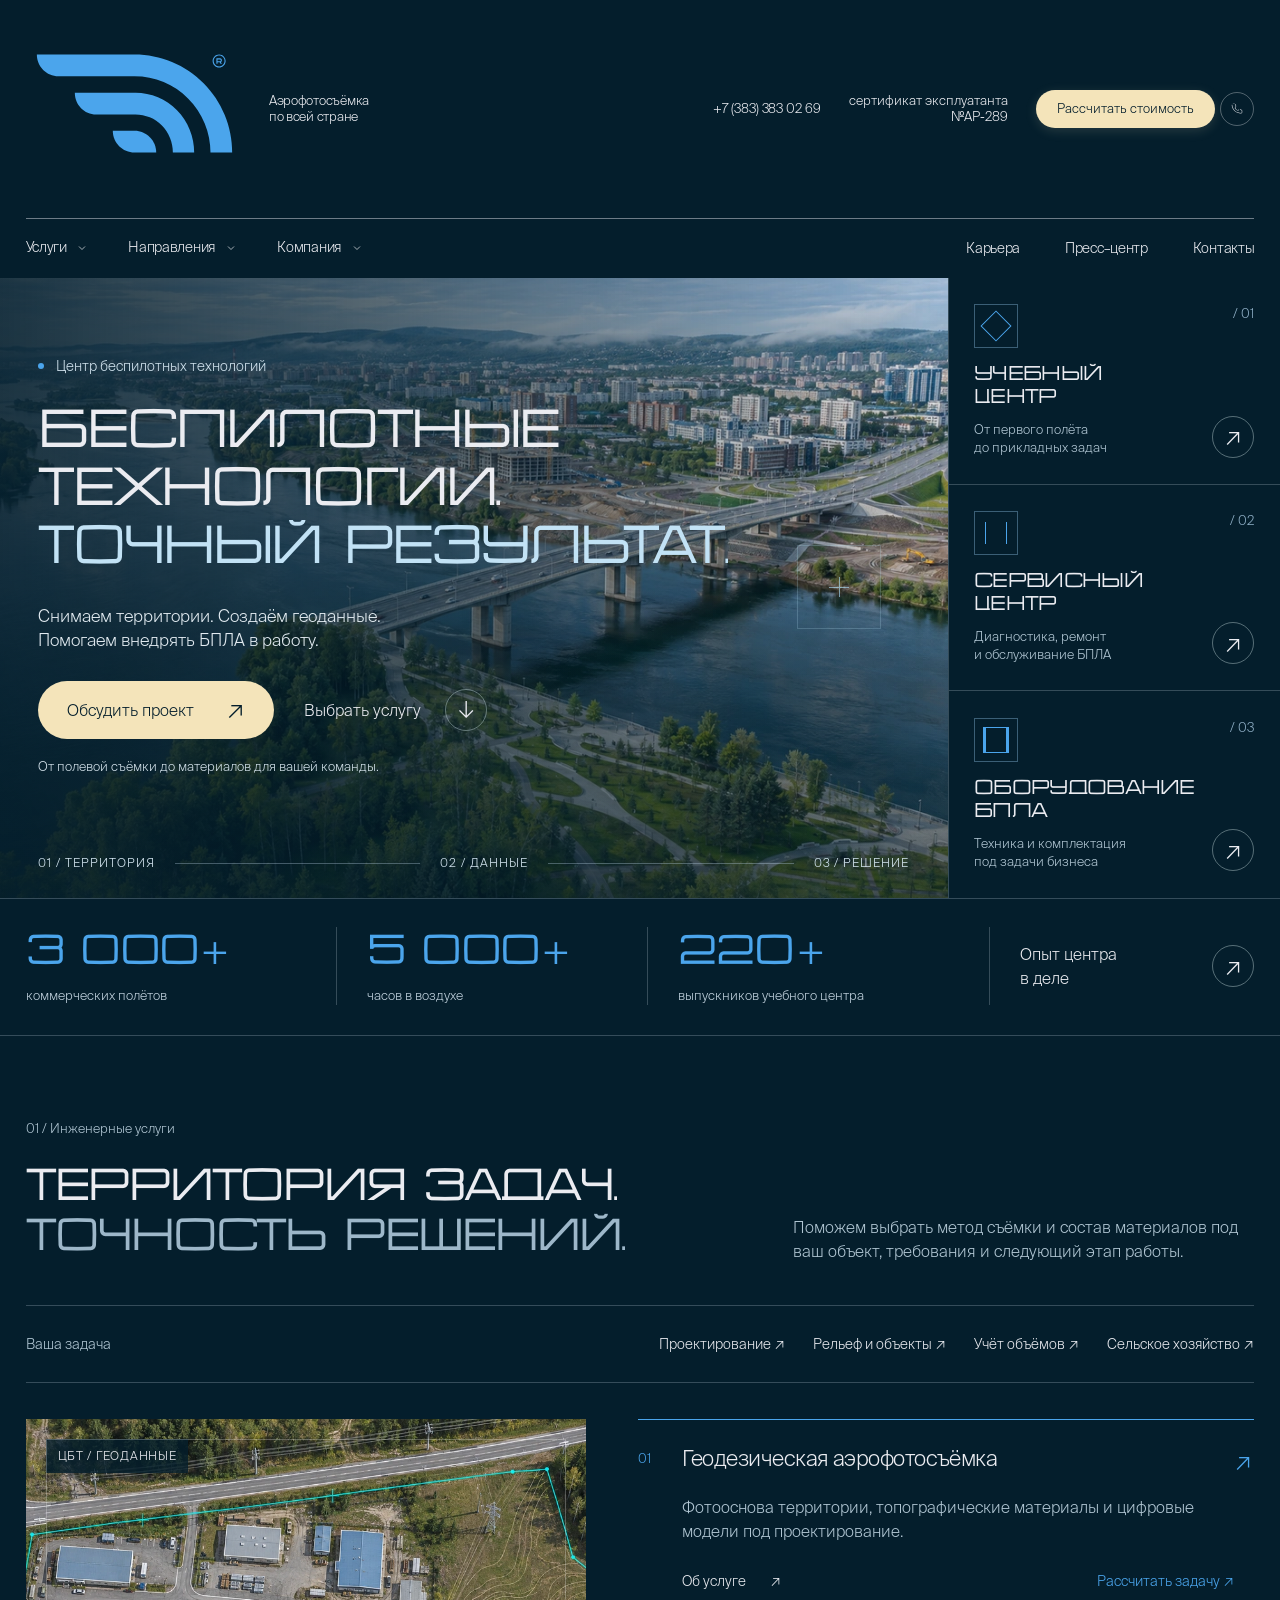
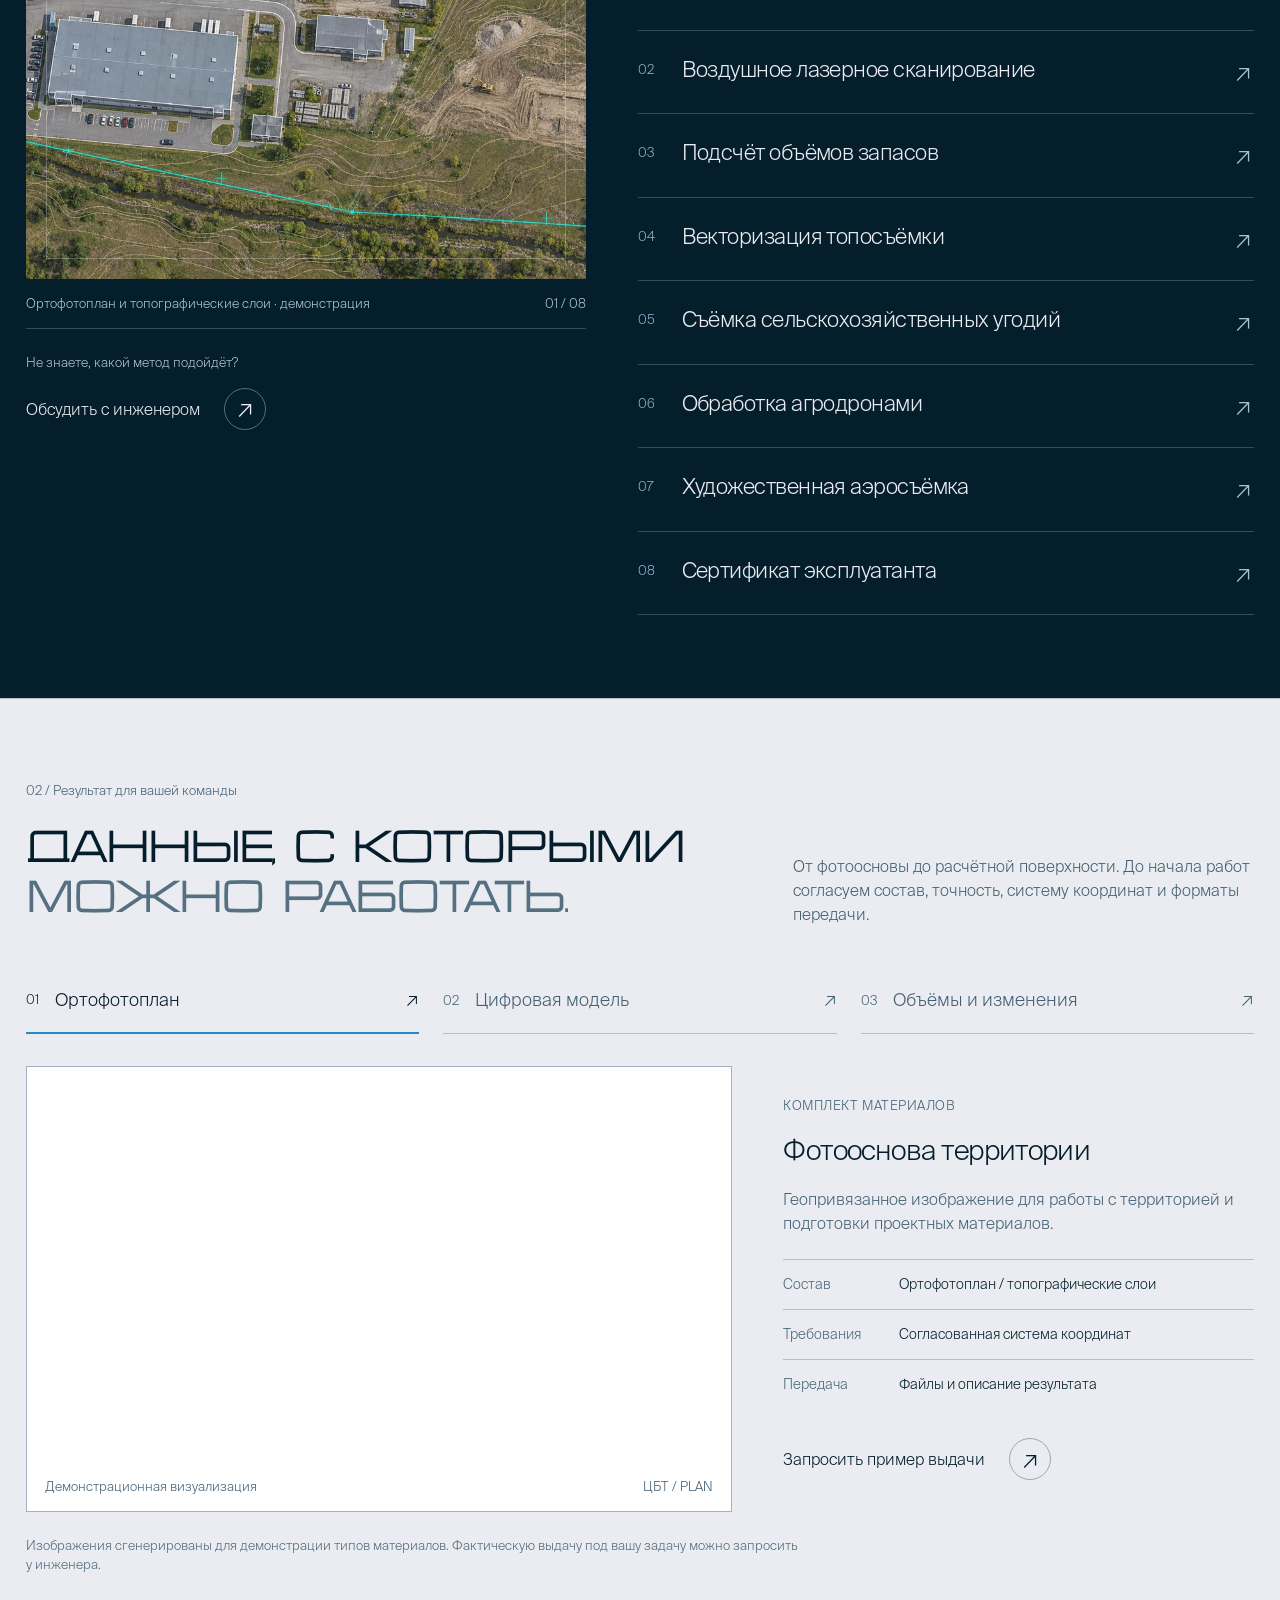
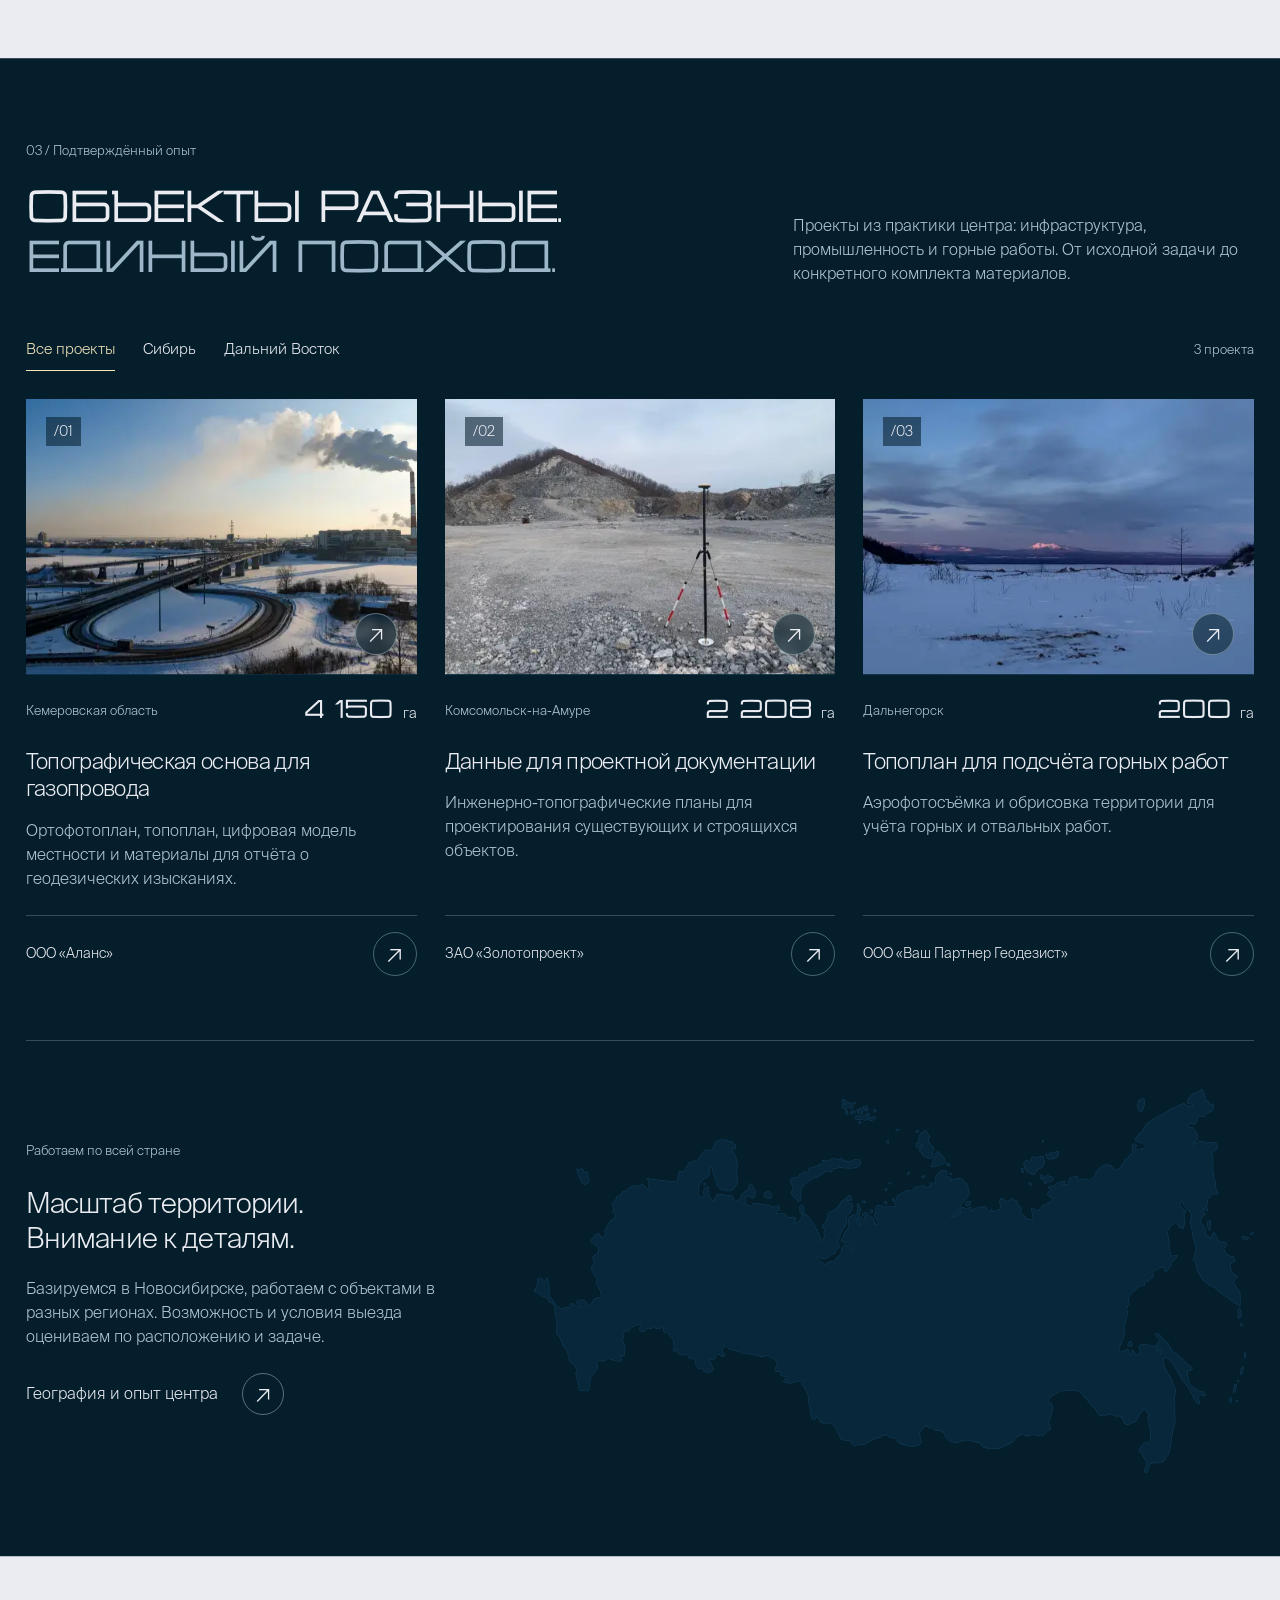
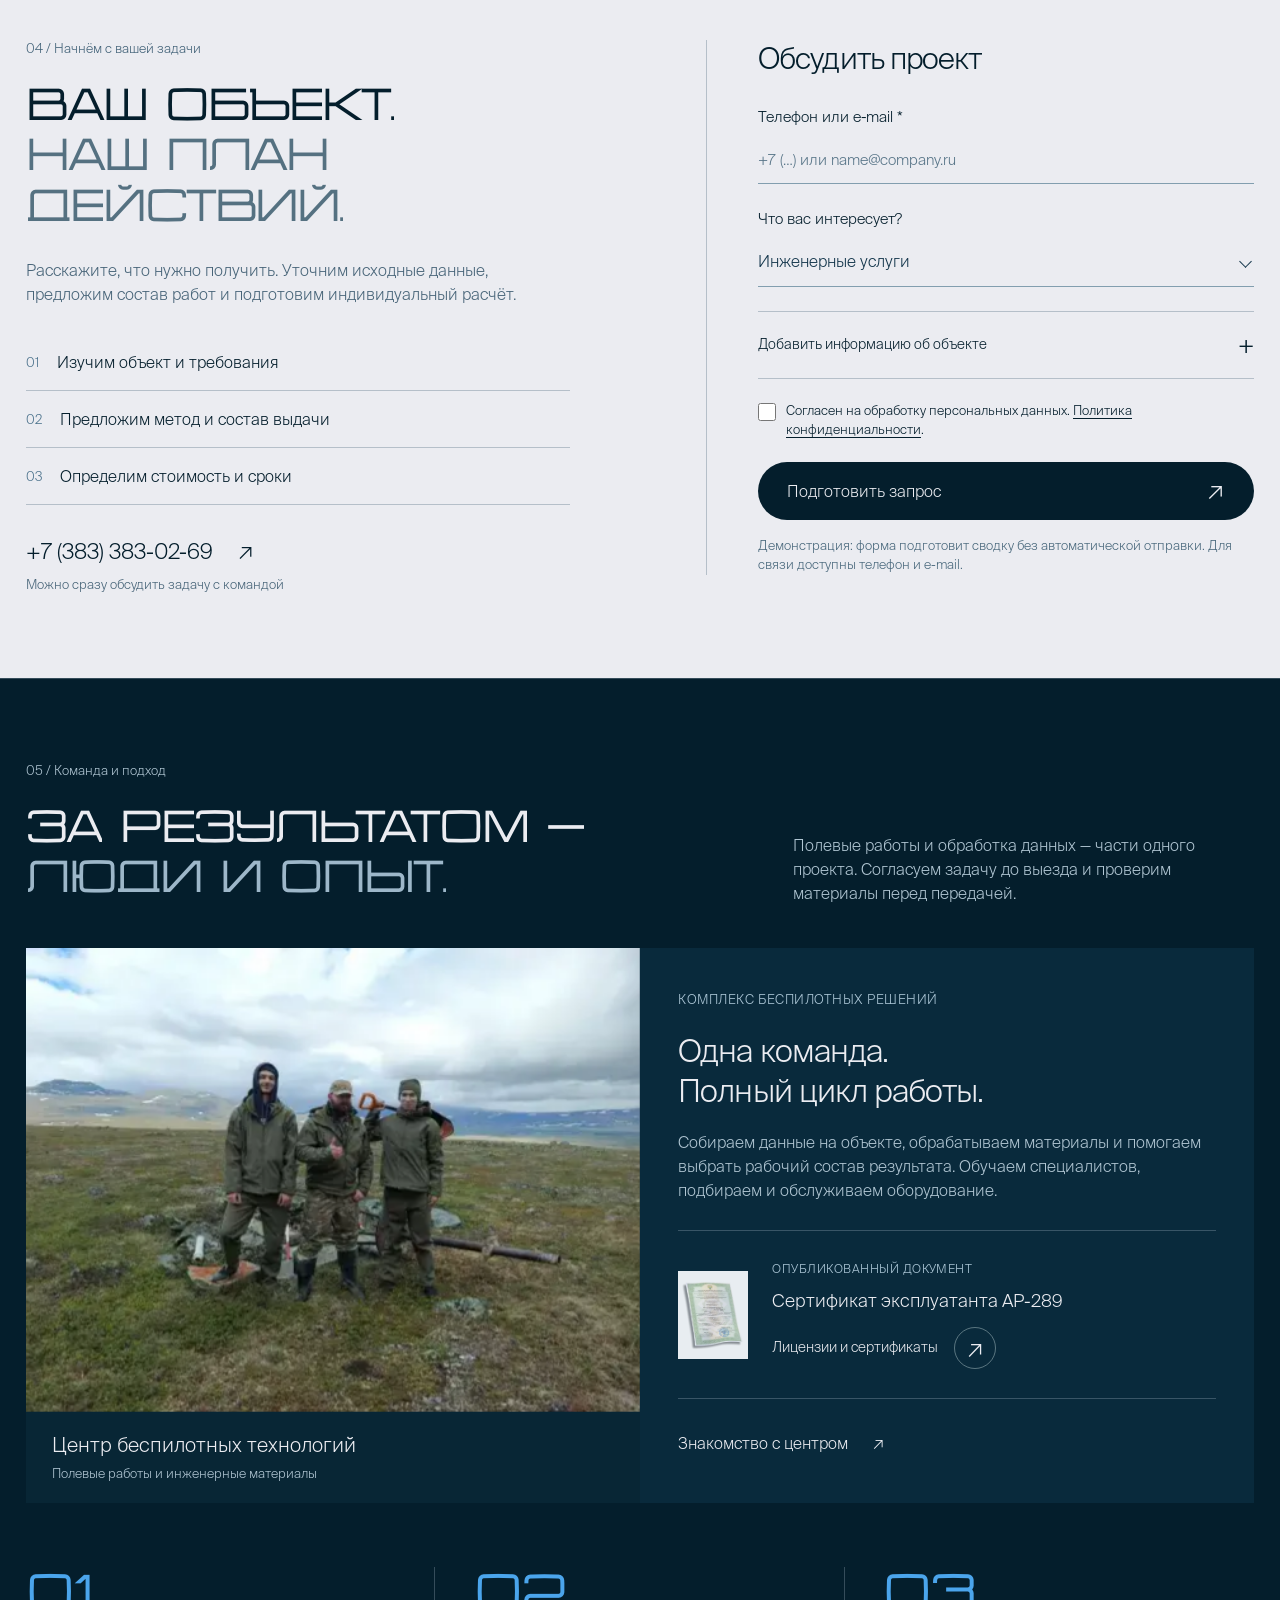
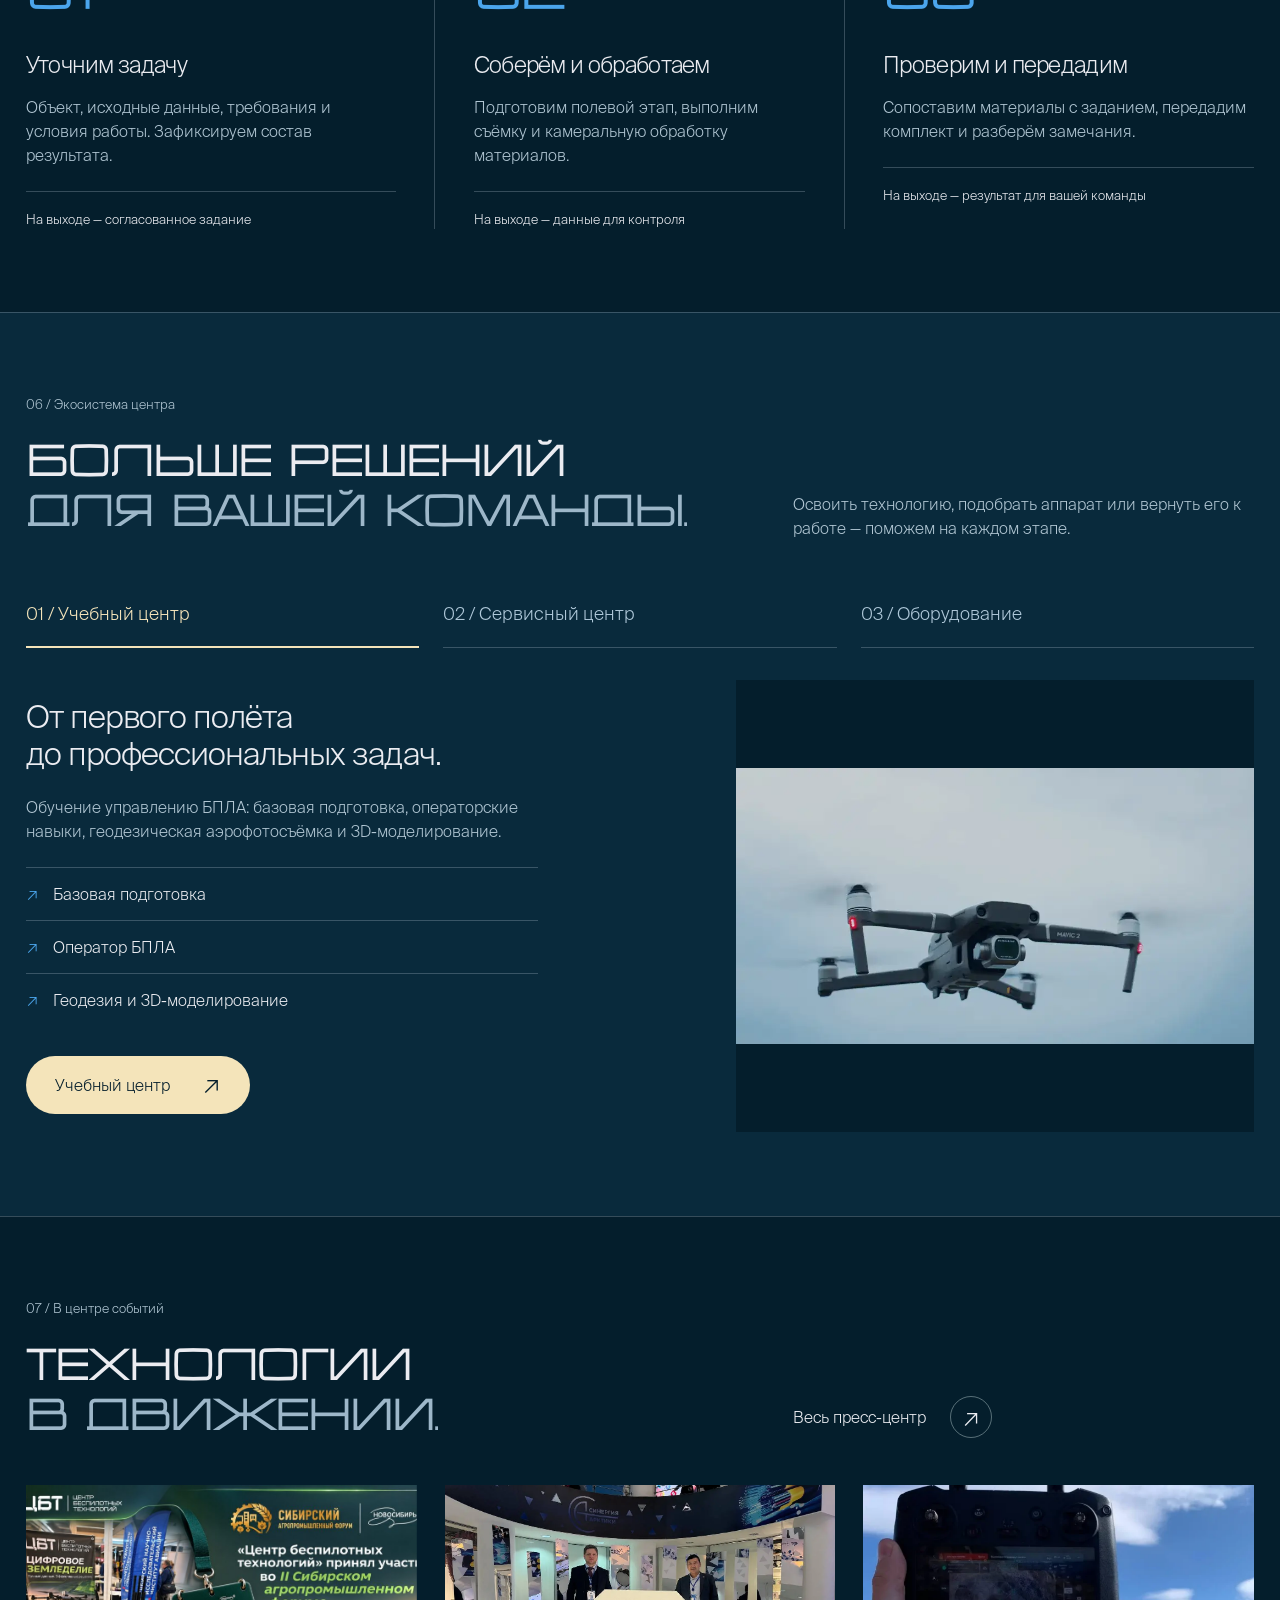
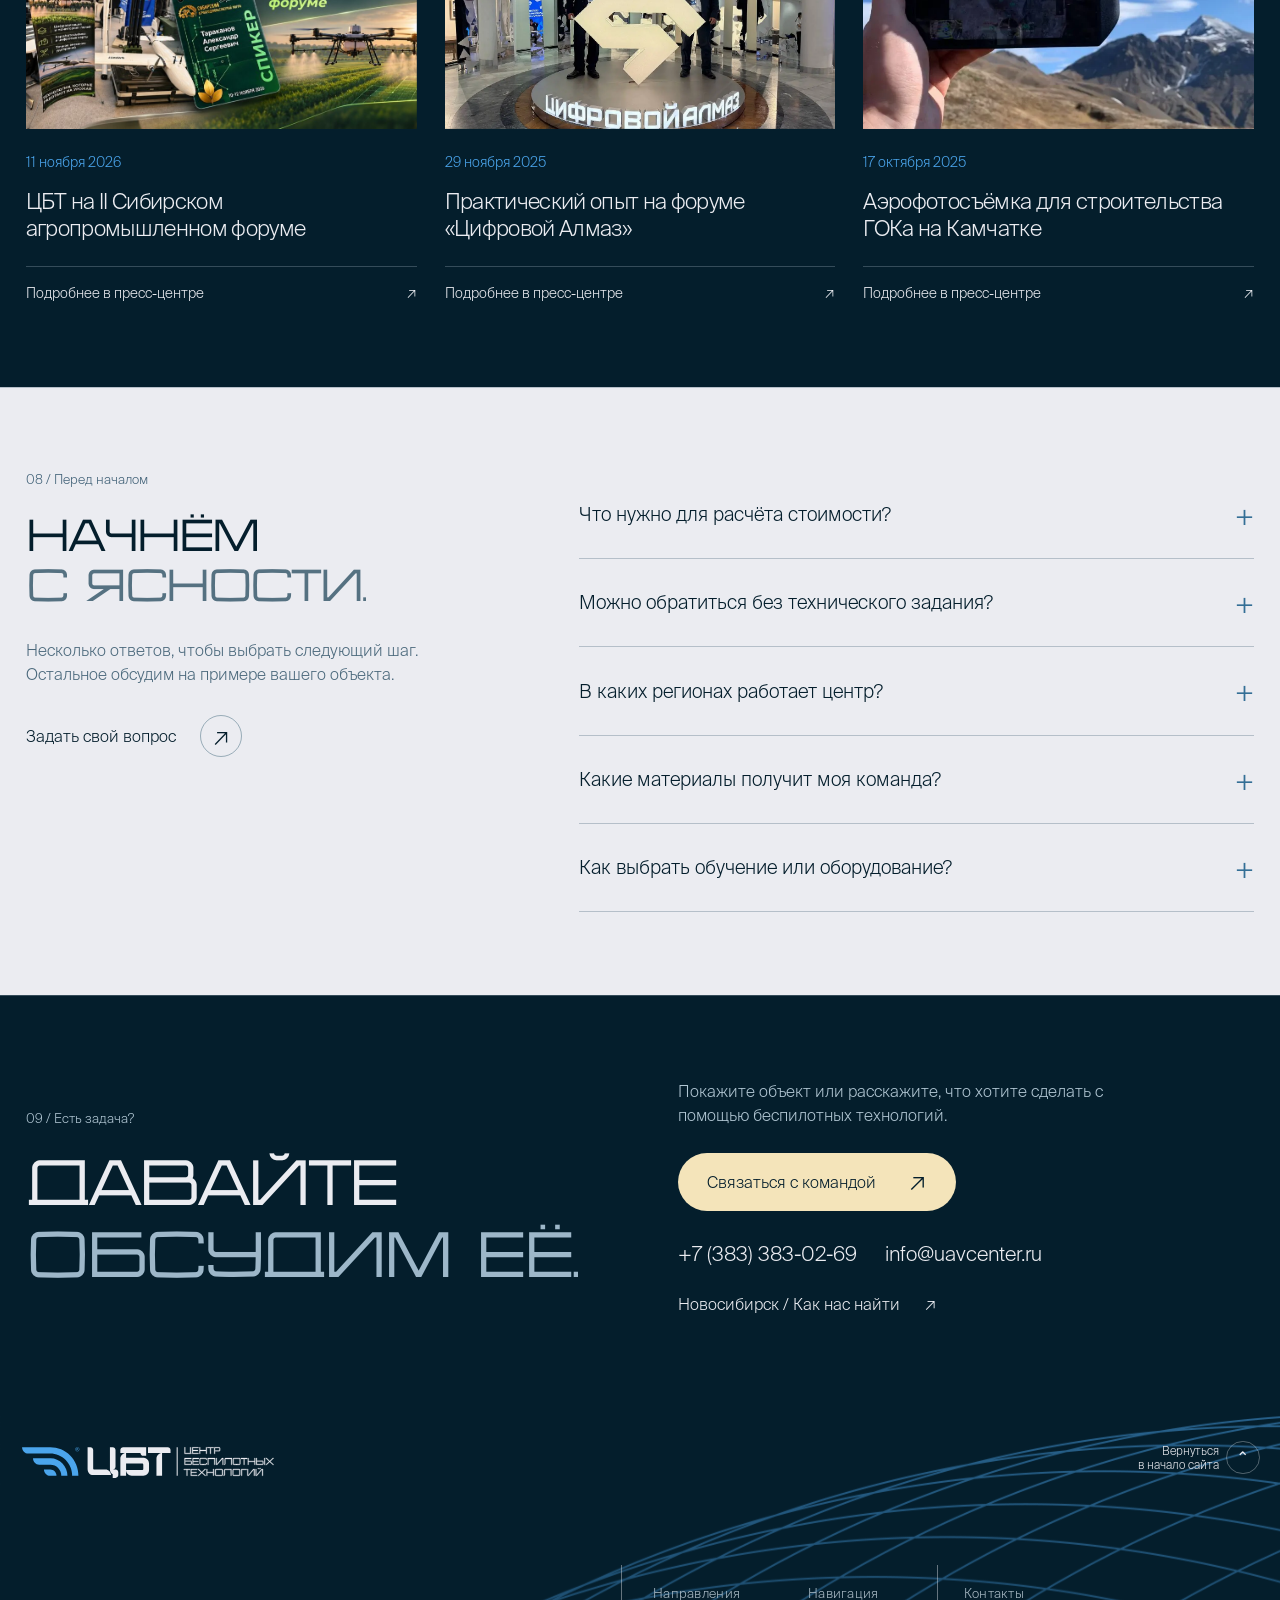
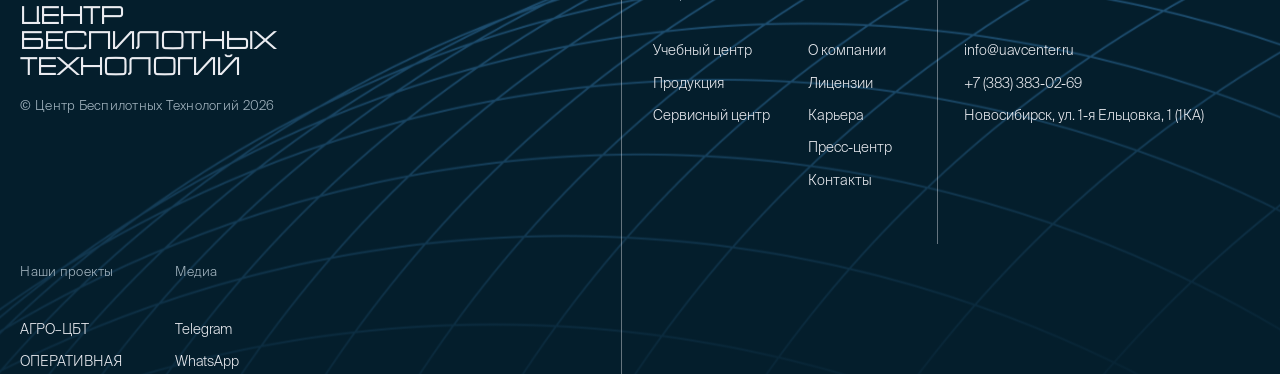
==== index.html @ 1aa15892 "Build researched UAV Center homepage redesign with responsive brand design" ====
<!DOCTYPE html>

<html lang="ru"><head><meta charset="utf-8"/><meta content="width=device-width,initial-scale=1" name="viewport"/><meta content="#041e2c" name="theme-color"/><meta content="noindex,nofollow" name="robots"/><title>Центр беспилотных технологий — съёмка, геоданные и БПЛА</title><meta content="Аэрофотосъёмка, лазерное сканирование и геоданные для бизнеса. Обучение операторов, оборудование и сервис БПЛА. Центр беспилотных технологий." name="description"/><meta content="ЦБТ — от территории к точному решению" property="og:title"/><meta content="Редизайн главной: инженерные услуги, обучение, сервис и оборудование." property="og:description"/><meta content="website" property="og:type"/><meta content="https://moriarty32.github.io/uavcenter-glavnay/assets/preview.jpg" property="og:image"/><meta content="https://moriarty32.github.io/uavcenter-glavnay/" property="og:url"/><meta content="ru_RU" property="og:locale"/><link href="assets/favicon.svg" rel="icon"/><link as="font" crossorigin="" href="assets/SuisseIntl.woff2" rel="preload" type="font/woff2"/><link as="font" crossorigin="" href="assets/Radiotechnika.woff2" rel="preload" type="font/woff2"/><link href="styles.css" rel="stylesheet"/><link href="chrome.css" rel="stylesheet"/><script defer="" src="navigation.js"></script><script defer="" src="app.js"></script></head><body class="brand-aligned"><a class="skip-link" href="#main">Перейти к содержанию</a><header class="header" id="top"><div class="container header-inner">
<a aria-label="Центр беспилотных технологий — главная" class="brand" href="#top"><picture><source media="(max-width:760px)" srcset="assets/logo-symbol.svg"/><img alt="ЦБТ — Центр беспилотных технологий" height="42" src="assets/logo.svg" width="244"/></picture></a>
<a class="brand-caption" href="https://uavcenter.ru/aerofotosemka/">Аэрофотосъёмка<br/>по всей стране</a>
<div class="header-contact"><a class="phone" href="tel:+73833830269">+7 (383) 383 02 69</a><a class="header-certificate" href="https://uavcenter.ru/sertyfikat-ekspluatanta/">сертификат эксплуатанта<br/>№АР-289</a><a aria-controls="estimate-dialog" aria-haspopup="dialog" class="btn header-estimate" data-estimate-open="" href="#request">Рассчитать стоимость</a><a aria-label="Позвонить в Центр" class="header-call" href="tel:+73833830269"><img alt="" height="38" src="assets/phone-original.svg" width="38"/></a></div>
<button aria-controls="main-nav" aria-expanded="false" aria-label="Открыть меню" class="mobile-menu" type="button"><span></span><span></span></button>
</div><nav aria-label="Основная навигация" class="main-nav" id="main-nav"><details class="nav-group"><summary><span class="roll-label"><span class="roll-primary">Услуги</span><span aria-hidden="true" class="roll-secondary">Услуги</span></span><svg aria-hidden="true" viewbox="0 0 12 12"><path d="m3 4.5 3 3 3-3"></path></svg></summary><div class="nav-dropdown mega-panel mega-panel-0"><div class="mega-links"><a class="mega-link" href="#request"><span aria-hidden="true" class="mega-number">/ 01</span><span class="mega-name">Геодезическая<br/>аэрофотосъёмка</span><span aria-hidden="true" class="mega-arrow">↗</span></a><a class="mega-link" href="https://uavcenter.ru/vozdushnoe-lazernoe-skanirovanie/"><span aria-hidden="true" class="mega-number">/ 02</span><span class="mega-name">Воздушно–лазерное<br/>сканирование</span><span aria-hidden="true" class="mega-arrow">↗</span></a><a class="mega-link" href="https://uavcenter.ru/vektorizaciya/"><span aria-hidden="true" class="mega-number">/ 03</span><span class="mega-name">Векторизация<br/>топосъёмки</span><span aria-hidden="true" class="mega-arrow">↗</span></a><a class="mega-link" href="https://uavcenter.ru/aerofotosemka-dlya-selskogo-hozyajstva/"><span aria-hidden="true" class="mega-number">/ 04</span><span class="mega-name">Аэрофотосъёмка для<br/>сельского хозяйства</span><span aria-hidden="true" class="mega-arrow">↗</span></a><a class="mega-link" href="https://uavcenter.ru/obrabotka-agrodronami/"><span aria-hidden="true" class="mega-number">/ 05</span><span class="mega-name">Внесение средств<br/>защиты растений</span><span aria-hidden="true" class="mega-arrow">↗</span></a><a class="mega-link" href="https://uavcenter.ru/markshejderskaya-semka/"><span aria-hidden="true" class="mega-number">/ 06</span><span class="mega-name">Подсчёт объёмов<br/>складских запасов</span><span aria-hidden="true" class="mega-arrow">↗</span></a><a class="mega-link" href="https://uavcenter.ru/semka-s-drona/"><span aria-hidden="true" class="mega-number">/ 07</span><span class="mega-name">Художественная<br/>аэрофотосъёмка</span><span aria-hidden="true" class="mega-arrow">↗</span></a><a class="mega-link" href="https://uavcenter.ru/sertyfikat-ekspluatanta/"><span aria-hidden="true" class="mega-number">/ 08</span><span class="mega-name">Сертификат<br/>эксплуатанта</span><span aria-hidden="true" class="mega-arrow">↗</span></a></div><div class="mega-bottom"><span>Центр беспилотных технологий</span><a aria-controls="estimate-dialog" aria-haspopup="dialog" data-estimate-open="" href="#request">Рассчитать стоимость <span aria-hidden="true">↗</span></a></div></div></details><details class="nav-group"><summary><span class="roll-label"><span class="roll-primary">Направления</span><span aria-hidden="true" class="roll-secondary">Направления</span></span><svg aria-hidden="true" viewbox="0 0 12 12"><path d="m3 4.5 3 3 3-3"></path></svg></summary><div class="nav-dropdown mega-panel mega-panel-1"><div class="mega-links"><a class="mega-link" href="https://uavcenter.ru/uchebnyj-centr-bpla/"><span aria-hidden="true" class="mega-number">/ 01</span><span class="mega-name">Учебный центр</span><span aria-hidden="true" class="mega-arrow">↗</span></a><a class="mega-link" href="https://uavcenter.ru/remont-kvadrokopterov-bpla/"><span aria-hidden="true" class="mega-number">/ 02</span><span class="mega-name">Сервисный центр</span><span aria-hidden="true" class="mega-arrow">↗</span></a><a class="mega-link" href="https://uavcenter.ru/promyshlennye-drony-bpla/"><span aria-hidden="true" class="mega-number">/ 03</span><span class="mega-name">Продукция</span><span aria-hidden="true" class="mega-arrow">↗</span></a></div><div class="mega-courses"><p>Обучение пилотированию</p><a href="https://uavcenter.ru/uchebnyj-centr-bpla/kursy-kvadrokoptera/">Базовая подготовка <span>↗</span></a><a href="https://uavcenter.ru/uchebnyj-centr-bpla/operator-bpla/">Оператор БПЛА <span>↗</span></a><a href="https://uavcenter.ru/uchebnyj-centr-bpla/geodeziya/">Геодезия и 3D-моделирование <span>↗</span></a></div><div class="mega-bottom"><span>Центр беспилотных технологий</span><a aria-controls="estimate-dialog" aria-haspopup="dialog" data-estimate-open="" href="#request">Рассчитать стоимость <span aria-hidden="true">↗</span></a></div></div></details><details class="nav-group"><summary><span class="roll-label"><span class="roll-primary">Компания</span><span aria-hidden="true" class="roll-secondary">Компания</span></span><svg aria-hidden="true" viewbox="0 0 12 12"><path d="m3 4.5 3 3 3-3"></path></svg></summary><div class="nav-dropdown mega-panel mega-panel-2"><div class="mega-links"><a class="mega-link" href="https://uavcenter.ru/about/"><span aria-hidden="true" class="mega-number">/ 01</span><span class="mega-name">О компании</span><span aria-hidden="true" class="mega-arrow">↗</span></a><a class="mega-link" href="https://uavcenter.ru/documents/#lic"><span aria-hidden="true" class="mega-number">/ 02</span><span class="mega-name">Лицензии</span><span aria-hidden="true" class="mega-arrow">↗</span></a><a class="mega-link" href="https://uavcenter.ru/documents/#ser"><span aria-hidden="true" class="mega-number">/ 03</span><span class="mega-name">Сертификаты</span><span aria-hidden="true" class="mega-arrow">↗</span></a></div><div class="mega-bottom"><span>Центр беспилотных технологий</span><a aria-controls="estimate-dialog" aria-haspopup="dialog" data-estimate-open="" href="#request">Рассчитать стоимость <span aria-hidden="true">↗</span></a></div></div></details><div class="nav-right"><a href="https://uavcenter.ru/career/">Карьера</a><a href="https://uavcenter.ru/news/">Пресс–центр</a><a href="https://uavcenter.ru/contacts/">Контакты</a></div></nav></header>
<main id="main"><section aria-labelledby="hero-title" class="home-hero"><div class="hero-stage"><div class="hero-main"><div aria-hidden="true" class="hero-photo"><picture><source sizes="(max-width:760px) 100vw,74vw" srcset="assets/hero-city-768.webp 768w,assets/hero-city-1280.webp 1280w,assets/hero-city-1600.webp 1600w" type="image/webp"/><img alt="" fetchpriority="high" height="900" src="assets/hero-city-1600.webp" width="1600"/></picture></div><div class="hero-copy"><p class="eyebrow"><span aria-hidden="true" class="signal-dot"></span>Центр беспилотных технологий</p><h1 data-heading="" id="hero-title">Беспилотные<br/>технологии.<br/><span class="hero-accent">Точный результат.</span></h1><p class="hero-description">Снимаем территории. Создаём геоданные.<br/>Помогаем внедрять БПЛА в работу.</p><div class="hero-actions"><button class="btn btn-cream" data-request="Инженерный проект" type="button">Обсудить проект <span aria-hidden="true" class="arrow">↗</span></button><a class="text-link" href="#services">Выбрать услугу <span aria-hidden="true" class="circle-arrow">↓</span></a></div><p class="hero-note">От полевой съёмки до материалов для вашей команды.</p></div><div aria-hidden="true" class="hero-register"><span>01 / ТЕРРИТОРИЯ</span><i></i><span>02 / ДАННЫЕ</span><i></i><span>03 / РЕШЕНИЕ</span></div><div aria-hidden="true" class="crosshair"></div></div><aside aria-label="Другие направления центра" class="hero-directions"><a class="direction-short" data-direction-link="training" href="#directions"><span aria-hidden="true" class="direction-icon icon-training"></span><span class="direction-no">/ 01</span><h2>Учебный<br/>центр</h2><span class="route-description">От первого полёта<br/>до прикладных задач</span><span aria-hidden="true" class="circle-arrow">↗</span></a><a class="direction-short" data-direction-link="repair" href="#directions"><span aria-hidden="true" class="direction-icon icon-repair"></span><span class="direction-no">/ 02</span><h2>Сервисный<br/>центр</h2><span class="route-description">Диагностика, ремонт<br/>и обслуживание БПЛА</span><span aria-hidden="true" class="circle-arrow">↗</span></a><a class="direction-short" data-direction-link="equipment" href="#directions"><span aria-hidden="true" class="direction-icon icon-equipment"></span><span class="direction-no">/ 03</span><h2>Оборудование<br/>БПЛА</h2><span class="route-description">Техника и комплектация<br/>под задачи бизнеса</span><span aria-hidden="true" class="circle-arrow">↗</span></a></aside></div><div class="hero-facts wrap"><div><strong>3 000<span>+</span></strong><p>коммерческих полётов</p></div><div><strong>5 000<span>+</span></strong><p>часов в воздухе</p></div><div><strong>220<span>+</span></strong><p>выпускников учебного центра</p></div><a class="facts-company" href="https://uavcenter.ru/about/">Опыт центра<br/>в деле <span aria-hidden="true" class="circle-arrow">↗</span></a></div></section>
<section class="section" id="services"><div class="wrap"><div class="section-head"><div><p class="eyebrow">01 / Инженерные услуги</p><h2 data-heading="">Территория задач.<br/><span class="soft">Точность решений.</span></h2></div><p>Поможем выбрать метод съёмки и состав материалов под ваш объект, требования и следующий этап работы.</p></div><div aria-label="Подбор услуги по задаче" class="task-strip"><span>Ваша задача</span><button data-service-target="0" type="button">Проектирование ↗</button><button data-service-target="1" type="button">Рельеф и объекты ↗</button><button data-service-target="2" type="button">Учёт объёмов ↗</button><button data-service-target="4" type="button">Сельское хозяйство ↗</button></div><div class="services-layout"><figure class="service-visual"><div class="service-frame"><img alt="Ортофотоплан промышленной территории — демонстрационная визуализация" decoding="async" height="720" id="service-image" loading="lazy" src="assets/result-plan-1280.webp" width="1280"/><span aria-hidden="true" class="visual-corner">ЦБТ / ГЕОДАННЫЕ</span><div aria-hidden="true" class="visual-target"></div></div><figcaption><span id="service-caption">Ортофотоплан и топографические слои · демонстрация</span><span aria-hidden="true" id="service-counter">01 / 08</span></figcaption><div class="service-help"><p>Не знаете, какой метод подойдёт?</p><button class="text-link" data-request="Помощь с выбором метода" type="button">Обсудить с инженером <span aria-hidden="true" class="circle-arrow">↗</span></button></div></figure><div class="services-list"><details class="service-row" data-service="0" open=""><summary><span class="row-no">01</span><h3>Геодезическая аэрофотосъёмка</h3><span aria-hidden="true" class="row-arrow">↗</span></summary><div class="service-content"><p>Фотооснова территории, топографические материалы и цифровые модели под проектирование.</p><a class="text-link" href="https://uavcenter.ru/aerofotosemka/">Об услуге <span aria-hidden="true">↗</span></a><button class="small-request" data-request="Геодезическая аэрофотосъёмка" type="button">Рассчитать задачу <span aria-hidden="true">↗</span></button></div></details><details class="service-row" data-service="1"><summary><span class="row-no">02</span><h3>Воздушное лазерное сканирование</h3><span aria-hidden="true" class="row-arrow">↗</span></summary><div class="service-content"><p>Пространственные данные о поверхности и объектах для инженерных и инфраструктурных задач.</p><a class="text-link" href="https://uavcenter.ru/vozdushnoe-lazernoe-skanirovanie/">Об услуге <span aria-hidden="true">↗</span></a><button class="small-request" data-request="Воздушное лазерное сканирование" type="button">Рассчитать задачу <span aria-hidden="true">↗</span></button></div></details><details class="service-row" data-service="2"><summary><span class="row-no">03</span><h3>Подсчёт объёмов запасов</h3><span aria-hidden="true" class="row-arrow">↗</span></summary><div class="service-content"><p>Поверхности и расчётные материалы для учёта на карьерах, отвалах и складах.</p><a class="text-link" href="https://uavcenter.ru/markshejderskaya-semka/">Об услуге <span aria-hidden="true">↗</span></a><button class="small-request" data-request="Подсчёт объёмов запасов" type="button">Рассчитать задачу <span aria-hidden="true">↗</span></button></div></details><details class="service-row" data-service="3"><summary><span class="row-no">04</span><h3>Векторизация топосъёмки</h3><span aria-hidden="true" class="row-arrow">↗</span></summary><div class="service-content"><p>Перевод исходных материалов в векторные планы с согласованным составом и форматами.</p><a class="text-link" href="https://uavcenter.ru/vektorizaciya/">Об услуге <span aria-hidden="true">↗</span></a><button class="small-request" data-request="Векторизация топосъёмки" type="button">Рассчитать задачу <span aria-hidden="true">↗</span></button></div></details><details class="service-row" data-service="4"><summary><span class="row-no">05</span><h3>Съёмка сельскохозяйственных угодий</h3><span aria-hidden="true" class="row-arrow">↗</span></summary><div class="service-content"><p>Данные о территории и состоянии посевов для работы агрономической команды.</p><a class="text-link" href="https://uavcenter.ru/aerofotosemka-dlya-selskogo-hozyajstva/">Об услуге <span aria-hidden="true">↗</span></a><button class="small-request" data-request="Съёмка сельскохозяйственных угодий" type="button">Рассчитать задачу <span aria-hidden="true">↗</span></button></div></details><details class="service-row" data-service="5"><summary><span class="row-no">06</span><h3>Обработка агродронами</h3><span aria-hidden="true" class="row-arrow">↗</span></summary><div class="service-content"><p>Внесение средств защиты растений по согласованной технологии и условиям участка.</p><a class="text-link" href="https://uavcenter.ru/obrabotka-agrodronami/">Об услуге <span aria-hidden="true">↗</span></a><button class="small-request" data-request="Обработка агродронами" type="button">Рассчитать задачу <span aria-hidden="true">↗</span></button></div></details><details class="service-row" data-service="6"><summary><span class="row-no">07</span><h3>Художественная аэросъёмка</h3><span aria-hidden="true" class="row-arrow">↗</span></summary><div class="service-content"><p>Воздушные ракурсы объектов, территорий и событий для презентационных задач.</p><a class="text-link" href="https://uavcenter.ru/semka-s-drona/">Об услуге <span aria-hidden="true">↗</span></a><button class="small-request" data-request="Художественная аэросъёмка" type="button">Рассчитать задачу <span aria-hidden="true">↗</span></button></div></details><details class="service-row" data-service="7"><summary><span class="row-no">08</span><h3>Сертификат эксплуатанта</h3><span aria-hidden="true" class="row-arrow">↗</span></summary><div class="service-content"><p>Сопровождение подготовки документов и вопросов организации эксплуатации БПЛА.</p><a class="text-link" href="https://uavcenter.ru/sertyfikat-ekspluatanta/">Об услуге <span aria-hidden="true">↗</span></a><button class="small-request" data-request="Сертификат эксплуатанта" type="button">Рассчитать задачу <span aria-hidden="true">↗</span></button></div></details></div></div></div></section>
<section class="section section-paper" id="results"><div class="wrap"><div class="section-head"><div><p class="eyebrow">02 / Результат для вашей команды</p><h2 data-heading="">Данные, с которыми<br/><span class="soft">можно работать.</span></h2></div><p>От фотоосновы до расчётной поверхности. До начала работ согласуем состав, точность, систему координат и форматы передачи.</p></div><div aria-label="Примеры материалов" class="result-tabs" role="tablist"><button aria-controls="panel-plan" aria-selected="true" data-result="plan" id="tab-plan" role="tab" type="button"><span>01</span> Ортофотоплан <span aria-hidden="true">↗</span></button><button aria-controls="panel-model" aria-selected="false" data-result="model" id="tab-model" role="tab" tabindex="-1" type="button"><span>02</span> Цифровая модель <span aria-hidden="true">↗</span></button><button aria-controls="panel-volume" aria-selected="false" data-result="volume" id="tab-volume" role="tab" tabindex="-1" type="button"><span>03</span> Объёмы и изменения <span aria-hidden="true">↗</span></button></div><div aria-labelledby="tab-plan" class="result-panel" id="panel-plan" role="tabpanel" tabindex="0"><figure class="result-preview"><picture><source sizes="(max-width:1000px) 96vw,60vw" srcset="assets/result-plan-640.webp 640w,assets/result-plan-960.webp 960w,assets/result-plan-1280.webp 1280w,assets/result-plan-1600.webp 1600w" type="image/webp"/><img alt="Фотооснова территории — сгенерированная демонстрация типа материалов" decoding="async" height="900" loading="lazy" src="assets/result-plan-1280.webp" width="1600"/></picture><figcaption>Демонстрационная визуализация <span aria-hidden="true">ЦБТ / PLAN</span></figcaption></figure><div class="result-copy"><span class="technical-label">КОМПЛЕКТ МАТЕРИАЛОВ</span><h3>Фотооснова территории</h3><p>Геопривязанное изображение для работы с территорией и подготовки проектных материалов.</p><dl><div><dt>Состав</dt><dd>Ортофотоплан / топографические слои</dd></div><div><dt>Требования</dt><dd>Согласованная система координат</dd></div><div><dt>Передача</dt><dd>Файлы и описание результата</dd></div></dl><button class="text-link" data-request="Образец выдачи: Фотооснова территории" type="button">Запросить пример выдачи <span aria-hidden="true" class="circle-arrow">↗</span></button></div></div><div aria-labelledby="tab-model" class="result-panel" hidden="" id="panel-model" role="tabpanel" tabindex="0"><figure class="result-preview"><picture><source sizes="(max-width:1000px) 96vw,60vw" srcset="assets/result-model-640.webp 640w,assets/result-model-960.webp 960w,assets/result-model-1280.webp 1280w,assets/result-model-1600.webp 1600w" type="image/webp"/><img alt="Рельеф в трёх измерениях — сгенерированная демонстрация типа материалов" decoding="async" height="900" loading="lazy" src="assets/result-model-1280.webp" width="1600"/></picture><figcaption>Демонстрационная визуализация <span aria-hidden="true">ЦБТ / MODEL</span></figcaption></figure><div class="result-copy"><span class="technical-label">КОМПЛЕКТ МАТЕРИАЛОВ</span><h3>Рельеф в трёх измерениях</h3><p>Поверхность и пространственные данные для анализа, проектирования и расчётных задач.</p><dl><div><dt>Состав</dt><dd>Цифровая модель / облако точек</dd></div><div><dt>Требования</dt><dd>Состав по техническому заданию</dd></div><div><dt>Передача</dt><dd>Файлы и описание результата</dd></div></dl><button class="text-link" data-request="Образец выдачи: Рельеф в трёх измерениях" type="button">Запросить пример выдачи <span aria-hidden="true" class="circle-arrow">↗</span></button></div></div><div aria-labelledby="tab-volume" class="result-panel" hidden="" id="panel-volume" role="tabpanel" tabindex="0"><figure class="result-preview"><picture><source sizes="(max-width:1000px) 96vw,60vw" srcset="assets/result-volume-640.webp 640w,assets/result-volume-960.webp 960w,assets/result-volume-1280.webp 1280w,assets/result-volume-1600.webp 1600w" type="image/webp"/><img alt="Данные для расчёта — сгенерированная демонстрация типа материалов" decoding="async" height="900" loading="lazy" src="assets/result-volume-1280.webp" width="1600"/></picture><figcaption>Демонстрационная визуализация <span aria-hidden="true">ЦБТ / VOLUME</span></figcaption></figure><div class="result-copy"><span class="technical-label">КОМПЛЕКТ МАТЕРИАЛОВ</span><h3>Данные для расчёта</h3><p>Модели поверхностей для учёта запасов и контроля изменений по согласованной методике.</p><dl><div><dt>Состав</dt><dd>Поверхности / расчётные материалы</dd></div><div><dt>Требования</dt><dd>Границы и методика по заданию</dd></div><div><dt>Передача</dt><dd>Файлы и описание результата</dd></div></dl><button class="text-link" data-request="Образец выдачи: Данные для расчёта" type="button">Запросить пример выдачи <span aria-hidden="true" class="circle-arrow">↗</span></button></div></div><p class="result-note">Изображения сгенерированы для демонстрации типов материалов. Фактическую выдачу под вашу задачу можно запросить у инженера.</p></div></section>
<section class="section" id="projects"><div class="wrap"><div class="section-head"><div><p class="eyebrow">03 / Подтверждённый опыт</p><h2 data-heading="">Объекты разные.<br/><span class="soft">Единый подход.</span></h2></div><p>Проекты из практики центра: инфраструктура, промышленность и горные работы. От исходной задачи до конкретного комплекта материалов.</p></div><div aria-label="Регион проектов" class="project-filters" role="group"><button aria-pressed="true" data-project-filter="all" type="button">Все проекты</button><button aria-pressed="false" data-project-filter="siberia" type="button">Сибирь</button><button aria-pressed="false" data-project-filter="east" type="button">Дальний Восток</button><span id="project-count" role="status">3 проекта</span></div><div class="project-grid"><article class="project-card" data-zone="siberia"><button aria-label="Подробнее: Топографическая основа для газопровода" class="project-photo" data-project="kuzbass" type="button"><img alt="Топографическая основа для газопровода — фотография из материалов ЦБТ" decoding="async" height="365" loading="lazy" src="assets/case-kemerovo.webp" width="505"/><span aria-hidden="true" class="photo-index">/01</span><span aria-hidden="true" class="circle-arrow">↗</span></button><div class="project-meta"><span>Кемеровская область</span><strong>4 150 <small>га</small></strong></div><h3>Топографическая основа для газопровода</h3><p>Ортофотоплан, топоплан, цифровая модель местности и материалы для отчёта о геодезических изысканиях.</p><div class="project-client"><span>ООО «Аланс»</span><button aria-label="Подробнее о проекте: Топографическая основа для газопровода" data-project="kuzbass" type="button">↗</button></div></article><article class="project-card" data-zone="east"><button aria-label="Подробнее: Данные для проектной документации" class="project-photo" data-project="amur" type="button"><img alt="Данные для проектной документации — фотография из материалов ЦБТ" decoding="async" height="365" loading="lazy" src="assets/case-amur.webp" width="505"/><span aria-hidden="true" class="photo-index">/02</span><span aria-hidden="true" class="circle-arrow">↗</span></button><div class="project-meta"><span>Комсомольск-на-Амуре</span><strong>2 208 <small>га</small></strong></div><h3>Данные для проектной документации</h3><p>Инженерно-топографические планы для проектирования существующих и строящихся объектов.</p><div class="project-client"><span>ЗАО «Золотопроект»</span><button aria-label="Подробнее о проекте: Данные для проектной документации" data-project="amur" type="button">↗</button></div></article><article class="project-card" data-zone="east"><button aria-label="Подробнее: Топоплан для подсчёта горных работ" class="project-photo" data-project="dalnegorsk" type="button"><img alt="Топоплан для подсчёта горных работ — фотография из материалов ЦБТ" decoding="async" height="365" loading="lazy" src="assets/case-dalnegorsk.webp" width="505"/><span aria-hidden="true" class="photo-index">/03</span><span aria-hidden="true" class="circle-arrow">↗</span></button><div class="project-meta"><span>Дальнегорск</span><strong>200 <small>га</small></strong></div><h3>Топоплан для подсчёта горных работ</h3><p>Аэрофотосъёмка и обрисовка территории для учёта горных и отвальных работ.</p><div class="project-client"><span>ООО «Ваш Партнер Геодезист»</span><button aria-label="Подробнее о проекте: Топоплан для подсчёта горных работ" data-project="dalnegorsk" type="button">↗</button></div></article></div><div class="geography"><div><p class="eyebrow">Работаем по всей стране</p><h3>Масштаб территории.<br/>Внимание к деталям.</h3><p>Базируемся в Новосибирске, работаем с объектами в разных регионах. Возможность и условия выезда оцениваем по расположению и задаче.</p><a class="text-link" href="https://uavcenter.ru/about/">География и опыт центра <span aria-hidden="true" class="circle-arrow">↗</span></a></div><img alt="Карта России из материалов Центра беспилотных технологий" decoding="async" height="670" loading="lazy" src="assets/russia.svg" width="1256"/></div></div></section>
<section class="section section-paper" id="request"><div class="wrap request-layout"><div class="request-intro"><p class="eyebrow">04 / Начнём с вашей задачи</p><h2 data-heading="">Ваш объект.<br/><span class="soft">Наш план действий.</span></h2><p>Расскажите, что нужно получить. Уточним исходные данные, предложим состав работ и подготовим индивидуальный расчёт.</p><ol class="request-steps"><li><span>01</span> Изучим объект и требования</li><li><span>02</span> Предложим метод и состав выдачи</li><li><span>03</span> Определим стоимость и сроки</li></ol><a class="direct-phone" href="tel:+73833830269">+7 (383) 383-02-69 <span aria-hidden="true">↗</span></a><p class="direct-note">Можно сразу обсудить задачу с командой</p></div><form class="request-form" id="project-request" novalidate=""><h3>Обсудить проект</h3><label class="field">Телефон или e-mail *<input autocomplete="off" maxlength="180" minlength="5" name="contact" placeholder="+7 (…) или name@company.ru" required=""/></label><label class="field">Что вас интересует?<select name="interest"><option>Инженерные услуги</option><option>Обучение</option><option>Сервис и ремонт</option><option>Оборудование</option><option>Помощь с выбором</option></select></label><details class="optional-fields"><summary>Добавить информацию об объекте <span aria-hidden="true">+</span></summary><label class="field">Регион и объект<input maxlength="180" name="region" placeholder="Где находится объект"/></label><label class="field">Что нужно получить<textarea maxlength="1500" name="task" placeholder="Задача, площадь, нужные материалы и сроки"></textarea></label></details><label class="check"><input name="consent" required="" type="checkbox"/><span>Согласен на обработку персональных данных. <a href="https://uavcenter.ru/confidencial/" rel="noopener" target="_blank">Политика конфиденциальности</a>.</span></label><button class="btn btn-dark" type="submit">Подготовить запрос <span aria-hidden="true" class="arrow">↗</span></button><p class="form-demo">Демонстрация: форма подготовит сводку без автоматической отправки. Для связи доступны телефон и e-mail.</p><p class="form-error" hidden="" role="alert"></p></form></div></section>
<section class="section" id="company"><div class="wrap"><div class="section-head"><div><p class="eyebrow">05 / Команда и подход</p><h2 data-heading="">За результатом —<br/><span class="soft">люди и опыт.</span></h2></div><p>Полевые работы и обработка данных — части одного проекта. Согласуем задачу до выезда и проверим материалы перед передачей.</p></div><div class="company-grid"><figure class="team-photo"><img alt="Полевые специалисты Центра беспилотных технологий" decoding="async" height="365" loading="lazy" src="assets/team.webp" width="505"/><figcaption>Центр беспилотных технологий<span>Полевые работы и инженерные материалы</span></figcaption></figure><div class="company-copy"><span class="technical-label">КОМПЛЕКС БЕСПИЛОТНЫХ РЕШЕНИЙ</span><h3>Одна команда.<br/>Полный цикл работы.</h3><p>Собираем данные на объекте, обрабатываем материалы и помогаем выбрать рабочий состав результата. Обучаем специалистов, подбираем и обслуживаем оборудование.</p><div class="document-link"><img alt="Сертификат эксплуатанта из документов ЦБТ" height="88" loading="lazy" src="assets/certificate.webp" width="70"/><div><span class="technical-label">ОПУБЛИКОВАННЫЙ ДОКУМЕНТ</span><p>Сертификат эксплуатанта АР-289</p><a class="text-link" href="https://uavcenter.ru/documents/">Лицензии и сертификаты <span aria-hidden="true" class="circle-arrow">↗</span></a></div></div><a class="text-link" href="https://uavcenter.ru/about/">Знакомство с центром <span aria-hidden="true">↗</span></a></div></div><div class="workflow"><article><span class="process-no">01</span><h3>Уточним задачу</h3><p>Объект, исходные данные, требования и условия работы. Зафиксируем состав результата.</p><span class="process-output">На выходе — согласованное задание</span></article><article><span class="process-no">02</span><h3>Соберём и обработаем</h3><p>Подготовим полевой этап, выполним съёмку и камеральную обработку материалов.</p><span class="process-output">На выходе — данные для контроля</span></article><article><span class="process-no">03</span><h3>Проверим и передадим</h3><p>Сопоставим материалы с заданием, передадим комплект и разберём замечания.</p><span class="process-output">На выходе — результат для вашей команды</span></article></div></div></section>
<section class="section section-panel" id="directions"><div class="wrap"><div class="section-head"><div><p class="eyebrow">06 / Экосистема центра</p><h2 data-heading="">Больше решений<br/><span class="soft">для вашей команды.</span></h2></div><p>Освоить технологию, подобрать аппарат или вернуть его к работе — поможем на каждом этапе.</p></div><div aria-label="Направления центра" class="direction-tabs" role="tablist"><button aria-controls="direction-panel-training" aria-selected="true" data-direction="training" id="direction-training" role="tab" tabindex="0" type="button">01 / Учебный центр</button><button aria-controls="direction-panel-repair" aria-selected="false" data-direction="repair" id="direction-repair" role="tab" tabindex="-1" type="button">02 / Сервисный центр</button><button aria-controls="direction-panel-equipment" aria-selected="false" data-direction="equipment" id="direction-equipment" role="tab" tabindex="-1" type="button">03 / Оборудование</button></div><div aria-labelledby="direction-training" class="direction-panel" id="direction-panel-training" role="tabpanel" tabindex="0"><div class="direction-detail"><h3>От первого полёта<br/>до профессиональных задач.</h3><p>Обучение управлению БПЛА: базовая подготовка, операторские навыки, геодезическая аэрофотосъёмка и 3D-моделирование.</p><ul><li>Базовая подготовка</li><li>Оператор БПЛА</li><li>Геодезия и 3D-моделирование</li></ul><a class="btn btn-cream" href="https://uavcenter.ru/uchebnyj-centr-bpla/">Учебный центр <span aria-hidden="true" class="arrow">↗</span></a></div><figure><img alt="Учебный центр — изображение из материалов ЦБТ" decoding="async" height="500" loading="lazy" src="assets/training.webp" width="940"/></figure></div><div aria-labelledby="direction-repair" class="direction-panel" hidden="" id="direction-panel-repair" role="tabpanel" tabindex="0"><div class="direction-detail"><h3>Техника снова<br/>готова к работе.</h3><p>Диагностика, обслуживание и ремонт беспилотных аппаратов. Состав работ определяем после оценки состояния оборудования.</p><ul><li>Диагностика неисправностей</li><li>Обслуживание и ремонт</li><li>Подбор комплектующих</li></ul><a class="btn btn-cream" href="https://uavcenter.ru/remont-kvadrokopterov-bpla/">Сервисный центр <span aria-hidden="true" class="arrow">↗</span></a></div><figure><img alt="Сгенерированная иллюстрация: диагностика и ремонт квадрокоптера" decoding="async" height="853" loading="lazy" src="assets/service.webp" width="1280"/><figcaption>Иллюстрация направления</figcaption></figure></div><div aria-labelledby="direction-equipment" class="direction-panel" hidden="" id="direction-panel-equipment" role="tabpanel" tabindex="0"><div class="direction-detail"><h3>Оборудование<br/>под вашу задачу.</h3><p>Промышленные БПЛА, полезная нагрузка и комплектация. Подбор с учётом применения, условий и требований вашей команды.</p><ul><li>Промышленные БПЛА</li><li>Полезная нагрузка</li><li>Комплектация и внедрение</li></ul><a class="btn btn-cream" href="https://uavcenter.ru/promyshlennye-drony-bpla/">Каталог оборудования <span aria-hidden="true" class="arrow">↗</span></a></div><figure><img alt="Сгенерированная иллюстрация: комплект беспилотного оборудования" decoding="async" height="853" loading="lazy" src="assets/equipment.webp" width="1280"/><figcaption>Иллюстрация направления</figcaption></figure></div></div></section>
<section class="section" id="news"><div class="wrap"><div class="section-head"><div><p class="eyebrow">07 / В центре событий</p><h2 data-heading="">Технологии<br/><span class="soft">в движении.</span></h2></div><a class="text-link" href="https://uavcenter.ru/news/">Весь пресс-центр <span aria-hidden="true" class="circle-arrow">↗</span></a></div><div class="news-grid"><a class="news-card" href="https://uavcenter.ru/news/czentr-bespilotnyh-tehnologij-prinyal-uchastie-vo-ii-sibirskomagropromyshlennom-forume/"><figure><img alt="ЦБТ на II Сибирском агропромышленном форуме" decoding="async" height="576" loading="lazy" src="assets/news-forum.jpg" width="1024"/></figure><time datetime="2026-11-11">11 ноября 2026</time><h3>ЦБТ на II Сибирском агропромышленном форуме</h3><span class="news-link">Подробнее в пресс-центре <span aria-hidden="true">↗</span></span></a><a class="news-card" href="https://uavcenter.ru/news/digital-almaz/"><figure><img alt="Выступление руководителя ЦБТ на форуме «Цифровой Алмаз»" decoding="async" height="960" loading="lazy" src="assets/news-diamond.webp" width="1280"/></figure><time datetime="2025-11-29">29 ноября 2025</time><h3>Практический опыт на форуме «Цифровой Алмаз»</h3><span class="news-link">Подробнее в пресс-центре <span aria-hidden="true">↗</span></span></a><a class="news-card" href="https://uavcenter.ru/news/kamchatka-gok/"><figure><img alt="Полевые работы на Камчатке — материалы компании" decoding="async" height="1024" loading="lazy" src="assets/news-kamchatka.webp" width="768"/></figure><time datetime="2025-10-17">17 октября 2025</time><h3>Аэрофотосъёмка для строительства ГОКа на Камчатке</h3><span class="news-link">Подробнее в пресс-центре <span aria-hidden="true">↗</span></span></a></div></div></section>
<section class="section section-paper" id="faq"><div class="wrap faq-grid"><div><p class="eyebrow">08 / Перед началом</p><h2 data-heading="">Начнём<br/><span class="soft">с ясности.</span></h2><p class="faq-intro">Несколько ответов, чтобы выбрать следующий шаг. Остальное обсудим на примере вашего объекта.</p><button class="text-link" data-request="Вопрос специалисту" type="button">Задать свой вопрос <span aria-hidden="true" class="circle-arrow">↗</span></button></div><div class="faq-list"><details><summary>Что нужно для расчёта стоимости?</summary><p>Расположение объекта и задача. Если известны площадь, требования к результату и сроки — укажите их. Когда исходных данных мало, начнём с уточнения. Стоимость рассчитывается индивидуально.</p></details><details><summary>Можно обратиться без технического задания?</summary><p>Да. Опишите, для чего нужны материалы и кто будет с ними работать. Команда поможет определить исходные данные и требования, которые нужно закрепить до выполнения работ.</p></details><details><summary>В каких регионах работает центр?</summary><p>Компания базируется в Новосибирске и выполняет проекты в разных регионах. Возможность выезда, доступ к объекту, логистику и условия съёмки оцениваем отдельно.</p></details><details><summary>Какие материалы получит моя команда?</summary><p>Состав зависит от задания: ортофотопланы, топографические материалы, цифровые модели, облака точек или расчётные данные. Точность, координаты, форматы и порядок приёмки согласуем до начала работ.</p></details><details><summary>Как выбрать обучение или оборудование?</summary><p>Расскажите о текущем опыте команды, предполагаемых задачах и условиях применения. Подберём направление и обсудим подходящие программы либо комплектацию.</p></details></div></div></section>
<section class="section contact-section" id="contacts"><div class="wrap contact-content"><div><p class="eyebrow">09 / Есть задача?</p><h2 data-heading="">Давайте<br/><span class="soft">обсудим её.</span></h2></div><div><p>Покажите объект или расскажите, что хотите сделать с помощью беспилотных технологий.</p><button class="btn btn-cream" data-request="Обсудить задачу" type="button">Связаться с командой <span aria-hidden="true" class="arrow">↗</span></button><div class="contact-links"><a href="tel:+73833830269">+7 (383) 383-02-69</a><a href="mailto:info@uavcenter.ru">info@uavcenter.ru</a></div><a class="text-link" href="https://uavcenter.ru/contacts/">Новосибирск / Как нас найти <span aria-hidden="true">↗</span></a></div></div></section></main><footer aria-label="Информация о компании" class="site-footer"><div class="site-footer-top"><a aria-label="Центр беспилотных технологий — главная" href="https://uavcenter.ru/"><img alt="ЦБТ — Центр беспилотных технологий" height="50" src="assets/logo.svg" width="288"/></a><a aria-label="Вернуться в начало страницы" class="back-top" href="#top"><span>Вернуться<br/>в начало сайта</span><span aria-hidden="true" class="back-top-circle">⌃</span></a></div><div class="site-footer-grid"><div class="site-footer-identity"><p class="site-footer-heading">Центр<br/>беспилотных<br/>технологий</p><p class="site-footer-copyright">© Центр Беспилотных Технологий 2026</p></div><div class="site-footer-group footer-directions"><p class="site-footer-label">Направления</p><a href="https://uavcenter.ru/uchebnyj-centr-bpla/">Учебный центр</a><a href="https://uavcenter.ru/promyshlennye-drony-bpla/">Продукция</a><a href="https://uavcenter.ru/remont-kvadrokopterov-bpla/">Сервисный центр</a></div><div class="site-footer-group footer-navigation"><p class="site-footer-label">Навигация</p><a href="https://uavcenter.ru/about/">О компании</a><a href="https://uavcenter.ru/documents/">Лицензии</a><a href="https://uavcenter.ru/career/">Карьера</a><a href="https://uavcenter.ru/news/">Пресс-центр</a><a href="https://uavcenter.ru/contacts/">Контакты</a></div><div class="site-footer-group footer-contacts"><p class="site-footer-label">Контакты</p><a href="mailto:info@uavcenter.ru">info@uavcenter.ru</a><a href="tel:+73833830269">+7 (383) 383-02-69</a><a href="https://uavcenter.ru/contacts/">Новосибирск, ул. 1-я Ельцовка, 1 (1КА)</a></div><div class="site-footer-group footer-projects"><p class="site-footer-label">Наши проекты</p><a href="https://agro-cbt.ru/">АГРО–ЦБТ</a><a href="https://www.geo-cbt.ru/">ОПЕРАТИВНАЯ ГЕОДЕЗИЯ</a><a href="https://antidron-cbt.ru/">АНТИ–ДРОН ЦБТ</a></div><div class="site-footer-group footer-media"><p class="site-footer-label">Медиа</p><a href="https://t.me/center_bt">Telegram</a><a href="https://api.whatsapp.com/send/?phone=79134817266">WhatsApp</a><a href="https://vk.com/camskycam">ВКонтакте</a></div><a class="site-footer-policy" href="https://uavcenter.ru/confidencial/">Политика<br/>конфиденциальности</a></div></footer>
<div class="mobile-cta"><a aria-label="Позвонить в центр" class="call" href="tel:+73833830269"><img alt="" height="22" src="assets/phone-original.svg" width="22"/></a><button class="btn btn-cream" data-request="Обсудить задачу" type="button">Обсудить задачу <span aria-hidden="true" class="arrow">↗</span></button></div>
<dialog aria-labelledby="project-dialog-title" id="project-dialog"><div class="dialog-top"><span class="technical-label">ПРОЕКТ ИЗ ПРАКТИКИ ЦБТ</span><button aria-label="Закрыть проект" class="dialog-close" type="button">×</button></div><div class="project-dialog-body"><img alt="" height="365" id="project-dialog-image" width="505"/><div><p class="eyebrow" id="project-dialog-region"></p><h2 id="project-dialog-title"></h2><p id="project-dialog-description"></p><p id="project-dialog-detail"></p><a class="text-link" href="https://uavcenter.ru/about/">Материалы компании <span aria-hidden="true">↗</span></a><button class="btn btn-cream" id="project-dialog-request" type="button">Обсудить похожий объект <span aria-hidden="true" class="arrow">↗</span></button></div></div></dialog>
<dialog aria-labelledby="request-dialog-title" id="request-dialog"><div class="dialog-top"><span>Ваш запрос</span><button aria-label="Закрыть запрос" class="dialog-close" type="button">×</button></div><div class="request-dialog-grid"><div class="request-dialog-intro"><span class="technical-label">ОТ ЗАДАЧИ К РЕШЕНИЮ</span><h2 id="request-dialog-title">Расскажите,<br/>что нужно<br/>сделать.</h2><p>Подготовим исходные данные для разговора с командой центра.</p><a href="tel:+73833830269">+7 (383) 383-02-69 ↗</a></div><div class="request-dialog-body"><form class="request-form" id="quick-request" novalidate=""><label class="field">Телефон или e-mail *<input autocomplete="off" maxlength="180" minlength="5" name="contact" placeholder="+7 (…) или name@company.ru" required=""/></label><label class="field">Тема обращения<input maxlength="180" name="interest" placeholder="Что вас интересует"/></label><label class="field">Кратко о задаче <span class="optional">необязательно</span><textarea maxlength="1500" name="task" placeholder="Объект, регион, желаемый результат"></textarea></label><label class="check"><input name="consent" required="" type="checkbox"/><span>Согласен на обработку персональных данных. <a href="https://uavcenter.ru/confidencial/" rel="noopener" target="_blank">Политика конфиденциальности</a>.</span></label><button class="btn btn-dark" type="submit">Подготовить запрос <span aria-hidden="true" class="arrow">↗</span></button><p class="form-demo">Демонстрация: данные не отправляются автоматически. После заполнения можно скачать сводку или подготовить письмо.</p><p class="form-error" hidden="" role="alert"></p></form><div hidden="" id="request-complete" tabindex="-1"><p class="eyebrow">Параметры собраны</p><h3>Запрос подготовлен</h3><p>Заявка ещё не отправлена. Передайте сводку команде удобным способом.</p><dl id="request-summary"></dl><button class="btn btn-dark" id="download-request" type="button">Скачать сводку <span aria-hidden="true">↓</span></button><a class="text-link" href="mailto:info@uavcenter.ru" id="email-request">Подготовить письмо <span aria-hidden="true">↗</span></a><button class="text-link" id="edit-request" type="button">← Изменить параметры</button></div></div></div></dialog>
<noscript><p class="nojs-note">Для обсуждения задачи позвоните <a href="tel:+73833830269">+7 (383) 383-02-69</a> или напишите <a href="mailto:info@uavcenter.ru">info@uavcenter.ru</a>.</p><style>[data-request],.mobile-cta button,.header-estimate,.request-form,.mobile-menu{display:none!important}.brand-aligned .main-nav{display:flex;position:static;max-height:none}</style></noscript></body></html>
---- styles.css ----
@font-face{font-family:Suisse;src:url('assets/SuisseIntl.woff2') format('woff2');font-weight:300 600;font-display:swap}
@font-face{font-family:Radio;src:url('assets/Radiotechnika.woff2') format('woff2');font-weight:400;font-display:swap}
:root{--bg:#041e2c;--panel:#092a3c;--light:#ebecf1;--muted:#b1c6d3;--blue:#4ba5ec;--cream:#f4e4ba;--line:#d8e6f13b;--gutter:2vw;--ease:cubic-bezier(.22,1,.36,1);--body:clamp(16px,1.05vw,22px);--small:clamp(13px,.85vw,17px)}
*{box-sizing:border-box}html{scroll-behavior:smooth;scroll-padding-top:28px}body{margin:0;background:var(--bg);color:var(--light);font:400 var(--body)/1.5 Suisse,Arial,sans-serif;-webkit-font-smoothing:antialiased}body.menu-open,body.dialog-open{overflow:hidden}::selection{background:var(--blue);color:var(--bg)}a{color:inherit;text-decoration:none}button,input,textarea,select{font:inherit}button{color:inherit;background:transparent;border:0;cursor:pointer}button,a,summary{-webkit-tap-highlight-color:transparent;touch-action:manipulation}img{display:block;max-width:100%;height:auto}h1,h2,h3,p,figure{margin:0}h1,h2,h3,strong{font-weight:400}h1,h2{font-family:Radio,Arial,sans-serif;letter-spacing:-.045em;text-transform:uppercase}h2{font-size:clamp(30px,3.5vw,80px);line-height:1.12}h3{font-size:clamp(23px,1.8vw,40px);line-height:1.25;letter-spacing:-.03em}ul{list-style:none;padding:0;margin:0}[hidden]{display:none!important}a:focus-visible,button:focus-visible,input:focus-visible,select:focus-visible,textarea:focus-visible,summary:focus-visible,[tabindex]:focus-visible{outline:3px solid var(--blue);outline-offset:5px}.wrap{width:calc(100% - var(--gutter)*2);max-width:none;margin-inline:auto}.section{padding:clamp(64px,6.5vw,150px) 0;border-top:1px solid var(--line)}.section-head{display:grid;grid-template-columns:minmax(0,1.55fr) minmax(0,1fr);gap:4vw;align-items:end;margin-bottom:clamp(32px,3.3vw,72px)}.section-head>p{max-width:33em;color:var(--muted)}.section-head>*{min-width:0}.eyebrow{font-size:var(--small);line-height:1.45;color:var(--muted);margin-bottom:24px}.soft{color:#9db7c9}.technical-label{font-size:13px;line-height:1.4;letter-spacing:.04em;color:#aec8d8}.section-paper{background:var(--light);color:var(--bg);--line:#143a5240;--muted:#436073}.section-paper .eyebrow,.section-paper .technical-label{color:#426278}.section-paper .soft{color:#557181}.section-panel{background:#092a3c}
.btn{position:relative;isolation:isolate;overflow:hidden;display:inline-flex;align-items:center;justify-content:space-between;gap:32px;min-height:58px;max-width:100%;padding:14px 28px;border:1px solid transparent;border-radius:100px;font:16px/1.4 Suisse,Arial,sans-serif;text-align:left;transition:background .5s,box-shadow .5s,color .35s}.btn:before{content:'';position:absolute;inset:0;z-index:-1;border-radius:inherit;background:#85c9f7;transform:translateY(102%);transition:transform .55s var(--ease)}.btn-cream{background:var(--cream);color:var(--bg)}.btn-dark{background:var(--bg);color:var(--light)}.btn-dark:before{background:#175073}.arrow{font-size:24px;line-height:1;flex:none;transition:transform .5s var(--ease)}.circle-arrow{display:inline-flex;align-items:center;justify-content:center;flex:none;width:42px;height:42px;border:1px solid #b7cdd076;border-radius:50%;font:23px/1 Suisse,Arial,sans-serif;transition:background .4s,color .4s,transform .4s}.section-paper .circle-arrow{border-color:#1d4c6366}.text-link{display:inline-flex;align-items:center;gap:24px;min-height:44px;font-size:16px;line-height:1.4;padding:5px 0;text-align:left}.text-link:hover{color:#75c2fa}.section-paper .text-link:hover{color:#06689f}.roll-label{display:block;position:relative;overflow:hidden;font:inherit;line-height:1.4;max-width:100%}.roll-primary,.roll-secondary{display:block;font:inherit;transition:transform .5s var(--ease)}.roll-secondary{position:absolute;inset:100% 0 auto}.btn:focus-visible:before{transform:translateY(0)}.skip-link{position:fixed;top:10px;left:16px;z-index:200;background:var(--cream);color:var(--bg);padding:12px 20px;transform:translateY(-160%)}.skip-link:focus{transform:none}.signal-dot{display:inline-block;flex:none;width:6px;height:6px;border-radius:50%;background:var(--blue)}
@media(hover:hover){.btn:hover:before{transform:translateY(0)}.btn:hover .arrow{transform:translate(3px,-3px)}.btn:hover .roll-primary,.btn:hover .roll-secondary,.text-link:hover .roll-primary,.text-link:hover .roll-secondary{transform:translateY(-100%)}.text-link:hover .circle-arrow{background:var(--blue);color:var(--bg);transform:rotate(45deg)}.btn-cream:hover{box-shadow:0 7px 28px #4ba5ec22}}
/* First screen: a continuous photographic surface and three clear routes. */
.hero-stage{display:grid;grid-template-columns:minmax(0,2.85fr) minmax(0,1fr);border-bottom:1px solid var(--line)}.hero-main{position:relative;isolation:isolate;min-height:clamp(620px,44vw,920px);padding:38px 3vw 82px;overflow:hidden;display:flex;align-items:center}.hero-photo{position:absolute;inset:-16px 0;z-index:-2;overflow:hidden}.hero-photo picture,.hero-photo img{display:block;width:100%;height:100%}.hero-photo img{object-fit:cover;object-position:67% center;transform:translate3d(0,var(--photo-shift,0px),0)}.hero-photo:after{content:'';position:absolute;inset:0;background:linear-gradient(90deg,#041e2ce0 0%,#041e2c99 43%,#041e2c10 100%),linear-gradient(0deg,#041e2c95,transparent 50%)}.hero-copy{max-width:100%;position:relative;z-index:1}.hero-copy .eyebrow{display:flex;gap:12px;align-items:center;margin-bottom:28px;color:#d2e4ef;font-size:14px}.hero-copy h1{font-size:clamp(42px,4.18vw,96px);line-height:1.08;letter-spacing:-.045em}.hero-accent{color:#c2e2f5}.hero-description{max-width:34em;margin-top:26px;font-size:clamp(17px,1.25vw,26px);line-height:1.45;color:#e2ebf1}.hero-actions{display:flex;align-items:center;flex-wrap:wrap;gap:20px 30px;margin-top:28px}.hero-note{font-size:var(--small);color:#d1dfe8;margin-top:18px}.hero-register{position:absolute;left:3vw;right:3vw;bottom:26px;display:flex;align-items:center;gap:20px;font-size:12px;letter-spacing:.08em;color:#d8e9f4}.hero-register i{height:1px;background:#b9d1e658;flex:1}.crosshair{position:absolute;right:7%;top:43%;width:84px;height:84px;opacity:.6;border:1px solid #c1edff55}.crosshair:before,.crosshair:after{content:'';position:absolute;background:#afe4ff}.crosshair:before{width:20px;height:1px;top:50%;left:calc(50% - 10px)}.crosshair:after{height:20px;width:1px;left:50%;top:calc(50% - 10px)}.hero-directions{display:grid;grid-template-rows:repeat(3,1fr);background:#041e2c}.direction-short{position:relative;padding:24px 2vw;border-left:1px solid var(--line);display:grid;grid-template-columns:1fr auto;gap:12px;align-content:center;transition:background .4s}.direction-short:not(:last-child){border-bottom:1px solid var(--line)}.direction-short h2{font-family:Radio,Arial,sans-serif;font-size:clamp(20px,1.55vw,36px);line-height:1.15;letter-spacing:-.035em;grid-column:1}.direction-no{font-size:13px;color:#92b2c9;justify-self:end;align-self:start}.route-description{font-size:var(--small);color:var(--muted);grid-column:1;line-height:1.4}.direction-short .circle-arrow{grid-column:2;grid-row:2/4;align-self:end}.direction-short:hover{background:#0d3449}.direction-short:hover .circle-arrow{background:var(--blue);color:var(--bg);border-color:var(--blue);transform:translate(2px,-2px)}.direction-icon{position:relative;width:44px;height:44px;border:1px solid #82b5d570;border-radius:0;margin-bottom:3px}.direction-icon:before{content:'';position:absolute;inset:10px;border:1px solid var(--blue);transform:rotate(45deg)}.icon-repair:before{transform:none;border-width:0 1px}.icon-equipment:before{transform:none;inset:8px;border-width:1px 3px}.hero-facts{display:grid;grid-template-columns:1fr 1fr 1.1fr .85fr;padding:28px 0 30px;align-items:center}.hero-facts>div{border-right:1px solid var(--line);padding:0 30px;min-width:0}.hero-facts>div:first-child{padding-left:0}.hero-facts strong{display:block;font:clamp(32px,3.2vw,70px)/1.12 Radio,Arial,sans-serif;letter-spacing:-.04em;color:var(--blue)}.hero-facts strong>span{font-family:Suisse,Arial,sans-serif;margin-left:3px}.hero-facts p{margin-top:10px;font-size:var(--small);color:#c0d1dd}.facts-company{display:flex;align-items:center;justify-content:space-between;gap:20px;padding-left:30px;font-size:16px}
/* The service selector answers a task before asking visitors to learn a catalogue. */
.task-strip{display:flex;align-items:center;flex-wrap:wrap;gap:12px 28px;border-block:1px solid var(--line);padding:18px 0;margin-bottom:36px;font-size:14px}.task-strip>span{color:var(--muted);margin-right:auto}.task-strip button{padding:8px 0;min-height:40px;text-align:left;transition:color .3s}.task-strip button:hover{color:var(--blue)}.services-layout{display:grid;grid-template-columns:minmax(0,1fr) minmax(0,1.1fr);gap:4vw;align-items:start}.service-visual{position:sticky;top:24px}.service-frame{position:relative;aspect-ratio:1.22;background:#0a2d40;overflow:hidden}.service-frame>img{width:100%;height:100%;object-fit:cover;transition:transform .7s var(--ease);opacity:1}.visual-corner{position:absolute;top:20px;left:20px;font-size:12px;background:#041e2cce;padding:8px 12px;letter-spacing:.06em}.visual-target{position:absolute;inset:20px;border:1px solid #ffffff40;pointer-events:none}.service-visual figcaption{display:flex;justify-content:space-between;gap:24px;font-size:13px;color:var(--muted);padding:15px 0;border-bottom:1px solid var(--line)}.service-visual figcaption>span:last-child{white-space:nowrap}.service-help{padding-top:24px}.service-help p{font-size:var(--small);color:var(--muted);margin-bottom:10px}.service-row{border-top:1px solid var(--line)}.service-row:last-child{border-bottom:1px solid var(--line)}.service-row summary{display:grid;grid-template-columns:26px minmax(0,1fr) 20px;gap:18px;align-items:start;cursor:pointer;list-style:none;padding:24px 0}.service-row summary::-webkit-details-marker{display:none}.row-no{font-size:13px;padding-top:5px;color:#91b7d1}.row-arrow{font-size:23px;color:#9fc3d9;transition:transform .4s}.service-row h3{font-size:clamp(21px,1.7vw,36px);line-height:1.3;letter-spacing:-.025em}.service-row[open] .row-no,.service-row[open] .row-arrow{color:var(--blue)}.service-row[open] summary{padding-bottom:16px}.service-content{padding:0 20px 26px 44px;display:flex;flex-wrap:wrap;justify-content:space-between;gap:12px 22px}.service-content p{width:100%;color:var(--muted);font-size:var(--body);max-width:34em;margin-bottom:5px}.small-request{font-size:14px;line-height:1.4;color:var(--blue);padding:8px 0;text-align:left;min-height:44px}.service-content .text-link{font-size:14px}.service-row[open]{border-color:var(--blue)}
/* Realistic examples are a clean editorial spread rather than a dashboard mockup. */
.result-tabs,.direction-tabs{display:grid;grid-template-columns:repeat(3,minmax(0,1fr));gap:24px;margin-bottom:32px}.result-tabs button,.direction-tabs button{border-bottom:1px solid var(--line);display:flex;align-items:center;gap:16px;justify-content:flex-start;min-height:66px;padding:15px 0;text-align:left;font-size:clamp(18px,1.35vw,28px);line-height:1.35;color:var(--muted)}.result-tabs button>span:first-child{font-size:13px}.result-tabs button>span:last-child{margin-left:auto}.result-tabs button[aria-selected=true],.direction-tabs button[aria-selected=true]{border-bottom:2px solid #208bca;color:var(--bg)}.result-panel{display:grid;grid-template-columns:minmax(0,1.5fr) minmax(0,1fr);gap:4vw;align-items:center}.result-preview{border:1px solid #9eb4c4;background:#fff;min-width:0}.result-preview picture{display:block;aspect-ratio:16/9;overflow:hidden}.result-preview img{width:100%;height:100%;object-fit:contain}.result-preview figcaption{display:flex;justify-content:space-between;gap:12px;padding:14px 18px;font-size:13px;color:#466478}.result-copy{min-width:0}.result-copy h3{font-size:clamp(28px,2vw,48px);margin:16px 0 20px}.result-copy>p{color:#446276}.result-copy dl{margin:24px 0}.result-copy dl>div{border-top:1px solid var(--line);padding:14px 0;display:grid;grid-template-columns:100px minmax(0,1fr);gap:16px;font-size:14px;line-height:1.5}.result-copy dt{color:#587586}.result-copy dd{margin:0}.result-note{font-size:13px;color:#516c7f;margin-top:24px;max-width:60em}
.project-filters{display:flex;align-items:center;gap:28px;flex-wrap:wrap;margin-bottom:28px}.project-filters button{font-size:15px;min-height:44px;padding:8px 0;border-bottom:1px solid transparent}.project-filters button[aria-pressed=true]{color:var(--cream);border-color:var(--cream)}#project-count{font-size:13px;color:var(--muted);margin-left:auto}.project-grid{display:grid;grid-template-columns:repeat(3,minmax(0,1fr));gap:28px}.project-card{min-width:0;display:flex;flex-direction:column}.project-photo{display:block;position:relative;aspect-ratio:1.42;overflow:hidden;width:100%;padding:0;background:#0b2e40}.project-photo img{width:100%;height:100%;object-fit:cover;transition:transform .8s var(--ease)}.project-photo .circle-arrow{position:absolute;bottom:20px;right:20px;background:#041e2c88;backdrop-filter:blur(4px)}.photo-index{position:absolute;top:18px;left:20px;font-size:14px;padding:4px 8px;background:#041e2c90}.project-photo:hover img{transform:scale(1.035)}.project-meta{display:flex;justify-content:space-between;align-items:center;gap:18px;margin:22px 0}.project-meta>span{font-size:13px;line-height:1.4;color:var(--muted);max-width:45%}.project-meta strong{font:clamp(23px,2vw,44px)/1.1 Radio,Arial,sans-serif;letter-spacing:-.045em;white-space:nowrap}.project-meta small{font:14px Suisse,Arial,sans-serif;letter-spacing:0}.project-card h3{font-size:clamp(22px,1.7vw,38px);margin-bottom:16px}.project-card>p{color:var(--muted);margin-bottom:25px}.project-client{margin-top:auto;display:flex;align-items:center;justify-content:space-between;gap:20px;border-top:1px solid var(--line);padding-top:16px;font-size:14px}.project-client button{border:1px solid #aac5d66b;border-radius:50%;width:44px;height:44px;font-size:24px;flex:none}.project-client button:hover{background:var(--blue);color:var(--bg)}.geography{display:grid;grid-template-columns:minmax(0,.9fr) minmax(0,1.5fr);gap:6vw;align-items:center;border-top:1px solid var(--line);margin-top:64px;padding-top:48px;overflow:hidden}.geography h3{font-size:clamp(28px,2.2vw,52px);margin-bottom:20px}.geography p:not(.eyebrow){color:var(--muted);max-width:30em;margin-bottom:20px}.geography img{width:100%;height:auto;opacity:.75;max-height:430px;object-fit:contain}
.request-layout{display:grid;grid-template-columns:minmax(0,1.1fr) minmax(0,1fr);gap:6vw;align-items:start}.request-intro>p:not(.eyebrow){max-width:33em;color:#476478;margin-top:24px}.request-steps{list-style:none;margin:28px 0 30px;padding:0;max-width:34em}.request-steps li{display:flex;gap:18px;padding:16px 0;border-bottom:1px solid var(--line);font-size:16px}.request-steps span{font-size:13px;color:#466e89;padding-top:3px}.direct-phone{display:flex;align-items:center;gap:24px;width:fit-content;font-size:clamp(21px,1.7vw,34px)}.request-intro .direct-note{font-size:13px;margin-top:8px!important}.request-form{border-left:1px solid var(--line);padding:0 0 0 4vw;min-width:0}.request-form h3{font-size:30px;margin-bottom:28px}.field{display:flex;flex-direction:column;gap:8px;font-size:15px;line-height:1.4;margin-bottom:24px;min-width:0}.field input,.field textarea,.field select{width:100%;min-width:0;min-height:48px;border:0;border-bottom:1px solid #829eaf;border-radius:0;background:transparent;color:#103349;padding:12px 0;font:16px/1.5 Suisse,Arial,sans-serif}.field input::placeholder,.field textarea::placeholder{color:#587588;font-size:15px}.field textarea{height:90px;resize:vertical}.field select{appearance:none;background:linear-gradient(45deg,transparent 50%,#1b4c68 50%) calc(100% - 10px) 22px/6px 6px no-repeat,linear-gradient(135deg,#1b4c68 50%,transparent 50%) calc(100% - 4px) 22px/6px 6px no-repeat;padding-right:28px}.field select option{color:var(--light);background:var(--panel)}.optional-fields{border-block:1px solid var(--line);margin-bottom:22px}.optional-fields summary{display:flex;justify-content:space-between;align-items:center;list-style:none;cursor:pointer;font-size:14px;gap:16px;padding:15px 0}.optional-fields summary>span{font-size:24px}.optional-fields[open] summary{margin-bottom:12px}.optional-fields[open] summary>span{transform:rotate(45deg)}.check{display:flex;align-items:flex-start;gap:10px;font-size:13px;line-height:1.5;margin:22px 0}.check input{width:18px;height:18px;flex:none;accent-color:#0f6eaa;margin:2px 0 0}.check a{text-decoration:underline;text-underline-offset:3px}.request-form>.btn{width:100%}.form-demo{font-size:13px;line-height:1.5;color:#49687c;margin-top:16px}.form-error{font-size:14px;color:#8b2f1e;padding:12px;border-left:2px solid #8b2f1e;background:#fff0eb;margin-top:16px}
.company-grid{display:grid;grid-template-columns:repeat(2,minmax(0,1fr));background:#092a3c;overflow:hidden}.team-photo{display:grid;grid-template-rows:minmax(320px,1fr) auto;overflow:hidden}.team-photo>img{width:100%;height:100%;object-fit:cover;opacity:1}.team-photo figcaption{font-size:20px;line-height:1.4;padding:20px 26px;background:#082635}.team-photo figcaption span{display:block;font-size:13px;color:var(--muted);margin-top:6px}.company-copy{padding:3vw}.company-copy h3{font-size:clamp(30px,2.5vw,56px);margin:20px 0}.company-copy>p{color:var(--muted)}.document-link{display:flex;align-items:center;gap:24px;margin:28px 0 22px;border-block:1px solid var(--line);padding:24px 0}.document-link>img{width:70px;height:88px;object-fit:contain;background:#e8edf1;flex:none}.document-link p{font-size:18px;margin-top:8px}.document-link .technical-label{font-size:12px}.document-link .text-link{font-size:14px;margin-top:8px;gap:16px}.workflow{display:grid;grid-template-columns:repeat(3,minmax(0,1fr));gap:0;margin-top:64px}.workflow article{padding:0 3vw;border-right:1px solid var(--line);min-width:0}.workflow article:first-child{padding-left:0}.workflow article:last-child{padding-right:0;border-right:0}.process-no{display:block;font:clamp(36px,3.8vw,80px)/1.2 Radio,Arial,sans-serif;color:var(--blue);letter-spacing:-.04em;margin-bottom:24px}.workflow h3{margin-bottom:16px}.workflow p{color:var(--muted)}.process-output{font-size:13px;line-height:1.5;display:block;border-top:1px solid var(--line);padding-top:18px;margin-top:24px}
.direction-tabs button{color:#afc8d9}.direction-tabs button[aria-selected=true]{color:var(--cream);border-color:var(--cream)}.direction-panel{display:grid;grid-template-columns:minmax(0,1.1fr) minmax(0,.9fr);align-items:stretch;gap:6vw}.direction-detail{padding:18px 0}.direction-detail h3{font-size:clamp(30px,2.5vw,56px);line-height:1.15;margin-bottom:24px}.direction-detail>p{color:var(--muted);max-width:34em}.direction-detail ul{display:grid;grid-template-columns:1fr;margin:24px 0 30px;max-width:32em}.direction-detail li{border-top:1px solid var(--line);font-size:16px;padding:14px 0;display:flex;gap:14px}.direction-detail li:before{content:'↗';color:var(--blue)}.direction-panel figure{min-width:0;min-height:400px;overflow:hidden}.direction-panel img{width:100%;height:100%;object-fit:cover}.news-grid{display:grid;grid-template-columns:repeat(3,minmax(0,1fr));gap:28px}.news-card{min-width:0;display:flex;flex-direction:column}.news-card figure{aspect-ratio:16/10;overflow:hidden;margin-bottom:22px}.news-card img{width:100%;height:100%;object-fit:cover;transition:transform .7s var(--ease)}.news-card:hover img{transform:scale(1.035)}.news-card time{font-size:14px;color:var(--blue);margin-bottom:14px}.news-card h3{font-size:clamp(22px,1.7vw,36px);margin-bottom:24px}.news-link{border-top:1px solid var(--line);margin-top:auto;display:flex;justify-content:space-between;gap:12px;font-size:14px;padding-top:16px}
.faq-grid{display:grid;grid-template-columns:minmax(0,.8fr) minmax(0,1.2fr);gap:8vw}.faq-intro{margin:24px 0;color:#4b697c;max-width:26em}.faq-list details{border-bottom:1px solid var(--line)}.faq-list summary{display:flex;justify-content:space-between;align-items:center;list-style:none;gap:24px;font-size:clamp(19px,1.4vw,28px);line-height:1.4;padding:24px 0;cursor:pointer}.faq-list summary:after{content:'+';font-size:28px;flex:none;color:#346f96}.faq-list details[open] summary:after{content:'−'}.faq-list p{color:#426277;padding:0 32px 24px 0}.contact-content{display:grid;grid-template-columns:minmax(0,1fr) minmax(0,1fr);gap:6vw;align-items:center}.contact-content>div>p:not(.eyebrow){color:var(--muted);max-width:29em;margin-bottom:26px}.contact-content h2{font-size:clamp(38px,5vw,110px)}.contact-links{display:flex;flex-wrap:wrap;gap:12px 28px;margin:28px 0 12px;font-size:clamp(18px,1.6vw,32px)}.mobile-cta{display:none}
/* Dialogs keep a fixed close button and exactly one scroll surface. */
dialog{padding:0;border:1px solid #91aeb860;border-radius:0;background:#edf0f3;color:var(--bg);width:min(1120px,calc(100% - 32px));max-width:none;max-height:calc(100dvh - 32px);height:fit-content;overflow:hidden;margin:auto;box-shadow:0 28px 100px #0008}dialog[open]{display:flex;flex-direction:column}dialog::backdrop{background:#001722bf;backdrop-filter:blur(8px)}.dialog-top{display:flex;align-items:center;justify-content:space-between;gap:20px;padding:12px 24px;border-bottom:1px solid #dbe5ec30;background:var(--bg);color:var(--light);flex:none;font-size:15px}.dialog-close{font-size:30px;line-height:1;width:42px;height:42px;border:1px solid #adc6d780;border-radius:50%;flex:none;transition:background .4s,transform .4s}.dialog-close:hover{background:var(--blue);transform:rotate(90deg);color:var(--bg)}.project-dialog-body{padding:32px;overflow:auto;overscroll-behavior:contain;display:grid;grid-template-columns:minmax(0,.9fr) minmax(0,1.1fr);gap:32px}.project-dialog-body>img{width:100%;height:auto;object-fit:cover}.project-dialog-body h2{font:32px/1.2 Suisse,Arial,sans-serif;text-transform:none;margin-bottom:20px}.project-dialog-body p:not(.eyebrow){font-size:16px;line-height:1.55;color:#426277;margin-bottom:18px}.project-dialog-body .eyebrow{color:#456b84}.project-dialog-body .btn{margin-top:20px}.request-dialog-grid{display:grid;grid-template-columns:minmax(260px,.8fr) minmax(0,1.2fr);min-height:0;flex:0 1 auto;overflow:hidden}.request-dialog-intro{background:var(--bg) url('assets/menu-lines.svg') center bottom/cover no-repeat;color:var(--light);padding:32px 28px;display:flex;flex-direction:column;gap:24px}.request-dialog-intro h2{font-size:32px;line-height:1.15}.request-dialog-intro>p{font-size:16px;color:var(--muted)}.request-dialog-intro>a{font-size:16px;margin-top:auto}.request-dialog-body{padding:28px;overflow:auto;overscroll-behavior:contain;position:relative;scroll-padding:24px}.request-dialog-body .request-form{padding:0;border:0}.request-dialog-body .field{margin-bottom:18px}.request-dialog-body textarea{height:78px}.request-dialog-body .request-form>.btn{margin-top:8px}.optional{font-size:13px;color:#52758b}#request-complete h3{font-size:30px;margin-bottom:16px}#request-complete>p{font-size:16px;line-height:1.5;color:#426277}#request-complete .eyebrow{font-size:13px;color:#416d89;margin-bottom:12px}#request-summary{margin:24px 0}#request-summary>div{display:grid;grid-template-columns:90px minmax(0,1fr);gap:14px;border-top:1px solid #9ab0bf80;padding:13px 0;font-size:15px}#request-summary dt{color:#526e82}#request-summary dd{margin:0;overflow-wrap:anywhere}#request-complete .btn{width:100%}#request-complete>.text-link{display:flex;margin-top:14px}.request-dialog-body,.project-dialog-body,.design-select-list{scrollbar-width:thin;scrollbar-color:#4c7c97 #dce5eb}
.nojs-note{padding:24px;background:var(--cream);color:var(--bg);text-align:center;font-size:16px}
/* A consistent select surface in the request form, with native values retained. */
.design-select{position:relative;display:block;width:100%;min-width:0}.design-select-trigger{width:100%;display:flex;align-items:center;justify-content:space-between;gap:18px;text-align:left;border-bottom:1px solid #829eaf;min-height:50px;padding:12px 0;font-size:16px;line-height:1.5;color:#103349}.design-select-trigger:after{content:'';width:8px;height:8px;border-right:1px solid currentColor;border-bottom:1px solid currentColor;transform:rotate(45deg);flex:none;margin-right:4px}.design-select-list{position:fixed;inset:auto;margin:0;padding:6px;background:var(--panel);color:var(--light);border:1px solid #567c94;box-shadow:0 18px 40px #00132140;max-height:280px;overflow:auto;font-size:16px}.design-select-option{padding:12px;min-height:46px;cursor:pointer;border-bottom:1px solid #ffffff22}.design-select-option:last-child{border:0}.design-select-option[aria-selected=true]{color:var(--cream)}.design-select-option.is-active,.design-select-option:hover{background:#18475f}
/* One-time text and photo entrances; essential content never depends on JS. */
.motion-word{display:inline-block;overflow:hidden;vertical-align:bottom;padding-bottom:.1em;margin-bottom:-.1em}.motion-inner{display:block}.heading-entered .motion-inner{animation:word-in .85s var(--ease) both;animation-delay:calc(var(--word-order,0)*80ms)}.photo-entered{animation:photo-in .9s var(--ease) both}@keyframes word-in{from{transform:translateY(110%)}to{transform:translateY(0)}}@keyframes photo-in{from{transform:scale(1.025)}to{transform:scale(1)}}
@media(min-width:761px) and (max-width:1100px){.section-head{grid-template-columns:1fr;gap:24px}.section-head>p{max-width:48em}.hero-stage{grid-template-columns:minmax(0,2.7fr) minmax(0,1fr)}.hero-copy h1{font-size:clamp(32px,4.1vw,46px)}.hero-main{padding-inline:3vw;min-height:610px}.hero-copy .eyebrow{font-size:13px}.direction-short{padding-inline:18px}.direction-short h2{font-size:18px;overflow-wrap:anywhere}.route-description{font-size:13px}.direction-short .circle-arrow{width:32px;height:32px;font-size:19px}.hero-facts{grid-template-columns:repeat(3,minmax(0,1fr))}.hero-facts>div:last-of-type{border:0}.facts-company{display:none}.hero-facts>div{padding-inline:20px}.services-layout{grid-template-columns:minmax(0,.85fr) minmax(0,1.15fr);gap:28px}.service-frame{aspect-ratio:.9}.service-row h3{font-size:21px}.service-content{padding-left:0;padding-right:0}.result-panel{grid-template-columns:1fr;gap:30px}.result-copy dl{display:grid;grid-template-columns:repeat(3,minmax(0,1fr));gap:20px}.result-copy dl>div{grid-template-columns:1fr;gap:8px}.project-grid,.news-grid{gap:22px}.project-meta{flex-direction:column;align-items:flex-start;gap:12px}.project-meta>span{max-width:100%}.project-card h3,.news-card h3{font-size:22px}.project-card>p{font-size:16px}.request-layout{gap:36px}.request-form{padding-left:28px}.company-copy{padding:26px}.company-copy h3{font-size:30px}.document-link{flex-wrap:wrap}.workflow article{padding-inline:22px}.direction-panel{gap:32px}.direction-detail h3{font-size:32px}.direction-panel figure{min-height:350px}.faq-grid{grid-template-columns:1fr;gap:30px}.faq-intro{max-width:40em}}
@media(max-width:760px){:root{--gutter:18px;--body:16px;--small:13px}.section{padding:48px 0}.section-head{grid-template-columns:1fr;gap:22px;margin-bottom:28px}.section-head>p{font-size:16px;line-height:1.5}h2{font-size:clamp(27px,6.7vw,44px);line-height:1.13}.eyebrow{margin-bottom:18px}.hero-stage{display:flex;flex-direction:column}.hero-main{padding:24px 18px 58px;min-height:0;align-items:start}.hero-copy h1{font-size:clamp(28px,7.6vw,52px);line-height:1.13}.hero-copy .eyebrow{font-size:13px;margin-bottom:20px}.hero-description{font-size:16px;line-height:1.5;margin-top:20px}.hero-actions{margin-top:22px;gap:10px;align-items:stretch;flex-direction:column}.hero-actions .btn{min-height:52px;width:100%;font-size:16px}.hero-actions .text-link{font-size:15px;align-self:flex-start;min-height:40px;gap:18px}.hero-actions .circle-arrow{width:30px;height:30px;font-size:19px}.hero-note{font-size:13px;margin-top:10px}.hero-register{left:18px;right:18px;bottom:18px;font-size:10px;letter-spacing:.03em;gap:10px}.crosshair{display:none}.hero-photo img{object-position:63% center;transform:none!important}.hero-photo:after{background:linear-gradient(90deg,#041e2ce3,#041e2c92),linear-gradient(0deg,#041e2c80,transparent 70%)}.hero-directions{display:grid;grid-template-columns:repeat(3,minmax(0,1fr));grid-template-rows:auto;border-top:1px solid var(--line)}.direction-short{display:block;padding:18px 12px 16px;min-width:0;border-left:1px solid var(--line)}.direction-short:first-child{border-left:0}.direction-short:not(:last-child){border-bottom:0}.direction-short h2{font:15px/1.3 Suisse,Arial,sans-serif;letter-spacing:0;text-transform:none;margin-top:10px;overflow-wrap:anywhere}.direction-short h2 br{display:none}.direction-icon{width:28px;height:28px;margin:0}.direction-icon:before{inset:7px}.direction-no,.route-description,.direction-short .circle-arrow{display:none}.hero-facts{grid-template-columns:repeat(3,minmax(0,1fr));padding:20px 0}.hero-facts>div{padding:0 10px}.hero-facts>div:last-of-type{border:0}.hero-facts strong{font-size:clamp(23px,6.3vw,38px)}.hero-facts p{font-size:13px;line-height:1.4;margin-top:8px}.facts-company{display:none}.task-strip{gap:4px 20px;padding:12px 0;margin-bottom:24px}.task-strip>span{width:100%;font-size:13px}.task-strip button{font-size:14px}.services-layout{display:flex;flex-direction:column;gap:24px}.service-visual{position:static;width:100%}.service-frame{aspect-ratio:16/10}.service-help{display:none}.service-visual figcaption{font-size:13px}.services-list{width:100%}.service-row summary{padding:20px 0;gap:12px;grid-template-columns:22px minmax(0,1fr) 20px}.service-row h3{font-size:21px}.service-content{padding:0 0 22px 34px}.service-content p{font-size:16px}.service-content .text-link,.small-request{font-size:14px}.result-tabs,.direction-tabs{gap:14px;margin-bottom:26px}.result-tabs button,.direction-tabs button{display:flex;align-items:flex-start;flex-direction:column;gap:10px;font-size:16px;min-height:92px;padding:14px 0}.result-tabs button>span:last-child{display:none}.result-tabs button>span:first-child{font-size:13px}.result-panel{grid-template-columns:1fr;gap:26px}.result-preview figcaption{padding:12px;font-size:13px}.result-preview figcaption>span{display:none}.result-copy h3{font-size:29px;margin:12px 0 18px}.result-copy>p{font-size:16px}.result-copy dl>div{grid-template-columns:90px minmax(0,1fr);font-size:14px}.result-note{font-size:13px}.project-filters{gap:12px 22px;margin-bottom:24px}.project-filters button{font-size:14px}#project-count{width:100%;margin:0}.project-grid{grid-template-columns:1fr;gap:36px}.project-photo{aspect-ratio:1.6}.project-meta{margin:20px 0;flex-direction:row}.project-meta strong{font-size:30px}.project-card h3{font-size:25px}.project-card>p{font-size:16px}.project-client{font-size:14px}.geography{grid-template-columns:1fr;gap:24px;margin-top:40px;padding-top:32px}.geography h3{font-size:28px}.geography>img{grid-row:1;max-height:240px}.request-layout{grid-template-columns:1fr;gap:28px}.request-intro>p:not(.eyebrow){margin-top:20px;font-size:16px}.request-steps{margin:22px 0}.request-steps li{font-size:15px;padding:14px 0}.request-form{border-left:0;border-top:1px solid var(--line);padding:24px 0 0}.request-form h3{font-size:27px;margin-bottom:22px}.field{margin-bottom:20px;font-size:15px}.request-form .btn{font-size:16px;gap:18px;padding-inline:22px}.company-grid{grid-template-columns:1fr}.company-copy{padding:26px 20px;grid-row:1}.company-copy h3{font-size:30px}.team-photo{grid-template-rows:auto auto}.team-photo>img{aspect-ratio:505/365;width:100%;height:auto}.team-photo figcaption{font-size:18px;padding:18px 20px}.document-link{gap:16px}.document-link .technical-label{font-size:13px}.document-link p{font-size:17px}.document-link .text-link{font-size:14px;gap:10px}.document-link .circle-arrow{width:32px;height:32px}.workflow{grid-template-columns:1fr;gap:28px;margin-top:36px}.workflow article,.workflow article:first-child,.workflow article:last-child{display:grid;grid-template-columns:50px minmax(0,1fr);gap:0 18px;border:0;border-bottom:1px solid var(--line);padding:0 0 24px}.process-no{grid-row:1/4;font-size:30px;margin:0}.workflow h3{font-size:24px}.workflow p{font-size:16px}.process-output{margin-top:18px;padding:0;border:0;font-size:13px}.direction-tabs button{font-size:15px;min-height:78px}.direction-panel{grid-template-columns:1fr;gap:26px}.direction-detail{padding:0}.direction-detail h3{font-size:30px;margin-bottom:22px}.direction-detail ul{margin:22px 0 26px}.direction-panel figure{min-height:0;aspect-ratio:1.5;max-height:420px}.direction-panel img{object-position:center}.news-grid{grid-template-columns:1fr;gap:36px}.news-card figure{aspect-ratio:16/9;margin-bottom:18px}.news-card h3{font-size:25px;margin-bottom:20px}.news-card time{font-size:14px}.news-link{font-size:14px}.faq-grid{grid-template-columns:1fr;gap:26px}.faq-intro{max-width:none;margin:22px 0}.faq-list summary{font-size:19px;padding:22px 0}.faq-list p{font-size:16px;padding-right:10px}.contact-content{grid-template-columns:1fr;gap:28px}.contact-content h2{font-size:clamp(34px,9vw,60px)}.contact-content .btn{width:100%;font-size:16px}.contact-links{font-size:21px;flex-direction:column;margin:26px 0 12px}.mobile-cta{position:fixed;bottom:0;left:0;right:0;z-index:35;display:flex;gap:10px;padding:10px 18px calc(10px + env(safe-area-inset-bottom));background:#041e2cf2;border-top:1px solid var(--line);backdrop-filter:blur(12px);transition:transform .3s}.mobile-cta .call{display:flex;align-items:center;justify-content:center;width:46px;flex:none;border:1px solid #b4d3e66b;border-radius:50%}.mobile-cta .btn{flex:1;min-height:46px;padding:10px 20px;font-size:15px;gap:16px}.mobile-cta.is-hidden{transform:translateY(120%);pointer-events:none}.request-intro .request-steps,.request-intro .direct-phone,.request-intro .direct-note{display:none}.request-layout .request-form h3{display:none}.request-intro>p:not(.eyebrow){margin-top:16px}.request-layout{gap:20px}.request-layout .request-form{padding-top:20px}.request-form .check{margin-block:18px}.request-dialog-grid{display:block;overflow:auto;overscroll-behavior:contain}.request-dialog-intro{display:block;padding:20px}.request-dialog-intro .technical-label,.request-dialog-intro>p,.request-dialog-intro>a{display:none}.request-dialog-intro h2{font-family:Suisse,Arial,sans-serif;font-size:26px;text-transform:none;letter-spacing:-.03em;line-height:1.2}.request-dialog-intro h2 br{display:none}.request-dialog-intro h2 br:after{content:' '}.request-dialog-body{overflow:visible;padding:22px 20px 26px}.request-dialog-body .request-form{padding:0;border:0}.dialog-top{padding:10px 18px}dialog{width:100%;height:100dvh;max-height:100dvh;margin:0;border:0}.project-dialog-body{grid-template-columns:1fr;padding:22px 20px 28px;gap:24px}.project-dialog-body>img{max-height:280px;object-fit:cover}.project-dialog-body h2{font-size:28px}.request-dialog-grid,.project-dialog-body{scrollbar-width:thin;scrollbar-color:#527e98 #dce5eb}#request-complete .btn{font-size:16px}.nojs-note{font-size:16px}}
@media(max-width:360px){.hero-copy h1{font-size:27px}.hero-description{font-size:16px}.hero-facts strong{font-size:22px}.hero-facts>div{padding-inline:8px}.hero-register{font-size:9px;gap:8px}.direction-short{padding-inline:10px}.service-row h3{font-size:20px}.document-link{flex-wrap:wrap}.result-tabs button{font-size:15px}.direction-tabs button{font-size:14px}.project-meta strong{font-size:28px}.project-meta>span{max-width:48%}}
@media(prefers-reduced-motion:reduce){html{scroll-behavior:auto}*,*:before,*:after{animation:none!important;transition:none!important}.motion-inner{transform:none!important}.roll-secondary{display:none}.hero-photo img{transform:none!important}.project-photo:hover img,.news-card:hover img{transform:none}}
@media print{.header,.mobile-cta,dialog,.hero-directions,.btn,.task-strip{display:none!important}.section{padding:30px 0}body,.section-paper,.section-panel{background:white;color:#092a3c}.wrap{width:100%}.section-head,.result-panel,.request-layout,.company-grid,.faq-grid{display:block}.soft{color:#38576b}}
.direction-icon{display:block}
.result-copy dt{color:#4b687a}
.service-frame.is-document>img{object-fit:contain;padding:38px}
.direction-panel figure{background:#041e2c;max-height:560px;display:flex;align-items:center;justify-content:center}.direction-panel img{object-fit:contain}
.direction-panel figure{position:relative}.direction-panel figure>figcaption{position:absolute;left:16px;bottom:16px;background:#041e2cd9;padding:6px 10px;font-size:13px;color:#c9dce8}
@media(max-width:760px){.direction-short h2 br{display:initial}.hero-facts strong{font-size:clamp(18px,4.8vw,28px);white-space:nowrap}.hero-facts strong>span{margin-left:1px}}
---- chrome.css ----
.brand-aligned .header{position:relative;z-index:40;background:#041e2c;padding:0 2vw}.brand-aligned .header-inner{min-height:6vw;gap:2vw}.brand-aligned .brand img{width:17vw;height:auto}.brand-caption{display:block;font-size:.97vw;line-height:1.2;letter-spacing:-.02em;color:#ebecf1}.brand-aligned .header-contact{gap:2.2vw}.brand-aligned .header-contact .phone{font-size:.97vw;letter-spacing:-.01em}.header-certificate{display:block;font-size:.97vw;line-height:1.2;color:#ebecf1}.brand-aligned .header-contact .header-estimate{min-height:2.65vw;padding:.7vw 1.1vw;font-size:1vw;white-space:nowrap;box-shadow:0 0 18px #f3e4bc20}.header-call{display:block;width:2.7vw;height:2.7vw;margin-left:-1.8vw;padding:.75vw;border:1px solid #ebecf155;border-radius:50%}.header-call img{width:100%;height:100%}.brand-aligned .main-nav{height:5vw;gap:3.15vw;position:relative;font-size:1.1vw;line-height:1.2;letter-spacing:-.02em}.brand-aligned .main-nav a{font-size:inherit;margin:0!important;color:#ebecf1}.nav-right{display:flex;align-items:center;gap:3.5vw;margin-left:auto}.nav-group{position:relative}.nav-group summary{display:flex;align-items:center;gap:.7vw;cursor:pointer;list-style:none;min-height:44px}.nav-group summary::-webkit-details-marker{display:none}.nav-group summary svg{width:12px;height:12px;fill:none;stroke:currentColor;stroke-width:.7;transition:transform .4s}.nav-group[open] summary svg{transform:rotate(180deg)}.nav-dropdown{position:absolute;z-index:50;left:-18px;top:100%;min-width:240px;padding:14px 18px;background:#082936;border:1px solid #ebecf145;box-shadow:0 18px 35px #00141e60}.brand-aligned .nav-dropdown a{display:block;padding:12px 0;font-size:16px;white-space:nowrap}.nav-dropdown a:hover{color:#4ba5ec}.site-footer{position:relative;margin-top:8vw;padding:2.5vw 1.6vw 3vw;background:#041e2c url("assets/footer-globe.svg") center top/cover no-repeat;color:#ebecf1}.site-footer-top{display:flex;justify-content:space-between;align-items:flex-start}.site-footer-top img{width:20vw;height:auto}.back-top{display:flex;align-items:center;gap:.6vw;text-align:right;font-size:.9vw;line-height:1.2}.back-top-circle{display:flex;align-items:center;justify-content:center;border:1px solid #ebecf155;border-radius:50%;width:2.6vw;height:2.6vw;font-size:16px;transition:background .4s}.back-top:hover .back-top-circle{background:#4ba5ec;color:#041e2c}.site-footer-grid{display:grid;grid-template-columns:12.5% 12.5% 24% 12.5% 12.5% 26%;grid-template-rows:auto auto;min-height:40vw;margin-top:6.5vw;position:relative}.site-footer-grid:before{content:"";position:absolute;left:48.5%;top:0;bottom:0;width:1px;background:#ebecf16b}.site-footer-identity{grid-column:1/4;grid-row:1;padding-top:3vw}.site-footer-heading{font:400 2vw/1 Radio,Arial,sans-serif;letter-spacing:-.04em;text-transform:uppercase}.site-footer-copyright{font-size:.9vw;line-height:1.2;letter-spacing:.02em;color:#a7b8c3;margin-top:1.3vw}.site-footer-group{padding:1.5vw 0 0 2vw}.site-footer-label{font-size:.9vw;line-height:1.2;letter-spacing:.02em;color:#a7b8c3;margin-bottom:3vw}.site-footer-group a{display:block;font-size:1vw;line-height:1.2;margin-bottom:1vw;width:fit-content}.site-footer a:hover{color:#4ba5ec}.footer-directions{grid-column:4;grid-row:1}.footer-navigation{grid-column:5;grid-row:1}.footer-contacts{grid-column:6;grid-row:1;border-left:1px solid #ebecf16b}.footer-projects{grid-column:1;grid-row:2;padding-left:0}.footer-media{grid-column:2/4;grid-row:2;padding-left:0}.site-footer-policy{grid-column:4/6;grid-row:2;align-self:end;padding-left:2vw;font-size:.9vw;line-height:1.2;color:#a7b8c3}@media (min-width:761px) and (max-width:1100px){.brand-aligned .header-inner{min-height:75px;gap:18px}.brand-aligned .brand img{width:190px}.brand-caption{font-size:11px}.brand-aligned .header-contact{gap:18px}.header-certificate{display:none}.brand-aligned .header-contact .phone{font-size:12px}.brand-aligned .header-contact .header-estimate{font-size:12px;min-height:36px}.header-call{width:30px;height:30px;margin-left:-12px}.brand-aligned .main-nav{height:60px;font-size:15px}.site-footer-group a{font-size:12px}.site-footer-label,.site-footer-copyright,.site-footer-policy{font-size:11px}.footer-contacts{overflow-wrap:anywhere}}@media (max-width:760px){.brand-aligned .header{padding:0 4vw}.brand-aligned .header-inner{min-height:21vw;gap:0}.brand-aligned .brand img{width:11.5vw;height:11.5vw;object-fit:contain}.brand-caption,.brand-aligned .header-contact{display:none}.brand-aligned .mobile-menu{display:flex;flex-direction:column;align-items:center;justify-content:center;gap:5px;min-height:0;width:10vw;height:10vw;padding:0;border-color:#ebecf160}.mobile-menu>span{width:4.2vw;height:1px;background:#ebecf1;transition:transform .3s}.mobile-menu[aria-expanded=true]>span:first-child{transform:translateY(3px) rotate(45deg)}.mobile-menu[aria-expanded=true]>span:last-child{transform:translateY(-3px) rotate(-45deg)}.brand-aligned .main-nav{position:absolute;top:100%;left:0;right:0;height:auto;background:#041e2c;padding:20px 6vw;gap:0;max-height:calc(100dvh - 21vw);overflow:auto;border-bottom:1px solid #ebecf150;font-size:18px}.nav-group{width:100%;border-bottom:1px solid #ebecf130}.nav-group summary{min-height:54px;justify-content:space-between}.nav-right{width:100%;display:flex;flex-direction:column;align-items:stretch;gap:0;margin:0}.brand-aligned .nav-right>a{padding:15px 0;font-size:18px}.nav-dropdown{position:static;box-shadow:none;border:0;padding:0 15px 12px;background:transparent;min-width:0}.brand-aligned .nav-dropdown a{font-size:15px;white-space:normal}.brand-aligned .main-nav .roll-label{font-size:inherit!important}.site-footer{margin-top:15vw;padding:3vw 4vw 100px;background-image:url("assets/footer-globe-mobile.svg");background-size:100% auto}.site-footer-top img{width:40vw}.back-top{font-size:3vw;gap:2vw}.back-top>span:first-child{display:none}.back-top-circle{width:9vw;height:9vw}.site-footer-grid{grid-template-columns:1fr 1fr;grid-template-rows:auto auto auto auto auto;min-height:0;margin-top:10vw}.site-footer-grid:before{display:none}.site-footer-identity{grid-column:1/-1;grid-row:1;padding:0 0 8vw}.site-footer-heading{font-size:6vw;line-height:1}.site-footer-copyright{font-size:3.2vw;margin-top:4vw}.site-footer-group{padding:5vw 0 7vw}.site-footer-label{font-size:3.2vw;margin-bottom:6vw}.site-footer-group a{font-size:3.2vw;line-height:1.2;margin-bottom:3.5vw;max-width:100%}.footer-projects{grid-column:1;grid-row:2;border-bottom:1px solid #ebecf160}.footer-media{grid-column:2;grid-row:2;border-bottom:1px solid #ebecf160;padding-left:8vw}.footer-directions{grid-column:1;grid-row:3;border-bottom:1px solid #ebecf160;padding-top:9vw}.footer-navigation{grid-column:2;grid-row:3;border-bottom:1px solid #ebecf160;padding-left:8vw;padding-top:9vw}.footer-contacts{grid-column:1/-1;grid-row:4;border:0;padding-top:9vw}.site-footer-policy{grid-column:1/-1;grid-row:5;padding:0;font-size:3vw}}@media (prefers-reduced-motion:reduce){.nav-group summary svg,.mobile-menu>span,.back-top-circle{transition:none}}
.site-footer{margin-top:0}.brand-aligned .nav-group{position:static}.brand-aligned .mega-panel{position:fixed;left:0;top:var(--header-bottom,158px);width:70vw;height:calc(100dvh - var(--header-bottom,158px));min-width:0;max-height:none;padding:4vw 2.3vw 2vw;border:0;box-shadow:20px 10px 50px #00121c30;background:#041e2c url("assets/menu-lines.svg") right bottom/70% auto no-repeat;overflow-y:auto;overscroll-behavior:contain;display:flex;flex-direction:column;gap:28px}.mega-links{display:grid;grid-template-rows:repeat(4,auto);grid-auto-flow:column;grid-template-columns:1fr 1fr;gap:2.5vw 2vw;position:relative;z-index:1}.brand-aligned .nav-dropdown .mega-link{font:400 1.5vw/1.25 Radio,Arial,sans-serif;letter-spacing:-.02em;text-transform:uppercase;display:flex;align-items:flex-start;gap:1vw;white-space:normal;padding:0;position:relative}.mega-number{font:400 1vw/1.5 Suisse,Arial,sans-serif;color:#a8bccb;flex:none;min-width:2vw}.mega-name{transition:transform .4s,color .4s}.mega-arrow{font:20px Suisse,Arial,sans-serif;opacity:0;transform:translate(-8px,8px);transition:opacity .4s,transform .4s;margin-left:auto}.mega-link:hover .mega-name{color:#72bded;transform:translateX(5px)}.mega-link:hover .mega-arrow,.mega-link:focus-visible .mega-arrow{opacity:1;transform:translate(0,0)}.mega-panel-1 .mega-links,.mega-panel-2 .mega-links{display:flex;flex-direction:column;gap:2.5vw}.mega-panel-1 .mega-link,.mega-panel-2 .mega-link{width:31vw}.mega-panel-1 .mega-number,.mega-panel-2 .mega-number{display:none}.mega-bottom{display:flex;justify-content:space-between;align-items:center;margin-top:auto;border-top:1px solid #ebecf140;padding-top:24px;font-size:13px;color:#a8bccb;gap:20px}.brand-aligned .mega-bottom a{font:14px Suisse,Arial,sans-serif;padding:0;white-space:normal;display:flex;gap:15px}.mega-courses{position:absolute;left:51%;top:4vw;width:43%;padding-left:2vw;border-left:1px solid #ebecf140;opacity:0;transform:translateX(10px);transition:opacity .4s,transform .4s;visibility:hidden}.mega-panel-1:has(.mega-link:first-child:hover) .mega-courses,.mega-panel-1:has(.mega-link:first-child:focus-visible) .mega-courses,.mega-courses:hover,.mega-courses:focus-within{visibility:visible;opacity:1;transform:none}.mega-courses p{font-size:13px;color:#aec4d1;margin-bottom:20px}.brand-aligned .mega-courses a{font-size:16px;white-space:normal;display:flex;justify-content:space-between;gap:12px}@media (prefers-reduced-motion:no-preference){.nav-group[open] .mega-panel{animation:mega-curtain .65s cubic-bezier(.22,1,.36,1) both}.nav-group[open] .mega-links{animation:mega-copy .6s .12s both}@keyframes mega-curtain{from{clip-path:inset(0 100% 0 0)}to{clip-path:inset(0)}}@keyframes mega-copy{from{opacity:0;transform:translateX(-15px)}to{opacity:1;transform:none}}}@media (hover:hover){.brand-aligned .header-contact .btn:hover{background:#f3e4bc;box-shadow:0 7px 26px #4ba5ec20}}.brand-aligned .header-call{transition:background .4s,color .4s,border-color .4s,box-shadow .4s}.brand-aligned .header-call:hover{background:#4ba5ec;color:#041e2c;border-color:#4ba5ec;box-shadow:0 0 0 5px #4ba5ec12}@media (min-width:761px) and (max-width:1100px){.brand-aligned .mega-panel{width:90vw}.brand-aligned .nav-dropdown .mega-link{font-size:18px}.mega-number{font-size:12px}.mega-panel-1 .mega-link,.mega-panel-2 .mega-link{width:38vw}}@media (max-width:760px){.brand-aligned .mega-panel{position:static;width:100%;height:auto;max-height:none;padding:16px 0 22px;background-size:100% auto;box-shadow:none;overflow:visible;gap:20px}.mega-links{display:flex;flex-direction:column;gap:20px}.brand-aligned .nav-dropdown .mega-link{font-size:4vw;line-height:1.3;gap:12px;width:100%}.mega-number{font-size:12px;min-width:28px}.mega-arrow{display:none}.mega-panel-1 .mega-links,.mega-panel-2 .mega-links{gap:22px}.mega-bottom{display:none}.mega-courses{position:static;visibility:visible;opacity:1;transform:none;width:100%;padding-left:18px}.brand-aligned .mega-courses a{font-size:14px}.mega-courses p{font-size:12px;margin-bottom:8px}}@media (prefers-reduced-motion:reduce){.mega-name,.mega-arrow,.mega-courses{transition:none}.nav-group[open] .mega-panel,.nav-group[open] .mega-links{animation:none}}
/* Same two-row identity, menu curtain, footer artwork and links as uavcenter.ru. */
.brand-aligned .header{position:relative;z-index:60;background:#041e2c;padding:0 2vw;color:#ebecf1}
.header-inner{display:flex;align-items:center;justify-content:space-between;border-bottom:1px solid #ebecf175;width:100%;margin:0}
.brand-aligned .brand{flex:none;margin-right:0}.brand-aligned .brand img{width:17vw;height:auto}
.brand-aligned .header-contact{display:flex;align-items:center;gap:2.2vw}
.brand-aligned .header-contact .header-estimate{background:#f4e4ba;color:#041e2c;border-radius:100px;min-height:38px;box-shadow:0 3px 12px #f4e4ba25;font-size:1vw;padding:8px 20px;gap:0}
.brand-aligned .main-nav{display:flex;align-items:center;justify-content:flex-start;width:100%}
.brand-aligned .main-nav .roll-label{font-size:inherit}.brand-aligned .main-nav a:hover{color:#77c5fa}
.brand-aligned .mobile-menu{display:none;border:1px solid #b1c6d26b;border-radius:50%}
.brand-aligned .mega-panel{margin:0}.brand-aligned .mega-panel a{max-width:100%}.nav-dropdown summary{list-style:none}
.brand-aligned .nav-group:not([open])>.nav-dropdown{display:none}
.site-footer-top{gap:28px}.brand-aligned .site-footer{margin-top:0}
.site-footer-grid .site-footer-heading{max-width:20em}.site-footer-group a{max-width:100%;overflow-wrap:anywhere}
@media(min-width:761px) and (max-width:1100px){
 .brand-aligned .header-contact .header-estimate{font-size:13px;padding-inline:16px}.brand-aligned .brand img{width:190px}.brand-caption{font-size:12px}
 .site-footer-group a{font-size:14px}.site-footer-label,.site-footer-copyright,.site-footer-policy{font-size:13px}
 .site-footer-grid{grid-template-columns:repeat(4,minmax(0,1fr));gap:30px 20px;min-height:0}.site-footer-grid:before{display:none}
 .site-footer-identity{grid-column:1/3;grid-row:1;padding:0}.site-footer-heading{font-size:27px}
 .site-footer-group{padding:0;border:0}.footer-directions{grid-column:3;grid-row:1}.footer-navigation{grid-column:4;grid-row:1}.footer-projects{grid-column:1;grid-row:2}.footer-media{grid-column:2;grid-row:2}.footer-contacts{grid-column:3/5;grid-row:2}.site-footer-policy{grid-column:1/-1;grid-row:3;padding:0}
}
@media(max-width:900px){.brand-caption{display:none}.brand-aligned .brand{margin-right:auto}.brand-aligned .header-contact .phone{font-size:14px}}
@media(max-width:760px){
 .brand-aligned .header{padding:0 18px}.brand-aligned .header-inner{min-height:76px}
 .brand-aligned .brand img{width:45px;height:45px;object-fit:contain}.brand-aligned .brand{margin-right:auto}
 .brand-aligned .header-contact,.brand-caption{display:none}.brand-aligned .mobile-menu{display:flex;width:44px;height:44px}
 .brand-aligned .main-nav{display:none;max-height:calc(100dvh - 76px);padding:20px 24px;overflow:auto;overscroll-behavior:contain;scrollbar-width:thin;scrollbar-color:#48758f #041e2c}
 .brand-aligned .main-nav.mobile-open{display:flex;flex-direction:column;align-items:stretch}
 .brand-aligned .nav-group summary{font-size:18px}.brand-aligned .nav-dropdown .mega-link{font-size:18px}.mega-number{font-size:13px}
 .brand-aligned .site-footer{padding-top:32px;padding-bottom:110px}.site-footer-grid{column-gap:20px}.site-footer-group{padding-right:0}
 .site-footer-heading{font-size:clamp(26px,6vw,40px)}.site-footer-copyright,.site-footer-label,.site-footer-policy{font-size:13px;line-height:1.5}
 .site-footer-group a{font-size:15px;line-height:1.5;margin-bottom:14px}.site-footer-label{margin-bottom:18px}.footer-navigation,.footer-media{padding-left:0}
}
.brand-caption{margin-right:auto}.header-certificate{text-align:right}
@media(min-width:1101px){.brand-aligned .main-nav{height:4.65vw}}
.brand-caption,.header-certificate,.brand-aligned .header-contact .phone{font-size:clamp(13px,.97vw,24px)}
.site-footer-group a{font-size:clamp(14px,1vw,25px);line-height:1.4}.site-footer-label,.site-footer-copyright,.site-footer-policy{font-size:clamp(13px,.9vw,22px);line-height:1.4}
.brand-aligned .header{position:sticky;top:0;transition:transform .35s cubic-bezier(.22,1,.36,1)}
.brand-aligned .header.header-away{transform:translateY(-101%)}.brand-aligned .header:focus-within{transform:none}
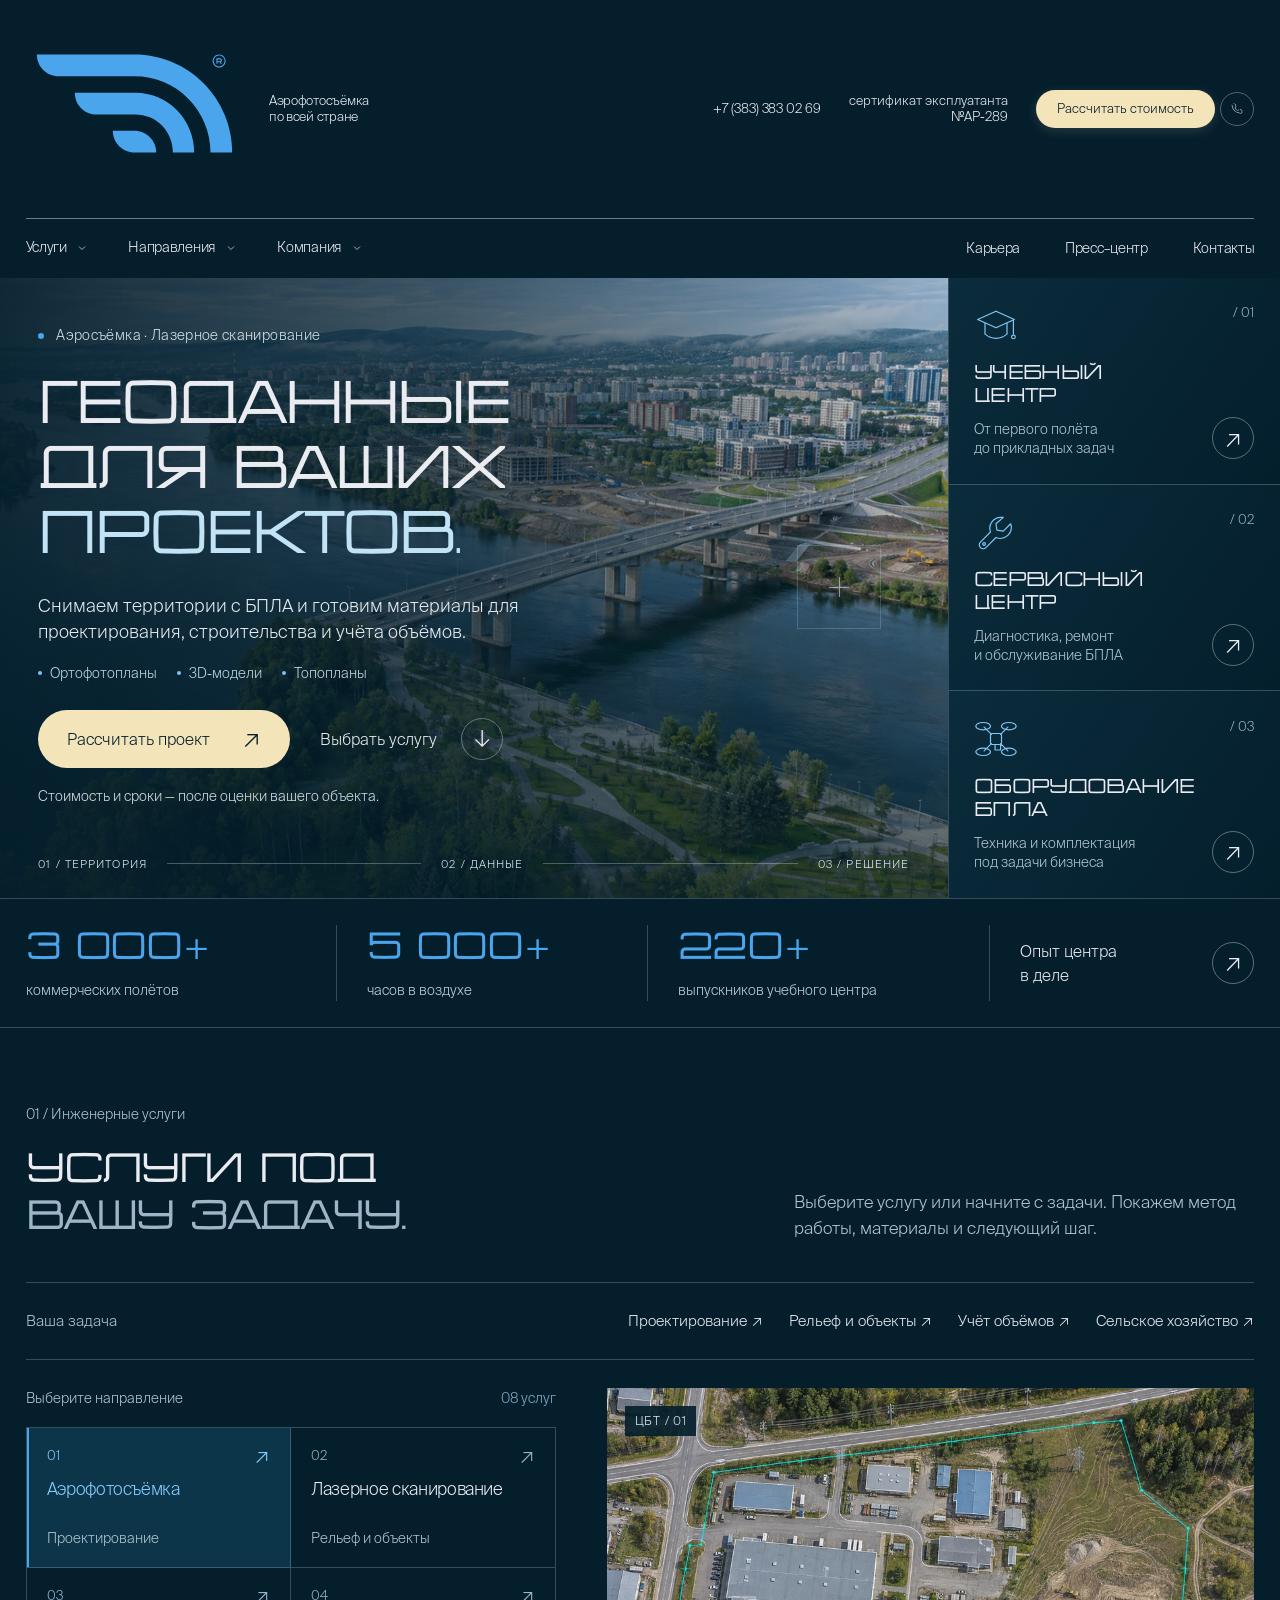
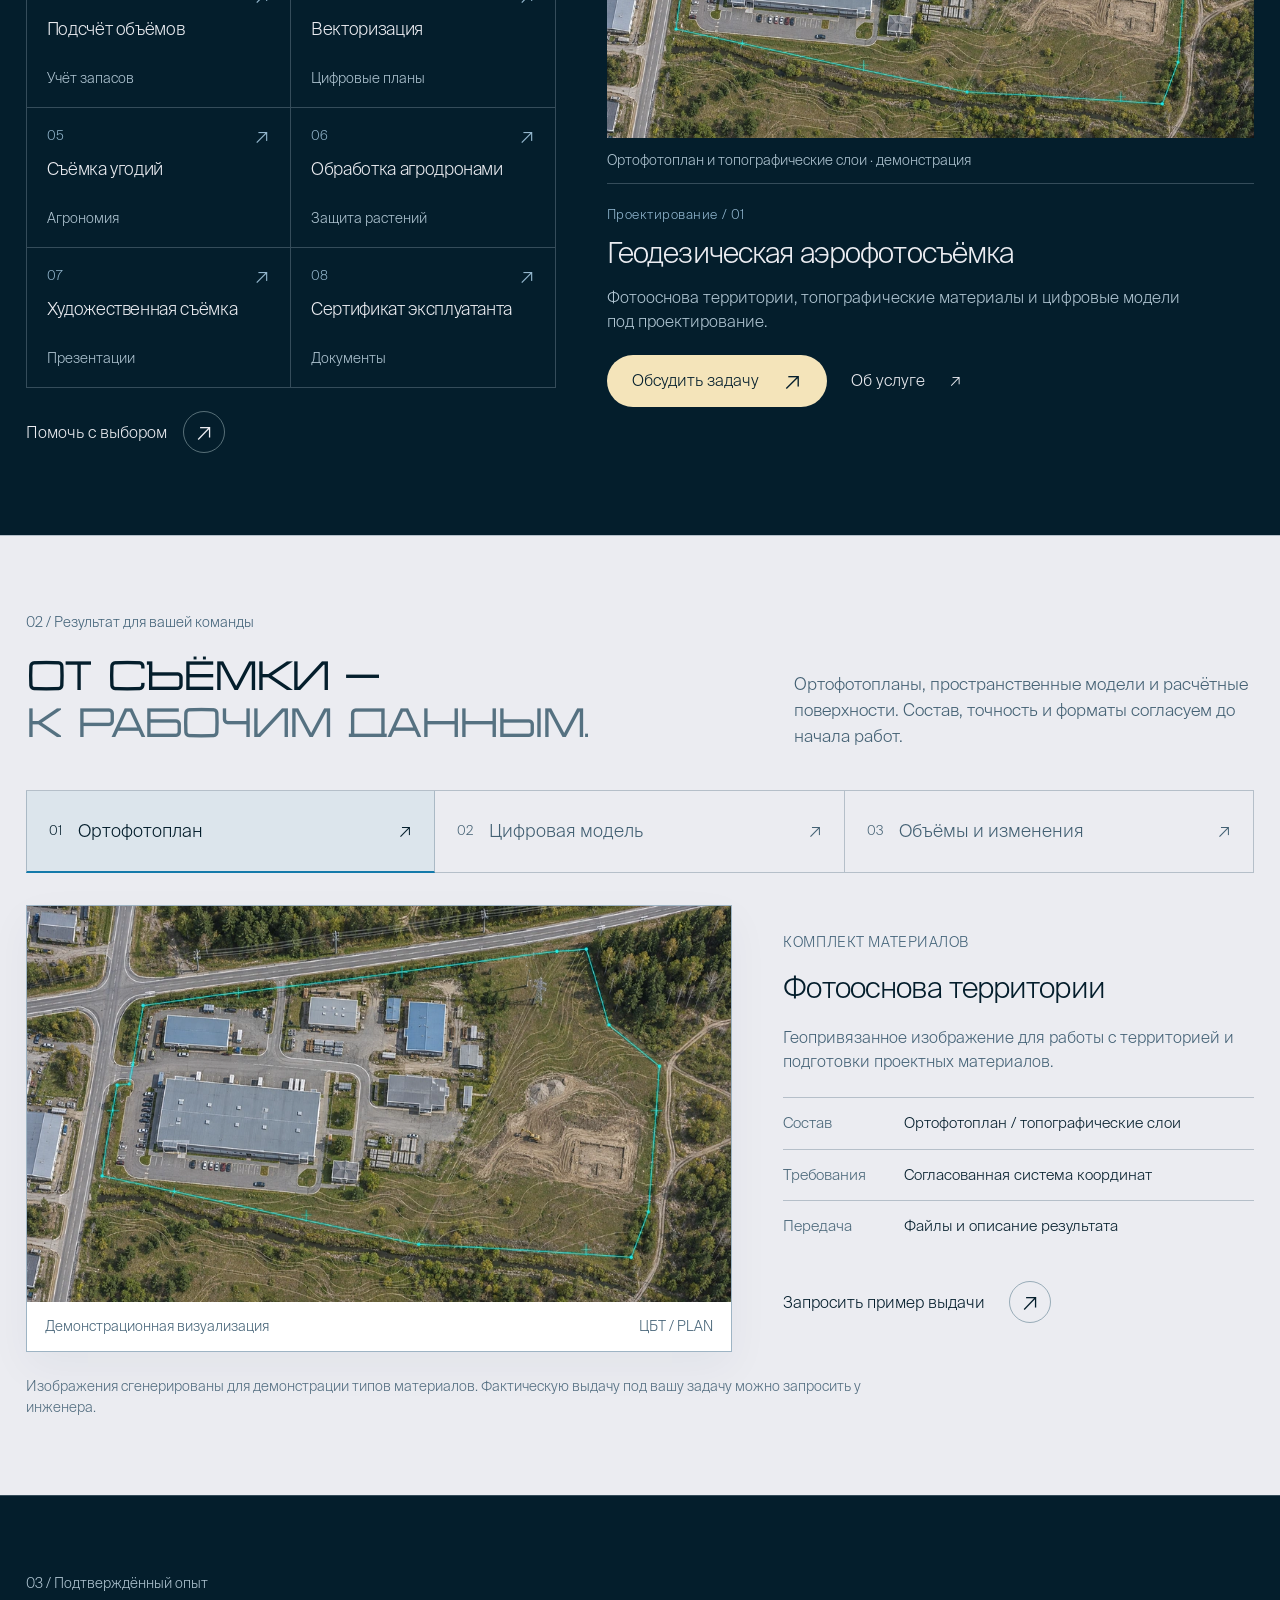
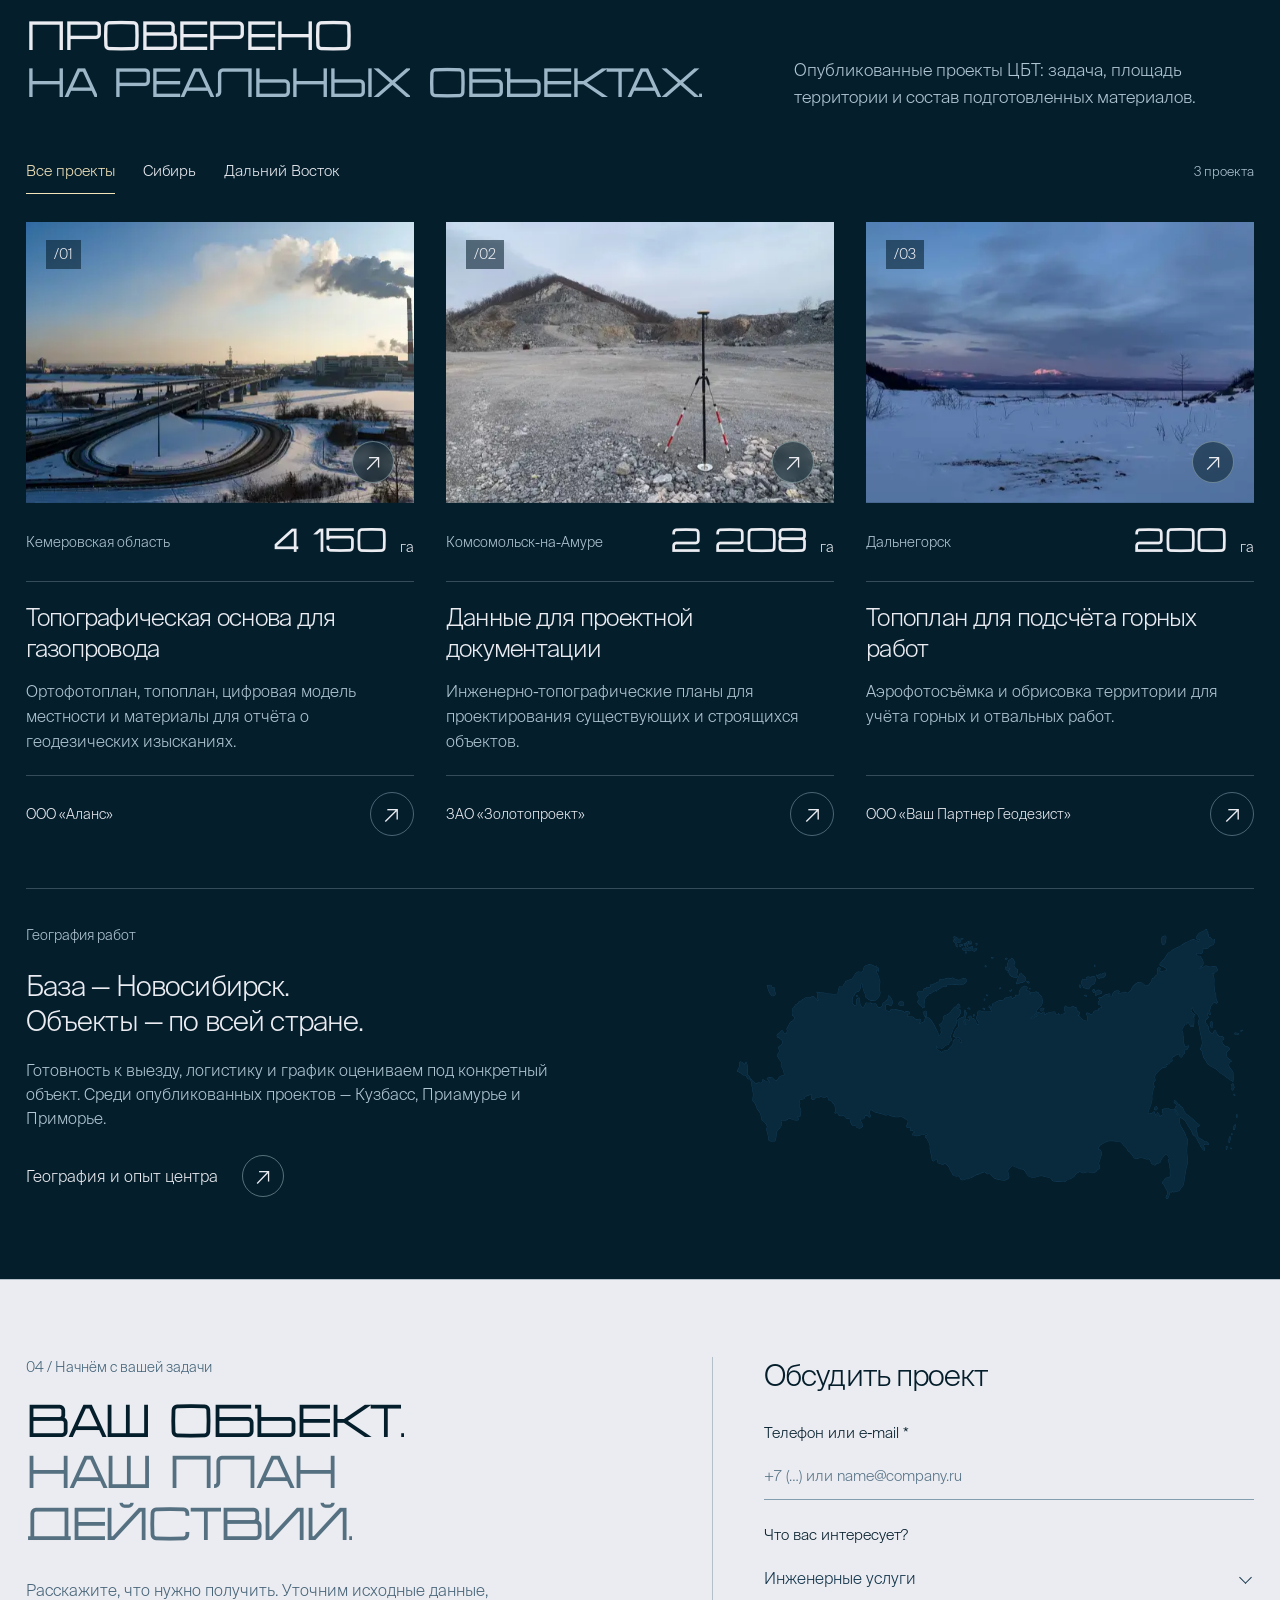
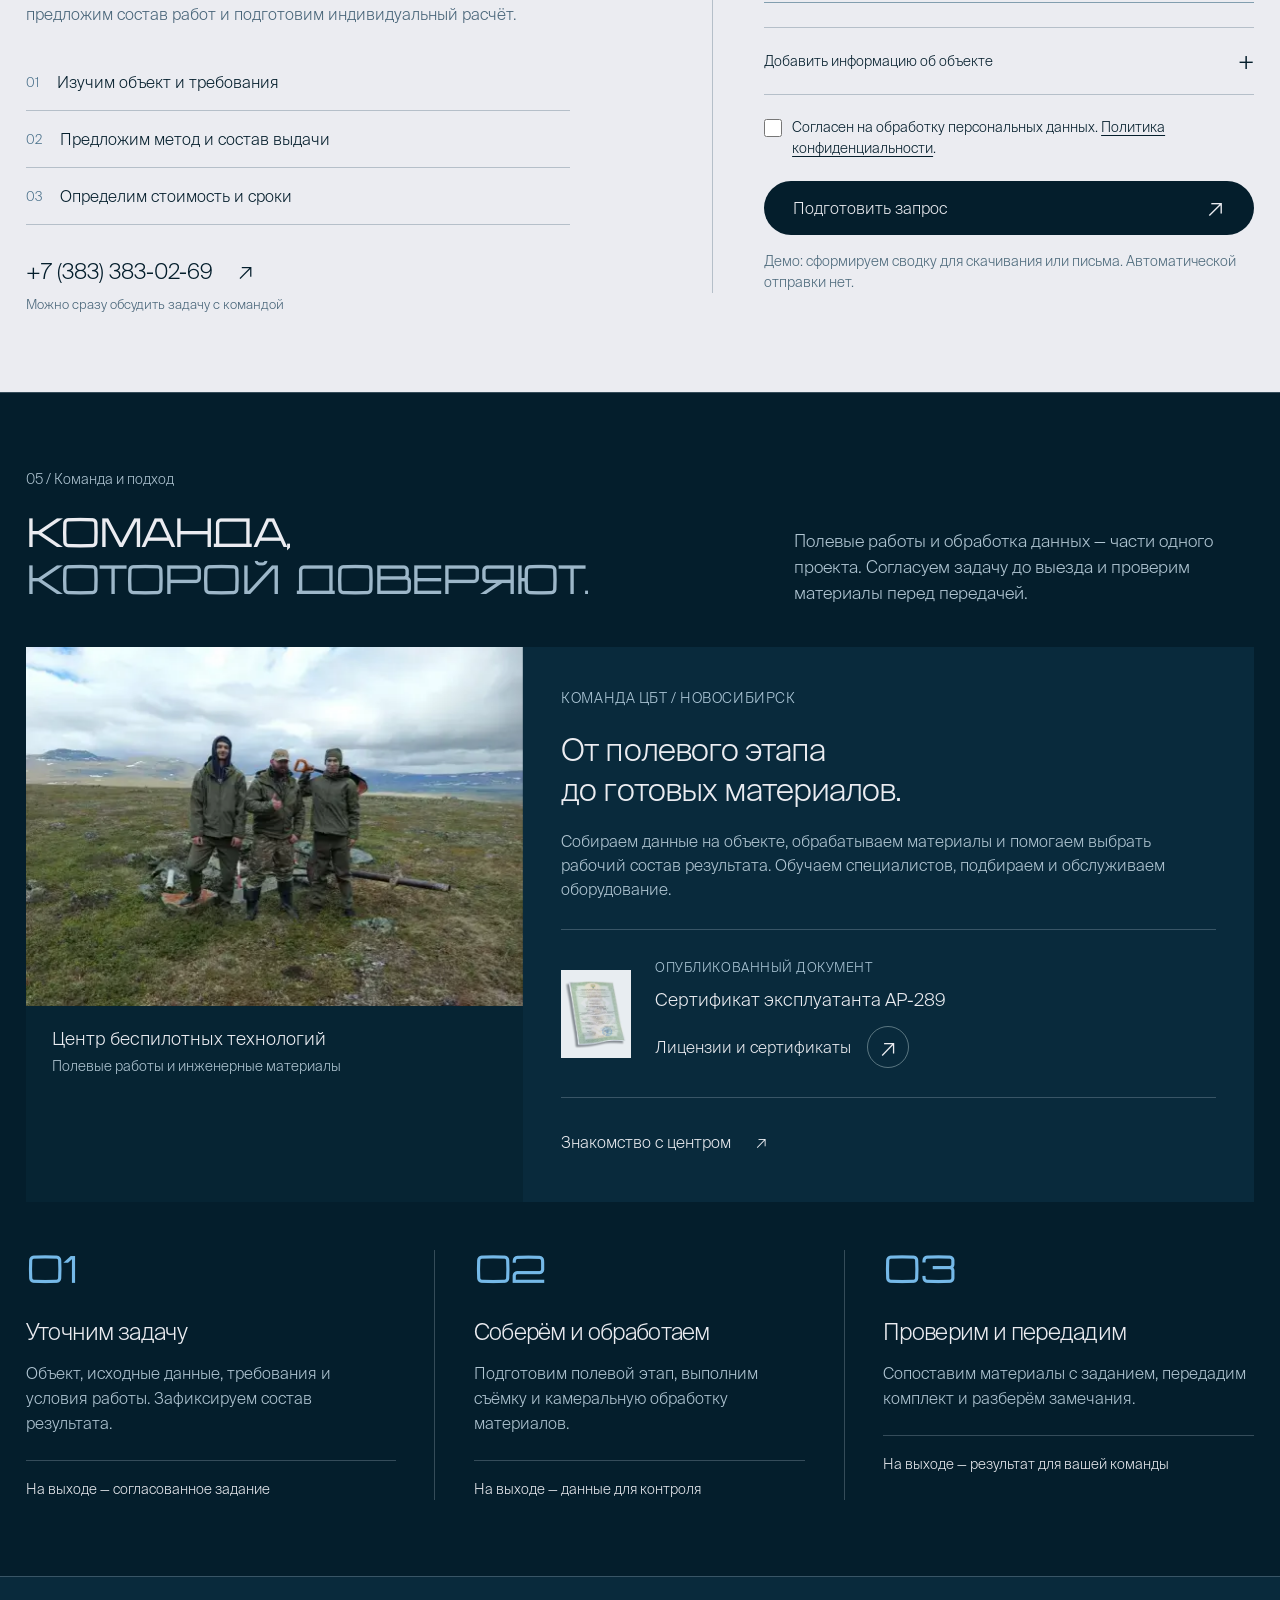
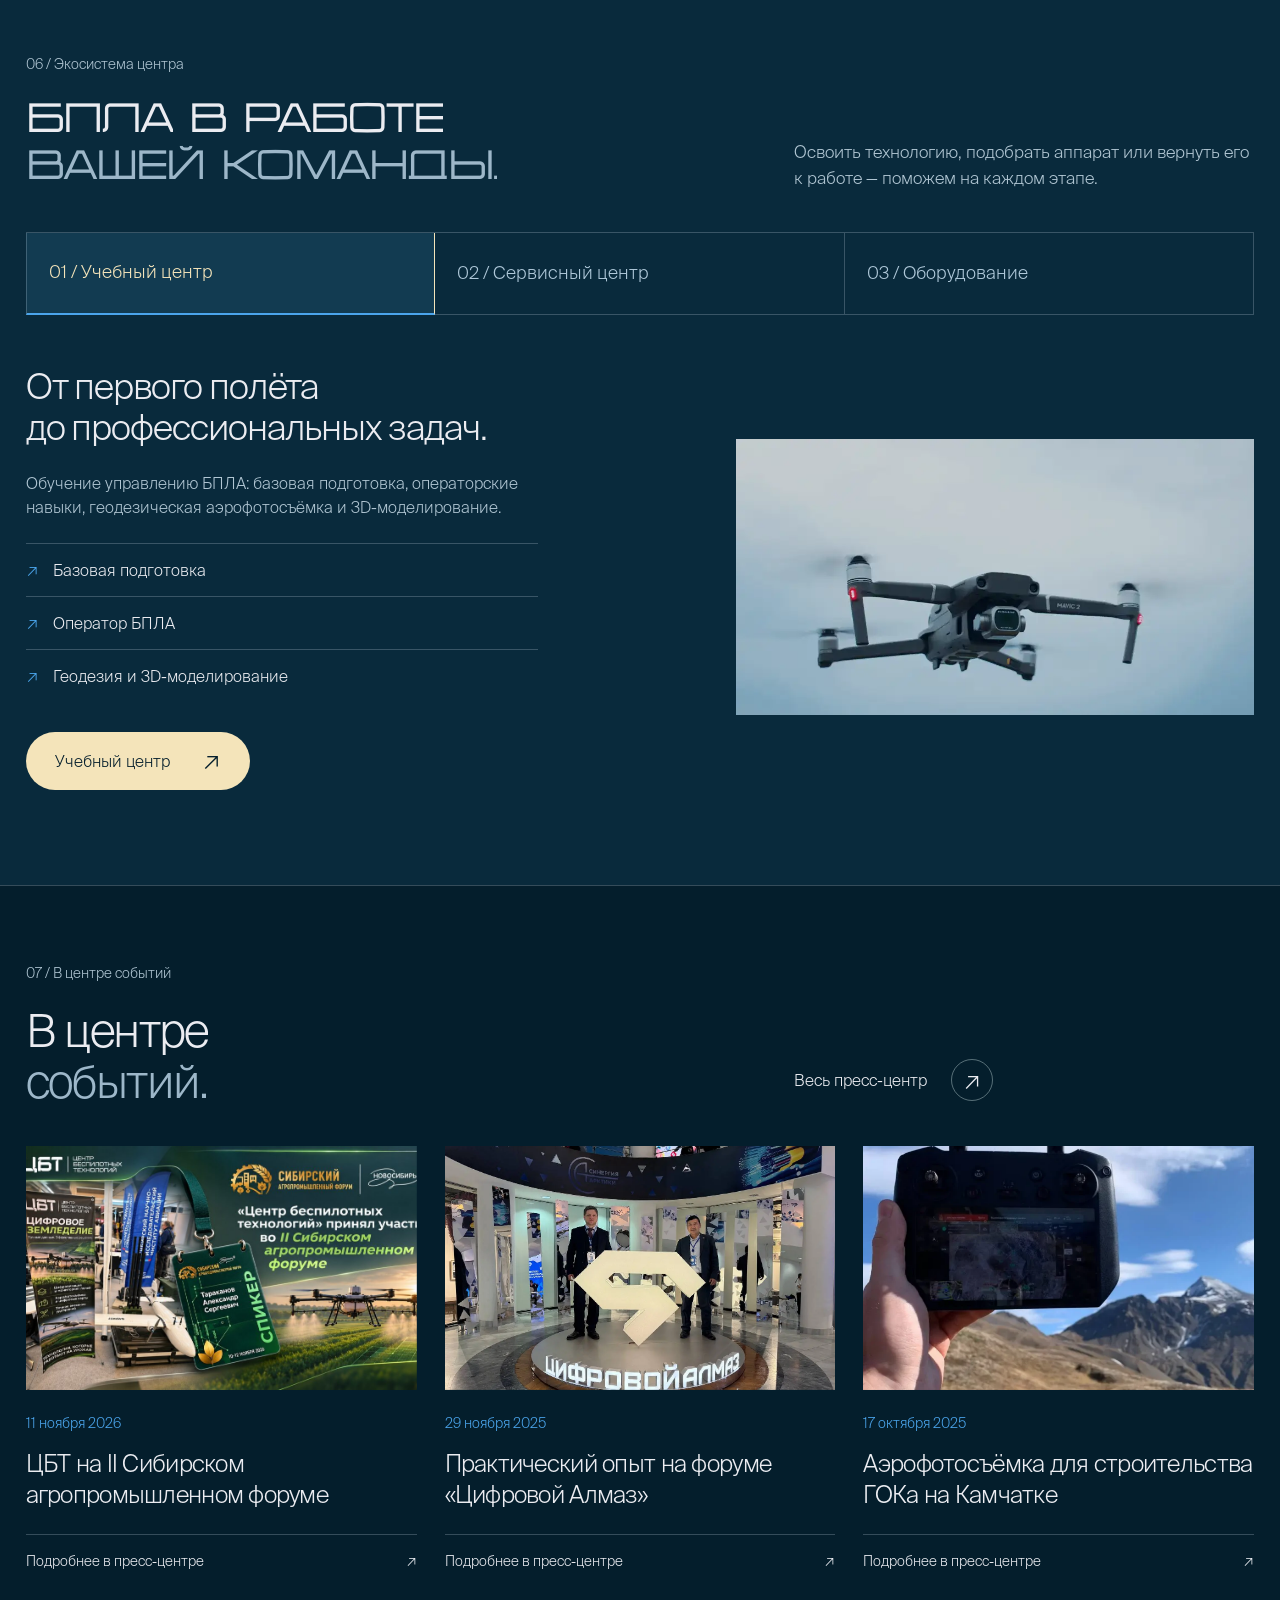
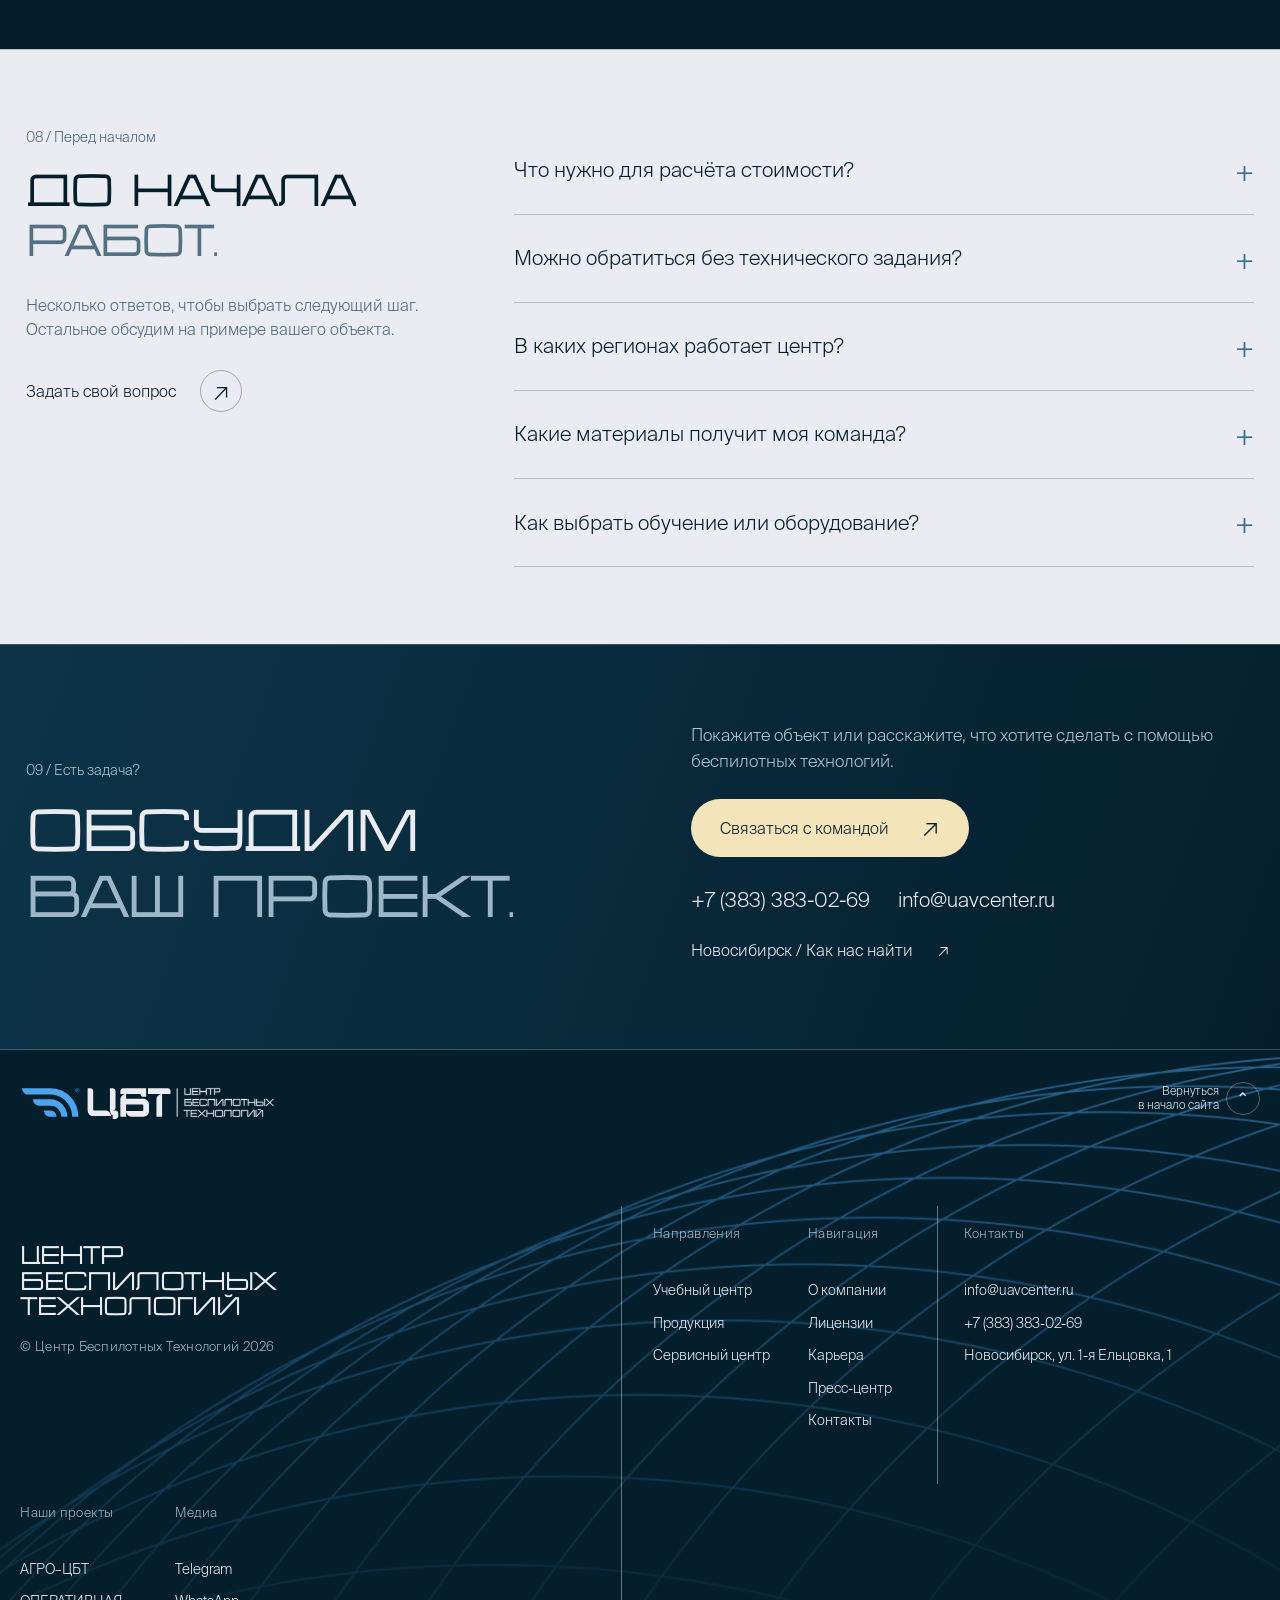
==== commit d155372a: "Refine homepage hierarchy, service selection and responsive design" ====
--- a/index.html
+++ b/index.html
@@ -1,22 +1,38 @@
 <!DOCTYPE html>
 
-<html lang="ru"><head><meta charset="utf-8"/><meta content="width=device-width,initial-scale=1" name="viewport"/><meta content="#041e2c" name="theme-color"/><meta content="noindex,nofollow" name="robots"/><title>Центр беспилотных технологий — съёмка, геоданные и БПЛА</title><meta content="Аэрофотосъёмка, лазерное сканирование и геоданные для бизнеса. Обучение операторов, оборудование и сервис БПЛА. Центр беспилотных технологий." name="description"/><meta content="ЦБТ — от территории к точному решению" property="og:title"/><meta content="Редизайн главной: инженерные услуги, обучение, сервис и оборудование." property="og:description"/><meta content="website" property="og:type"/><meta content="https://moriarty32.github.io/uavcenter-glavnay/assets/preview.jpg" property="og:image"/><meta content="https://moriarty32.github.io/uavcenter-glavnay/" property="og:url"/><meta content="ru_RU" property="og:locale"/><link href="assets/favicon.svg" rel="icon"/><link as="font" crossorigin="" href="assets/SuisseIntl.woff2" rel="preload" type="font/woff2"/><link as="font" crossorigin="" href="assets/Radiotechnika.woff2" rel="preload" type="font/woff2"/><link href="styles.css" rel="stylesheet"/><link href="chrome.css" rel="stylesheet"/><script defer="" src="navigation.js"></script><script defer="" src="app.js"></script></head><body class="brand-aligned"><a class="skip-link" href="#main">Перейти к содержанию</a><header class="header" id="top"><div class="container header-inner">
+<html lang="ru"><head><meta charset="utf-8"/><meta content="width=device-width,initial-scale=1" name="viewport"/><meta content="#041e2c" name="theme-color"/><meta content="noindex,nofollow" name="robots"/><title>Центр беспилотных технологий — съёмка, геоданные и БПЛА</title><meta content="Аэрофотосъёмка, лазерное сканирование и геоданные для бизнеса. Обучение операторов, оборудование и сервис БПЛА. Центр беспилотных технологий." name="description"/><meta content="ЦБТ — от территории к точному решению" property="og:title"/><meta content="Редизайн главной: инженерные услуги, обучение, сервис и оборудование." property="og:description"/><meta content="website" property="og:type"/><meta content="https://moriarty32.github.io/uavcenter-glavnay/assets/preview.jpg?v=2" property="og:image"/><meta content="https://moriarty32.github.io/uavcenter-glavnay/" property="og:url"/><meta content="ru_RU" property="og:locale"/><link href="assets/favicon.svg" rel="icon"/><link as="font" crossorigin="" href="assets/SuisseIntl.woff2" rel="preload" type="font/woff2"/><link as="font" crossorigin="" href="assets/Radiotechnika.woff2" rel="preload" type="font/woff2"/><link href="styles.css" rel="stylesheet"/><link href="chrome.css" rel="stylesheet"/><link href="premium.css?v=2" rel="stylesheet"/><script defer="" src="navigation.js"></script><script defer="" src="app.js?v=2"></script></head><body class="brand-aligned"><a class="skip-link" href="#main">Перейти к содержанию</a><header class="header" id="top"><div class="container header-inner">
 <a aria-label="Центр беспилотных технологий — главная" class="brand" href="#top"><picture><source media="(max-width:760px)" srcset="assets/logo-symbol.svg"/><img alt="ЦБТ — Центр беспилотных технологий" height="42" src="assets/logo.svg" width="244"/></picture></a>
 <a class="brand-caption" href="https://uavcenter.ru/aerofotosemka/">Аэрофотосъёмка<br/>по всей стране</a>
 <div class="header-contact"><a class="phone" href="tel:+73833830269">+7 (383) 383 02 69</a><a class="header-certificate" href="https://uavcenter.ru/sertyfikat-ekspluatanta/">сертификат эксплуатанта<br/>№АР-289</a><a aria-controls="estimate-dialog" aria-haspopup="dialog" class="btn header-estimate" data-estimate-open="" href="#request">Рассчитать стоимость</a><a aria-label="Позвонить в Центр" class="header-call" href="tel:+73833830269"><img alt="" height="38" src="assets/phone-original.svg" width="38"/></a></div>
 <button aria-controls="main-nav" aria-expanded="false" aria-label="Открыть меню" class="mobile-menu" type="button"><span></span><span></span></button>
 </div><nav aria-label="Основная навигация" class="main-nav" id="main-nav"><details class="nav-group"><summary><span class="roll-label"><span class="roll-primary">Услуги</span><span aria-hidden="true" class="roll-secondary">Услуги</span></span><svg aria-hidden="true" viewbox="0 0 12 12"><path d="m3 4.5 3 3 3-3"></path></svg></summary><div class="nav-dropdown mega-panel mega-panel-0"><div class="mega-links"><a class="mega-link" href="#request"><span aria-hidden="true" class="mega-number">/ 01</span><span class="mega-name">Геодезическая<br/>аэрофотосъёмка</span><span aria-hidden="true" class="mega-arrow">↗</span></a><a class="mega-link" href="https://uavcenter.ru/vozdushnoe-lazernoe-skanirovanie/"><span aria-hidden="true" class="mega-number">/ 02</span><span class="mega-name">Воздушно–лазерное<br/>сканирование</span><span aria-hidden="true" class="mega-arrow">↗</span></a><a class="mega-link" href="https://uavcenter.ru/vektorizaciya/"><span aria-hidden="true" class="mega-number">/ 03</span><span class="mega-name">Векторизация<br/>топосъёмки</span><span aria-hidden="true" class="mega-arrow">↗</span></a><a class="mega-link" href="https://uavcenter.ru/aerofotosemka-dlya-selskogo-hozyajstva/"><span aria-hidden="true" class="mega-number">/ 04</span><span class="mega-name">Аэрофотосъёмка для<br/>сельского хозяйства</span><span aria-hidden="true" class="mega-arrow">↗</span></a><a class="mega-link" href="https://uavcenter.ru/obrabotka-agrodronami/"><span aria-hidden="true" class="mega-number">/ 05</span><span class="mega-name">Внесение средств<br/>защиты растений</span><span aria-hidden="true" class="mega-arrow">↗</span></a><a class="mega-link" href="https://uavcenter.ru/markshejderskaya-semka/"><span aria-hidden="true" class="mega-number">/ 06</span><span class="mega-name">Подсчёт объёмов<br/>складских запасов</span><span aria-hidden="true" class="mega-arrow">↗</span></a><a class="mega-link" href="https://uavcenter.ru/semka-s-drona/"><span aria-hidden="true" class="mega-number">/ 07</span><span class="mega-name">Художественная<br/>аэрофотосъёмка</span><span aria-hidden="true" class="mega-arrow">↗</span></a><a class="mega-link" href="https://uavcenter.ru/sertyfikat-ekspluatanta/"><span aria-hidden="true" class="mega-number">/ 08</span><span class="mega-name">Сертификат<br/>эксплуатанта</span><span aria-hidden="true" class="mega-arrow">↗</span></a></div><div class="mega-bottom"><span>Центр беспилотных технологий</span><a aria-controls="estimate-dialog" aria-haspopup="dialog" data-estimate-open="" href="#request">Рассчитать стоимость <span aria-hidden="true">↗</span></a></div></div></details><details class="nav-group"><summary><span class="roll-label"><span class="roll-primary">Направления</span><span aria-hidden="true" class="roll-secondary">Направления</span></span><svg aria-hidden="true" viewbox="0 0 12 12"><path d="m3 4.5 3 3 3-3"></path></svg></summary><div class="nav-dropdown mega-panel mega-panel-1"><div class="mega-links"><a class="mega-link" href="https://uavcenter.ru/uchebnyj-centr-bpla/"><span aria-hidden="true" class="mega-number">/ 01</span><span class="mega-name">Учебный центр</span><span aria-hidden="true" class="mega-arrow">↗</span></a><a class="mega-link" href="https://uavcenter.ru/remont-kvadrokopterov-bpla/"><span aria-hidden="true" class="mega-number">/ 02</span><span class="mega-name">Сервисный центр</span><span aria-hidden="true" class="mega-arrow">↗</span></a><a class="mega-link" href="https://uavcenter.ru/promyshlennye-drony-bpla/"><span aria-hidden="true" class="mega-number">/ 03</span><span class="mega-name">Продукция</span><span aria-hidden="true" class="mega-arrow">↗</span></a></div><div class="mega-courses"><p>Обучение пилотированию</p><a href="https://uavcenter.ru/uchebnyj-centr-bpla/kursy-kvadrokoptera/">Базовая подготовка <span>↗</span></a><a href="https://uavcenter.ru/uchebnyj-centr-bpla/operator-bpla/">Оператор БПЛА <span>↗</span></a><a href="https://uavcenter.ru/uchebnyj-centr-bpla/geodeziya/">Геодезия и 3D-моделирование <span>↗</span></a></div><div class="mega-bottom"><span>Центр беспилотных технологий</span><a aria-controls="estimate-dialog" aria-haspopup="dialog" data-estimate-open="" href="#request">Рассчитать стоимость <span aria-hidden="true">↗</span></a></div></div></details><details class="nav-group"><summary><span class="roll-label"><span class="roll-primary">Компания</span><span aria-hidden="true" class="roll-secondary">Компания</span></span><svg aria-hidden="true" viewbox="0 0 12 12"><path d="m3 4.5 3 3 3-3"></path></svg></summary><div class="nav-dropdown mega-panel mega-panel-2"><div class="mega-links"><a class="mega-link" href="https://uavcenter.ru/about/"><span aria-hidden="true" class="mega-number">/ 01</span><span class="mega-name">О компании</span><span aria-hidden="true" class="mega-arrow">↗</span></a><a class="mega-link" href="https://uavcenter.ru/documents/#lic"><span aria-hidden="true" class="mega-number">/ 02</span><span class="mega-name">Лицензии</span><span aria-hidden="true" class="mega-arrow">↗</span></a><a class="mega-link" href="https://uavcenter.ru/documents/#ser"><span aria-hidden="true" class="mega-number">/ 03</span><span class="mega-name">Сертификаты</span><span aria-hidden="true" class="mega-arrow">↗</span></a></div><div class="mega-bottom"><span>Центр беспилотных технологий</span><a aria-controls="estimate-dialog" aria-haspopup="dialog" data-estimate-open="" href="#request">Рассчитать стоимость <span aria-hidden="true">↗</span></a></div></div></details><div class="nav-right"><a href="https://uavcenter.ru/career/">Карьера</a><a href="https://uavcenter.ru/news/">Пресс–центр</a><a href="https://uavcenter.ru/contacts/">Контакты</a></div></nav></header>
-<main id="main"><section aria-labelledby="hero-title" class="home-hero"><div class="hero-stage"><div class="hero-main"><div aria-hidden="true" class="hero-photo"><picture><source sizes="(max-width:760px) 100vw,74vw" srcset="assets/hero-city-768.webp 768w,assets/hero-city-1280.webp 1280w,assets/hero-city-1600.webp 1600w" type="image/webp"/><img alt="" fetchpriority="high" height="900" src="assets/hero-city-1600.webp" width="1600"/></picture></div><div class="hero-copy"><p class="eyebrow"><span aria-hidden="true" class="signal-dot"></span>Центр беспилотных технологий</p><h1 data-heading="" id="hero-title">Беспилотные<br/>технологии.<br/><span class="hero-accent">Точный результат.</span></h1><p class="hero-description">Снимаем территории. Создаём геоданные.<br/>Помогаем внедрять БПЛА в работу.</p><div class="hero-actions"><button class="btn btn-cream" data-request="Инженерный проект" type="button">Обсудить проект <span aria-hidden="true" class="arrow">↗</span></button><a class="text-link" href="#services">Выбрать услугу <span aria-hidden="true" class="circle-arrow">↓</span></a></div><p class="hero-note">От полевой съёмки до материалов для вашей команды.</p></div><div aria-hidden="true" class="hero-register"><span>01 / ТЕРРИТОРИЯ</span><i></i><span>02 / ДАННЫЕ</span><i></i><span>03 / РЕШЕНИЕ</span></div><div aria-hidden="true" class="crosshair"></div></div><aside aria-label="Другие направления центра" class="hero-directions"><a class="direction-short" data-direction-link="training" href="#directions"><span aria-hidden="true" class="direction-icon icon-training"></span><span class="direction-no">/ 01</span><h2>Учебный<br/>центр</h2><span class="route-description">От первого полёта<br/>до прикладных задач</span><span aria-hidden="true" class="circle-arrow">↗</span></a><a class="direction-short" data-direction-link="repair" href="#directions"><span aria-hidden="true" class="direction-icon icon-repair"></span><span class="direction-no">/ 02</span><h2>Сервисный<br/>центр</h2><span class="route-description">Диагностика, ремонт<br/>и обслуживание БПЛА</span><span aria-hidden="true" class="circle-arrow">↗</span></a><a class="direction-short" data-direction-link="equipment" href="#directions"><span aria-hidden="true" class="direction-icon icon-equipment"></span><span class="direction-no">/ 03</span><h2>Оборудование<br/>БПЛА</h2><span class="route-description">Техника и комплектация<br/>под задачи бизнеса</span><span aria-hidden="true" class="circle-arrow">↗</span></a></aside></div><div class="hero-facts wrap"><div><strong>3 000<span>+</span></strong><p>коммерческих полётов</p></div><div><strong>5 000<span>+</span></strong><p>часов в воздухе</p></div><div><strong>220<span>+</span></strong><p>выпускников учебного центра</p></div><a class="facts-company" href="https://uavcenter.ru/about/">Опыт центра<br/>в деле <span aria-hidden="true" class="circle-arrow">↗</span></a></div></section>
-<section class="section" id="services"><div class="wrap"><div class="section-head"><div><p class="eyebrow">01 / Инженерные услуги</p><h2 data-heading="">Территория задач.<br/><span class="soft">Точность решений.</span></h2></div><p>Поможем выбрать метод съёмки и состав материалов под ваш объект, требования и следующий этап работы.</p></div><div aria-label="Подбор услуги по задаче" class="task-strip"><span>Ваша задача</span><button data-service-target="0" type="button">Проектирование ↗</button><button data-service-target="1" type="button">Рельеф и объекты ↗</button><button data-service-target="2" type="button">Учёт объёмов ↗</button><button data-service-target="4" type="button">Сельское хозяйство ↗</button></div><div class="services-layout"><figure class="service-visual"><div class="service-frame"><img alt="Ортофотоплан промышленной территории — демонстрационная визуализация" decoding="async" height="720" id="service-image" loading="lazy" src="assets/result-plan-1280.webp" width="1280"/><span aria-hidden="true" class="visual-corner">ЦБТ / ГЕОДАННЫЕ</span><div aria-hidden="true" class="visual-target"></div></div><figcaption><span id="service-caption">Ортофотоплан и топографические слои · демонстрация</span><span aria-hidden="true" id="service-counter">01 / 08</span></figcaption><div class="service-help"><p>Не знаете, какой метод подойдёт?</p><button class="text-link" data-request="Помощь с выбором метода" type="button">Обсудить с инженером <span aria-hidden="true" class="circle-arrow">↗</span></button></div></figure><div class="services-list"><details class="service-row" data-service="0" open=""><summary><span class="row-no">01</span><h3>Геодезическая аэрофотосъёмка</h3><span aria-hidden="true" class="row-arrow">↗</span></summary><div class="service-content"><p>Фотооснова территории, топографические материалы и цифровые модели под проектирование.</p><a class="text-link" href="https://uavcenter.ru/aerofotosemka/">Об услуге <span aria-hidden="true">↗</span></a><button class="small-request" data-request="Геодезическая аэрофотосъёмка" type="button">Рассчитать задачу <span aria-hidden="true">↗</span></button></div></details><details class="service-row" data-service="1"><summary><span class="row-no">02</span><h3>Воздушное лазерное сканирование</h3><span aria-hidden="true" class="row-arrow">↗</span></summary><div class="service-content"><p>Пространственные данные о поверхности и объектах для инженерных и инфраструктурных задач.</p><a class="text-link" href="https://uavcenter.ru/vozdushnoe-lazernoe-skanirovanie/">Об услуге <span aria-hidden="true">↗</span></a><button class="small-request" data-request="Воздушное лазерное сканирование" type="button">Рассчитать задачу <span aria-hidden="true">↗</span></button></div></details><details class="service-row" data-service="2"><summary><span class="row-no">03</span><h3>Подсчёт объёмов запасов</h3><span aria-hidden="true" class="row-arrow">↗</span></summary><div class="service-content"><p>Поверхности и расчётные материалы для учёта на карьерах, отвалах и складах.</p><a class="text-link" href="https://uavcenter.ru/markshejderskaya-semka/">Об услуге <span aria-hidden="true">↗</span></a><button class="small-request" data-request="Подсчёт объёмов запасов" type="button">Рассчитать задачу <span aria-hidden="true">↗</span></button></div></details><details class="service-row" data-service="3"><summary><span class="row-no">04</span><h3>Векторизация топосъёмки</h3><span aria-hidden="true" class="row-arrow">↗</span></summary><div class="service-content"><p>Перевод исходных материалов в векторные планы с согласованным составом и форматами.</p><a class="text-link" href="https://uavcenter.ru/vektorizaciya/">Об услуге <span aria-hidden="true">↗</span></a><button class="small-request" data-request="Векторизация топосъёмки" type="button">Рассчитать задачу <span aria-hidden="true">↗</span></button></div></details><details class="service-row" data-service="4"><summary><span class="row-no">05</span><h3>Съёмка сельскохозяйственных угодий</h3><span aria-hidden="true" class="row-arrow">↗</span></summary><div class="service-content"><p>Данные о территории и состоянии посевов для работы агрономической команды.</p><a class="text-link" href="https://uavcenter.ru/aerofotosemka-dlya-selskogo-hozyajstva/">Об услуге <span aria-hidden="true">↗</span></a><button class="small-request" data-request="Съёмка сельскохозяйственных угодий" type="button">Рассчитать задачу <span aria-hidden="true">↗</span></button></div></details><details class="service-row" data-service="5"><summary><span class="row-no">06</span><h3>Обработка агродронами</h3><span aria-hidden="true" class="row-arrow">↗</span></summary><div class="service-content"><p>Внесение средств защиты растений по согласованной технологии и условиям участка.</p><a class="text-link" href="https://uavcenter.ru/obrabotka-agrodronami/">Об услуге <span aria-hidden="true">↗</span></a><button class="small-request" data-request="Обработка агродронами" type="button">Рассчитать задачу <span aria-hidden="true">↗</span></button></div></details><details class="service-row" data-service="6"><summary><span class="row-no">07</span><h3>Художественная аэросъёмка</h3><span aria-hidden="true" class="row-arrow">↗</span></summary><div class="service-content"><p>Воздушные ракурсы объектов, территорий и событий для презентационных задач.</p><a class="text-link" href="https://uavcenter.ru/semka-s-drona/">Об услуге <span aria-hidden="true">↗</span></a><button class="small-request" data-request="Художественная аэросъёмка" type="button">Рассчитать задачу <span aria-hidden="true">↗</span></button></div></details><details class="service-row" data-service="7"><summary><span class="row-no">08</span><h3>Сертификат эксплуатанта</h3><span aria-hidden="true" class="row-arrow">↗</span></summary><div class="service-content"><p>Сопровождение подготовки документов и вопросов организации эксплуатации БПЛА.</p><a class="text-link" href="https://uavcenter.ru/sertyfikat-ekspluatanta/">Об услуге <span aria-hidden="true">↗</span></a><button class="small-request" data-request="Сертификат эксплуатанта" type="button">Рассчитать задачу <span aria-hidden="true">↗</span></button></div></details></div></div></div></section>
-<section class="section section-paper" id="results"><div class="wrap"><div class="section-head"><div><p class="eyebrow">02 / Результат для вашей команды</p><h2 data-heading="">Данные, с которыми<br/><span class="soft">можно работать.</span></h2></div><p>От фотоосновы до расчётной поверхности. До начала работ согласуем состав, точность, систему координат и форматы передачи.</p></div><div aria-label="Примеры материалов" class="result-tabs" role="tablist"><button aria-controls="panel-plan" aria-selected="true" data-result="plan" id="tab-plan" role="tab" type="button"><span>01</span> Ортофотоплан <span aria-hidden="true">↗</span></button><button aria-controls="panel-model" aria-selected="false" data-result="model" id="tab-model" role="tab" tabindex="-1" type="button"><span>02</span> Цифровая модель <span aria-hidden="true">↗</span></button><button aria-controls="panel-volume" aria-selected="false" data-result="volume" id="tab-volume" role="tab" tabindex="-1" type="button"><span>03</span> Объёмы и изменения <span aria-hidden="true">↗</span></button></div><div aria-labelledby="tab-plan" class="result-panel" id="panel-plan" role="tabpanel" tabindex="0"><figure class="result-preview"><picture><source sizes="(max-width:1000px) 96vw,60vw" srcset="assets/result-plan-640.webp 640w,assets/result-plan-960.webp 960w,assets/result-plan-1280.webp 1280w,assets/result-plan-1600.webp 1600w" type="image/webp"/><img alt="Фотооснова территории — сгенерированная демонстрация типа материалов" decoding="async" height="900" loading="lazy" src="assets/result-plan-1280.webp" width="1600"/></picture><figcaption>Демонстрационная визуализация <span aria-hidden="true">ЦБТ / PLAN</span></figcaption></figure><div class="result-copy"><span class="technical-label">КОМПЛЕКТ МАТЕРИАЛОВ</span><h3>Фотооснова территории</h3><p>Геопривязанное изображение для работы с территорией и подготовки проектных материалов.</p><dl><div><dt>Состав</dt><dd>Ортофотоплан / топографические слои</dd></div><div><dt>Требования</dt><dd>Согласованная система координат</dd></div><div><dt>Передача</dt><dd>Файлы и описание результата</dd></div></dl><button class="text-link" data-request="Образец выдачи: Фотооснова территории" type="button">Запросить пример выдачи <span aria-hidden="true" class="circle-arrow">↗</span></button></div></div><div aria-labelledby="tab-model" class="result-panel" hidden="" id="panel-model" role="tabpanel" tabindex="0"><figure class="result-preview"><picture><source sizes="(max-width:1000px) 96vw,60vw" srcset="assets/result-model-640.webp 640w,assets/result-model-960.webp 960w,assets/result-model-1280.webp 1280w,assets/result-model-1600.webp 1600w" type="image/webp"/><img alt="Рельеф в трёх измерениях — сгенерированная демонстрация типа материалов" decoding="async" height="900" loading="lazy" src="assets/result-model-1280.webp" width="1600"/></picture><figcaption>Демонстрационная визуализация <span aria-hidden="true">ЦБТ / MODEL</span></figcaption></figure><div class="result-copy"><span class="technical-label">КОМПЛЕКТ МАТЕРИАЛОВ</span><h3>Рельеф в трёх измерениях</h3><p>Поверхность и пространственные данные для анализа, проектирования и расчётных задач.</p><dl><div><dt>Состав</dt><dd>Цифровая модель / облако точек</dd></div><div><dt>Требования</dt><dd>Состав по техническому заданию</dd></div><div><dt>Передача</dt><dd>Файлы и описание результата</dd></div></dl><button class="text-link" data-request="Образец выдачи: Рельеф в трёх измерениях" type="button">Запросить пример выдачи <span aria-hidden="true" class="circle-arrow">↗</span></button></div></div><div aria-labelledby="tab-volume" class="result-panel" hidden="" id="panel-volume" role="tabpanel" tabindex="0"><figure class="result-preview"><picture><source sizes="(max-width:1000px) 96vw,60vw" srcset="assets/result-volume-640.webp 640w,assets/result-volume-960.webp 960w,assets/result-volume-1280.webp 1280w,assets/result-volume-1600.webp 1600w" type="image/webp"/><img alt="Данные для расчёта — сгенерированная демонстрация типа материалов" decoding="async" height="900" loading="lazy" src="assets/result-volume-1280.webp" width="1600"/></picture><figcaption>Демонстрационная визуализация <span aria-hidden="true">ЦБТ / VOLUME</span></figcaption></figure><div class="result-copy"><span class="technical-label">КОМПЛЕКТ МАТЕРИАЛОВ</span><h3>Данные для расчёта</h3><p>Модели поверхностей для учёта запасов и контроля изменений по согласованной методике.</p><dl><div><dt>Состав</dt><dd>Поверхности / расчётные материалы</dd></div><div><dt>Требования</dt><dd>Границы и методика по заданию</dd></div><div><dt>Передача</dt><dd>Файлы и описание результата</dd></div></dl><button class="text-link" data-request="Образец выдачи: Данные для расчёта" type="button">Запросить пример выдачи <span aria-hidden="true" class="circle-arrow">↗</span></button></div></div><p class="result-note">Изображения сгенерированы для демонстрации типов материалов. Фактическую выдачу под вашу задачу можно запросить у инженера.</p></div></section>
-<section class="section" id="projects"><div class="wrap"><div class="section-head"><div><p class="eyebrow">03 / Подтверждённый опыт</p><h2 data-heading="">Объекты разные.<br/><span class="soft">Единый подход.</span></h2></div><p>Проекты из практики центра: инфраструктура, промышленность и горные работы. От исходной задачи до конкретного комплекта материалов.</p></div><div aria-label="Регион проектов" class="project-filters" role="group"><button aria-pressed="true" data-project-filter="all" type="button">Все проекты</button><button aria-pressed="false" data-project-filter="siberia" type="button">Сибирь</button><button aria-pressed="false" data-project-filter="east" type="button">Дальний Восток</button><span id="project-count" role="status">3 проекта</span></div><div class="project-grid"><article class="project-card" data-zone="siberia"><button aria-label="Подробнее: Топографическая основа для газопровода" class="project-photo" data-project="kuzbass" type="button"><img alt="Топографическая основа для газопровода — фотография из материалов ЦБТ" decoding="async" height="365" loading="lazy" src="assets/case-kemerovo.webp" width="505"/><span aria-hidden="true" class="photo-index">/01</span><span aria-hidden="true" class="circle-arrow">↗</span></button><div class="project-meta"><span>Кемеровская область</span><strong>4 150 <small>га</small></strong></div><h3>Топографическая основа для газопровода</h3><p>Ортофотоплан, топоплан, цифровая модель местности и материалы для отчёта о геодезических изысканиях.</p><div class="project-client"><span>ООО «Аланс»</span><button aria-label="Подробнее о проекте: Топографическая основа для газопровода" data-project="kuzbass" type="button">↗</button></div></article><article class="project-card" data-zone="east"><button aria-label="Подробнее: Данные для проектной документации" class="project-photo" data-project="amur" type="button"><img alt="Данные для проектной документации — фотография из материалов ЦБТ" decoding="async" height="365" loading="lazy" src="assets/case-amur.webp" width="505"/><span aria-hidden="true" class="photo-index">/02</span><span aria-hidden="true" class="circle-arrow">↗</span></button><div class="project-meta"><span>Комсомольск-на-Амуре</span><strong>2 208 <small>га</small></strong></div><h3>Данные для проектной документации</h3><p>Инженерно-топографические планы для проектирования существующих и строящихся объектов.</p><div class="project-client"><span>ЗАО «Золотопроект»</span><button aria-label="Подробнее о проекте: Данные для проектной документации" data-project="amur" type="button">↗</button></div></article><article class="project-card" data-zone="east"><button aria-label="Подробнее: Топоплан для подсчёта горных работ" class="project-photo" data-project="dalnegorsk" type="button"><img alt="Топоплан для подсчёта горных работ — фотография из материалов ЦБТ" decoding="async" height="365" loading="lazy" src="assets/case-dalnegorsk.webp" width="505"/><span aria-hidden="true" class="photo-index">/03</span><span aria-hidden="true" class="circle-arrow">↗</span></button><div class="project-meta"><span>Дальнегорск</span><strong>200 <small>га</small></strong></div><h3>Топоплан для подсчёта горных работ</h3><p>Аэрофотосъёмка и обрисовка территории для учёта горных и отвальных работ.</p><div class="project-client"><span>ООО «Ваш Партнер Геодезист»</span><button aria-label="Подробнее о проекте: Топоплан для подсчёта горных работ" data-project="dalnegorsk" type="button">↗</button></div></article></div><div class="geography"><div><p class="eyebrow">Работаем по всей стране</p><h3>Масштаб территории.<br/>Внимание к деталям.</h3><p>Базируемся в Новосибирске, работаем с объектами в разных регионах. Возможность и условия выезда оцениваем по расположению и задаче.</p><a class="text-link" href="https://uavcenter.ru/about/">География и опыт центра <span aria-hidden="true" class="circle-arrow">↗</span></a></div><img alt="Карта России из материалов Центра беспилотных технологий" decoding="async" height="670" loading="lazy" src="assets/russia.svg" width="1256"/></div></div></section>
-<section class="section section-paper" id="request"><div class="wrap request-layout"><div class="request-intro"><p class="eyebrow">04 / Начнём с вашей задачи</p><h2 data-heading="">Ваш объект.<br/><span class="soft">Наш план действий.</span></h2><p>Расскажите, что нужно получить. Уточним исходные данные, предложим состав работ и подготовим индивидуальный расчёт.</p><ol class="request-steps"><li><span>01</span> Изучим объект и требования</li><li><span>02</span> Предложим метод и состав выдачи</li><li><span>03</span> Определим стоимость и сроки</li></ol><a class="direct-phone" href="tel:+73833830269">+7 (383) 383-02-69 <span aria-hidden="true">↗</span></a><p class="direct-note">Можно сразу обсудить задачу с командой</p></div><form class="request-form" id="project-request" novalidate=""><h3>Обсудить проект</h3><label class="field">Телефон или e-mail *<input autocomplete="off" maxlength="180" minlength="5" name="contact" placeholder="+7 (…) или name@company.ru" required=""/></label><label class="field">Что вас интересует?<select name="interest"><option>Инженерные услуги</option><option>Обучение</option><option>Сервис и ремонт</option><option>Оборудование</option><option>Помощь с выбором</option></select></label><details class="optional-fields"><summary>Добавить информацию об объекте <span aria-hidden="true">+</span></summary><label class="field">Регион и объект<input maxlength="180" name="region" placeholder="Где находится объект"/></label><label class="field">Что нужно получить<textarea maxlength="1500" name="task" placeholder="Задача, площадь, нужные материалы и сроки"></textarea></label></details><label class="check"><input name="consent" required="" type="checkbox"/><span>Согласен на обработку персональных данных. <a href="https://uavcenter.ru/confidencial/" rel="noopener" target="_blank">Политика конфиденциальности</a>.</span></label><button class="btn btn-dark" type="submit">Подготовить запрос <span aria-hidden="true" class="arrow">↗</span></button><p class="form-demo">Демонстрация: форма подготовит сводку без автоматической отправки. Для связи доступны телефон и e-mail.</p><p class="form-error" hidden="" role="alert"></p></form></div></section>
-<section class="section" id="company"><div class="wrap"><div class="section-head"><div><p class="eyebrow">05 / Команда и подход</p><h2 data-heading="">За результатом —<br/><span class="soft">люди и опыт.</span></h2></div><p>Полевые работы и обработка данных — части одного проекта. Согласуем задачу до выезда и проверим материалы перед передачей.</p></div><div class="company-grid"><figure class="team-photo"><img alt="Полевые специалисты Центра беспилотных технологий" decoding="async" height="365" loading="lazy" src="assets/team.webp" width="505"/><figcaption>Центр беспилотных технологий<span>Полевые работы и инженерные материалы</span></figcaption></figure><div class="company-copy"><span class="technical-label">КОМПЛЕКС БЕСПИЛОТНЫХ РЕШЕНИЙ</span><h3>Одна команда.<br/>Полный цикл работы.</h3><p>Собираем данные на объекте, обрабатываем материалы и помогаем выбрать рабочий состав результата. Обучаем специалистов, подбираем и обслуживаем оборудование.</p><div class="document-link"><img alt="Сертификат эксплуатанта из документов ЦБТ" height="88" loading="lazy" src="assets/certificate.webp" width="70"/><div><span class="technical-label">ОПУБЛИКОВАННЫЙ ДОКУМЕНТ</span><p>Сертификат эксплуатанта АР-289</p><a class="text-link" href="https://uavcenter.ru/documents/">Лицензии и сертификаты <span aria-hidden="true" class="circle-arrow">↗</span></a></div></div><a class="text-link" href="https://uavcenter.ru/about/">Знакомство с центром <span aria-hidden="true">↗</span></a></div></div><div class="workflow"><article><span class="process-no">01</span><h3>Уточним задачу</h3><p>Объект, исходные данные, требования и условия работы. Зафиксируем состав результата.</p><span class="process-output">На выходе — согласованное задание</span></article><article><span class="process-no">02</span><h3>Соберём и обработаем</h3><p>Подготовим полевой этап, выполним съёмку и камеральную обработку материалов.</p><span class="process-output">На выходе — данные для контроля</span></article><article><span class="process-no">03</span><h3>Проверим и передадим</h3><p>Сопоставим материалы с заданием, передадим комплект и разберём замечания.</p><span class="process-output">На выходе — результат для вашей команды</span></article></div></div></section>
-<section class="section section-panel" id="directions"><div class="wrap"><div class="section-head"><div><p class="eyebrow">06 / Экосистема центра</p><h2 data-heading="">Больше решений<br/><span class="soft">для вашей команды.</span></h2></div><p>Освоить технологию, подобрать аппарат или вернуть его к работе — поможем на каждом этапе.</p></div><div aria-label="Направления центра" class="direction-tabs" role="tablist"><button aria-controls="direction-panel-training" aria-selected="true" data-direction="training" id="direction-training" role="tab" tabindex="0" type="button">01 / Учебный центр</button><button aria-controls="direction-panel-repair" aria-selected="false" data-direction="repair" id="direction-repair" role="tab" tabindex="-1" type="button">02 / Сервисный центр</button><button aria-controls="direction-panel-equipment" aria-selected="false" data-direction="equipment" id="direction-equipment" role="tab" tabindex="-1" type="button">03 / Оборудование</button></div><div aria-labelledby="direction-training" class="direction-panel" id="direction-panel-training" role="tabpanel" tabindex="0"><div class="direction-detail"><h3>От первого полёта<br/>до профессиональных задач.</h3><p>Обучение управлению БПЛА: базовая подготовка, операторские навыки, геодезическая аэрофотосъёмка и 3D-моделирование.</p><ul><li>Базовая подготовка</li><li>Оператор БПЛА</li><li>Геодезия и 3D-моделирование</li></ul><a class="btn btn-cream" href="https://uavcenter.ru/uchebnyj-centr-bpla/">Учебный центр <span aria-hidden="true" class="arrow">↗</span></a></div><figure><img alt="Учебный центр — изображение из материалов ЦБТ" decoding="async" height="500" loading="lazy" src="assets/training.webp" width="940"/></figure></div><div aria-labelledby="direction-repair" class="direction-panel" hidden="" id="direction-panel-repair" role="tabpanel" tabindex="0"><div class="direction-detail"><h3>Техника снова<br/>готова к работе.</h3><p>Диагностика, обслуживание и ремонт беспилотных аппаратов. Состав работ определяем после оценки состояния оборудования.</p><ul><li>Диагностика неисправностей</li><li>Обслуживание и ремонт</li><li>Подбор комплектующих</li></ul><a class="btn btn-cream" href="https://uavcenter.ru/remont-kvadrokopterov-bpla/">Сервисный центр <span aria-hidden="true" class="arrow">↗</span></a></div><figure><img alt="Сгенерированная иллюстрация: диагностика и ремонт квадрокоптера" decoding="async" height="853" loading="lazy" src="assets/service.webp" width="1280"/><figcaption>Иллюстрация направления</figcaption></figure></div><div aria-labelledby="direction-equipment" class="direction-panel" hidden="" id="direction-panel-equipment" role="tabpanel" tabindex="0"><div class="direction-detail"><h3>Оборудование<br/>под вашу задачу.</h3><p>Промышленные БПЛА, полезная нагрузка и комплектация. Подбор с учётом применения, условий и требований вашей команды.</p><ul><li>Промышленные БПЛА</li><li>Полезная нагрузка</li><li>Комплектация и внедрение</li></ul><a class="btn btn-cream" href="https://uavcenter.ru/promyshlennye-drony-bpla/">Каталог оборудования <span aria-hidden="true" class="arrow">↗</span></a></div><figure><img alt="Сгенерированная иллюстрация: комплект беспилотного оборудования" decoding="async" height="853" loading="lazy" src="assets/equipment.webp" width="1280"/><figcaption>Иллюстрация направления</figcaption></figure></div></div></section>
-<section class="section" id="news"><div class="wrap"><div class="section-head"><div><p class="eyebrow">07 / В центре событий</p><h2 data-heading="">Технологии<br/><span class="soft">в движении.</span></h2></div><a class="text-link" href="https://uavcenter.ru/news/">Весь пресс-центр <span aria-hidden="true" class="circle-arrow">↗</span></a></div><div class="news-grid"><a class="news-card" href="https://uavcenter.ru/news/czentr-bespilotnyh-tehnologij-prinyal-uchastie-vo-ii-sibirskomagropromyshlennom-forume/"><figure><img alt="ЦБТ на II Сибирском агропромышленном форуме" decoding="async" height="576" loading="lazy" src="assets/news-forum.jpg" width="1024"/></figure><time datetime="2026-11-11">11 ноября 2026</time><h3>ЦБТ на II Сибирском агропромышленном форуме</h3><span class="news-link">Подробнее в пресс-центре <span aria-hidden="true">↗</span></span></a><a class="news-card" href="https://uavcenter.ru/news/digital-almaz/"><figure><img alt="Выступление руководителя ЦБТ на форуме «Цифровой Алмаз»" decoding="async" height="960" loading="lazy" src="assets/news-diamond.webp" width="1280"/></figure><time datetime="2025-11-29">29 ноября 2025</time><h3>Практический опыт на форуме «Цифровой Алмаз»</h3><span class="news-link">Подробнее в пресс-центре <span aria-hidden="true">↗</span></span></a><a class="news-card" href="https://uavcenter.ru/news/kamchatka-gok/"><figure><img alt="Полевые работы на Камчатке — материалы компании" decoding="async" height="1024" loading="lazy" src="assets/news-kamchatka.webp" width="768"/></figure><time datetime="2025-10-17">17 октября 2025</time><h3>Аэрофотосъёмка для строительства ГОКа на Камчатке</h3><span class="news-link">Подробнее в пресс-центре <span aria-hidden="true">↗</span></span></a></div></div></section>
-<section class="section section-paper" id="faq"><div class="wrap faq-grid"><div><p class="eyebrow">08 / Перед началом</p><h2 data-heading="">Начнём<br/><span class="soft">с ясности.</span></h2><p class="faq-intro">Несколько ответов, чтобы выбрать следующий шаг. Остальное обсудим на примере вашего объекта.</p><button class="text-link" data-request="Вопрос специалисту" type="button">Задать свой вопрос <span aria-hidden="true" class="circle-arrow">↗</span></button></div><div class="faq-list"><details><summary>Что нужно для расчёта стоимости?</summary><p>Расположение объекта и задача. Если известны площадь, требования к результату и сроки — укажите их. Когда исходных данных мало, начнём с уточнения. Стоимость рассчитывается индивидуально.</p></details><details><summary>Можно обратиться без технического задания?</summary><p>Да. Опишите, для чего нужны материалы и кто будет с ними работать. Команда поможет определить исходные данные и требования, которые нужно закрепить до выполнения работ.</p></details><details><summary>В каких регионах работает центр?</summary><p>Компания базируется в Новосибирске и выполняет проекты в разных регионах. Возможность выезда, доступ к объекту, логистику и условия съёмки оцениваем отдельно.</p></details><details><summary>Какие материалы получит моя команда?</summary><p>Состав зависит от задания: ортофотопланы, топографические материалы, цифровые модели, облака точек или расчётные данные. Точность, координаты, форматы и порядок приёмки согласуем до начала работ.</p></details><details><summary>Как выбрать обучение или оборудование?</summary><p>Расскажите о текущем опыте команды, предполагаемых задачах и условиях применения. Подберём направление и обсудим подходящие программы либо комплектацию.</p></details></div></div></section>
-<section class="section contact-section" id="contacts"><div class="wrap contact-content"><div><p class="eyebrow">09 / Есть задача?</p><h2 data-heading="">Давайте<br/><span class="soft">обсудим её.</span></h2></div><div><p>Покажите объект или расскажите, что хотите сделать с помощью беспилотных технологий.</p><button class="btn btn-cream" data-request="Обсудить задачу" type="button">Связаться с командой <span aria-hidden="true" class="arrow">↗</span></button><div class="contact-links"><a href="tel:+73833830269">+7 (383) 383-02-69</a><a href="mailto:info@uavcenter.ru">info@uavcenter.ru</a></div><a class="text-link" href="https://uavcenter.ru/contacts/">Новосибирск / Как нас найти <span aria-hidden="true">↗</span></a></div></div></section></main><footer aria-label="Информация о компании" class="site-footer"><div class="site-footer-top"><a aria-label="Центр беспилотных технологий — главная" href="https://uavcenter.ru/"><img alt="ЦБТ — Центр беспилотных технологий" height="50" src="assets/logo.svg" width="288"/></a><a aria-label="Вернуться в начало страницы" class="back-top" href="#top"><span>Вернуться<br/>в начало сайта</span><span aria-hidden="true" class="back-top-circle">⌃</span></a></div><div class="site-footer-grid"><div class="site-footer-identity"><p class="site-footer-heading">Центр<br/>беспилотных<br/>технологий</p><p class="site-footer-copyright">© Центр Беспилотных Технологий 2026</p></div><div class="site-footer-group footer-directions"><p class="site-footer-label">Направления</p><a href="https://uavcenter.ru/uchebnyj-centr-bpla/">Учебный центр</a><a href="https://uavcenter.ru/promyshlennye-drony-bpla/">Продукция</a><a href="https://uavcenter.ru/remont-kvadrokopterov-bpla/">Сервисный центр</a></div><div class="site-footer-group footer-navigation"><p class="site-footer-label">Навигация</p><a href="https://uavcenter.ru/about/">О компании</a><a href="https://uavcenter.ru/documents/">Лицензии</a><a href="https://uavcenter.ru/career/">Карьера</a><a href="https://uavcenter.ru/news/">Пресс-центр</a><a href="https://uavcenter.ru/contacts/">Контакты</a></div><div class="site-footer-group footer-contacts"><p class="site-footer-label">Контакты</p><a href="mailto:info@uavcenter.ru">info@uavcenter.ru</a><a href="tel:+73833830269">+7 (383) 383-02-69</a><a href="https://uavcenter.ru/contacts/">Новосибирск, ул. 1-я Ельцовка, 1 (1КА)</a></div><div class="site-footer-group footer-projects"><p class="site-footer-label">Наши проекты</p><a href="https://agro-cbt.ru/">АГРО–ЦБТ</a><a href="https://www.geo-cbt.ru/">ОПЕРАТИВНАЯ ГЕОДЕЗИЯ</a><a href="https://antidron-cbt.ru/">АНТИ–ДРОН ЦБТ</a></div><div class="site-footer-group footer-media"><p class="site-footer-label">Медиа</p><a href="https://t.me/center_bt">Telegram</a><a href="https://api.whatsapp.com/send/?phone=79134817266">WhatsApp</a><a href="https://vk.com/camskycam">ВКонтакте</a></div><a class="site-footer-policy" href="https://uavcenter.ru/confidencial/">Политика<br/>конфиденциальности</a></div></footer>
+<main id="main"><section aria-labelledby="hero-title" class="home-hero"><div class="hero-stage"><div class="hero-main"><div aria-hidden="true" class="hero-photo"><picture><source sizes="(max-width:760px) 100vw,74vw" srcset="assets/hero-city-768.webp 768w,assets/hero-city-1280.webp 1280w,assets/hero-city-1600.webp 1600w" type="image/webp"/><img alt="" fetchpriority="high" height="900" src="assets/hero-city-1600.webp" width="1600"/></picture></div><div class="hero-copy"><p class="eyebrow"><span aria-hidden="true" class="signal-dot"></span> Аэросъёмка · Лазерное сканирование</p><h1 data-heading="" id="hero-title">Геоданные<br/>для ваших<br/><span class="hero-accent">проектов.</span></h1><p class="hero-description">Снимаем территории с БПЛА и готовим материалы для проектирования, строительства и учёта объёмов.</p><ul aria-label="Результаты работы" class="hero-deliverables"><li>Ортофотопланы</li><li>3D-модели</li><li>Топопланы</li></ul><div class="hero-actions"><button class="btn btn-cream" data-request="Расчёт инженерного проекта" type="button">Рассчитать проект <span aria-hidden="true" class="arrow">↗</span></button><a class="text-link link-down" href="#services">Выбрать услугу <span aria-hidden="true" class="circle-arrow">↓</span></a></div><p class="hero-note">Стоимость и сроки — после оценки вашего объекта.</p></div><div aria-hidden="true" class="hero-register"><span>01 / ТЕРРИТОРИЯ</span><i></i><span>02 / ДАННЫЕ</span><i></i><span>03 / РЕШЕНИЕ</span></div><div aria-hidden="true" class="crosshair"></div></div><aside aria-label="Другие направления центра" class="hero-directions"><a class="direction-short" data-direction-link="training" href="#directions"><span aria-hidden="true" class="direction-icon icon-training"><svg aria-hidden="true" focusable="false" viewbox="0 0 48 48"><path d="m4 18 20-9 20 9-20 9-20-9Z"></path><path d="M12 22v12c7 6 17 6 24 0V22M43 19v15"></path><circle cx="43" cy="37" r="2"></circle></svg></span><span class="direction-no">/ 01</span><h2>Учебный<br/>центр</h2><span class="route-description">От первого полёта<br/>до прикладных задач</span><span aria-hidden="true" class="circle-arrow">↗</span></a><a class="direction-short" data-direction-link="repair" href="#directions"><span aria-hidden="true" class="direction-icon icon-repair"><svg aria-hidden="true" focusable="false" viewbox="0 0 48 48"><path d="M30 8a12 12 0 0 0-12 16L7 35a4 4 0 0 0 6 6l11-11A12 12 0 0 0 40 15l-8 8-7-1-1-7 8-7Z"></path><circle cx="11" cy="37" r="1.5"></circle></svg></span><span class="direction-no">/ 02</span><h2>Сервисный<br/>центр</h2><span class="route-description">Диагностика, ремонт<br/>и обслуживание БПЛА</span><span aria-hidden="true" class="circle-arrow">↗</span></a><a class="direction-short" data-direction-link="equipment" href="#directions"><span aria-hidden="true" class="direction-icon icon-equipment"><svg aria-hidden="true" focusable="false" viewbox="0 0 48 48"><rect height="12" rx="2" width="12" x="18" y="18"></rect><path d="m19 19-8-8m18 8 8-8m-8 18 8 8m-18-8-8 8M23 30v6h6v-6"></path><ellipse cx="10" cy="10" rx="8" ry="4"></ellipse><ellipse cx="38" cy="10" rx="8" ry="4"></ellipse><ellipse cx="10" cy="38" rx="8" ry="4"></ellipse><ellipse cx="38" cy="38" rx="8" ry="4"></ellipse></svg></span><span class="direction-no">/ 03</span><h2>Оборудование<br/>БПЛА</h2><span class="route-description">Техника и комплектация<br/>под задачи бизнеса</span><span aria-hidden="true" class="circle-arrow">↗</span></a></aside></div><div class="hero-facts wrap"><div><strong>3 000<span>+</span></strong><p>коммерческих полётов</p></div><div><strong>5 000<span>+</span></strong><p>часов в воздухе</p></div><div><strong>220<span>+</span></strong><p>выпускников учебного центра</p></div><a class="facts-company" href="https://uavcenter.ru/about/">Опыт центра<br/>в деле <span aria-hidden="true" class="circle-arrow">↗</span></a></div></section>
+<section class="section" id="services"><div class="wrap"><div class="section-head"><div><p class="eyebrow">01 / Инженерные услуги</p><h2 data-heading="">Услуги под<br/><span class="soft">вашу задачу.</span></h2></div><p>Выберите услугу или начните с задачи. Покажем метод работы, материалы и следующий шаг.</p></div><div aria-label="Подбор услуги по задаче" class="task-strip"><span>Ваша задача</span><button data-service-target="0" type="button">Проектирование ↗</button><button data-service-target="1" type="button">Рельеф и объекты ↗</button><button data-service-target="2" type="button">Учёт объёмов ↗</button><button data-service-target="4" type="button">Сельское хозяйство ↗</button></div><div class="service-browser"><div class="service-catalog" id="service-catalog"><p class="catalog-label">Выберите направление <span>08 услуг</span></p><div aria-label="Инженерные услуги" class="service-tabs" role="tablist"><button aria-controls="service-panel-0" aria-selected="true" data-service="0" id="service-tab-0" role="tab" tabindex="0" type="button"><span class="service-tab-index">01<span aria-hidden="true">↗</span></span><span class="service-tab-title">Аэрофотосъёмка</span><span class="service-tab-kind">Проектирование</span></button><button aria-controls="service-panel-1" aria-selected="false" data-service="1" id="service-tab-1" role="tab" tabindex="-1" type="button"><span class="service-tab-index">02<span aria-hidden="true">↗</span></span><span class="service-tab-title">Лазерное сканирование</span><span class="service-tab-kind">Рельеф и объекты</span></button><button aria-controls="service-panel-2" aria-selected="false" data-service="2" id="service-tab-2" role="tab" tabindex="-1" type="button"><span class="service-tab-index">03<span aria-hidden="true">↗</span></span><span class="service-tab-title">Подсчёт объёмов</span><span class="service-tab-kind">Учёт запасов</span></button><button aria-controls="service-panel-3" aria-selected="false" data-service="3" id="service-tab-3" role="tab" tabindex="-1" type="button"><span class="service-tab-index">04<span aria-hidden="true">↗</span></span><span class="service-tab-title">Векторизация</span><span class="service-tab-kind">Цифровые планы</span></button><button aria-controls="service-panel-4" aria-selected="false" data-service="4" id="service-tab-4" role="tab" tabindex="-1" type="button"><span class="service-tab-index">05<span aria-hidden="true">↗</span></span><span class="service-tab-title">Съёмка угодий</span><span class="service-tab-kind">Агрономия</span></button><button aria-controls="service-panel-5" aria-selected="false" data-service="5" id="service-tab-5" role="tab" tabindex="-1" type="button"><span class="service-tab-index">06<span aria-hidden="true">↗</span></span><span class="service-tab-title">Обработка агродронами</span><span class="service-tab-kind">Защита растений</span></button><button aria-controls="service-panel-6" aria-selected="false" data-service="6" id="service-tab-6" role="tab" tabindex="-1" type="button"><span class="service-tab-index">07<span aria-hidden="true">↗</span></span><span class="service-tab-title">Художественная съёмка</span><span class="service-tab-kind">Презентации</span></button><button aria-controls="service-panel-7" aria-selected="false" data-service="7" id="service-tab-7" role="tab" tabindex="-1" type="button"><span class="service-tab-index">08<span aria-hidden="true">↗</span></span><span class="service-tab-title">Сертификат эксплуатанта</span><span class="service-tab-kind">Документы</span></button></div><button class="service-consult text-link" data-request="Помощь с выбором метода" type="button">Помочь с выбором <span aria-hidden="true" class="circle-arrow">↗</span></button></div><div class="service-panels"><article aria-labelledby="service-tab-0" class="service-panel" id="service-panel-0" role="tabpanel" tabindex="0">
+<figure class="service-example"><div class="service-art"><img alt="Ортофотоплан и топографические слои · демонстрация" decoding="async" height="720" loading="lazy" sizes="(max-width:760px) 94vw, 53vw" src="assets/result-plan-1280.webp" srcset="assets/result-plan-640.webp 640w, assets/result-plan-960.webp 960w, assets/result-plan-1280.webp 1280w, assets/result-plan-1600.webp 1600w" width="1280"/><span aria-hidden="true" class="service-image-index">ЦБТ / 01</span></div><figcaption>Ортофотоплан и топографические слои · демонстрация</figcaption></figure>
+<div class="service-panel-copy"><p class="technical-label">Проектирование / 01</p><h3 tabindex="-1">Геодезическая аэрофотосъёмка</h3><p>Фотооснова территории, топографические материалы и цифровые модели под проектирование.</p><div class="service-panel-actions"><button class="btn btn-cream" data-request="Геодезическая аэрофотосъёмка" type="button">Обсудить задачу <span aria-hidden="true" class="arrow">↗</span></button><a class="text-link" href="https://uavcenter.ru/aerofotosemka/">Об услуге <span aria-hidden="true">↗</span></a><a class="service-back" href="#service-catalog">Все услуги ↑</a></div></div></article><article aria-labelledby="service-tab-1" class="service-panel" hidden="" id="service-panel-1" role="tabpanel" tabindex="0">
+<figure class="service-example"><div class="service-art"><img alt="Модель поверхности · демонстрация" decoding="async" height="720" loading="lazy" sizes="(max-width:760px) 94vw, 53vw" src="assets/result-model-1280.webp" srcset="assets/result-model-640.webp 640w, assets/result-model-960.webp 960w, assets/result-model-1280.webp 1280w, assets/result-model-1600.webp 1600w" width="1280"/><span aria-hidden="true" class="service-image-index">ЦБТ / 02</span></div><figcaption>Модель поверхности · демонстрация</figcaption></figure>
+<div class="service-panel-copy"><p class="technical-label">Рельеф и объекты / 02</p><h3 tabindex="-1">Воздушное лазерное сканирование</h3><p>Пространственные данные о поверхности и объектах для инженерных и инфраструктурных задач.</p><div class="service-panel-actions"><button class="btn btn-cream" data-request="Воздушное лазерное сканирование" type="button">Обсудить задачу <span aria-hidden="true" class="arrow">↗</span></button><a class="text-link" href="https://uavcenter.ru/vozdushnoe-lazernoe-skanirovanie/">Об услуге <span aria-hidden="true">↗</span></a><a class="service-back" href="#service-catalog">Все услуги ↑</a></div></div></article><article aria-labelledby="service-tab-2" class="service-panel" hidden="" id="service-panel-2" role="tabpanel" tabindex="0">
+<figure class="service-example"><div class="service-art"><img alt="Расчётная поверхность · демонстрация" decoding="async" height="720" loading="lazy" sizes="(max-width:760px) 94vw, 53vw" src="assets/result-volume-1280.webp" srcset="assets/result-volume-640.webp 640w, assets/result-volume-960.webp 960w, assets/result-volume-1280.webp 1280w, assets/result-volume-1600.webp 1600w" width="1280"/><span aria-hidden="true" class="service-image-index">ЦБТ / 03</span></div><figcaption>Расчётная поверхность · демонстрация</figcaption></figure>
+<div class="service-panel-copy"><p class="technical-label">Учёт запасов / 03</p><h3 tabindex="-1">Подсчёт объёмов запасов</h3><p>Поверхности и расчётные материалы для учёта на карьерах, отвалах и складах.</p><div class="service-panel-actions"><button class="btn btn-cream" data-request="Подсчёт объёмов запасов" type="button">Обсудить задачу <span aria-hidden="true" class="arrow">↗</span></button><a class="text-link" href="https://uavcenter.ru/markshejderskaya-semka/">Об услуге <span aria-hidden="true">↗</span></a><a class="service-back" href="#service-catalog">Все услуги ↑</a></div></div></article><article aria-labelledby="service-tab-3" class="service-panel" hidden="" id="service-panel-3" role="tabpanel" tabindex="0">
+<figure class="service-example"><div class="service-art"><img alt="Топографические слои · демонстрация" decoding="async" height="720" loading="lazy" sizes="(max-width:760px) 94vw, 53vw" src="assets/result-plan-1280.webp" srcset="assets/result-plan-640.webp 640w, assets/result-plan-960.webp 960w, assets/result-plan-1280.webp 1280w, assets/result-plan-1600.webp 1600w" width="1280"/><span aria-hidden="true" class="service-image-index">ЦБТ / 04</span></div><figcaption>Топографические слои · демонстрация</figcaption></figure>
+<div class="service-panel-copy"><p class="technical-label">Цифровые планы / 04</p><h3 tabindex="-1">Векторизация топосъёмки</h3><p>Перевод исходных материалов в векторные планы с согласованным составом и форматами.</p><div class="service-panel-actions"><button class="btn btn-cream" data-request="Векторизация топосъёмки" type="button">Обсудить задачу <span aria-hidden="true" class="arrow">↗</span></button><a class="text-link" href="https://uavcenter.ru/vektorizaciya/">Об услуге <span aria-hidden="true">↗</span></a><a class="service-back" href="#service-catalog">Все услуги ↑</a></div></div></article><article aria-labelledby="service-tab-4" class="service-panel" hidden="" id="service-panel-4" role="tabpanel" tabindex="0">
+<figure class="service-example"><div class="service-art"><img alt="Агротехнологии с БПЛА · иллюстрация" decoding="async" height="720" loading="lazy" src="assets/agriculture-illustration.webp" width="1280"/><span aria-hidden="true" class="service-image-index">ЦБТ / 05</span></div><figcaption>Агротехнологии с БПЛА · иллюстрация</figcaption></figure>
+<div class="service-panel-copy"><p class="technical-label">Агрономия / 05</p><h3 tabindex="-1">Съёмка сельскохозяйственных угодий</h3><p>Данные о территории и состоянии посевов для работы агрономической команды.</p><div class="service-panel-actions"><button class="btn btn-cream" data-request="Съёмка сельскохозяйственных угодий" type="button">Обсудить задачу <span aria-hidden="true" class="arrow">↗</span></button><a class="text-link" href="https://uavcenter.ru/aerofotosemka-dlya-selskogo-hozyajstva/">Об услуге <span aria-hidden="true">↗</span></a><a class="service-back" href="#service-catalog">Все услуги ↑</a></div></div></article><article aria-labelledby="service-tab-5" class="service-panel" hidden="" id="service-panel-5" role="tabpanel" tabindex="0">
+<figure class="service-example"><div class="service-art"><img alt="Работа агродрона · иллюстрация" decoding="async" height="720" loading="lazy" src="assets/agriculture-illustration.webp" width="1280"/><span aria-hidden="true" class="service-image-index">ЦБТ / 06</span></div><figcaption>Работа агродрона · иллюстрация</figcaption></figure>
+<div class="service-panel-copy"><p class="technical-label">Защита растений / 06</p><h3 tabindex="-1">Обработка агродронами</h3><p>Внесение средств защиты растений по согласованной технологии и условиям участка.</p><div class="service-panel-actions"><button class="btn btn-cream" data-request="Обработка агродронами" type="button">Обсудить задачу <span aria-hidden="true" class="arrow">↗</span></button><a class="text-link" href="https://uavcenter.ru/obrabotka-agrodronami/">Об услуге <span aria-hidden="true">↗</span></a><a class="service-back" href="#service-catalog">Все услуги ↑</a></div></div></article><article aria-labelledby="service-tab-6" class="service-panel" hidden="" id="service-panel-6" role="tabpanel" tabindex="0">
+<figure class="service-example"><div class="service-art"><img alt="Аэрофотосъёмка территории · иллюстрация" decoding="async" height="720" loading="lazy" src="assets/hero-city-1600.webp" width="1280"/><span aria-hidden="true" class="service-image-index">ЦБТ / 07</span></div><figcaption>Аэрофотосъёмка территории · иллюстрация</figcaption></figure>
+<div class="service-panel-copy"><p class="technical-label">Презентации / 07</p><h3 tabindex="-1">Художественная аэросъёмка</h3><p>Воздушные ракурсы объектов, территорий и событий для презентационных задач.</p><div class="service-panel-actions"><button class="btn btn-cream" data-request="Художественная аэросъёмка" type="button">Обсудить задачу <span aria-hidden="true" class="arrow">↗</span></button><a class="text-link" href="https://uavcenter.ru/semka-s-drona/">Об услуге <span aria-hidden="true">↗</span></a><a class="service-back" href="#service-catalog">Все услуги ↑</a></div></div></article><article aria-labelledby="service-tab-7" class="service-panel" hidden="" id="service-panel-7" role="tabpanel" tabindex="0">
+<figure class="service-example"><div class="service-art"><img alt="Эксплуатация БПЛА · иллюстрация" decoding="async" height="720" loading="lazy" src="assets/equipment.webp" width="1280"/><span aria-hidden="true" class="service-image-index">ЦБТ / 08</span></div><figcaption>Эксплуатация БПЛА · иллюстрация</figcaption></figure>
+<div class="service-panel-copy"><p class="technical-label">Документы / 08</p><h3 tabindex="-1">Помощь с сертификатом эксплуатанта</h3><p>Сопровождение подготовки документов и вопросов организации эксплуатации БПЛА.</p><div class="service-panel-actions"><button class="btn btn-cream" data-request="Помощь с сертификатом эксплуатанта" type="button">Обсудить задачу <span aria-hidden="true" class="arrow">↗</span></button><a class="text-link" href="https://uavcenter.ru/sertyfikat-ekspluatanta/">Об услуге <span aria-hidden="true">↗</span></a><a class="service-back" href="#service-catalog">Все услуги ↑</a></div></div></article></div></div></div></section>
+<section class="section section-paper" id="results"><div class="wrap"><div class="section-head"><div><p class="eyebrow">02 / Результат для вашей команды</p><h2 data-heading="">От съёмки —<br/><span class="soft">к рабочим данным.</span></h2></div><p>Ортофотопланы, пространственные модели и расчётные поверхности. Состав, точность и форматы согласуем до начала работ.</p></div><div aria-label="Примеры материалов" class="result-tabs" role="tablist"><button aria-controls="panel-plan" aria-selected="true" data-result="plan" id="tab-plan" role="tab" type="button"><span>01</span> Ортофотоплан <span aria-hidden="true">↗</span></button><button aria-controls="panel-model" aria-selected="false" data-result="model" id="tab-model" role="tab" tabindex="-1" type="button"><span>02</span> Цифровая модель <span aria-hidden="true">↗</span></button><button aria-controls="panel-volume" aria-selected="false" data-result="volume" id="tab-volume" role="tab" tabindex="-1" type="button"><span>03</span> Объёмы и изменения <span aria-hidden="true">↗</span></button></div><div aria-labelledby="tab-plan" class="result-panel" id="panel-plan" role="tabpanel" tabindex="0"><figure class="result-preview"><picture><source sizes="(max-width:1000px) 96vw,60vw" srcset="assets/result-plan-640.webp 640w,assets/result-plan-960.webp 960w,assets/result-plan-1280.webp 1280w,assets/result-plan-1600.webp 1600w" type="image/webp"/><img alt="Фотооснова территории — сгенерированная демонстрация типа материалов" decoding="async" height="900" loading="lazy" src="assets/result-plan-1280.webp" width="1600"/></picture><figcaption>Демонстрационная визуализация <span aria-hidden="true">ЦБТ / PLAN</span></figcaption></figure><div class="result-copy"><span class="technical-label">КОМПЛЕКТ МАТЕРИАЛОВ</span><h3>Фотооснова территории</h3><p>Геопривязанное изображение для работы с территорией и подготовки проектных материалов.</p><dl><div><dt>Состав</dt><dd>Ортофотоплан / топографические слои</dd></div><div><dt>Требования</dt><dd>Согласованная система координат</dd></div><div><dt>Передача</dt><dd>Файлы и описание результата</dd></div></dl><button class="text-link" data-request="Образец выдачи: Фотооснова территории" type="button">Запросить пример выдачи <span aria-hidden="true" class="circle-arrow">↗</span></button></div></div><div aria-labelledby="tab-model" class="result-panel" hidden="" id="panel-model" role="tabpanel" tabindex="0"><figure class="result-preview"><picture><source sizes="(max-width:1000px) 96vw,60vw" srcset="assets/result-model-640.webp 640w,assets/result-model-960.webp 960w,assets/result-model-1280.webp 1280w,assets/result-model-1600.webp 1600w" type="image/webp"/><img alt="Рельеф в трёх измерениях — сгенерированная демонстрация типа материалов" decoding="async" height="900" loading="lazy" src="assets/result-model-1280.webp" width="1600"/></picture><figcaption>Демонстрационная визуализация <span aria-hidden="true">ЦБТ / MODEL</span></figcaption></figure><div class="result-copy"><span class="technical-label">КОМПЛЕКТ МАТЕРИАЛОВ</span><h3>Рельеф в трёх измерениях</h3><p>Поверхность и пространственные данные для анализа, проектирования и расчётных задач.</p><dl><div><dt>Состав</dt><dd>Цифровая модель / облако точек</dd></div><div><dt>Требования</dt><dd>Состав по техническому заданию</dd></div><div><dt>Передача</dt><dd>Файлы и описание результата</dd></div></dl><button class="text-link" data-request="Образец выдачи: Рельеф в трёх измерениях" type="button">Запросить пример выдачи <span aria-hidden="true" class="circle-arrow">↗</span></button></div></div><div aria-labelledby="tab-volume" class="result-panel" hidden="" id="panel-volume" role="tabpanel" tabindex="0"><figure class="result-preview"><picture><source sizes="(max-width:1000px) 96vw,60vw" srcset="assets/result-volume-640.webp 640w,assets/result-volume-960.webp 960w,assets/result-volume-1280.webp 1280w,assets/result-volume-1600.webp 1600w" type="image/webp"/><img alt="Данные для расчёта — сгенерированная демонстрация типа материалов" decoding="async" height="900" loading="lazy" src="assets/result-volume-1280.webp" width="1600"/></picture><figcaption>Демонстрационная визуализация <span aria-hidden="true">ЦБТ / VOLUME</span></figcaption></figure><div class="result-copy"><span class="technical-label">КОМПЛЕКТ МАТЕРИАЛОВ</span><h3>Данные для расчёта</h3><p>Модели поверхностей для учёта запасов и контроля изменений по согласованной методике.</p><dl><div><dt>Состав</dt><dd>Поверхности / расчётные материалы</dd></div><div><dt>Требования</dt><dd>Границы и методика по заданию</dd></div><div><dt>Передача</dt><dd>Файлы и описание результата</dd></div></dl><button class="text-link" data-request="Образец выдачи: Данные для расчёта" type="button">Запросить пример выдачи <span aria-hidden="true" class="circle-arrow">↗</span></button></div></div><p class="result-note">Изображения сгенерированы для демонстрации типов материалов. Фактическую выдачу под вашу задачу можно запросить у инженера.</p></div></section>
+<section class="section" id="projects"><div class="wrap"><div class="section-head"><div><p class="eyebrow">03 / Подтверждённый опыт</p><h2 data-heading="">Проверено<br/><span class="soft">на реальных объектах.</span></h2></div><p>Опубликованные проекты ЦБТ: задача, площадь территории и состав подготовленных материалов.</p></div><div aria-label="Регион проектов" class="project-filters" role="group"><button aria-pressed="true" data-project-filter="all" type="button">Все проекты</button><button aria-pressed="false" data-project-filter="siberia" type="button">Сибирь</button><button aria-pressed="false" data-project-filter="east" type="button">Дальний Восток</button><span id="project-count" role="status">3 проекта</span></div><div class="project-grid"><article class="project-card" data-zone="siberia"><button aria-label="Подробнее: Топографическая основа для газопровода" class="project-photo" data-project="kuzbass" type="button"><img alt="Топографическая основа для газопровода — фотография из материалов ЦБТ" decoding="async" height="365" loading="lazy" src="assets/case-kemerovo.webp" width="505"/><span aria-hidden="true" class="photo-index">/01</span><span aria-hidden="true" class="circle-arrow">↗</span></button><div class="project-meta"><span>Кемеровская область</span><strong>4 150 <small>га</small></strong></div><h3>Топографическая основа для газопровода</h3><p>Ортофотоплан, топоплан, цифровая модель местности и материалы для отчёта о геодезических изысканиях.</p><div class="project-client"><span>ООО «Аланс»</span><button aria-label="Подробнее о проекте: Топографическая основа для газопровода" data-project="kuzbass" type="button">↗</button></div></article><article class="project-card" data-zone="east"><button aria-label="Подробнее: Данные для проектной документации" class="project-photo" data-project="amur" type="button"><img alt="Данные для проектной документации — фотография из материалов ЦБТ" decoding="async" height="365" loading="lazy" src="assets/case-amur.webp" width="505"/><span aria-hidden="true" class="photo-index">/02</span><span aria-hidden="true" class="circle-arrow">↗</span></button><div class="project-meta"><span>Комсомольск-на-Амуре</span><strong>2 208 <small>га</small></strong></div><h3>Данные для проектной документации</h3><p>Инженерно-топографические планы для проектирования существующих и строящихся объектов.</p><div class="project-client"><span>ЗАО «Золотопроект»</span><button aria-label="Подробнее о проекте: Данные для проектной документации" data-project="amur" type="button">↗</button></div></article><article class="project-card" data-zone="east"><button aria-label="Подробнее: Топоплан для подсчёта горных работ" class="project-photo" data-project="dalnegorsk" type="button"><img alt="Топоплан для подсчёта горных работ — фотография из материалов ЦБТ" decoding="async" height="365" loading="lazy" src="assets/case-dalnegorsk.webp" width="505"/><span aria-hidden="true" class="photo-index">/03</span><span aria-hidden="true" class="circle-arrow">↗</span></button><div class="project-meta"><span>Дальнегорск</span><strong>200 <small>га</small></strong></div><h3>Топоплан для подсчёта горных работ</h3><p>Аэрофотосъёмка и обрисовка территории для учёта горных и отвальных работ.</p><div class="project-client"><span>ООО «Ваш Партнер Геодезист»</span><button aria-label="Подробнее о проекте: Топоплан для подсчёта горных работ" data-project="dalnegorsk" type="button">↗</button></div></article></div><div class="geography"><div><p class="eyebrow">География работ</p><h3>База — Новосибирск.<br/>Объекты — по всей стране.</h3><p>Готовность к выезду, логистику и график оцениваем под конкретный объект. Среди опубликованных проектов — Кузбасс, Приамурье и Приморье.</p><a class="text-link" href="https://uavcenter.ru/about/">География и опыт центра <span aria-hidden="true" class="circle-arrow">↗</span></a></div><img alt="Карта России из материалов Центра беспилотных технологий" decoding="async" height="670" loading="lazy" src="assets/russia.svg" width="1256"/></div></div></section>
+<section class="section section-paper" id="request"><div class="wrap request-layout"><div class="request-intro"><p class="eyebrow">04 / Начнём с вашей задачи</p><h2 data-heading="">Ваш объект.<br/><span class="soft">Наш план действий.</span></h2><p>Расскажите, что нужно получить. Уточним исходные данные, предложим состав работ и подготовим индивидуальный расчёт.</p><ol class="request-steps"><li><span>01</span> Изучим объект и требования</li><li><span>02</span> Предложим метод и состав выдачи</li><li><span>03</span> Определим стоимость и сроки</li></ol><a class="direct-phone" href="tel:+73833830269">+7 (383) 383-02-69 <span aria-hidden="true">↗</span></a><p class="direct-note">Можно сразу обсудить задачу с командой</p></div><form class="request-form" id="project-request" novalidate=""><h3>Обсудить проект</h3><label class="field">Телефон или e-mail *<input autocomplete="off" maxlength="180" minlength="5" name="contact" placeholder="+7 (…) или name@company.ru" required=""/></label><label class="field">Что вас интересует?<select name="interest"><option>Инженерные услуги</option><option>Обучение</option><option>Сервис и ремонт</option><option>Оборудование</option><option>Помощь с выбором</option></select></label><details class="optional-fields"><summary>Добавить информацию об объекте <span aria-hidden="true">+</span></summary><label class="field">Регион и объект<input maxlength="180" name="region" placeholder="Где находится объект"/></label><label class="field">Что нужно получить<textarea maxlength="1500" name="task" placeholder="Задача, площадь, нужные материалы и сроки"></textarea></label></details><label class="check"><input name="consent" required="" type="checkbox"/><span>Согласен на обработку персональных данных. <a href="https://uavcenter.ru/confidencial/" rel="noopener" target="_blank">Политика конфиденциальности</a>.</span></label><button class="btn btn-dark" type="submit">Подготовить запрос <span aria-hidden="true" class="arrow">↗</span></button><p class="form-demo">Демо: сформируем сводку для скачивания или письма. Автоматической отправки нет.</p><p class="form-error" hidden="" role="alert"></p></form></div></section>
+<section class="section" id="company"><div class="wrap"><div class="section-head"><div><p class="eyebrow">05 / Команда и подход</p><h2 data-heading="">Команда,<br/><span class="soft">которой доверяют.</span></h2></div><p>Полевые работы и обработка данных — части одного проекта. Согласуем задачу до выезда и проверим материалы перед передачей.</p></div><div class="company-grid"><figure class="team-photo"><img alt="Полевые специалисты Центра беспилотных технологий" decoding="async" height="365" loading="lazy" src="assets/team.webp" width="505"/><figcaption>Центр беспилотных технологий<span>Полевые работы и инженерные материалы</span></figcaption></figure><div class="company-copy"><span class="technical-label">КОМАНДА ЦБТ / НОВОСИБИРСК</span><h3>От полевого этапа<br/>до готовых материалов.</h3><p>Собираем данные на объекте, обрабатываем материалы и помогаем выбрать рабочий состав результата. Обучаем специалистов, подбираем и обслуживаем оборудование.</p><div class="document-link"><img alt="Сертификат эксплуатанта из документов ЦБТ" height="88" loading="lazy" src="assets/certificate.webp" width="70"/><div><span class="technical-label">ОПУБЛИКОВАННЫЙ ДОКУМЕНТ</span><p>Сертификат эксплуатанта АР-289</p><a class="text-link" href="https://uavcenter.ru/documents/">Лицензии и сертификаты <span aria-hidden="true" class="circle-arrow">↗</span></a></div></div><a class="text-link" href="https://uavcenter.ru/about/">Знакомство с центром <span aria-hidden="true">↗</span></a></div></div><div class="workflow"><article><span class="process-no">01</span><h3>Уточним задачу</h3><p>Объект, исходные данные, требования и условия работы. Зафиксируем состав результата.</p><span class="process-output">На выходе — согласованное задание</span></article><article><span class="process-no">02</span><h3>Соберём и обработаем</h3><p>Подготовим полевой этап, выполним съёмку и камеральную обработку материалов.</p><span class="process-output">На выходе — данные для контроля</span></article><article><span class="process-no">03</span><h3>Проверим и передадим</h3><p>Сопоставим материалы с заданием, передадим комплект и разберём замечания.</p><span class="process-output">На выходе — результат для вашей команды</span></article></div></div></section>
+<section class="section section-panel" id="directions"><div class="wrap"><div class="section-head"><div><p class="eyebrow">06 / Экосистема центра</p><h2 data-heading="">БПЛА в работе<br/><span class="soft">вашей команды.</span></h2></div><p>Освоить технологию, подобрать аппарат или вернуть его к работе — поможем на каждом этапе.</p></div><div aria-label="Направления центра" class="direction-tabs" role="tablist"><button aria-controls="direction-panel-training" aria-selected="true" data-direction="training" id="direction-training" role="tab" tabindex="0" type="button">01 / Учебный центр</button><button aria-controls="direction-panel-repair" aria-selected="false" data-direction="repair" id="direction-repair" role="tab" tabindex="-1" type="button">02 / Сервисный центр</button><button aria-controls="direction-panel-equipment" aria-selected="false" data-direction="equipment" id="direction-equipment" role="tab" tabindex="-1" type="button">03 / Оборудование</button></div><div aria-labelledby="direction-training" class="direction-panel" id="direction-panel-training" role="tabpanel" tabindex="0"><div class="direction-detail"><h3>От первого полёта<br/>до профессиональных задач.</h3><p>Обучение управлению БПЛА: базовая подготовка, операторские навыки, геодезическая аэрофотосъёмка и 3D-моделирование.</p><ul><li>Базовая подготовка</li><li>Оператор БПЛА</li><li>Геодезия и 3D-моделирование</li></ul><a class="btn btn-cream" href="https://uavcenter.ru/uchebnyj-centr-bpla/">Учебный центр <span aria-hidden="true" class="arrow">↗</span></a></div><figure><img alt="Учебный центр — изображение из материалов ЦБТ" decoding="async" height="500" loading="lazy" src="assets/training.webp" width="940"/></figure></div><div aria-labelledby="direction-repair" class="direction-panel" hidden="" id="direction-panel-repair" role="tabpanel" tabindex="0"><div class="direction-detail"><h3>Техника снова<br/>готова к работе.</h3><p>Диагностика, обслуживание и ремонт беспилотных аппаратов. Состав работ определяем после оценки состояния оборудования.</p><ul><li>Диагностика неисправностей</li><li>Обслуживание и ремонт</li><li>Подбор комплектующих</li></ul><a class="btn btn-cream" href="https://uavcenter.ru/remont-kvadrokopterov-bpla/">Сервисный центр <span aria-hidden="true" class="arrow">↗</span></a></div><figure><img alt="Сгенерированная иллюстрация: диагностика и ремонт квадрокоптера" decoding="async" height="853" loading="lazy" src="assets/service.webp" width="1280"/><figcaption>Иллюстрация направления</figcaption></figure></div><div aria-labelledby="direction-equipment" class="direction-panel" hidden="" id="direction-panel-equipment" role="tabpanel" tabindex="0"><div class="direction-detail"><h3>Оборудование<br/>под вашу задачу.</h3><p>Промышленные БПЛА, полезная нагрузка и комплектация. Подбор с учётом применения, условий и требований вашей команды.</p><ul><li>Промышленные БПЛА</li><li>Полезная нагрузка</li><li>Комплектация и внедрение</li></ul><a class="btn btn-cream" href="https://uavcenter.ru/promyshlennye-drony-bpla/">Каталог оборудования <span aria-hidden="true" class="arrow">↗</span></a></div><figure><img alt="Сгенерированная иллюстрация: комплект беспилотного оборудования" decoding="async" height="853" loading="lazy" src="assets/equipment.webp" width="1280"/><figcaption>Иллюстрация направления</figcaption></figure></div></div></section>
+<section class="section" id="news"><div class="wrap"><div class="section-head"><div><p class="eyebrow">07 / В центре событий</p><h2 data-heading="">В центре<br/><span class="soft">событий.</span></h2></div><a class="text-link" href="https://uavcenter.ru/news/">Весь пресс-центр <span aria-hidden="true" class="circle-arrow">↗</span></a></div><div class="news-grid"><a class="news-card" href="https://uavcenter.ru/news/czentr-bespilotnyh-tehnologij-prinyal-uchastie-vo-ii-sibirskomagropromyshlennom-forume/"><figure><img alt="ЦБТ на II Сибирском агропромышленном форуме" decoding="async" height="576" loading="lazy" src="assets/news-forum.jpg" width="1024"/></figure><time datetime="2026-11-11">11 ноября 2026</time><h3>ЦБТ на II Сибирском агропромышленном форуме</h3><span class="news-link">Подробнее в пресс-центре <span aria-hidden="true">↗</span></span></a><a class="news-card" href="https://uavcenter.ru/news/digital-almaz/"><figure><img alt="Выступление руководителя ЦБТ на форуме «Цифровой Алмаз»" decoding="async" height="960" loading="lazy" src="assets/news-diamond.webp" width="1280"/></figure><time datetime="2025-11-29">29 ноября 2025</time><h3>Практический опыт на форуме «Цифровой Алмаз»</h3><span class="news-link">Подробнее в пресс-центре <span aria-hidden="true">↗</span></span></a><a class="news-card" href="https://uavcenter.ru/news/kamchatka-gok/"><figure><img alt="Полевые работы на Камчатке — материалы компании" decoding="async" height="1024" loading="lazy" src="assets/news-kamchatka.webp" width="768"/></figure><time datetime="2025-10-17">17 октября 2025</time><h3>Аэрофотосъёмка для строительства ГОКа на Камчатке</h3><span class="news-link">Подробнее в пресс-центре <span aria-hidden="true">↗</span></span></a></div></div></section>
+<section class="section section-paper" id="faq"><div class="wrap faq-grid"><div><p class="eyebrow">08 / Перед началом</p><h2 data-heading="">До начала<br/><span class="soft">работ.</span></h2><p class="faq-intro">Несколько ответов, чтобы выбрать следующий шаг. Остальное обсудим на примере вашего объекта.</p><button class="text-link" data-request="Вопрос специалисту" type="button">Задать свой вопрос <span aria-hidden="true" class="circle-arrow">↗</span></button></div><div class="faq-list"><details><summary>Что нужно для расчёта стоимости?</summary><p>Расположение объекта и задача. Если известны площадь, требования к результату и сроки — укажите их. Когда исходных данных мало, начнём с уточнения. Стоимость рассчитывается индивидуально.</p></details><details><summary>Можно обратиться без технического задания?</summary><p>Да. Опишите, для чего нужны материалы и кто будет с ними работать. Команда поможет определить исходные данные и требования, которые нужно закрепить до выполнения работ.</p></details><details><summary>В каких регионах работает центр?</summary><p>Компания базируется в Новосибирске и выполняет проекты в разных регионах. Возможность выезда, доступ к объекту, логистику и условия съёмки оцениваем отдельно.</p></details><details><summary>Какие материалы получит моя команда?</summary><p>Состав зависит от задания: ортофотопланы, топографические материалы, цифровые модели, облака точек или расчётные данные. Точность, координаты, форматы и порядок приёмки согласуем до начала работ.</p></details><details><summary>Как выбрать обучение или оборудование?</summary><p>Расскажите о текущем опыте команды, предполагаемых задачах и условиях применения. Подберём направление и обсудим подходящие программы либо комплектацию.</p></details></div></div></section>
+<section class="section contact-section" id="contacts"><div class="wrap contact-content"><div><p class="eyebrow">09 / Есть задача?</p><h2 data-heading="">Обсудим<br/><span class="soft">ваш проект.</span></h2></div><div><p>Покажите объект или расскажите, что хотите сделать с помощью беспилотных технологий.</p><button class="btn btn-cream" data-request="Обсудить задачу" type="button">Связаться с командой <span aria-hidden="true" class="arrow">↗</span></button><div class="contact-links"><a href="tel:+73833830269">+7 (383) 383-02-69</a><a href="mailto:info@uavcenter.ru">info@uavcenter.ru</a></div><a class="text-link" href="https://uavcenter.ru/contacts/">Новосибирск / Как нас найти <span aria-hidden="true">↗</span></a></div></div></section></main><footer aria-label="Информация о компании" class="site-footer"><div class="site-footer-top"><a aria-label="Центр беспилотных технологий — главная" href="https://uavcenter.ru/"><img alt="ЦБТ — Центр беспилотных технологий" height="50" src="assets/logo.svg" width="288"/></a><a aria-label="Вернуться в начало страницы" class="back-top" href="#top"><span>Вернуться<br/>в начало сайта</span><span aria-hidden="true" class="back-top-circle">⌃</span></a></div><div class="site-footer-grid"><div class="site-footer-identity"><p class="site-footer-heading">Центр<br/>беспилотных<br/>технологий</p><p class="site-footer-copyright">© Центр Беспилотных Технологий 2026</p></div><div class="site-footer-group footer-directions"><p class="site-footer-label">Направления</p><a href="https://uavcenter.ru/uchebnyj-centr-bpla/">Учебный центр</a><a href="https://uavcenter.ru/promyshlennye-drony-bpla/">Продукция</a><a href="https://uavcenter.ru/remont-kvadrokopterov-bpla/">Сервисный центр</a></div><div class="site-footer-group footer-navigation"><p class="site-footer-label">Навигация</p><a href="https://uavcenter.ru/about/">О компании</a><a href="https://uavcenter.ru/documents/">Лицензии</a><a href="https://uavcenter.ru/career/">Карьера</a><a href="https://uavcenter.ru/news/">Пресс-центр</a><a href="https://uavcenter.ru/contacts/">Контакты</a></div><div class="site-footer-group footer-contacts"><p class="site-footer-label">Контакты</p><a href="mailto:info@uavcenter.ru">info@uavcenter.ru</a><a href="tel:+73833830269">+7 (383) 383-02-69</a><a href="https://uavcenter.ru/contacts/">Новосибирск, ул. 1-я Ельцовка, 1</a></div><div class="site-footer-group footer-projects"><p class="site-footer-label">Наши проекты</p><a href="https://agro-cbt.ru/">АГРО–ЦБТ</a><a href="https://www.geo-cbt.ru/">ОПЕРАТИВНАЯ ГЕОДЕЗИЯ</a><a href="https://antidron-cbt.ru/">АНТИ–ДРОН ЦБТ</a></div><div class="site-footer-group footer-media"><p class="site-footer-label">Медиа</p><a href="https://t.me/center_bt">Telegram</a><a href="https://api.whatsapp.com/send/?phone=79134817266">WhatsApp</a><a href="https://vk.com/camskycam">ВКонтакте</a></div><a class="site-footer-policy" href="https://uavcenter.ru/confidencial/">Политика<br/>конфиденциальности</a></div></footer>
 <div class="mobile-cta"><a aria-label="Позвонить в центр" class="call" href="tel:+73833830269"><img alt="" height="22" src="assets/phone-original.svg" width="22"/></a><button class="btn btn-cream" data-request="Обсудить задачу" type="button">Обсудить задачу <span aria-hidden="true" class="arrow">↗</span></button></div>
 <dialog aria-labelledby="project-dialog-title" id="project-dialog"><div class="dialog-top"><span class="technical-label">ПРОЕКТ ИЗ ПРАКТИКИ ЦБТ</span><button aria-label="Закрыть проект" class="dialog-close" type="button">×</button></div><div class="project-dialog-body"><img alt="" height="365" id="project-dialog-image" width="505"/><div><p class="eyebrow" id="project-dialog-region"></p><h2 id="project-dialog-title"></h2><p id="project-dialog-description"></p><p id="project-dialog-detail"></p><a class="text-link" href="https://uavcenter.ru/about/">Материалы компании <span aria-hidden="true">↗</span></a><button class="btn btn-cream" id="project-dialog-request" type="button">Обсудить похожий объект <span aria-hidden="true" class="arrow">↗</span></button></div></div></dialog>
-<dialog aria-labelledby="request-dialog-title" id="request-dialog"><div class="dialog-top"><span>Ваш запрос</span><button aria-label="Закрыть запрос" class="dialog-close" type="button">×</button></div><div class="request-dialog-grid"><div class="request-dialog-intro"><span class="technical-label">ОТ ЗАДАЧИ К РЕШЕНИЮ</span><h2 id="request-dialog-title">Расскажите,<br/>что нужно<br/>сделать.</h2><p>Подготовим исходные данные для разговора с командой центра.</p><a href="tel:+73833830269">+7 (383) 383-02-69 ↗</a></div><div class="request-dialog-body"><form class="request-form" id="quick-request" novalidate=""><label class="field">Телефон или e-mail *<input autocomplete="off" maxlength="180" minlength="5" name="contact" placeholder="+7 (…) или name@company.ru" required=""/></label><label class="field">Тема обращения<input maxlength="180" name="interest" placeholder="Что вас интересует"/></label><label class="field">Кратко о задаче <span class="optional">необязательно</span><textarea maxlength="1500" name="task" placeholder="Объект, регион, желаемый результат"></textarea></label><label class="check"><input name="consent" required="" type="checkbox"/><span>Согласен на обработку персональных данных. <a href="https://uavcenter.ru/confidencial/" rel="noopener" target="_blank">Политика конфиденциальности</a>.</span></label><button class="btn btn-dark" type="submit">Подготовить запрос <span aria-hidden="true" class="arrow">↗</span></button><p class="form-demo">Демонстрация: данные не отправляются автоматически. После заполнения можно скачать сводку или подготовить письмо.</p><p class="form-error" hidden="" role="alert"></p></form><div hidden="" id="request-complete" tabindex="-1"><p class="eyebrow">Параметры собраны</p><h3>Запрос подготовлен</h3><p>Заявка ещё не отправлена. Передайте сводку команде удобным способом.</p><dl id="request-summary"></dl><button class="btn btn-dark" id="download-request" type="button">Скачать сводку <span aria-hidden="true">↓</span></button><a class="text-link" href="mailto:info@uavcenter.ru" id="email-request">Подготовить письмо <span aria-hidden="true">↗</span></a><button class="text-link" id="edit-request" type="button">← Изменить параметры</button></div></div></div></dialog>
-<noscript><p class="nojs-note">Для обсуждения задачи позвоните <a href="tel:+73833830269">+7 (383) 383-02-69</a> или напишите <a href="mailto:info@uavcenter.ru">info@uavcenter.ru</a>.</p><style>[data-request],.mobile-cta button,.header-estimate,.request-form,.mobile-menu{display:none!important}.brand-aligned .main-nav{display:flex;position:static;max-height:none}</style></noscript></body></html>
+<dialog aria-labelledby="request-dialog-title" id="request-dialog"><div class="dialog-top"><span>Ваш запрос</span><button aria-label="Закрыть запрос" class="dialog-close" type="button">×</button></div><div class="request-dialog-grid"><div class="request-dialog-intro"><span class="technical-label">ОТ ЗАДАЧИ К РЕШЕНИЮ</span><h2 id="request-dialog-title">Расскажите,<br/>что нужно<br/>сделать.</h2><p>Подготовим исходные данные для разговора с командой центра.</p><a href="tel:+73833830269">+7 (383) 383-02-69 ↗</a></div><div class="request-dialog-body"><form class="request-form" id="quick-request" novalidate=""><label class="field quick-region-field" hidden="">Регион / расположение объекта<input maxlength="180" name="region" placeholder="Где находится объект"/></label><label class="field">Телефон или e-mail *<input autocomplete="off" maxlength="180" minlength="5" name="contact" placeholder="+7 (…) или name@company.ru" required=""/></label><label class="field">Тема обращения<input maxlength="180" name="interest" placeholder="Что вас интересует"/></label><label class="field">Кратко о задаче <span class="optional">необязательно</span><textarea maxlength="1500" name="task" placeholder="Объект, регион, желаемый результат"></textarea></label><label class="check"><input name="consent" required="" type="checkbox"/><span>Согласен на обработку персональных данных. <a href="https://uavcenter.ru/confidencial/" rel="noopener" target="_blank">Политика конфиденциальности</a>.</span></label><button class="btn btn-dark" type="submit">Подготовить запрос <span aria-hidden="true" class="arrow">↗</span></button><p class="form-demo">Демо: сформируем сводку для скачивания или письма. Автоматической отправки нет.</p><p class="form-error" hidden="" role="alert"></p></form><div hidden="" id="request-complete" tabindex="-1"><p class="eyebrow">Параметры собраны</p><h3>Запрос подготовлен</h3><p>Заявка ещё не отправлена. Передайте сводку команде удобным способом.</p><dl id="request-summary"></dl><button class="btn btn-dark" id="download-request" type="button">Скачать сводку <span aria-hidden="true">↓</span></button><a class="text-link" href="mailto:info@uavcenter.ru" id="email-request">Подготовить письмо <span aria-hidden="true">↗</span></a><button class="text-link" id="edit-request" type="button">← Изменить параметры</button></div></div></div></dialog>
+<noscript><p class="nojs-note">Для обсуждения задачи позвоните <a href="tel:+73833830269">+7 (383) 383-02-69</a> или напишите <a href="mailto:info@uavcenter.ru">info@uavcenter.ru</a>.</p><style>[data-request],.mobile-cta button,.header-estimate,.request-form,.mobile-menu{display:none!important}.brand-aligned .main-nav{display:flex;position:static;max-height:none} .service-catalog,.service-back{display:none!important}.service-browser{display:block!important}.service-panel[hidden]{display:block!important}.service-panel{margin-bottom:40px}</style></noscript></body></html>
--- a/premium.css
+++ b/premium.css
@@ -0,0 +1,243 @@
+/* Homepage refinement: a clear commercial hierarchy inside the original brand chrome. */
+main{--small:14px;--body:clamp(16px,1.12vw,22px)}
+main>.section{padding-block:clamp(64px,6vw,128px)}
+main .section-head{grid-template-columns:minmax(0,1.5fr) minmax(0,1fr);gap:6vw;margin-bottom:40px}
+main .section-head h2{font-size:clamp(32px,3.2vw,76px);line-height:1.16}
+main .section-head>p{font-size:clamp(17px,1.23vw,24px);line-height:1.55;max-width:33em}
+main .eyebrow{font-size:14px;margin-bottom:22px}
+.hero-main{min-height:clamp(620px,44vw,850px);padding-left:3vw}
+.hero-copy{max-width:780px}
+.hero-copy h1{font-size:clamp(44px,4.7vw,104px);line-height:1.08}
+.hero-copy .eyebrow{letter-spacing:.025em;font-size:14px;flex-wrap:wrap}
+.hero-description{max-width:31em;font-size:clamp(18px,1.3vw,27px);margin-top:24px}
+.hero-photo:after{background:linear-gradient(90deg,#041e2cf0,#041e2cab 48%,#041e2c20),linear-gradient(0deg,#041e2c90,transparent 55%)}
+.hero-deliverables{display:flex;flex-wrap:wrap;gap:8px 20px;margin-top:18px;font-size:14px;color:#c1d6e4}
+.hero-deliverables li{display:flex;align-items:center;gap:8px}
+.hero-deliverables li:before{content:'';width:4px;height:4px;background:#72c5ff;border-radius:50%}
+.hero-actions{margin-top:26px}
+.hero-note{font-size:14px}
+.hero-register{font-size:11px;letter-spacing:.1em}
+.direction-short{background:linear-gradient(125deg,#0b2c3c,#041e2c);padding-block:24px}
+.direction-short h2{font-size:clamp(20px,1.55vw,36px)}
+.direction-icon{border:0}
+.direction-icon:before{display:none}
+.direction-icon svg{display:block;width:100%;height:100%;fill:none;stroke:#81c6f6;stroke-width:1.3;stroke-linecap:round;stroke-linejoin:round}
+.hero-facts{padding-block:26px}
+.hero-facts strong{font-size:clamp(30px,2.9vw,64px)}
+.hero-facts p{font-size:14px}
+.task-strip{margin-bottom:28px;font-size:15px;gap:12px 26px}
+.task-strip button{font-size:15px}
+.service-browser{display:grid;grid-template-columns:minmax(0,.9fr) minmax(0,1.1fr);gap:4vw;align-items:start}
+.service-catalog{min-width:0;scroll-margin-top:30px}
+.catalog-label{display:flex;justify-content:space-between;gap:20px;color:var(--muted);font-size:14px;margin-bottom:18px}
+.catalog-label>span{color:#85acc5}
+.service-tabs{display:grid;grid-template-columns:repeat(2,minmax(0,1fr));border-top:1px solid var(--line);border-left:1px solid var(--line)}
+.service-tabs button{position:relative;display:flex;flex-direction:column;align-items:start;text-align:left;gap:12px;min-width:0;min-height:140px;padding:18px 20px;border-bottom:1px solid var(--line);border-right:1px solid var(--line);transition:background .4s var(--ease),color .4s}
+.service-tabs button:before{content:'';position:absolute;inset:0 auto 0 0;width:2px;background:var(--blue);transform:scaleY(0);transform-origin:top;transition:transform .5s var(--ease)}
+.service-tabs button[aria-selected=true]{background:#0d354a}
+.service-tabs button[aria-selected=true]:before{transform:scaleY(1)}
+.service-tab-index{display:flex;justify-content:space-between;width:100%;font-size:13px;color:#94b7ce}
+.service-tab-index>span{font-size:20px;line-height:1;transition:transform .4s var(--ease)}
+.service-tab-title{font-size:clamp(17px,1.35vw,28px);line-height:1.25;letter-spacing:-.02em}
+.service-tab-kind{font-size:14px;color:var(--muted);margin-top:auto}
+.service-tabs button[aria-selected=true] .service-tab-title,.service-tabs button[aria-selected=true] .service-tab-index{color:#86ccff}
+.service-consult{margin-top:18px;gap:16px;font-size:16px}
+.service-panels{min-width:0}
+.service-panel{scroll-margin-top:28px;outline-offset:8px}
+.service-art{position:relative;aspect-ratio:1.85;background:#0d3448;overflow:hidden}
+.service-art img{width:100%;height:100%;object-fit:cover}
+.service-image-index{position:absolute;top:18px;left:18px;background:#041e2ce6;color:#daebf4;padding:6px 10px;font-size:12px;letter-spacing:.06em}
+.service-example figcaption{font-size:14px;color:var(--muted);padding:12px 0;border-bottom:1px solid var(--line)}
+.service-panel-copy{padding-top:22px}
+.service-panel-copy .technical-label{font-size:13px;color:#92b7d0}
+.service-panel h3{font-size:clamp(27px,2.25vw,48px);line-height:1.2;margin:12px 0 14px;max-width:22em}
+.service-panel-copy>p:not(.technical-label){color:var(--muted);max-width:37em;font-size:clamp(16px,1.12vw,22px)}
+.service-panel-actions{display:flex;align-items:center;flex-wrap:wrap;gap:12px 24px;margin-top:22px}
+.service-panel-actions .btn{min-height:52px;padding:12px 24px;gap:24px}
+.service-back{display:none}
+.result-tabs,.direction-tabs{gap:0;border-top:1px solid var(--line)}
+.result-tabs button,.direction-tabs button{position:relative;padding:18px 22px;border-right:1px solid var(--line);font-size:clamp(18px,1.35vw,28px);min-height:82px;transition:background .4s,color .4s}
+.result-tabs button:first-child,.direction-tabs button:first-child{border-left:1px solid var(--line)}
+.result-tabs button[aria-selected=true]{background:#dce5ec;border-bottom-color:#147aaa}
+.direction-tabs button[aria-selected=true]{background:#123b51;border-bottom-color:var(--blue)}
+.result-panel{grid-template-columns:minmax(0,1.5fr) minmax(0,1fr);gap:4vw}
+.result-preview{box-shadow:0 15px 40px #12354c0c}
+.result-copy h3{font-size:clamp(28px,2.3vw,48px)}
+.result-copy dl>div{font-size:15px;grid-template-columns:105px minmax(0,1fr)}
+.result-preview figcaption,.result-note{font-size:14px}
+.project-grid{gap:2.5vw}
+.project-card{display:flex;flex-direction:column}
+.project-card h3{font-size:clamp(24px,1.9vw,42px);line-height:1.25;min-height:2.5em}
+.project-card>p{font-size:clamp(16px,1.08vw,21px);line-height:1.55;margin-bottom:22px}
+.project-client{margin-top:auto}
+.project-photo{aspect-ratio:505/365;background:#0b2d40}
+.project-meta{border-bottom:1px solid var(--line);padding-bottom:20px;margin-bottom:20px}
+.project-meta>span{font-size:14px}
+.project-meta strong{font-size:clamp(30px,2.6vw,56px)}
+.geography{grid-template-columns:minmax(0,1fr) minmax(0,.85fr);gap:6vw;margin-top:52px;padding-top:36px;align-items:center}
+.geography>img{width:100%;max-height:270px;object-fit:contain;opacity:.85}
+.geography h3{font-size:clamp(26px,2.2vw,46px)}
+.geography>div>p:not(.eyebrow){max-width:34em;font-size:16px}
+.request-intro h2{font-size:clamp(32px,3.6vw,76px)}
+.request-layout{gap:7vw}
+.request-form .form-demo{font-size:14px;line-height:1.5;color:#4b687a}
+.request-form .check{font-size:14px;line-height:1.5}
+.request-form .optional{font-size:14px}
+.request-form .btn{min-height:54px}
+.company-grid{grid-template-columns:minmax(0,.85fr) minmax(0,1.25fr);gap:0}
+.team-photo{grid-template-rows:auto auto;align-content:start;background:#062433}
+.team-photo>img{height:auto;aspect-ratio:505/365;object-fit:contain;max-height:600px}
+.team-photo figcaption{font-size:clamp(18px,1.4vw,28px);background:transparent}
+.team-photo figcaption span{font-size:14px}
+.company-copy{padding:clamp(28px,3vw,64px)}
+.company-copy h3{font-size:clamp(28px,2.5vw,54px)}
+.company-copy>p{font-size:clamp(16px,1.15vw,23px)}
+.document-link .technical-label{font-size:13px}
+.document-link .text-link{font-size:16px}
+.workflow{margin-top:48px}
+.workflow .process-no{font-size:clamp(36px,3vw,64px);margin-bottom:20px;color:#75b9e8}
+.workflow h3{font-size:clamp(23px,1.7vw,36px)}
+.workflow p{font-size:clamp(16px,1.08vw,22px);line-height:1.55}
+.process-output{font-size:14px}
+.direction-panel figure{position:relative;align-self:center;aspect-ratio:1.5;min-height:0;min-width:0;width:100%;background:#061f2d}
+#direction-panel-training figure{aspect-ratio:940/500}
+.direction-panel img{position:absolute;inset:0;width:100%;height:100%;object-fit:cover}
+.direction-detail h3{font-size:clamp(30px,2.8vw,60px)}
+.news-card h3{font-size:clamp(24px,1.85vw,40px);line-height:1.3}
+.news-card time,.news-link{font-size:14px}
+#news .section-head h2,#faq .section-head h2{font-family:Suisse,Arial,sans-serif;letter-spacing:-.035em;text-transform:none;font-size:clamp(36px,3.6vw,78px);line-height:1.1}
+.faq-grid{grid-template-columns:minmax(0,.7fr) minmax(0,1.3fr);gap:7vw}
+.faq-list summary{font-size:clamp(20px,1.6vw,32px)}
+.contact-section{background:linear-gradient(110deg,#0d3449,#041e2c);border-bottom:1px solid var(--line)}
+.contact-content{grid-template-columns:minmax(0,1fr) minmax(0,1fr);gap:8vw;align-items:center}
+.contact-content h2{font-size:clamp(38px,4.6vw,98px)}
+.contact-content>div>p:not(.eyebrow){max-width:31em;font-size:clamp(17px,1.2vw,24px)}
+.contact-links{font-size:clamp(19px,1.6vw,34px);gap:12px 28px;flex-wrap:wrap}
+.technical-label{font-size:14px}
+@media(hover:hover){
+ .service-tabs button:hover{background:#12394d}
+ .service-tabs button:hover .service-tab-index>span{transform:translate(3px,-3px)}
+ .text-link:hover .circle-arrow{transform:translate(2px,-2px)}
+ .link-down:hover .circle-arrow{transform:translateY(3px)}
+}
+@media(min-width:761px) and (max-width:1100px){
+ main .section-head{grid-template-columns:1fr;gap:22px}
+ .hero-copy h1{font-size:clamp(36px,4.7vw,52px)}
+ .hero-main{min-height:620px}
+ .hero-copy .eyebrow{max-width:24em;line-height:1.5}
+ .hero-description{font-size:18px}
+ .hero-deliverables{font-size:14px;gap:8px 14px}
+ .direction-short h2{font-size:clamp(15px,1.9vw,18px);grid-column:1/-1;overflow-wrap:normal}
+ .direction-short .circle-arrow{grid-row:3}
+ .service-browser{gap:24px;grid-template-columns:1fr 1fr}
+ .service-tabs button{padding:16px 12px;min-height:145px}
+ .service-tab-title{font-size:18px}
+ .service-tab-kind{font-size:14px}
+ .service-art{aspect-ratio:1.25}
+ .service-panel h3{font-size:29px}
+ .service-panel-actions{align-items:start;flex-direction:column;gap:10px}
+ .result-panel{grid-template-columns:1fr;gap:30px}
+ .result-copy dl>div{grid-template-columns:1fr}
+ .company-grid{grid-template-columns:1fr 1.1fr}
+ .company-copy{padding:26px}
+ .company-copy h3{font-size:30px}
+ .project-card h3{font-size:23px;min-height:0}
+ .faq-grid{grid-template-columns:1fr;gap:26px}
+}
+@media(max-width:760px){
+ main>.section{padding-block:48px}
+ main .section-head{grid-template-columns:1fr;gap:20px;margin-bottom:28px}
+ main .section-head h2{font-size:clamp(27px,6.4vw,44px);line-height:1.16}
+ main .section-head>p{font-size:16px}
+ main .eyebrow{font-size:14px;margin-bottom:18px}
+ .hero-main{min-height:0;padding:28px 18px 52px}
+ .hero-copy h1{font-size:clamp(33px,8.5vw,58px);line-height:1.1}
+ .hero-copy .eyebrow{font-size:13px;gap:8px;margin-bottom:20px}
+ .hero-description{font-size:17px;line-height:1.45;margin-top:20px;max-width:32em}
+ .hero-deliverables{gap:6px 14px;font-size:13px;margin-top:16px}
+ .hero-actions{margin-top:22px;gap:8px}
+ .hero-actions .btn{min-height:52px}
+ .hero-note{font-size:13px;margin-top:8px}
+ .hero-photo:after{background:linear-gradient(90deg,#041e2ceb,#041e2c83),linear-gradient(0deg,#041e2c88,transparent)}
+ .hero-register{font-size:10px;gap:8px;letter-spacing:.025em;bottom:14px}
+ .direction-short{padding-block:16px}
+ .direction-short h2{font:15px/1.3 Suisse,Arial,sans-serif;letter-spacing:0;text-transform:none}
+ .hero-facts{padding-block:20px}
+ .hero-facts strong{font-size:clamp(18px,4.8vw,32px)}
+ .hero-facts p{font-size:13px}
+ .task-strip{gap:4px 18px;margin-bottom:24px}
+ .task-strip>span{font-size:14px}
+ .task-strip button{font-size:15px}
+ .service-browser{grid-template-columns:1fr;gap:28px}
+ .catalog-label{font-size:14px}
+ .service-tabs button{min-height:130px;padding:14px 12px;gap:10px}
+ .service-tab-title{font-size:18px;line-height:1.25}
+ .service-tab-kind{font-size:14px}
+ .service-consult{margin-top:12px}
+ .service-art{aspect-ratio:16/10}
+ .service-image-index{top:12px;left:12px;font-size:12px}
+ .service-example figcaption{font-size:14px;line-height:1.4}
+ .service-panel h3{font-size:29px;line-height:1.2;margin-top:10px}
+ .service-panel-copy>p:not(.technical-label){font-size:16px}
+ .service-panel-actions{gap:16px 22px}
+ .service-panel-actions .btn{width:100%;font-size:16px;gap:20px}
+ .service-back{display:inline-flex;align-items:center;min-height:44px;margin-left:auto;font-size:15px;color:#b7d9ec}
+ .result-tabs button,.direction-tabs button{padding:14px 10px;min-height:94px;font-size:16px;gap:8px}
+ .result-panel{grid-template-columns:1fr;gap:26px}
+ .result-copy dl>div{grid-template-columns:90px minmax(0,1fr);font-size:15px}
+ .result-copy h3{font-size:29px}
+ .result-preview figcaption,.result-note{font-size:14px}
+ .project-grid{gap:36px}
+ .project-card h3{font-size:26px;min-height:0}
+ .project-card>p{font-size:16px;margin-bottom:20px}
+ .project-meta strong{font-size:30px}
+ .project-meta>span{font-size:14px}
+ .geography{grid-template-columns:1fr;gap:24px;margin-top:40px;padding-top:30px}
+ .geography>img{max-height:190px;grid-row:auto}
+ .geography h3{font-size:27px}
+ .request-layout{gap:20px}
+ .request-intro h2{font-size:clamp(30px,7.2vw,48px)}
+ .request-form .form-demo,.request-form .check,.request-form .optional{font-size:14px}
+ .company-grid{grid-template-columns:1fr}
+ .company-copy{padding:28px 20px;grid-row:1}
+ .company-copy h3{font-size:30px}
+ .company-copy>p{font-size:16px}
+ .document-link .text-link{font-size:15px}
+ .team-photo>img{max-height:500px}
+ .team-photo figcaption{font-size:20px}
+ .workflow{margin-top:36px}
+ .workflow .process-no{font-size:30px;margin-bottom:0}
+ .workflow h3{font-size:24px}
+ .workflow p{font-size:16px}
+ .direction-detail h3{font-size:31px}
+ .direction-panel figure{aspect-ratio:1.5;max-height:420px}
+ .news-card h3{font-size:26px}
+ #news .section-head h2,#faq .section-head h2{font-size:38px}
+ .faq-grid{grid-template-columns:1fr;gap:24px}
+ .faq-list summary{font-size:20px}
+ .contact-content{grid-template-columns:1fr;gap:28px}
+ .contact-content h2{font-size:clamp(36px,8.8vw,60px)}
+ .contact-content>div>p:not(.eyebrow){font-size:17px}
+ .contact-links{font-size:21px;gap:10px}
+}
+@media(max-width:360px){
+ .hero-copy h1{font-size:31px}
+ .hero-copy .eyebrow{font-size:12px;letter-spacing:0}
+ .hero-deliverables{gap:6px 10px;font-size:12px}
+ .service-tab-title{font-size:16px}
+ .service-tabs button{min-height:134px;padding:14px 10px}
+ .service-tab-kind{font-size:13px}
+ .result-tabs button,.direction-tabs button{font-size:15px;padding-inline:8px}
+ .service-panel h3{font-size:27px}
+}
+@media(min-width:761px) and (max-height:700px){
+ .hero-main{min-height:490px;padding-block:26px 58px;align-items:flex-start}
+ .hero-copy h1{font-size:clamp(36px,3.5vw,70px)}
+ .hero-copy .eyebrow{margin-bottom:18px}
+ .hero-description{font-size:17px;margin-top:18px;max-width:31em}
+ .hero-deliverables{margin-top:12px}
+ .hero-actions{margin-top:18px}
+ .hero-note{margin-top:12px}
+ .direction-short{padding-block:18px}
+}
+@media print{.service-catalog,.service-back{display:none}.service-browser{display:block}.service-panel[hidden]{display:block!important}}
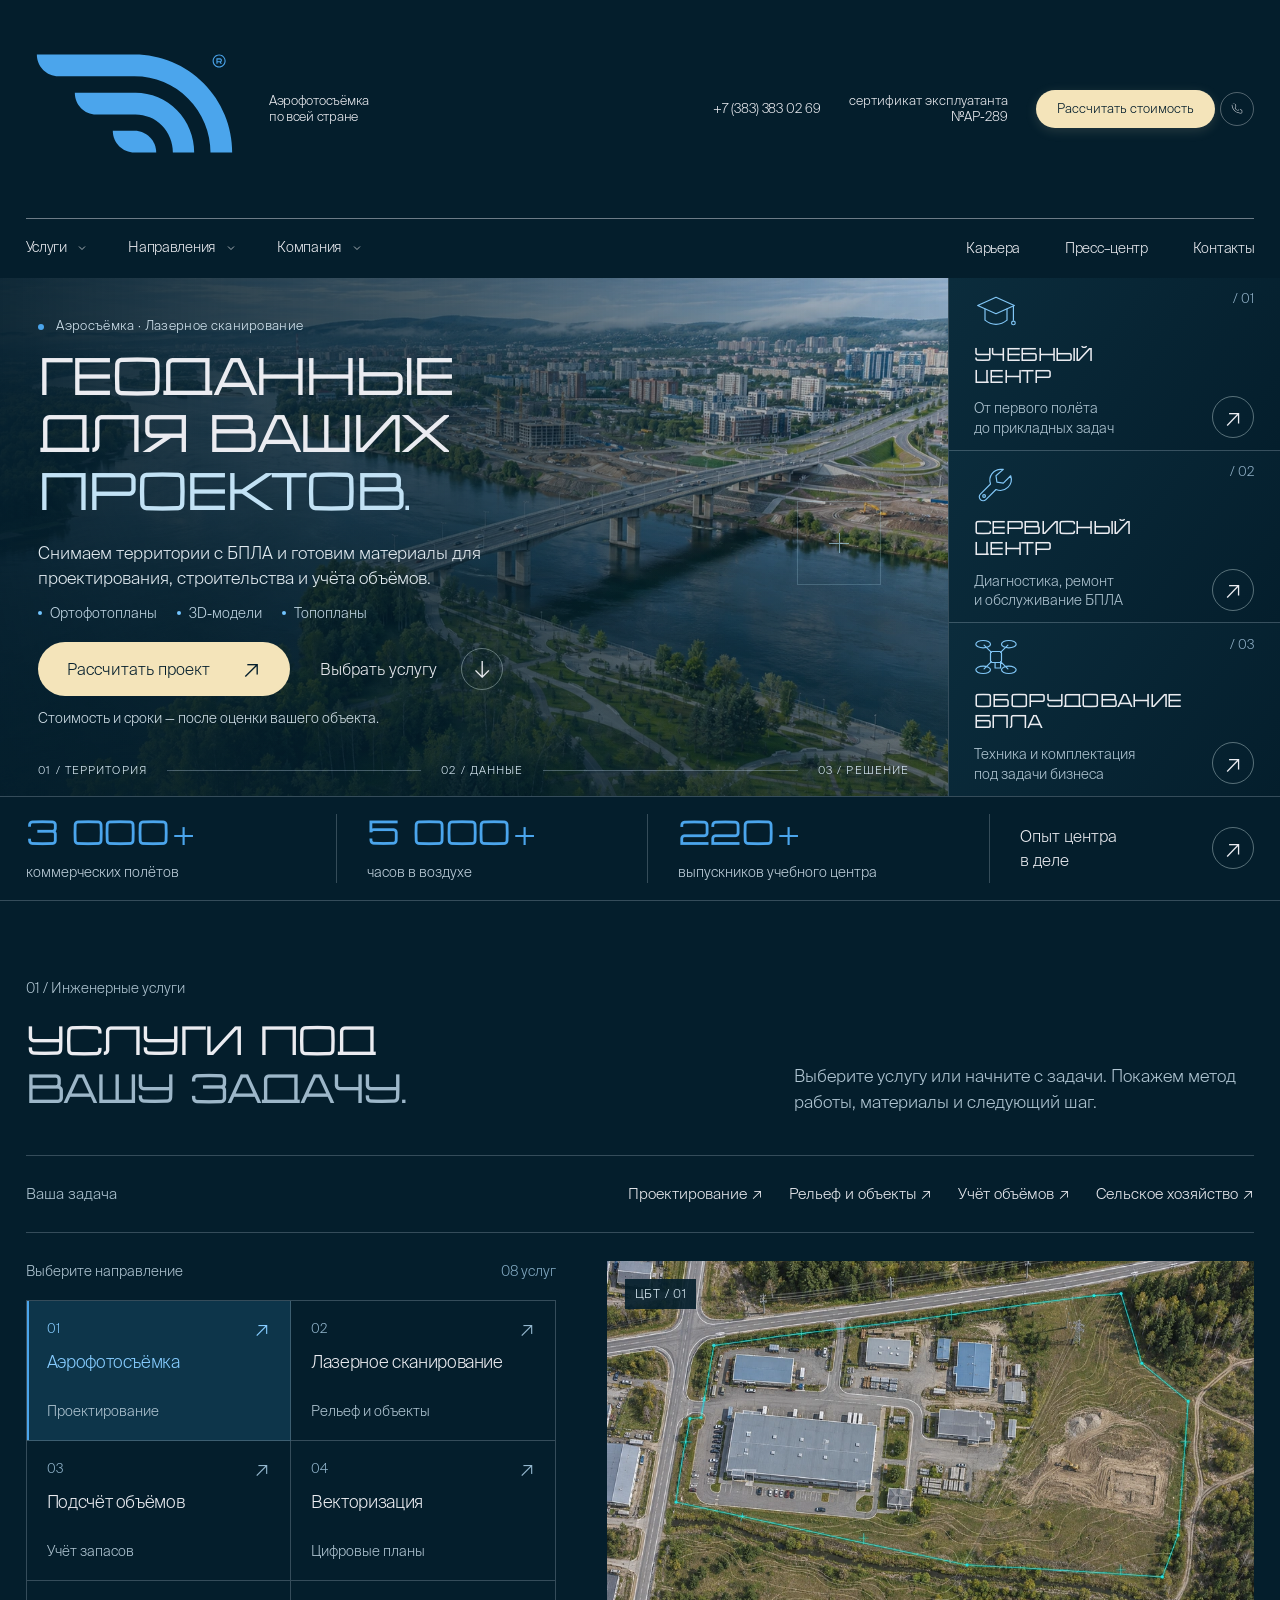
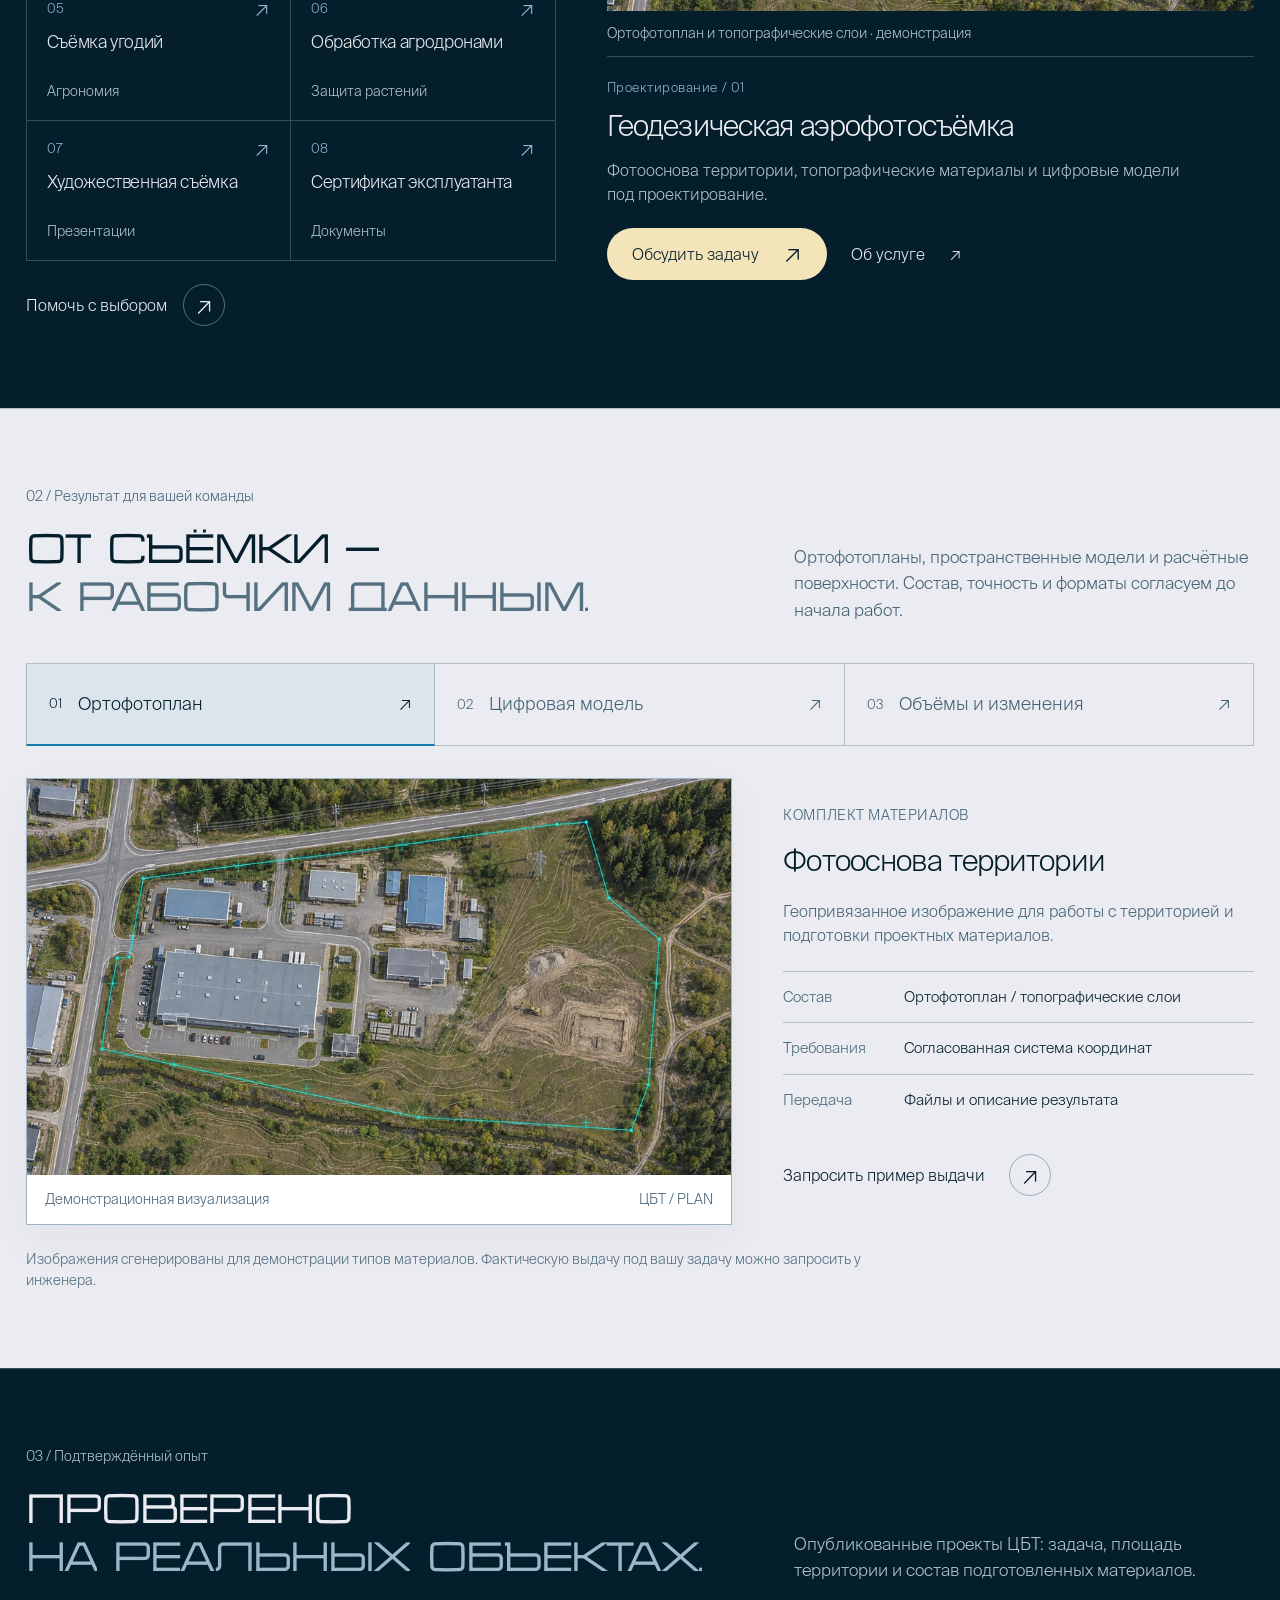
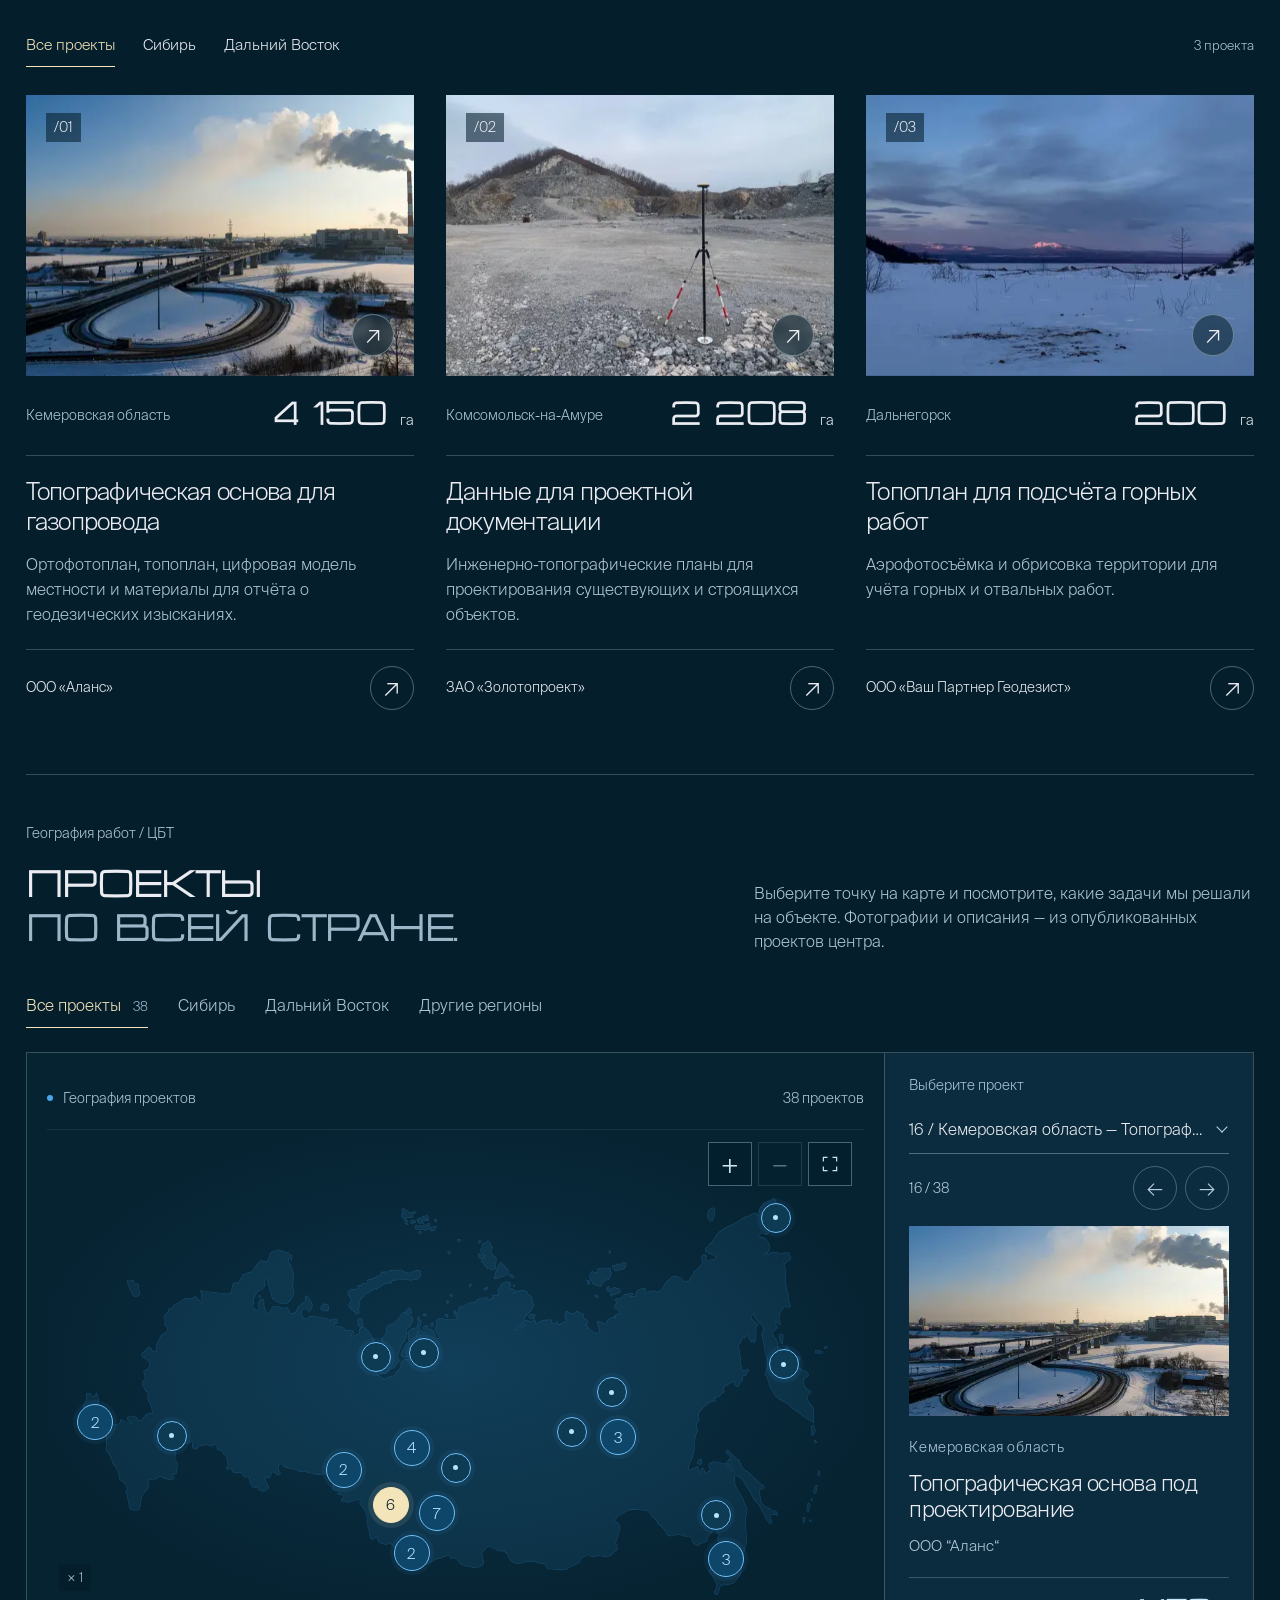
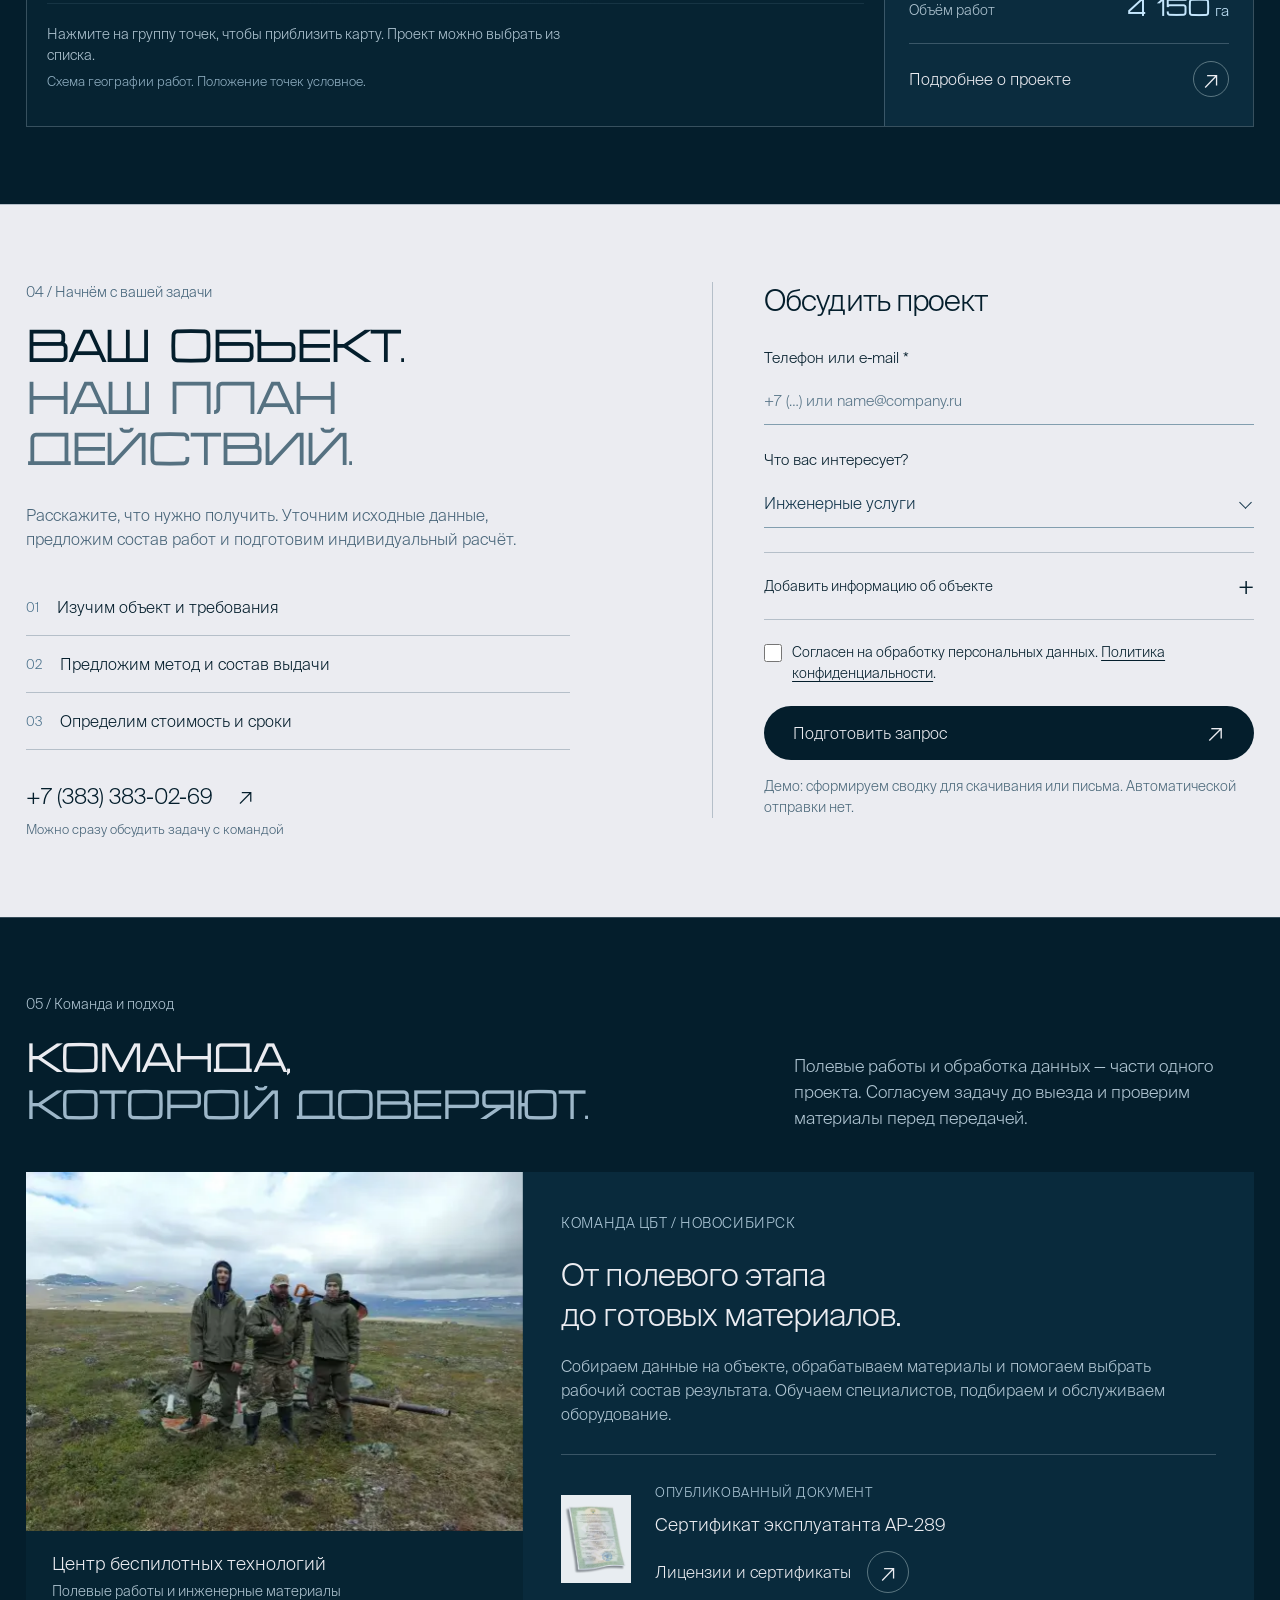
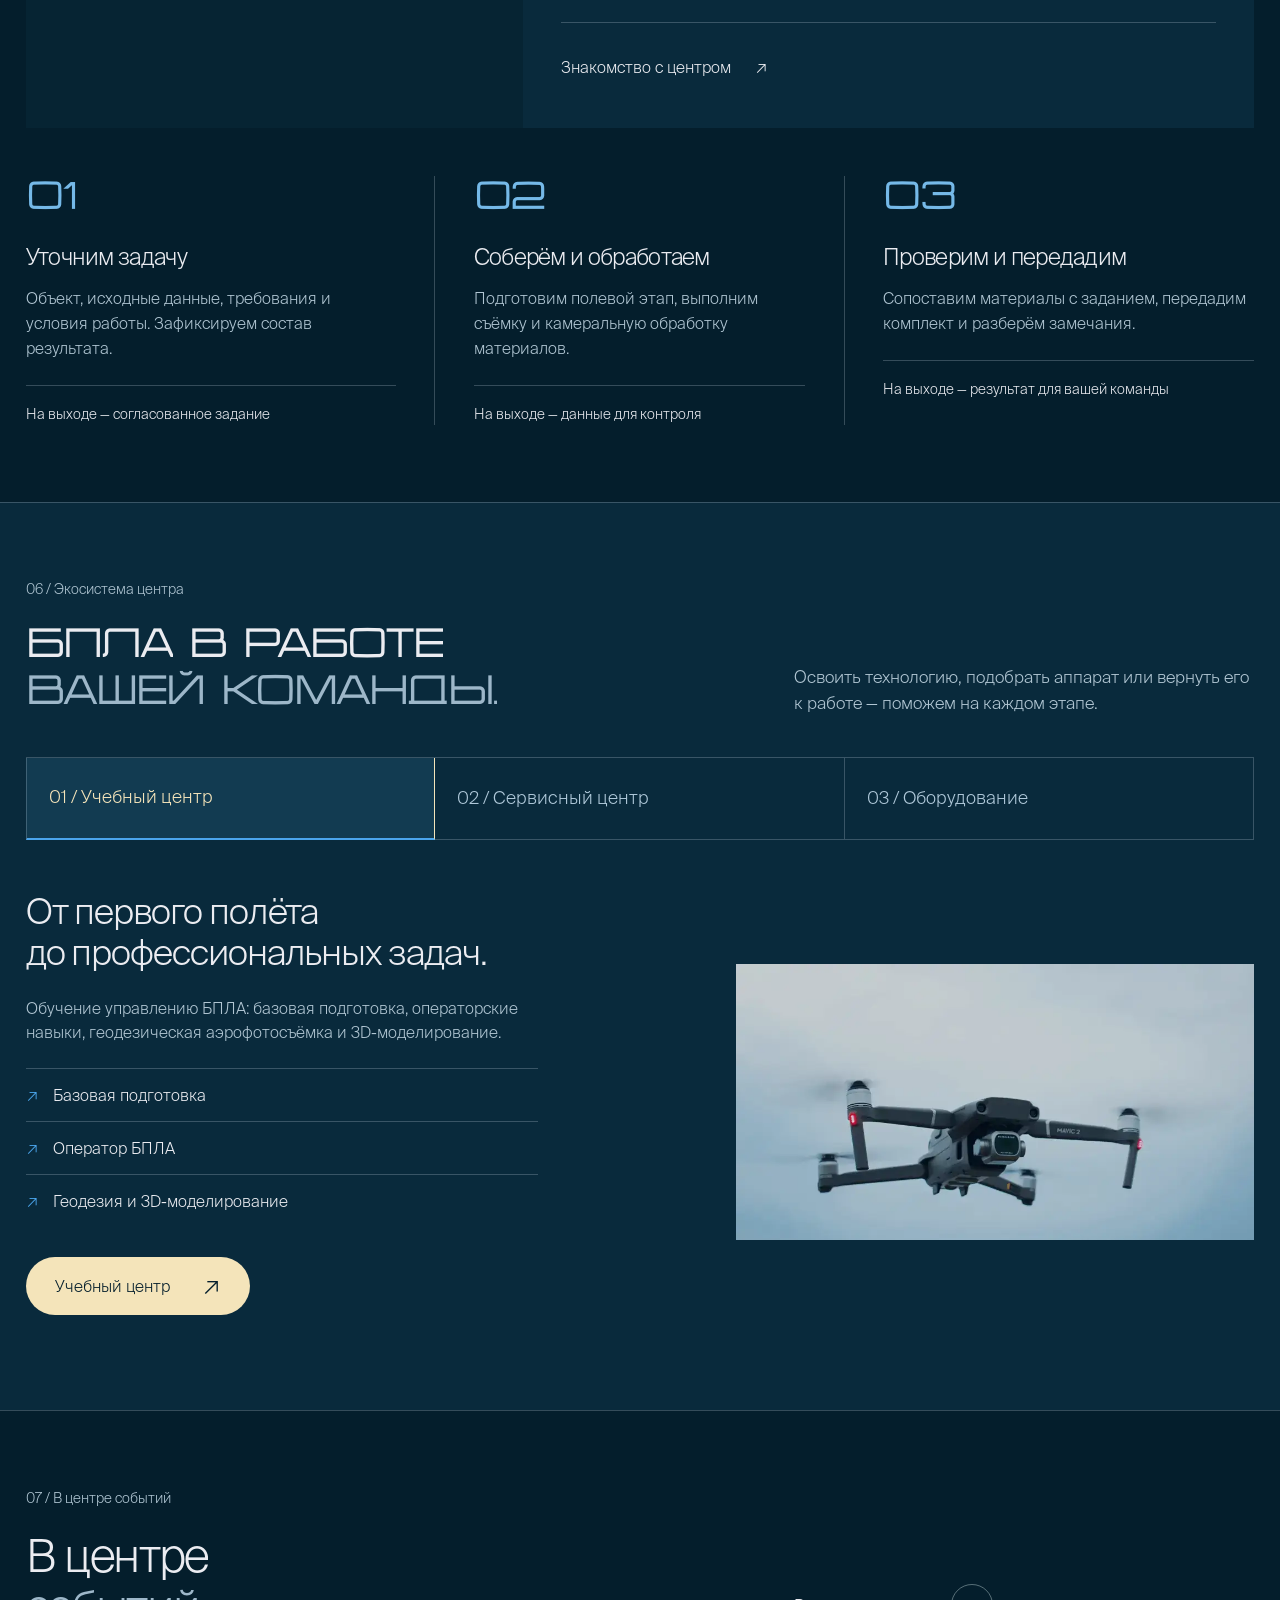
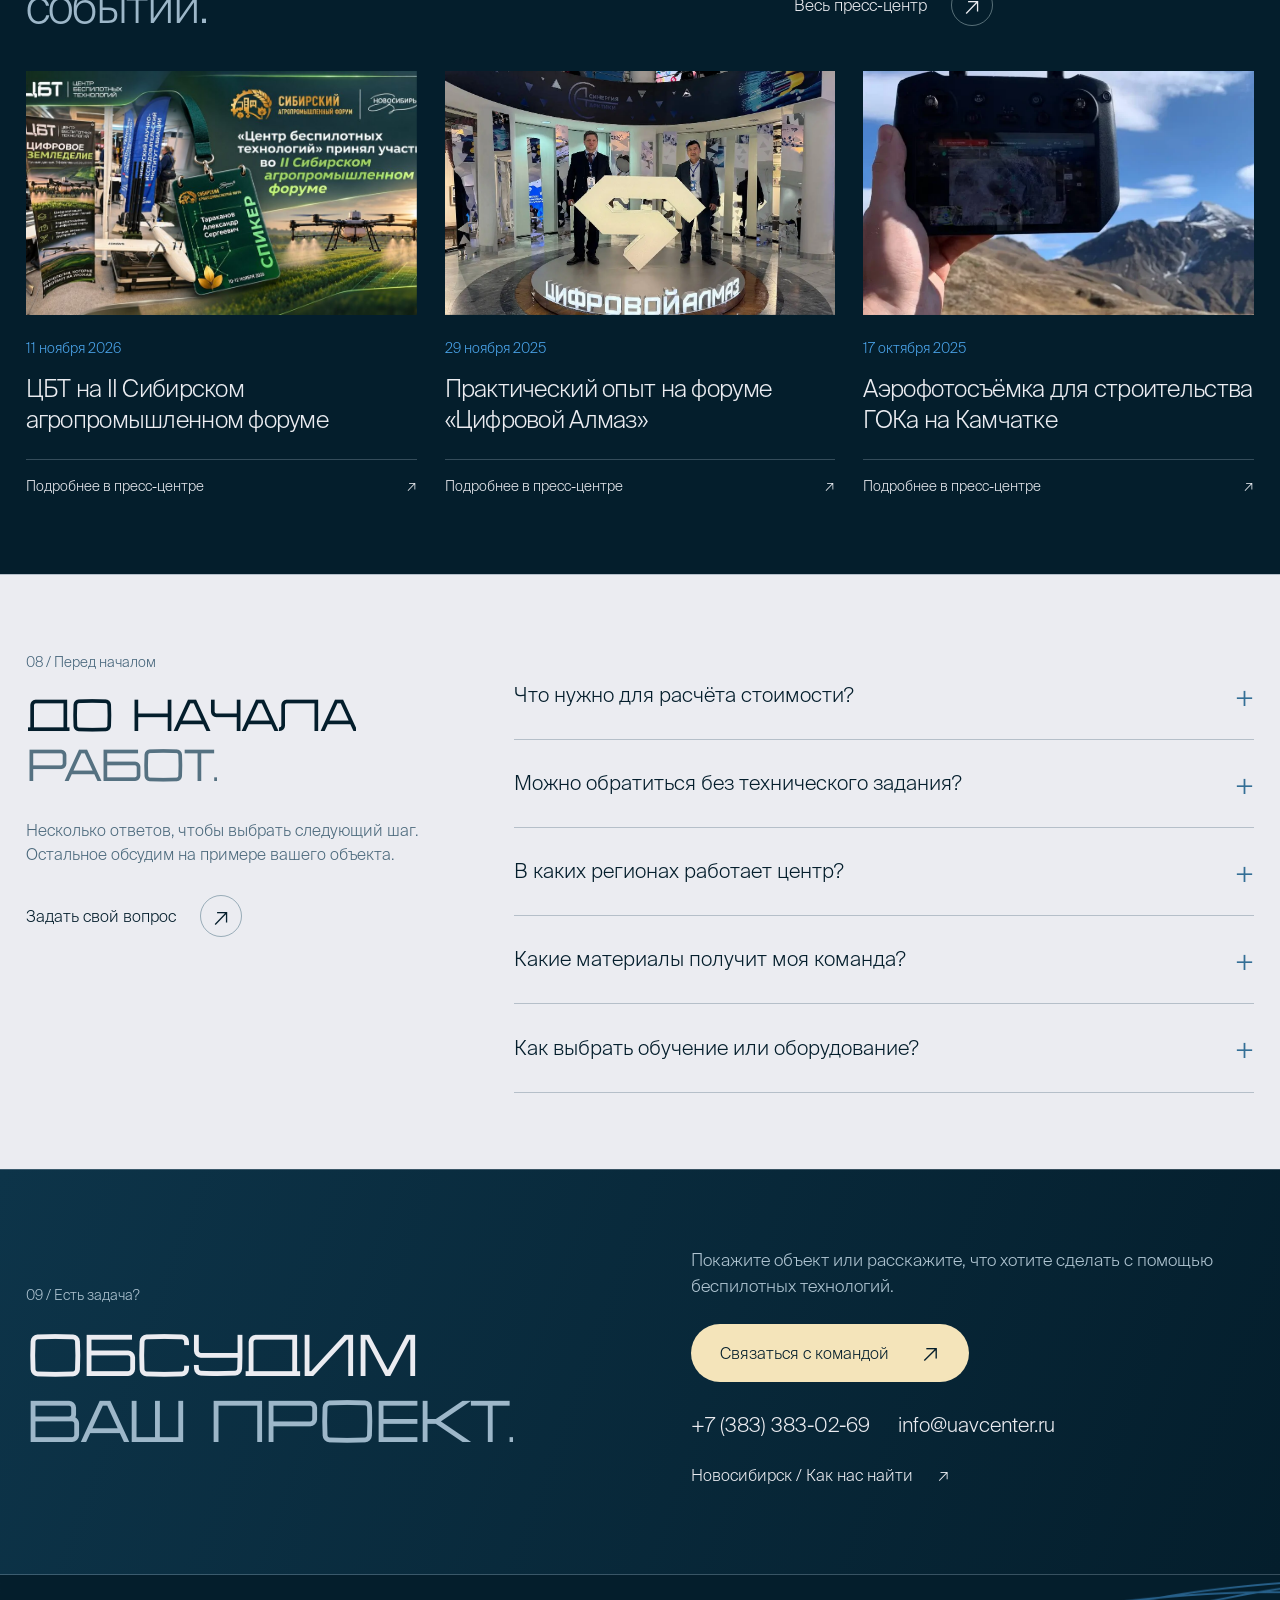
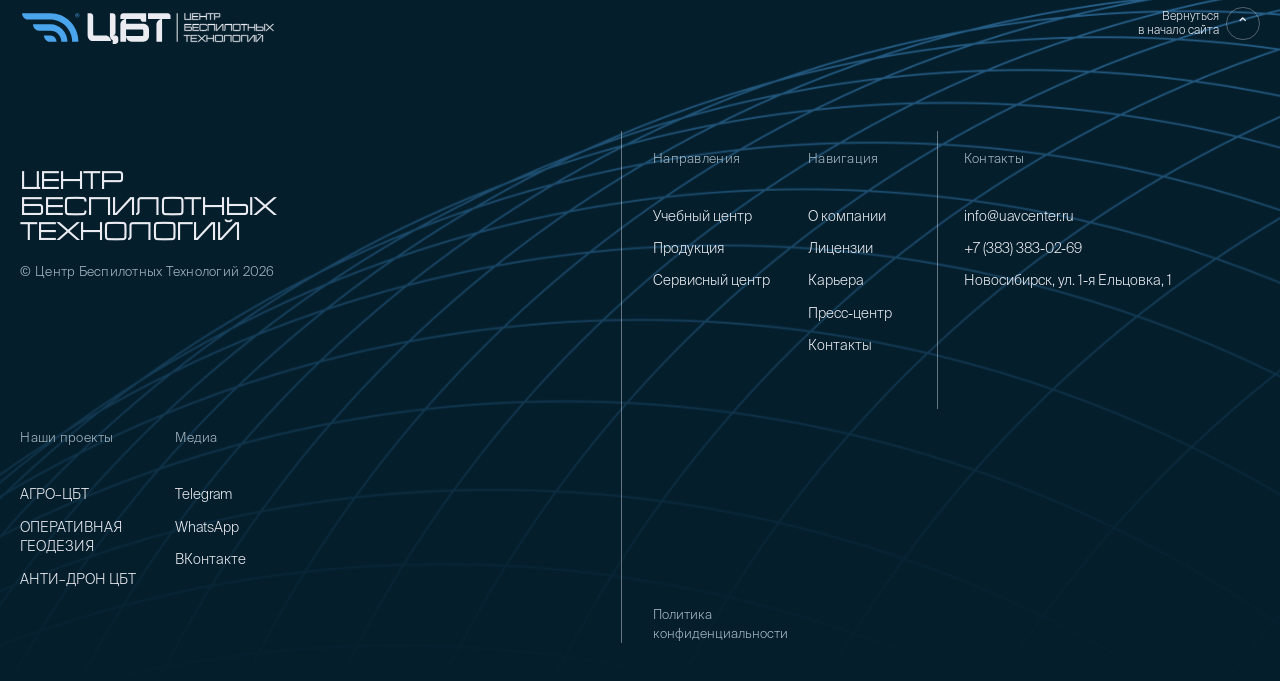
==== commit 84fac8e2: "Add interactive project geography and viewport-responsive hero" ====
--- a/index.html
+++ b/index.html
@@ -1,6 +1,6 @@
 <!DOCTYPE html>
 
-<html lang="ru"><head><meta charset="utf-8"/><meta content="width=device-width,initial-scale=1" name="viewport"/><meta content="#041e2c" name="theme-color"/><meta content="noindex,nofollow" name="robots"/><title>Центр беспилотных технологий — съёмка, геоданные и БПЛА</title><meta content="Аэрофотосъёмка, лазерное сканирование и геоданные для бизнеса. Обучение операторов, оборудование и сервис БПЛА. Центр беспилотных технологий." name="description"/><meta content="ЦБТ — от территории к точному решению" property="og:title"/><meta content="Редизайн главной: инженерные услуги, обучение, сервис и оборудование." property="og:description"/><meta content="website" property="og:type"/><meta content="https://moriarty32.github.io/uavcenter-glavnay/assets/preview.jpg?v=2" property="og:image"/><meta content="https://moriarty32.github.io/uavcenter-glavnay/" property="og:url"/><meta content="ru_RU" property="og:locale"/><link href="assets/favicon.svg" rel="icon"/><link as="font" crossorigin="" href="assets/SuisseIntl.woff2" rel="preload" type="font/woff2"/><link as="font" crossorigin="" href="assets/Radiotechnika.woff2" rel="preload" type="font/woff2"/><link href="styles.css" rel="stylesheet"/><link href="chrome.css" rel="stylesheet"/><link href="premium.css?v=2" rel="stylesheet"/><script defer="" src="navigation.js"></script><script defer="" src="app.js?v=2"></script></head><body class="brand-aligned"><a class="skip-link" href="#main">Перейти к содержанию</a><header class="header" id="top"><div class="container header-inner">
+<html lang="ru"><head><meta charset="utf-8"/><meta content="width=device-width,initial-scale=1" name="viewport"/><meta content="#041e2c" name="theme-color"/><meta content="noindex,nofollow" name="robots"/><title>Центр беспилотных технологий — съёмка, геоданные и БПЛА</title><meta content="Аэрофотосъёмка, лазерное сканирование и геоданные для бизнеса. Обучение операторов, оборудование и сервис БПЛА. Центр беспилотных технологий." name="description"/><meta content="ЦБТ — от территории к точному решению" property="og:title"/><meta content="Редизайн главной: инженерные услуги, обучение, сервис и оборудование." property="og:description"/><meta content="website" property="og:type"/><meta content="https://moriarty32.github.io/uavcenter-glavnay/assets/preview.jpg?v=3" property="og:image"/><meta content="https://moriarty32.github.io/uavcenter-glavnay/" property="og:url"/><meta content="ru_RU" property="og:locale"/><link href="assets/favicon.svg" rel="icon"/><link as="font" crossorigin="" href="assets/SuisseIntl.woff2" rel="preload" type="font/woff2"/><link as="font" crossorigin="" href="assets/Radiotechnika.woff2" rel="preload" type="font/woff2"/><link href="styles.css" rel="stylesheet"/><link href="chrome.css" rel="stylesheet"/><link href="premium.css?v=3" rel="stylesheet"/><link href="map.css?v=3" rel="stylesheet"/><script defer="" src="navigation.js"></script><script defer="" src="app.js?v=3"></script><script defer="" src="map.js?v=3"></script></head><body class="brand-aligned"><a class="skip-link" href="#main">Перейти к содержанию</a><header class="header" id="top"><div class="container header-inner">
 <a aria-label="Центр беспилотных технологий — главная" class="brand" href="#top"><picture><source media="(max-width:760px)" srcset="assets/logo-symbol.svg"/><img alt="ЦБТ — Центр беспилотных технологий" height="42" src="assets/logo.svg" width="244"/></picture></a>
 <a class="brand-caption" href="https://uavcenter.ru/aerofotosemka/">Аэрофотосъёмка<br/>по всей стране</a>
 <div class="header-contact"><a class="phone" href="tel:+73833830269">+7 (383) 383 02 69</a><a class="header-certificate" href="https://uavcenter.ru/sertyfikat-ekspluatanta/">сертификат эксплуатанта<br/>№АР-289</a><a aria-controls="estimate-dialog" aria-haspopup="dialog" class="btn header-estimate" data-estimate-open="" href="#request">Рассчитать стоимость</a><a aria-label="Позвонить в Центр" class="header-call" href="tel:+73833830269"><img alt="" height="38" src="assets/phone-original.svg" width="38"/></a></div>
@@ -25,7 +25,12 @@
 <figure class="service-example"><div class="service-art"><img alt="Эксплуатация БПЛА · иллюстрация" decoding="async" height="720" loading="lazy" src="assets/equipment.webp" width="1280"/><span aria-hidden="true" class="service-image-index">ЦБТ / 08</span></div><figcaption>Эксплуатация БПЛА · иллюстрация</figcaption></figure>
 <div class="service-panel-copy"><p class="technical-label">Документы / 08</p><h3 tabindex="-1">Помощь с сертификатом эксплуатанта</h3><p>Сопровождение подготовки документов и вопросов организации эксплуатации БПЛА.</p><div class="service-panel-actions"><button class="btn btn-cream" data-request="Помощь с сертификатом эксплуатанта" type="button">Обсудить задачу <span aria-hidden="true" class="arrow">↗</span></button><a class="text-link" href="https://uavcenter.ru/sertyfikat-ekspluatanta/">Об услуге <span aria-hidden="true">↗</span></a><a class="service-back" href="#service-catalog">Все услуги ↑</a></div></div></article></div></div></div></section>
 <section class="section section-paper" id="results"><div class="wrap"><div class="section-head"><div><p class="eyebrow">02 / Результат для вашей команды</p><h2 data-heading="">От съёмки —<br/><span class="soft">к рабочим данным.</span></h2></div><p>Ортофотопланы, пространственные модели и расчётные поверхности. Состав, точность и форматы согласуем до начала работ.</p></div><div aria-label="Примеры материалов" class="result-tabs" role="tablist"><button aria-controls="panel-plan" aria-selected="true" data-result="plan" id="tab-plan" role="tab" type="button"><span>01</span> Ортофотоплан <span aria-hidden="true">↗</span></button><button aria-controls="panel-model" aria-selected="false" data-result="model" id="tab-model" role="tab" tabindex="-1" type="button"><span>02</span> Цифровая модель <span aria-hidden="true">↗</span></button><button aria-controls="panel-volume" aria-selected="false" data-result="volume" id="tab-volume" role="tab" tabindex="-1" type="button"><span>03</span> Объёмы и изменения <span aria-hidden="true">↗</span></button></div><div aria-labelledby="tab-plan" class="result-panel" id="panel-plan" role="tabpanel" tabindex="0"><figure class="result-preview"><picture><source sizes="(max-width:1000px) 96vw,60vw" srcset="assets/result-plan-640.webp 640w,assets/result-plan-960.webp 960w,assets/result-plan-1280.webp 1280w,assets/result-plan-1600.webp 1600w" type="image/webp"/><img alt="Фотооснова территории — сгенерированная демонстрация типа материалов" decoding="async" height="900" loading="lazy" src="assets/result-plan-1280.webp" width="1600"/></picture><figcaption>Демонстрационная визуализация <span aria-hidden="true">ЦБТ / PLAN</span></figcaption></figure><div class="result-copy"><span class="technical-label">КОМПЛЕКТ МАТЕРИАЛОВ</span><h3>Фотооснова территории</h3><p>Геопривязанное изображение для работы с территорией и подготовки проектных материалов.</p><dl><div><dt>Состав</dt><dd>Ортофотоплан / топографические слои</dd></div><div><dt>Требования</dt><dd>Согласованная система координат</dd></div><div><dt>Передача</dt><dd>Файлы и описание результата</dd></div></dl><button class="text-link" data-request="Образец выдачи: Фотооснова территории" type="button">Запросить пример выдачи <span aria-hidden="true" class="circle-arrow">↗</span></button></div></div><div aria-labelledby="tab-model" class="result-panel" hidden="" id="panel-model" role="tabpanel" tabindex="0"><figure class="result-preview"><picture><source sizes="(max-width:1000px) 96vw,60vw" srcset="assets/result-model-640.webp 640w,assets/result-model-960.webp 960w,assets/result-model-1280.webp 1280w,assets/result-model-1600.webp 1600w" type="image/webp"/><img alt="Рельеф в трёх измерениях — сгенерированная демонстрация типа материалов" decoding="async" height="900" loading="lazy" src="assets/result-model-1280.webp" width="1600"/></picture><figcaption>Демонстрационная визуализация <span aria-hidden="true">ЦБТ / MODEL</span></figcaption></figure><div class="result-copy"><span class="technical-label">КОМПЛЕКТ МАТЕРИАЛОВ</span><h3>Рельеф в трёх измерениях</h3><p>Поверхность и пространственные данные для анализа, проектирования и расчётных задач.</p><dl><div><dt>Состав</dt><dd>Цифровая модель / облако точек</dd></div><div><dt>Требования</dt><dd>Состав по техническому заданию</dd></div><div><dt>Передача</dt><dd>Файлы и описание результата</dd></div></dl><button class="text-link" data-request="Образец выдачи: Рельеф в трёх измерениях" type="button">Запросить пример выдачи <span aria-hidden="true" class="circle-arrow">↗</span></button></div></div><div aria-labelledby="tab-volume" class="result-panel" hidden="" id="panel-volume" role="tabpanel" tabindex="0"><figure class="result-preview"><picture><source sizes="(max-width:1000px) 96vw,60vw" srcset="assets/result-volume-640.webp 640w,assets/result-volume-960.webp 960w,assets/result-volume-1280.webp 1280w,assets/result-volume-1600.webp 1600w" type="image/webp"/><img alt="Данные для расчёта — сгенерированная демонстрация типа материалов" decoding="async" height="900" loading="lazy" src="assets/result-volume-1280.webp" width="1600"/></picture><figcaption>Демонстрационная визуализация <span aria-hidden="true">ЦБТ / VOLUME</span></figcaption></figure><div class="result-copy"><span class="technical-label">КОМПЛЕКТ МАТЕРИАЛОВ</span><h3>Данные для расчёта</h3><p>Модели поверхностей для учёта запасов и контроля изменений по согласованной методике.</p><dl><div><dt>Состав</dt><dd>Поверхности / расчётные материалы</dd></div><div><dt>Требования</dt><dd>Границы и методика по заданию</dd></div><div><dt>Передача</dt><dd>Файлы и описание результата</dd></div></dl><button class="text-link" data-request="Образец выдачи: Данные для расчёта" type="button">Запросить пример выдачи <span aria-hidden="true" class="circle-arrow">↗</span></button></div></div><p class="result-note">Изображения сгенерированы для демонстрации типов материалов. Фактическую выдачу под вашу задачу можно запросить у инженера.</p></div></section>
-<section class="section" id="projects"><div class="wrap"><div class="section-head"><div><p class="eyebrow">03 / Подтверждённый опыт</p><h2 data-heading="">Проверено<br/><span class="soft">на реальных объектах.</span></h2></div><p>Опубликованные проекты ЦБТ: задача, площадь территории и состав подготовленных материалов.</p></div><div aria-label="Регион проектов" class="project-filters" role="group"><button aria-pressed="true" data-project-filter="all" type="button">Все проекты</button><button aria-pressed="false" data-project-filter="siberia" type="button">Сибирь</button><button aria-pressed="false" data-project-filter="east" type="button">Дальний Восток</button><span id="project-count" role="status">3 проекта</span></div><div class="project-grid"><article class="project-card" data-zone="siberia"><button aria-label="Подробнее: Топографическая основа для газопровода" class="project-photo" data-project="kuzbass" type="button"><img alt="Топографическая основа для газопровода — фотография из материалов ЦБТ" decoding="async" height="365" loading="lazy" src="assets/case-kemerovo.webp" width="505"/><span aria-hidden="true" class="photo-index">/01</span><span aria-hidden="true" class="circle-arrow">↗</span></button><div class="project-meta"><span>Кемеровская область</span><strong>4 150 <small>га</small></strong></div><h3>Топографическая основа для газопровода</h3><p>Ортофотоплан, топоплан, цифровая модель местности и материалы для отчёта о геодезических изысканиях.</p><div class="project-client"><span>ООО «Аланс»</span><button aria-label="Подробнее о проекте: Топографическая основа для газопровода" data-project="kuzbass" type="button">↗</button></div></article><article class="project-card" data-zone="east"><button aria-label="Подробнее: Данные для проектной документации" class="project-photo" data-project="amur" type="button"><img alt="Данные для проектной документации — фотография из материалов ЦБТ" decoding="async" height="365" loading="lazy" src="assets/case-amur.webp" width="505"/><span aria-hidden="true" class="photo-index">/02</span><span aria-hidden="true" class="circle-arrow">↗</span></button><div class="project-meta"><span>Комсомольск-на-Амуре</span><strong>2 208 <small>га</small></strong></div><h3>Данные для проектной документации</h3><p>Инженерно-топографические планы для проектирования существующих и строящихся объектов.</p><div class="project-client"><span>ЗАО «Золотопроект»</span><button aria-label="Подробнее о проекте: Данные для проектной документации" data-project="amur" type="button">↗</button></div></article><article class="project-card" data-zone="east"><button aria-label="Подробнее: Топоплан для подсчёта горных работ" class="project-photo" data-project="dalnegorsk" type="button"><img alt="Топоплан для подсчёта горных работ — фотография из материалов ЦБТ" decoding="async" height="365" loading="lazy" src="assets/case-dalnegorsk.webp" width="505"/><span aria-hidden="true" class="photo-index">/03</span><span aria-hidden="true" class="circle-arrow">↗</span></button><div class="project-meta"><span>Дальнегорск</span><strong>200 <small>га</small></strong></div><h3>Топоплан для подсчёта горных работ</h3><p>Аэрофотосъёмка и обрисовка территории для учёта горных и отвальных работ.</p><div class="project-client"><span>ООО «Ваш Партнер Геодезист»</span><button aria-label="Подробнее о проекте: Топоплан для подсчёта горных работ" data-project="dalnegorsk" type="button">↗</button></div></article></div><div class="geography"><div><p class="eyebrow">География работ</p><h3>База — Новосибирск.<br/>Объекты — по всей стране.</h3><p>Готовность к выезду, логистику и график оцениваем под конкретный объект. Среди опубликованных проектов — Кузбасс, Приамурье и Приморье.</p><a class="text-link" href="https://uavcenter.ru/about/">География и опыт центра <span aria-hidden="true" class="circle-arrow">↗</span></a></div><img alt="Карта России из материалов Центра беспилотных технологий" decoding="async" height="670" loading="lazy" src="assets/russia.svg" width="1256"/></div></div></section>
+<section class="section" id="projects"><div class="wrap"><div class="section-head"><div><p class="eyebrow">03 / Подтверждённый опыт</p><h2 data-heading="">Проверено<br/><span class="soft">на реальных объектах.</span></h2></div><p>Опубликованные проекты ЦБТ: задача, площадь территории и состав подготовленных материалов.</p></div><div aria-label="Регион проектов" class="project-filters" role="group"><button aria-pressed="true" data-project-filter="all" type="button">Все проекты</button><button aria-pressed="false" data-project-filter="siberia" type="button">Сибирь</button><button aria-pressed="false" data-project-filter="east" type="button">Дальний Восток</button><span id="project-count" role="status">3 проекта</span></div><div class="project-grid"><article class="project-card" data-zone="siberia"><button aria-label="Подробнее: Топографическая основа для газопровода" class="project-photo" data-project="kuzbass" type="button"><img alt="Топографическая основа для газопровода — фотография из материалов ЦБТ" decoding="async" height="365" loading="lazy" src="assets/case-kemerovo.webp" width="505"/><span aria-hidden="true" class="photo-index">/01</span><span aria-hidden="true" class="circle-arrow">↗</span></button><div class="project-meta"><span>Кемеровская область</span><strong>4 150 <small>га</small></strong></div><h3>Топографическая основа для газопровода</h3><p>Ортофотоплан, топоплан, цифровая модель местности и материалы для отчёта о геодезических изысканиях.</p><div class="project-client"><span>ООО «Аланс»</span><button aria-label="Подробнее о проекте: Топографическая основа для газопровода" data-project="kuzbass" type="button">↗</button></div></article><article class="project-card" data-zone="east"><button aria-label="Подробнее: Данные для проектной документации" class="project-photo" data-project="amur" type="button"><img alt="Данные для проектной документации — фотография из материалов ЦБТ" decoding="async" height="365" loading="lazy" src="assets/case-amur.webp" width="505"/><span aria-hidden="true" class="photo-index">/02</span><span aria-hidden="true" class="circle-arrow">↗</span></button><div class="project-meta"><span>Комсомольск-на-Амуре</span><strong>2 208 <small>га</small></strong></div><h3>Данные для проектной документации</h3><p>Инженерно-топографические планы для проектирования существующих и строящихся объектов.</p><div class="project-client"><span>ЗАО «Золотопроект»</span><button aria-label="Подробнее о проекте: Данные для проектной документации" data-project="amur" type="button">↗</button></div></article><article class="project-card" data-zone="east"><button aria-label="Подробнее: Топоплан для подсчёта горных работ" class="project-photo" data-project="dalnegorsk" type="button"><img alt="Топоплан для подсчёта горных работ — фотография из материалов ЦБТ" decoding="async" height="365" loading="lazy" src="assets/case-dalnegorsk.webp" width="505"/><span aria-hidden="true" class="photo-index">/03</span><span aria-hidden="true" class="circle-arrow">↗</span></button><div class="project-meta"><span>Дальнегорск</span><strong>200 <small>га</small></strong></div><h3>Топоплан для подсчёта горных работ</h3><p>Аэрофотосъёмка и обрисовка территории для учёта горных и отвальных работ.</p><div class="project-client"><span>ООО «Ваш Партнер Геодезист»</span><button aria-label="Подробнее о проекте: Топоплан для подсчёта горных работ" data-project="dalnegorsk" type="button">↗</button></div></article></div><section aria-labelledby="geography-title" class="geography-map" id="geography">
+<div class="geography-heading"><div><p class="eyebrow">География работ / ЦБТ</p><h3 id="geography-title">Проекты<br/><span class="soft">по всей стране.</span></h3></div><p>Выберите точку на карте и посмотрите, какие задачи мы решали на объекте. Фотографии и описания — из опубликованных проектов центра.</p></div>
+<div aria-label="Регионы проектов" class="map-filters" role="group"><button aria-pressed="true" data-map-filter="all" type="button">Все проекты <span>38</span></button><button aria-pressed="false" data-map-filter="siberia" type="button">Сибирь</button><button aria-pressed="false" data-map-filter="east" type="button">Дальний Восток</button><button aria-pressed="false" data-map-filter="other" type="button">Другие регионы</button></div>
+<div class="geography-layout"><div class="map-surface"><div class="map-topline"><span><i aria-hidden="true" class="signal-dot"></i> География проектов</span><span aria-live="polite" id="map-visible-count">38 проектов</span></div><div aria-describedby="map-help" aria-label="Интерактивная карта проектов ЦБТ" class="project-map" id="project-map" role="group" tabindex="0"><div aria-hidden="true" class="map-world"><img alt="" decoding="async" draggable="false" height="670" loading="lazy" src="assets/russia.svg" width="1256"/></div><div class="map-points"></div><div aria-label="Масштаб карты" class="map-tools" role="group"><button aria-label="Увеличить карту" id="map-zoom-in" type="button">+</button><button aria-label="Уменьшить карту" id="map-zoom-out" type="button">−</button><button aria-label="Показать всю карту" id="map-reset" type="button"><svg aria-hidden="true" viewbox="0 0 24 24"><path d="M4 9V4h5m6 0h5v5M4 15v5h5m6 0h5v-5"></path></svg></button></div><span aria-hidden="true" class="map-scale">× <span id="map-scale">1</span></span></div><p id="map-help">Нажмите на группу точек, чтобы приблизить карту. Проект можно выбрать из списка.</p><p class="map-disclaimer">Схема географии работ. Положение точек условное.</p></div>
+<div aria-labelledby="map-preview-title" class="map-card-preview"><div class="map-project-navigation"><label for="map-project-select">Выберите проект</label><div class="map-select-wrap"><select id="map-project-select"></select></div><div class="map-pager"><span aria-live="polite" id="map-project-index"></span><button aria-label="Предыдущий проект" id="map-project-prev" type="button">←</button><button aria-label="Следующий проект" id="map-project-next" type="button">→</button></div></div><figure><img alt="" decoding="async" height="365" id="map-preview-image" loading="lazy" src="assets/case-kemerovo.webp" width="505"/></figure><div class="map-preview-copy"><p class="technical-label" id="map-preview-region"></p><h4 id="map-preview-title"></h4><p id="map-preview-location"></p><div class="map-preview-meta"><span id="map-preview-measure">Объём работ</span><strong id="map-preview-area"></strong></div><button class="text-link" id="map-project-detail" type="button">Подробнее о проекте <span aria-hidden="true" class="circle-arrow">↗</span></button></div></div></div>
+<noscript><p class="nojs-note">Интерактивная карта доступна с JavaScript. <a href="https://uavcenter.ru/#map-container">Открыть географию проектов на сайте ЦБТ ↗</a></p></noscript></section></div></section>
 <section class="section section-paper" id="request"><div class="wrap request-layout"><div class="request-intro"><p class="eyebrow">04 / Начнём с вашей задачи</p><h2 data-heading="">Ваш объект.<br/><span class="soft">Наш план действий.</span></h2><p>Расскажите, что нужно получить. Уточним исходные данные, предложим состав работ и подготовим индивидуальный расчёт.</p><ol class="request-steps"><li><span>01</span> Изучим объект и требования</li><li><span>02</span> Предложим метод и состав выдачи</li><li><span>03</span> Определим стоимость и сроки</li></ol><a class="direct-phone" href="tel:+73833830269">+7 (383) 383-02-69 <span aria-hidden="true">↗</span></a><p class="direct-note">Можно сразу обсудить задачу с командой</p></div><form class="request-form" id="project-request" novalidate=""><h3>Обсудить проект</h3><label class="field">Телефон или e-mail *<input autocomplete="off" maxlength="180" minlength="5" name="contact" placeholder="+7 (…) или name@company.ru" required=""/></label><label class="field">Что вас интересует?<select name="interest"><option>Инженерные услуги</option><option>Обучение</option><option>Сервис и ремонт</option><option>Оборудование</option><option>Помощь с выбором</option></select></label><details class="optional-fields"><summary>Добавить информацию об объекте <span aria-hidden="true">+</span></summary><label class="field">Регион и объект<input maxlength="180" name="region" placeholder="Где находится объект"/></label><label class="field">Что нужно получить<textarea maxlength="1500" name="task" placeholder="Задача, площадь, нужные материалы и сроки"></textarea></label></details><label class="check"><input name="consent" required="" type="checkbox"/><span>Согласен на обработку персональных данных. <a href="https://uavcenter.ru/confidencial/" rel="noopener" target="_blank">Политика конфиденциальности</a>.</span></label><button class="btn btn-dark" type="submit">Подготовить запрос <span aria-hidden="true" class="arrow">↗</span></button><p class="form-demo">Демо: сформируем сводку для скачивания или письма. Автоматической отправки нет.</p><p class="form-error" hidden="" role="alert"></p></form></div></section>
 <section class="section" id="company"><div class="wrap"><div class="section-head"><div><p class="eyebrow">05 / Команда и подход</p><h2 data-heading="">Команда,<br/><span class="soft">которой доверяют.</span></h2></div><p>Полевые работы и обработка данных — части одного проекта. Согласуем задачу до выезда и проверим материалы перед передачей.</p></div><div class="company-grid"><figure class="team-photo"><img alt="Полевые специалисты Центра беспилотных технологий" decoding="async" height="365" loading="lazy" src="assets/team.webp" width="505"/><figcaption>Центр беспилотных технологий<span>Полевые работы и инженерные материалы</span></figcaption></figure><div class="company-copy"><span class="technical-label">КОМАНДА ЦБТ / НОВОСИБИРСК</span><h3>От полевого этапа<br/>до готовых материалов.</h3><p>Собираем данные на объекте, обрабатываем материалы и помогаем выбрать рабочий состав результата. Обучаем специалистов, подбираем и обслуживаем оборудование.</p><div class="document-link"><img alt="Сертификат эксплуатанта из документов ЦБТ" height="88" loading="lazy" src="assets/certificate.webp" width="70"/><div><span class="technical-label">ОПУБЛИКОВАННЫЙ ДОКУМЕНТ</span><p>Сертификат эксплуатанта АР-289</p><a class="text-link" href="https://uavcenter.ru/documents/">Лицензии и сертификаты <span aria-hidden="true" class="circle-arrow">↗</span></a></div></div><a class="text-link" href="https://uavcenter.ru/about/">Знакомство с центром <span aria-hidden="true">↗</span></a></div></div><div class="workflow"><article><span class="process-no">01</span><h3>Уточним задачу</h3><p>Объект, исходные данные, требования и условия работы. Зафиксируем состав результата.</p><span class="process-output">На выходе — согласованное задание</span></article><article><span class="process-no">02</span><h3>Соберём и обработаем</h3><p>Подготовим полевой этап, выполним съёмку и камеральную обработку материалов.</p><span class="process-output">На выходе — данные для контроля</span></article><article><span class="process-no">03</span><h3>Проверим и передадим</h3><p>Сопоставим материалы с заданием, передадим комплект и разберём замечания.</p><span class="process-output">На выходе — результат для вашей команды</span></article></div></div></section>
 <section class="section section-panel" id="directions"><div class="wrap"><div class="section-head"><div><p class="eyebrow">06 / Экосистема центра</p><h2 data-heading="">БПЛА в работе<br/><span class="soft">вашей команды.</span></h2></div><p>Освоить технологию, подобрать аппарат или вернуть его к работе — поможем на каждом этапе.</p></div><div aria-label="Направления центра" class="direction-tabs" role="tablist"><button aria-controls="direction-panel-training" aria-selected="true" data-direction="training" id="direction-training" role="tab" tabindex="0" type="button">01 / Учебный центр</button><button aria-controls="direction-panel-repair" aria-selected="false" data-direction="repair" id="direction-repair" role="tab" tabindex="-1" type="button">02 / Сервисный центр</button><button aria-controls="direction-panel-equipment" aria-selected="false" data-direction="equipment" id="direction-equipment" role="tab" tabindex="-1" type="button">03 / Оборудование</button></div><div aria-labelledby="direction-training" class="direction-panel" id="direction-panel-training" role="tabpanel" tabindex="0"><div class="direction-detail"><h3>От первого полёта<br/>до профессиональных задач.</h3><p>Обучение управлению БПЛА: базовая подготовка, операторские навыки, геодезическая аэрофотосъёмка и 3D-моделирование.</p><ul><li>Базовая подготовка</li><li>Оператор БПЛА</li><li>Геодезия и 3D-моделирование</li></ul><a class="btn btn-cream" href="https://uavcenter.ru/uchebnyj-centr-bpla/">Учебный центр <span aria-hidden="true" class="arrow">↗</span></a></div><figure><img alt="Учебный центр — изображение из материалов ЦБТ" decoding="async" height="500" loading="lazy" src="assets/training.webp" width="940"/></figure></div><div aria-labelledby="direction-repair" class="direction-panel" hidden="" id="direction-panel-repair" role="tabpanel" tabindex="0"><div class="direction-detail"><h3>Техника снова<br/>готова к работе.</h3><p>Диагностика, обслуживание и ремонт беспилотных аппаратов. Состав работ определяем после оценки состояния оборудования.</p><ul><li>Диагностика неисправностей</li><li>Обслуживание и ремонт</li><li>Подбор комплектующих</li></ul><a class="btn btn-cream" href="https://uavcenter.ru/remont-kvadrokopterov-bpla/">Сервисный центр <span aria-hidden="true" class="arrow">↗</span></a></div><figure><img alt="Сгенерированная иллюстрация: диагностика и ремонт квадрокоптера" decoding="async" height="853" loading="lazy" src="assets/service.webp" width="1280"/><figcaption>Иллюстрация направления</figcaption></figure></div><div aria-labelledby="direction-equipment" class="direction-panel" hidden="" id="direction-panel-equipment" role="tabpanel" tabindex="0"><div class="direction-detail"><h3>Оборудование<br/>под вашу задачу.</h3><p>Промышленные БПЛА, полезная нагрузка и комплектация. Подбор с учётом применения, условий и требований вашей команды.</p><ul><li>Промышленные БПЛА</li><li>Полезная нагрузка</li><li>Комплектация и внедрение</li></ul><a class="btn btn-cream" href="https://uavcenter.ru/promyshlennye-drony-bpla/">Каталог оборудования <span aria-hidden="true" class="arrow">↗</span></a></div><figure><img alt="Сгенерированная иллюстрация: комплект беспилотного оборудования" decoding="async" height="853" loading="lazy" src="assets/equipment.webp" width="1280"/><figcaption>Иллюстрация направления</figcaption></figure></div></div></section>
@@ -35,4 +40,4 @@
 <div class="mobile-cta"><a aria-label="Позвонить в центр" class="call" href="tel:+73833830269"><img alt="" height="22" src="assets/phone-original.svg" width="22"/></a><button class="btn btn-cream" data-request="Обсудить задачу" type="button">Обсудить задачу <span aria-hidden="true" class="arrow">↗</span></button></div>
 <dialog aria-labelledby="project-dialog-title" id="project-dialog"><div class="dialog-top"><span class="technical-label">ПРОЕКТ ИЗ ПРАКТИКИ ЦБТ</span><button aria-label="Закрыть проект" class="dialog-close" type="button">×</button></div><div class="project-dialog-body"><img alt="" height="365" id="project-dialog-image" width="505"/><div><p class="eyebrow" id="project-dialog-region"></p><h2 id="project-dialog-title"></h2><p id="project-dialog-description"></p><p id="project-dialog-detail"></p><a class="text-link" href="https://uavcenter.ru/about/">Материалы компании <span aria-hidden="true">↗</span></a><button class="btn btn-cream" id="project-dialog-request" type="button">Обсудить похожий объект <span aria-hidden="true" class="arrow">↗</span></button></div></div></dialog>
 <dialog aria-labelledby="request-dialog-title" id="request-dialog"><div class="dialog-top"><span>Ваш запрос</span><button aria-label="Закрыть запрос" class="dialog-close" type="button">×</button></div><div class="request-dialog-grid"><div class="request-dialog-intro"><span class="technical-label">ОТ ЗАДАЧИ К РЕШЕНИЮ</span><h2 id="request-dialog-title">Расскажите,<br/>что нужно<br/>сделать.</h2><p>Подготовим исходные данные для разговора с командой центра.</p><a href="tel:+73833830269">+7 (383) 383-02-69 ↗</a></div><div class="request-dialog-body"><form class="request-form" id="quick-request" novalidate=""><label class="field quick-region-field" hidden="">Регион / расположение объекта<input maxlength="180" name="region" placeholder="Где находится объект"/></label><label class="field">Телефон или e-mail *<input autocomplete="off" maxlength="180" minlength="5" name="contact" placeholder="+7 (…) или name@company.ru" required=""/></label><label class="field">Тема обращения<input maxlength="180" name="interest" placeholder="Что вас интересует"/></label><label class="field">Кратко о задаче <span class="optional">необязательно</span><textarea maxlength="1500" name="task" placeholder="Объект, регион, желаемый результат"></textarea></label><label class="check"><input name="consent" required="" type="checkbox"/><span>Согласен на обработку персональных данных. <a href="https://uavcenter.ru/confidencial/" rel="noopener" target="_blank">Политика конфиденциальности</a>.</span></label><button class="btn btn-dark" type="submit">Подготовить запрос <span aria-hidden="true" class="arrow">↗</span></button><p class="form-demo">Демо: сформируем сводку для скачивания или письма. Автоматической отправки нет.</p><p class="form-error" hidden="" role="alert"></p></form><div hidden="" id="request-complete" tabindex="-1"><p class="eyebrow">Параметры собраны</p><h3>Запрос подготовлен</h3><p>Заявка ещё не отправлена. Передайте сводку команде удобным способом.</p><dl id="request-summary"></dl><button class="btn btn-dark" id="download-request" type="button">Скачать сводку <span aria-hidden="true">↓</span></button><a class="text-link" href="mailto:info@uavcenter.ru" id="email-request">Подготовить письмо <span aria-hidden="true">↗</span></a><button class="text-link" id="edit-request" type="button">← Изменить параметры</button></div></div></div></dialog>
-<noscript><p class="nojs-note">Для обсуждения задачи позвоните <a href="tel:+73833830269">+7 (383) 383-02-69</a> или напишите <a href="mailto:info@uavcenter.ru">info@uavcenter.ru</a>.</p><style>[data-request],.mobile-cta button,.header-estimate,.request-form,.mobile-menu{display:none!important}.brand-aligned .main-nav{display:flex;position:static;max-height:none} .service-catalog,.service-back{display:none!important}.service-browser{display:block!important}.service-panel[hidden]{display:block!important}.service-panel{margin-bottom:40px}</style></noscript></body></html>
+<noscript><p class="nojs-note">Для обсуждения задачи позвоните <a href="tel:+73833830269">+7 (383) 383-02-69</a> или напишите <a href="mailto:info@uavcenter.ru">info@uavcenter.ru</a>.</p><style>[data-request],.mobile-cta button,.header-estimate,.request-form,.mobile-menu{display:none!important}.brand-aligned .main-nav{display:flex;position:static;max-height:none} .service-catalog,.service-back{display:none!important}.service-browser{display:block!important}.service-panel[hidden]{display:block!important}.service-panel{margin-bottom:40px} .map-card-preview,.map-tools,.map-filters,.map-surface #map-help{display:none!important}.geography-layout{display:block!important}</style></noscript><script id="geography-data" type="application/json">[{"id":"geo-1","number":1,"title":"Топографическая основа – догазификация","region":"Новосибирск","location":"Мочищенский район","description":"Создание топографической основы для проекта догазификации населенных пунктов Новосибирской области.","detail":"Материалы опубликованного проекта Центра беспилотных технологий.","area":"518","unit":"га","image":"geography/project-01.webp","zone":"siberia","x":42.688,"y":77.0},{"id":"geo-2","number":2,"title":"Новый проект АГРО–ЦБТ: инновационные решения","region":"Новосибирск","location":"Красноозерка","description":"Проведение работ по аэрофотосъемке сельскохозяйственных угодий Красноозерского района. Помогаем партнерам компании оперативно внедрять новые технологии для ведения предприятий.","detail":"Материалы опубликованного проекта Центра беспилотных технологий.","area":"28 700","unit":"га","image":"geography/project-02.webp","zone":"siberia","x":39.247,"y":79.0},{"id":"geo-3","number":3,"title":"Ликвидация свалки Калининского района","region":"Новосибирск","location":"ООО «Русское горно-химическое общество»","description":"Центр Беспилотных Технологий по заказу администрации поселка Пашино Новосибирской области оказывает еженедельное сопровождение исполнения проекта по объекту: «Ликвидация несанкционированной свалки на территории Калининского района г. Новосибирска и рекультивация земельных участков, на которых расположена свалка».","detail":"Материалы опубликованного проекта Центра беспилотных технологий.","area":"34","unit":"га","image":"geography/project-03.webp","zone":"siberia","x":46.774,"y":83.0},{"id":"geo-4","number":4,"title":"Догазификация Новосибирской области","region":"Новосибирск","location":"Озеро Чаны","description":"Работы по содействию в догазификации Новосибирской области.","detail":"Материалы опубликованного проекта Центра беспилотных технологий.","area":"3 940","unit":"га","image":"geography/project-04.webp","zone":"siberia","x":38.172,"y":73.0},{"id":"geo-5","number":5,"title":"Догазификация Новосибирской области","region":"Новосибирск","location":"Озеро Карачи","description":"Работы в рамках проекта догазификации Новосибирской области.","detail":"Материалы опубликованного проекта Центра беспилотных технологий.","area":"76.2","unit":"га","image":"geography/project-05.webp","zone":"siberia","x":43.011,"y":64.0},{"id":"geo-6","number":6,"title":"Догазификация Новосибирской области","region":"Новосибирск","location":"Чулым","description":"Работы в рамках проекта догазификации Новосибирской области, а также подсчет перемещения земляных масс при строительстве транспортно–логистического центра","detail":"Материалы опубликованного проекта Центра беспилотных технологий.","area":"6.8","unit":"га","image":"geography/project-06.webp","zone":"siberia","x":45.161,"y":68.0},{"id":"geo-7","number":7,"title":"Комплексные кадастровые работы","region":"Новосибирск","location":"Гусиный Брод","description":"Центр Беспилотных Технологий способствовал проведению комплексных кадастровых работ","detail":"Материалы опубликованного проекта Центра беспилотных технологий.","area":"5 490","unit":"га","image":"geography/project-07.webp","zone":"siberia","x":46.989,"y":73.0},{"id":"geo-8","number":8,"title":"Комплексные кадастровые работы","region":"Новосибирск","location":"Карган","description":"Центр Беспилотных Технологий способствовал проведению комплексных кадастровых работ","detail":"Материалы опубликованного проекта Центра беспилотных технологий.","area":"20 600","unit":"га","image":"geography/project-08.webp","zone":"siberia","x":41.398,"y":71.0},{"id":"geo-9","number":9,"title":"Догазификация Новосибирской области","region":"Новосибирск","location":"Новоульяновское","description":"Работы в рамках проекта догазификации Новосибирской области.","detail":"Материалы опубликованного проекта Центра беспилотных технологий.","area":"82,2","unit":"га","image":"geography/project-09.webp","zone":"siberia","x":36.022,"y":66.0},{"id":"geo-10","number":10,"title":"Догазификация Новосибирской области","region":"Новосибирск","location":"Барабинск","description":"Работы в рамках проекта догазификации Новосибирской области.","detail":"Материалы опубликованного проекта Центра беспилотных технологий.","area":"344","unit":"га","image":"geography/project-10.webp","zone":"siberia","x":33.871,"y":71.0},{"id":"geo-11","number":11,"title":"Догазификация Новосибирской области","region":"Новосибирск","location":"Чик","description":"Работы в рамках проекта догазификации Новосибирской области.","detail":"Материалы опубликованного проекта Центра беспилотных технологий.","area":"107","unit":"га","image":"geography/project-11.webp","zone":"siberia","x":44.624,"y":85.0},{"id":"geo-12","number":12,"title":"Догазификация Новосибирской области","region":"Новосибирск","location":"Коченево","description":"Работы в рамках проекта догазификации Новосибирской области.","detail":"Материалы опубликованного проекта Центра беспилотных технологий.","area":"26.6","unit":"га","image":"geography/project-12.webp","zone":"siberia","x":41.398,"y":58.0},{"id":"geo-13","number":13,"title":"Топоснова для \"Восточного Объезда”","region":"Барышево","location":"ООО «Русское горно-химическое общество»","description":"Разработали топографическую основу для проекта \"Восточный Объезд” в городе Новосибирск","detail":"Материалы опубликованного проекта Центра беспилотных технологий.","area":"943","unit":"га","image":"geography/project-13.webp","zone":"siberia","x":50.0,"y":68.0},{"id":"geo-14","number":14,"title":"Несанкционированный полигон отходов","region":"Томск","location":"Аэрофотосъемка","description":"Проведение аэрофотосъемки для осмотра электрических сетей с помощью БПЛА.","detail":"Материалы опубликованного проекта Центра беспилотных технологий.","area":"2690","unit":"га","image":"geography/project-14.webp","zone":"siberia","x":46.774,"y":62.0},{"id":"geo-15","number":15,"title":"Топографическая основа в Междуреченске","region":"Кемеровская область","location":"Топографической основа","description":"Создание топографической основы для предприятия горнодобывающей отрасли в городе Междуреченск","detail":"Материалы опубликованного проекта Центра беспилотных технологий.","area":"133","unit":"га","image":"geography/project-15.webp","zone":"siberia","x":48.925,"y":76.0},{"id":"geo-16","number":16,"title":"Топографическая основа под проектирование","region":"Кемеровская область","location":"ООО “Аланс“","description":"Центр Беспилотных Технологий взял на себя обязательства по проектированию газопровода высокого и среднего давления для микрорайонов Кемеровской области – Кузбасс. Все работы от аэрофотосъемки до создания топо–плана были выполнены суммарно за 94 дня, а результатом стали ортфотоплан, топоплан, цифровая модель местности и материалы для отчета о геодезических изысканиях.","detail":"Материалы опубликованного проекта Центра беспилотных технологий.","area":"4 150","unit":"га","image":"geography/project-16.webp","zone":"siberia","x":46.237,"y":78.0},{"id":"geo-17","number":17,"title":"Аэрофотосъемка по всей сибири","region":"Красноярск","location":"Аэрофотосъемка","description":"Специалисты Центра Беспилотных Технологий регулярно выезжают в Сибирские города для оказания различных услуг по аэрофотосъемке с использованием БПЛА.","detail":"Материалы опубликованного проекта Центра беспилотных технологий.","area":"9 140","unit":"га","image":"geography/project-17.webp","zone":"siberia","x":51.075,"y":79.0},{"id":"geo-18","number":18,"title":"Топографическая основа для туристической базы","region":"Алтайский край","location":"Аэрофотосъемка","description":"Подготовка топографической основы для проектирования туристических объектов в Алтайском крае, селе Соузга","detail":"Материалы опубликованного проекта Центра беспилотных технологий.","area":"1200","unit":"га","image":"geography/project-18.webp","zone":"siberia","x":45.699,"y":91.0},{"id":"geo-19","number":19,"title":"Топографическая основа для золотодобычи","region":"Алтайский край","location":"Ключевский район","description":"Разработка топографической основы для лицензионного участка золотодобывающей компании","detail":"Материалы опубликованного проекта Центра беспилотных технологий.","area":"698","unit":"га","image":"geography/project-19.webp","zone":"siberia","x":42.473,"y":88.0},{"id":"geo-20","number":20,"title":"Проект догазификации населенных пунктов","region":"Алтайский край","location":"Топографическая основа","description":"Центр Беспилотных Технологий взял на себя ответственность в создании топографической основы для проекта догазификации населенных пунктов Алтайского края. Работы были проведены в селе Налобиха.","detail":"Материалы опубликованного проекта Центра беспилотных технологий.","area":"281","unit":"га","image":"geography/project-20.webp","zone":"siberia","x":39.785,"y":86.0},{"id":"geo-21","number":21,"title":"Топографическая основа для туристической базы","region":"Алтайский край","location":"Аэрофотосъемка","description":"Подготовка топографической основы для проектирования туристических объектов в Алтайском крае, селе Талда","detail":"Материалы опубликованного проекта Центра беспилотных технологий.","area":"295","unit":"га","image":"geography/project-21.webp","zone":"siberia","x":46,"y":85},{"id":"geo-22","number":22,"title":"Река Ирелях – Проектно–изыскательные работы","region":"Якутия (Саха)","location":"Мирный","description":"Проведение проектно-изыскательных работ по очистке р. Ирелях от иловых отложений в районе мкр. Заречный и территории, расположенной выше по течению от места предполагаемой зоны благоустройства.","detail":"Материалы опубликованного проекта Центра беспилотных технологий.","area":"20,72","unit":"га","image":"geography/project-22.webp","zone":"east","x":72.043,"y":65.0},{"id":"geo-23","number":23,"title":"Разработка ортофотоплана","region":"Якутия (Саха)","location":"Ортофотоплан","description":"Подготовка ортофотоплана с пространственным разрешением 5 см/пкс для объектов в г. Якутск и Хангаласском улусе Республика Саха (Якутия) для комплексных кадастровых работ","detail":"Материалы опубликованного проекта Центра беспилотных технологий.","area":"6 521","unit":"га","image":"geography/project-23.webp","zone":"east","x":70.968,"y":49.0},{"id":"geo-24","number":24,"title":"Аэрофотосъемка лицензионного участка","region":"Якутия (Саха)","location":"Аэрофотосъемка","description":"Проведение работ по аэрофотосъемке для лицензированного участка горнодобывающей компании в городе Мирный. Способствовали развитию и продвижению в области работ компании, оказывая необходимые услуги.","detail":"Материалы опубликованного проекта Центра беспилотных технологий.","area":"425","unit":"га","image":"geography/project-24.webp","zone":"east","x":65.591,"y":59.0},{"id":"geo-25","number":25,"title":"Отвод к площадке рудного поля","region":"Якутия (Саха)","location":"Институт ТранНефтегазпроект","description":"Оказали услуги компании ТранНефтегазпроект в помощи в проведении газопровода в селе Кюбяинде (Вилюйский улус Якутии). Для проведения работ в труднодоступной территории, какой является село Кюбяинде, необходимы специалисты с опытом проходки в местах работы особой сложности. С поставленной задачей отлично справилась команда Центра Беспилотных Технологий.","detail":"Материалы опубликованного проекта Центра беспилотных технологий.","area":"18 000","unit":"га","image":"geography/project-25.webp","zone":"east","x":74.194,"y":60.0},{"id":"geo-26","number":26,"title":"Отвод к площадке рудного поля","region":"Якутия (Саха)","location":"Аэрофотосъемка","description":"Центр Беспилотных Технологий провел работы по аэрофотосъемке для комплексных кадастровых работ в Мохсоголлохе — посёлке городского типа в Хангаласском улусе Республики Саха.","detail":"Материалы опубликованного проекта Центра беспилотных технологий.","area":"147","unit":"га","image":"geography/project-26.webp","zone":"east","x":69.355,"y":56.0},{"id":"geo-27","number":27,"title":"Аэросъемка объекта газопровода","region":"Норильск","location":"АО «Нефтегазмонтаж»","description":"Центр Беспилотных Технологий помогал компании АО «Нефтегазмонтаж» в работе над объектом строительства Газопровода. ЦБТ оказал услуги по аэрофотосъемке для клиента. Объем работ составил 640 га.","detail":"Материалы опубликованного проекта Центра беспилотных технологий.","area":"639","unit":"га","image":"geography/project-27.webp","zone":"siberia","x":45.699,"y":39.0},{"id":"geo-28","number":28,"title":"Полигон твердых бытовых отходов","region":"Мариинск","location":"Аэрофотосъемка","description":"Управление отходами – это сложная задача со множеством нюансов, для решения которой необходимы своевременное получение данных и регулярный мониторинг. Работа людей на полигонах ТБО (твердых бытовых отходов) несет массу опасностей. Особенно опасна эта работа в развивающихся регионах, где она проводится без надлежащей защиты.","detail":"Материалы опубликованного проекта Центра беспилотных технологий.","area":"34,6","unit":"га","image":"geography/project-28.webp","zone":"siberia","x":48,"y":75},{"id":"geo-29","number":29,"title":"Подъезд к Савкинскому месторождению брусита","region":"Октябрьский район","location":"Савкинское месторождение Брусита","description":"Савкинское месторождение брусита, расположенное в Октябрьском районе Еврейской автономной области, считается крупнейшим известным в мире по запасам руды, которые по последним оценкам составляют порядка 30 млн. тонн.","detail":"Материалы опубликованного проекта Центра беспилотных технологий.","area":"6 860","unit":"га","image":"geography/project-29.webp","zone":"east","x":84.946,"y":94.0},{"id":"geo-30","number":30,"title":"Несанкционированный полигон отходов","region":"Приморский край","location":"Аэрофотосъемка","description":"Центр Беспилотных Технологий активно влияет на экологическое состояние природы нашей страны. Одним из многих проектов по развитию экологии является проведение аэрофотосъемки несанкционированного полигона твердых бытовых отходов в Морском","detail":"Материалы опубликованного проекта Центра беспилотных технологий.","area":"194","unit":"га","image":"geography/project-30.webp","zone":"east","x":87.097,"y":92.0},{"id":"geo-31","number":31,"title":"Объект строительства газопровода","region":"Волгоград","location":"Аэрофотосъемка","description":"Центр Беспилотных Технологий способствовал строительству объекта газопровода в Волгограде","detail":"Материалы опубликованного проекта Центра беспилотных технологий.","area":"45000","unit":"га","image":"geography/project-31.webp","zone":"other","x":11.828,"y":60.0},{"id":"geo-32","number":32,"title":"Аэрофотосъемка электр–сетевого хозяйства","region":"Крым","location":"Аэрофотосъемка","description":"Оказание услуг по аэрофотосъемке электро–сетевого хозяйства","detail":"Материалы опубликованного проекта Центра беспилотных технологий.","area":"11 000","unit":"га","image":"geography/project-32.webp","zone":"other","x":0.538,"y":52.0},{"id":"geo-33","number":33,"title":"Аэрофотосъемка электр–сетевого хозяйства","region":"Сочи","location":"Аэрофотосъемка","description":"Центр Беспилотных Технологий оказывал услуги по аэрофотосъемке электро–сетевого хозяйства","detail":"Материалы опубликованного проекта Центра беспилотных технологий.","area":"14 000","unit":"га","image":"geography/project-33.webp","zone":"other","x":2.688,"y":61.0},{"id":"geo-34","number":34,"title":"Горно-обогатительный комбинат на Камчатке","region":"Камчатский край","location":"ООО “Горняк–Север”","description":"Центр Беспилотных Технологий взял ответственность за выполнение предпроектных работ по рекогносцировочному обследованию подъездных путей к объекту «Строительство горно-обогатительного комбината», месторождение Кумроч в Усть-Камчатском муниципальном районе Камчатского края","detail":"Материалы опубликованного проекта Центра беспилотных технологий.","area":"1 800","unit":"га","image":"geography/project-34.webp","zone":"east","x":94.086,"y":42.0},{"id":"geo-35","number":35,"title":"Золото–добывающее предприятие – ТОПОСНОВА","region":"Чукотский автономный округ","location":"Топографическая основа","description":"Центр Беспилотных Технологий занимался созданием топографической основы для золото–добывающего предприятия","detail":"Материалы опубликованного проекта Центра беспилотных технологий.","area":"3500","unit":"га","image":"geography/project-35.webp","zone":"east","x":93.011,"y":5.0},{"id":"geo-36","number":36,"title":"Топоснова для проекта \"Арктический ВОЛС\"","region":"Крайний Север России","location":"Создание топографической основы","description":"Этот проект обеспечит высокоскоростную связь для ключевых промышленных объектов в регионе. Работы по созданию топографической основы являются одним из самых важных этапов в реализации проекта, который призван соединить Арктику с остальным миром. Проект станет важной частью глобальной связи, способствуя развитию экономики и безопасности.","detail":"Материалы опубликованного проекта Центра беспилотных технологий.","area":"750","unit":"км","image":"geography/project-36.webp","zone":"other","x":39.247,"y":40.0},{"id":"geo-37","number":37,"title":"Комсомольск-на-Амуре","region":"Комсомольск-на-Амуре","location":"ЗАО \"Золотопроект\"","description":"Выполнение инженерно-геодезических изысканий территории. Получение полных, достоверных и достаточных инженерно-топографических планов масштабов 1:1000, 1:2000 для подготовки проектной документации, данных о существующих и строящихся зданиях и сооружениях (наземных, подземных и надземных), элементах планировки, выявление опасных природных процессов и факторов техногенного воздействия.","detail":"Материалы опубликованного проекта Центра беспилотных технологий.","area":"2208","unit":"га","image":"geography/project-37.webp","zone":"east","x":85,"y":80},{"id":"geo-38","number":38,"title":"Дальнегорск","region":"Дальнегорск","location":"ООО \"Ваш Партнер Геодезист\"","description":"Выполнение аэрофотосъемочных работ (АФС) по производству съемки и обрисовки для подсчета горных работ в масштабе 1:500 и отвальных работ в масштабе 1:2000. Конечный результат аэрофотосъемки топографический план с указанием высотных отметок.","detail":"Материалы опубликованного проекта Центра беспилотных технологий.","area":"200","unit":"га","image":"geography/project-38.webp","zone":"east","x":87,"y":87}]</script></body></html>
--- a/premium.css
+++ b/premium.css
@@ -241,3 +241,55 @@
  .direction-short{padding-block:18px}
 }
 @media print{.service-catalog,.service-back{display:none}.service-browser{display:block}.service-panel[hidden]{display:block!important}}
+
+/* Fit the commercial screen to the viewport, including the measured brand header. */
+@media(min-width:761px){
+ .home-hero{height:calc(100svh - var(--header-height,11vw));display:flex;flex-direction:column;container-type:size}
+ .hero-stage{flex:1;min-height:0;grid-template-rows:minmax(0,1fr)}
+ .hero-main{min-height:0;height:100%;padding:clamp(20px,3cqh,38px) 3vw clamp(48px,6cqh,72px);align-items:center}
+ .hero-copy{max-width:min(780px,100%)}
+ .hero-copy h1{font-size:clamp(34px,min(4.7vw,8.5cqh),104px);line-height:1.08}
+ .hero-copy .eyebrow{font-size:clamp(13px,1.6cqh,16px);margin-bottom:clamp(16px,2.6cqh,28px)}
+ .hero-description{font-size:clamp(17px,min(1.3vw,2.55cqh),27px);margin-top:clamp(16px,2.8cqh,26px);max-width:31em}
+ .hero-deliverables{margin-top:clamp(12px,2cqh,18px)}
+ .hero-actions{margin-top:clamp(18px,3cqh,28px)}
+ .hero-actions .btn{min-height:52px}
+ .hero-note{margin-top:clamp(10px,1.8cqh,18px)}
+ .hero-register{bottom:clamp(16px,2.8cqh,26px)}
+ .hero-facts{flex:none;padding-block:clamp(14px,2.8cqh,26px)}
+ .hero-facts strong{font-size:clamp(26px,min(2.9vw,5.5cqh),64px)}
+ .hero-facts p{margin-top:6px}
+ .hero-directions{min-height:0;grid-template-rows:repeat(3,minmax(0,1fr))}
+ .direction-short{padding-block:clamp(16px,2.7cqh,28px);gap:10px;min-height:0}
+ .direction-short h2{font-size:clamp(18px,min(1.55vw,3cqh),36px)}
+}
+@media(min-width:761px) and (max-height:800px){
+ .hero-main{padding-block:20px 46px}
+ .hero-copy h1{font-size:clamp(32px,min(4.2vw,8cqh),62px)}
+ .hero-copy .eyebrow{margin-bottom:14px}
+ .hero-description{font-size:17px;line-height:1.4;margin-top:14px}
+ .hero-deliverables{margin-top:10px}
+ .hero-actions{margin-top:16px}
+ .hero-note{font-size:13px;margin-top:10px}
+ .hero-facts{padding-block:14px}
+ .hero-facts strong{font-size:clamp(25px,4.8cqh,38px)}
+ .direction-short{padding-block:14px;gap:8px}
+ .direction-short .direction-icon{display:none}
+ .direction-short .direction-no{grid-column:2;grid-row:1;font-size:12px}
+ .direction-short h2{grid-column:1/-1;grid-row:1;font-size:clamp(16px,min(1.45vw,3.8cqh),24px);padding-right:26px}
+ .direction-short .route-description{grid-row:2;font-size:14px}
+ .direction-short .circle-arrow{grid-row:2;width:32px;height:32px;font-size:19px}
+}
+@media(min-width:761px) and (max-width:1100px){
+ .direction-short h2{font-size:clamp(15px,1.9vw,18px);padding-right:0}
+ .direction-short .direction-no{display:none}
+ .hero-register{gap:10px;font-size:10px}
+ .hero-actions{gap:12px 20px}
+ .hero-actions .text-link{gap:12px}
+}
+@media(min-width:761px) and (max-height:560px){
+ .home-hero{height:auto;min-height:calc(100svh - var(--header-height,11vw));container-type:normal}
+ .hero-main{min-height:420px;align-items:flex-start}
+ .hero-copy h1{font-size:36px}
+ .hero-facts strong{font-size:28px}
+}
--- a/map.css
+++ b/map.css
@@ -0,0 +1,55 @@
+.geography-map{margin-top:64px;padding-top:48px;border-top:1px solid var(--line)}
+.geography-heading{display:grid;grid-template-columns:1.25fr 1fr;gap:8vw;align-items:end;margin-bottom:30px}
+.geography-heading h3{font:clamp(30px,3vw,64px)/1.15 Radio,Arial,sans-serif;letter-spacing:-.04em;text-transform:uppercase}
+.geography-heading>p{max-width:34em;color:var(--muted);font-size:clamp(16px,1.15vw,23px)}
+.map-filters{display:flex;gap:12px 30px;flex-wrap:wrap;margin-bottom:24px}
+.map-filters button{font-size:16px;min-height:44px;padding:10px 0;border-bottom:1px solid transparent;color:var(--muted)}
+.map-filters button[aria-pressed=true]{color:var(--cream);border-color:var(--cream)}
+.map-filters span{font-size:13px;color:#9dbbd0;margin-left:8px}
+.geography-layout{display:grid;grid-template-columns:minmax(0,1fr) minmax(290px,.43fr);border:1px solid var(--line);background:#062332}
+.map-surface{min-width:0;display:flex;flex-direction:column;justify-content:center;padding:22px 20px}
+.map-topline{display:flex;justify-content:space-between;align-items:center;gap:20px;font-size:14px;color:var(--muted);padding-bottom:20px}
+.map-topline>span:first-child{display:flex;align-items:center;gap:10px}
+.project-map{position:relative;aspect-ratio:1256/730;width:100%;overflow:hidden;isolation:isolate;touch-action:pan-y pinch-zoom;cursor:grab;background:radial-gradient(ellipse at 50% 50%,#0c3349 0,#062332 75%);border-block:1px solid #afd5ef18}
+.project-map.is-dragging{cursor:grabbing}
+.map-world{position:absolute;inset:5% 3%;transform:translate(var(--map-x,0px),var(--map-y,0px)) scale(var(--map-zoom,1));transform-origin:center;pointer-events:none}
+.map-world img{width:100%;height:100%;object-fit:fill;user-select:none;opacity:.95}
+.map-points{position:absolute;inset:0;pointer-events:none}
+.map-point{position:absolute;display:grid;place-items:center;width:44px;height:44px;transform:translate(-50%,-50%);padding:0;border:0;border-radius:50%;pointer-events:auto;cursor:pointer;z-index:2;color:#b6e2ff;font:15px/1 Suisse,Arial,sans-serif;background:transparent}
+.map-point:before{content:'';position:absolute;inset:7px;border:1px solid #71c0fa;background:#0d3b54;border-radius:50%;box-shadow:0 0 0 4px #4ba5ec13;z-index:-1;transition:background .3s,border-color .3s,box-shadow .3s}
+.map-point.is-cluster:before{inset:4px;background:#0d4668}
+.map-point[aria-pressed=true]{color:#041e2c;z-index:3}
+.map-point[aria-pressed=true]:before{background:var(--cream);border-color:var(--cream);box-shadow:0 0 0 5px #f4e4ba18}
+.map-point .point-dot{width:5px;height:5px;border-radius:50%;background:currentColor}
+.map-point:focus-visible{outline-offset:0}
+.map-tools{position:absolute;right:12px;top:12px;display:flex;gap:6px;z-index:5}
+.map-tools button{display:grid;place-items:center;width:44px;height:44px;border:1px solid #8eb4cc77;background:#041e2cf2;color:#d1e6f3;font-size:26px;line-height:1;transition:background .3s}
+.map-tools button:disabled{opacity:.4;cursor:default}
+.map-tools svg{width:20px;height:20px;fill:none;stroke:currentColor;stroke-width:1.4}
+.map-scale{position:absolute;left:12px;bottom:12px;color:#abc5d6;font-size:13px;background:#041e2cd9;padding:4px 8px}
+.map-surface #map-help{font-size:14px;color:var(--muted);margin:20px 0 6px;max-width:40em}
+.map-disclaimer{font-size:13px;color:#91b0c3}
+.map-card-preview{min-width:0;border-left:1px solid var(--line);background:#0b2c3e}
+.map-project-navigation{padding:22px 24px 16px}
+.map-project-navigation>label{display:block;font-size:14px;color:#abc6d8;margin-bottom:8px}
+.map-select-wrap{position:relative}
+.map-select-wrap:after{content:'';position:absolute;right:3px;top:19px;width:7px;height:7px;border-right:1px solid #b7d6e8;border-bottom:1px solid #b7d6e8;transform:rotate(45deg);pointer-events:none}
+#map-project-select{appearance:none;width:100%;min-width:0;min-height:50px;display:block;font-size:16px;line-height:1.4;padding:10px 24px 10px 0;color:var(--light);background:#0b2c3e;border:0;border-bottom:1px solid #9bb8cb77;text-overflow:ellipsis;cursor:pointer}
+#map-project-select option{background:#0b2c3e;color:var(--light)}
+.map-pager{display:flex;align-items:center;gap:8px;margin-top:12px;font-size:14px;color:#b7cfdf}
+.map-pager>span{margin-right:auto}
+.map-pager button{width:44px;height:44px;border:1px solid #9bb8cb66;border-radius:50%;font-size:20px;transition:background .3s}
+.map-card-preview figure{aspect-ratio:505/300;overflow:hidden;background:#041e2c;margin-inline:24px}
+.map-card-preview figure img{width:100%;height:100%;object-fit:cover;opacity:1}
+.map-preview-copy{padding:22px 24px 24px}
+.map-preview-copy h4{font:400 clamp(22px,1.65vw,36px)/1.2 Suisse,Arial,sans-serif;letter-spacing:-.025em;margin:12px 0}
+#map-preview-location{color:#b4cbd9;font-size:15px;overflow-wrap:anywhere}
+.map-preview-meta{display:flex;justify-content:space-between;align-items:center;gap:16px;padding:18px 0;margin-top:20px;border-block:1px solid var(--line);font-size:14px;color:var(--muted)}
+.map-preview-meta strong{font:clamp(24px,1.8vw,38px)/1.2 Radio,Arial,sans-serif;letter-spacing:-.04em;color:#c5e7fd;white-space:nowrap}
+.map-preview-meta strong>span{font:15px Suisse,Arial,sans-serif;letter-spacing:0;margin-left:5px}
+#map-project-detail{margin-top:12px;font-size:16px;gap:16px;display:flex;justify-content:space-between;width:100%}
+#map-project-detail .circle-arrow{width:36px;height:36px}
+@media(hover:hover){.map-point:hover:before{background:#17628c;box-shadow:0 0 0 6px #4ba5ec24}.map-point[aria-pressed=true]:hover:before{background:var(--cream)}.map-tools button:hover:not(:disabled),.map-pager button:hover{background:#18516e}.map-filters button:hover{color:#d5eafa}}
+@media(min-width:761px) and (max-width:1100px){.geography-layout{grid-template-columns:minmax(0,1fr) 290px}.map-surface{padding:18px 12px}.project-map{aspect-ratio:1.15}.map-project-navigation,.map-preview-copy{padding-inline:18px}.map-card-preview figure{margin-inline:18px}.geography-heading{gap:30px}.map-topline{align-items:start;flex-direction:column;gap:6px}}
+@media(max-width:760px){.geography-map{margin-top:44px;padding-top:32px}.geography-heading{grid-template-columns:1fr;gap:20px;margin-bottom:22px}.geography-heading h3{font-size:clamp(27px,6.5vw,44px)}.geography-heading>p{font-size:16px}.map-filters{gap:6px 20px;margin-bottom:20px}.map-filters button{font-size:15px}.geography-layout{grid-template-columns:1fr}.map-surface{padding:18px 12px}.map-topline{font-size:13px;gap:12px;padding-bottom:14px}.project-map{aspect-ratio:1.15;min-height:260px}.map-world{inset:13% 3%}.map-tools{right:8px;top:8px;gap:4px}.map-tools button{width:42px;height:42px}.map-card-preview{border-left:0;border-top:1px solid var(--line)}.map-project-navigation{padding:22px 20px 16px}.map-card-preview figure{margin-inline:20px;aspect-ratio:16/9}.map-preview-copy{padding:22px 20px}.map-preview-copy h4{font-size:26px}.map-preview-meta strong{font-size:30px}.map-surface #map-help{font-size:14px;margin-top:16px}.map-disclaimer{font-size:13px}.map-point{width:44px;height:44px}}
+@media print{.map-tools,.map-filters,.map-project-navigation,#map-project-detail{display:none}.geography-layout{display:block}.map-surface{break-inside:avoid}}
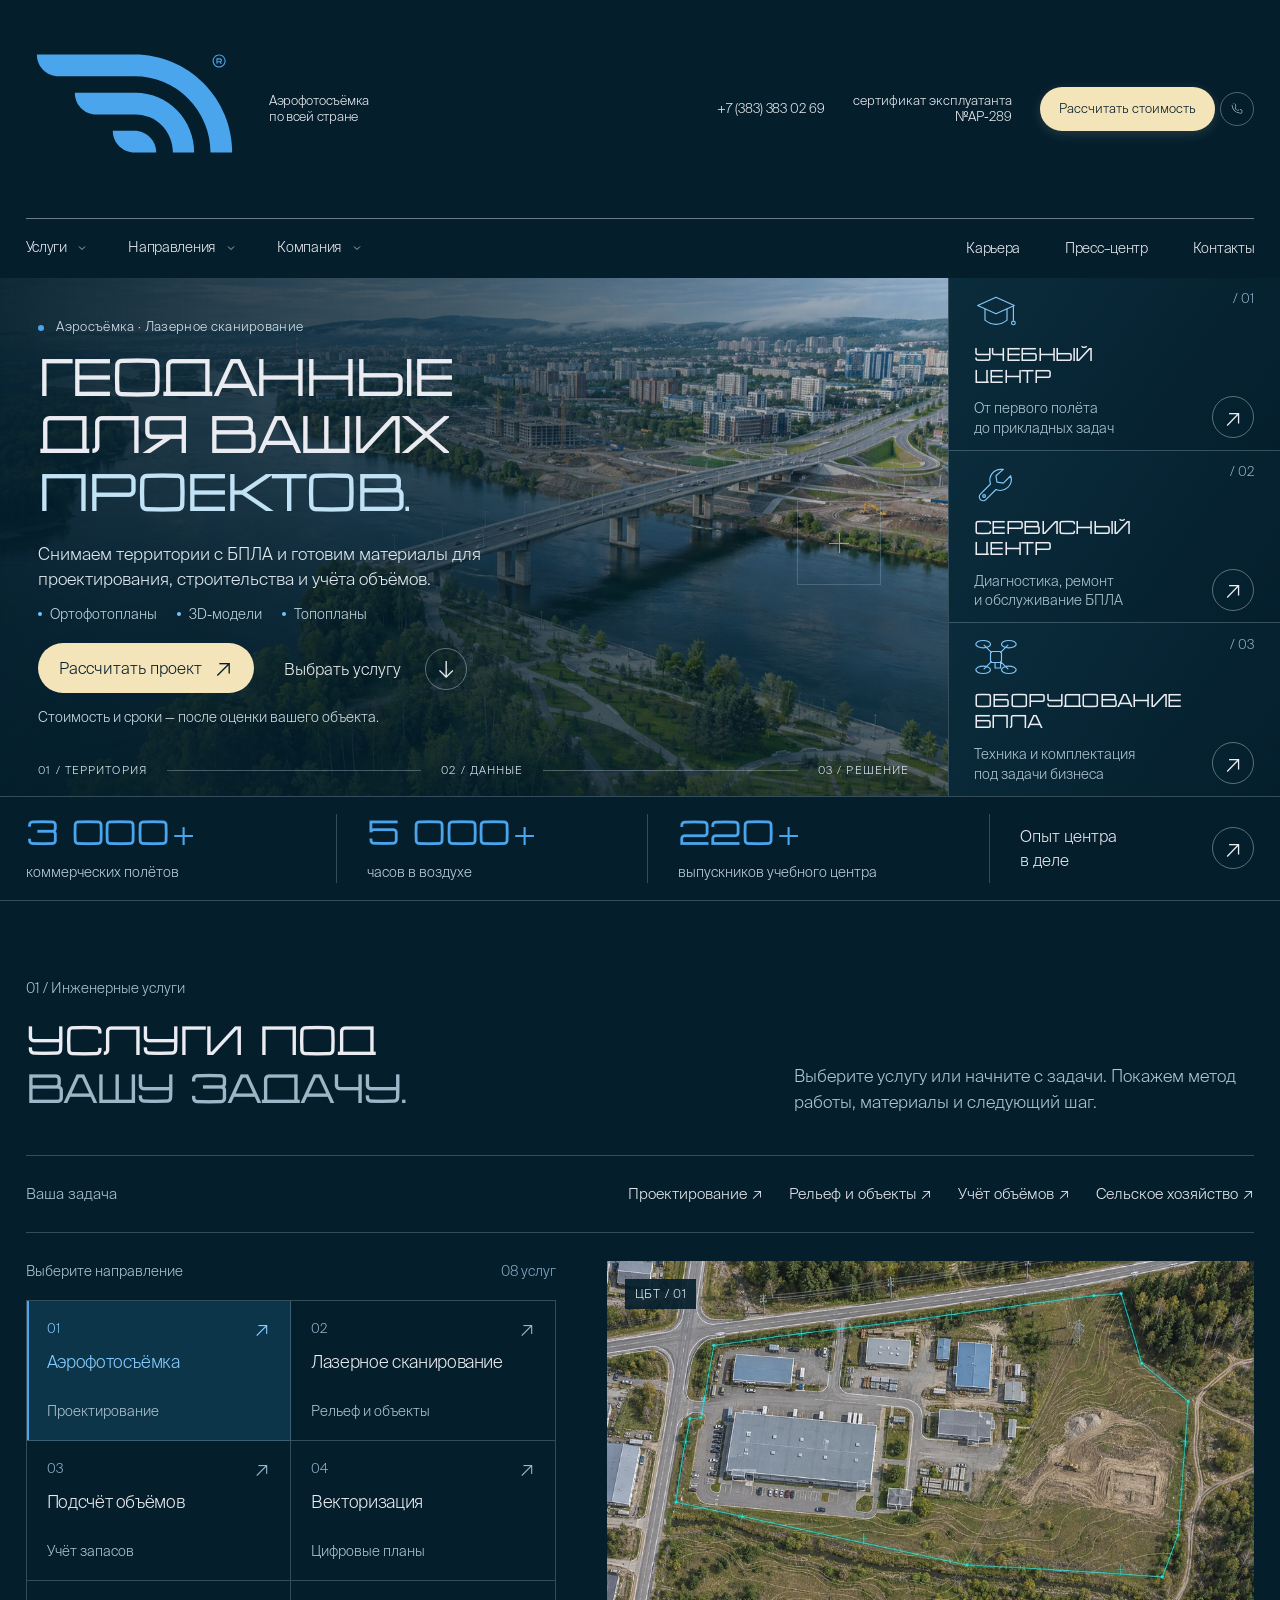
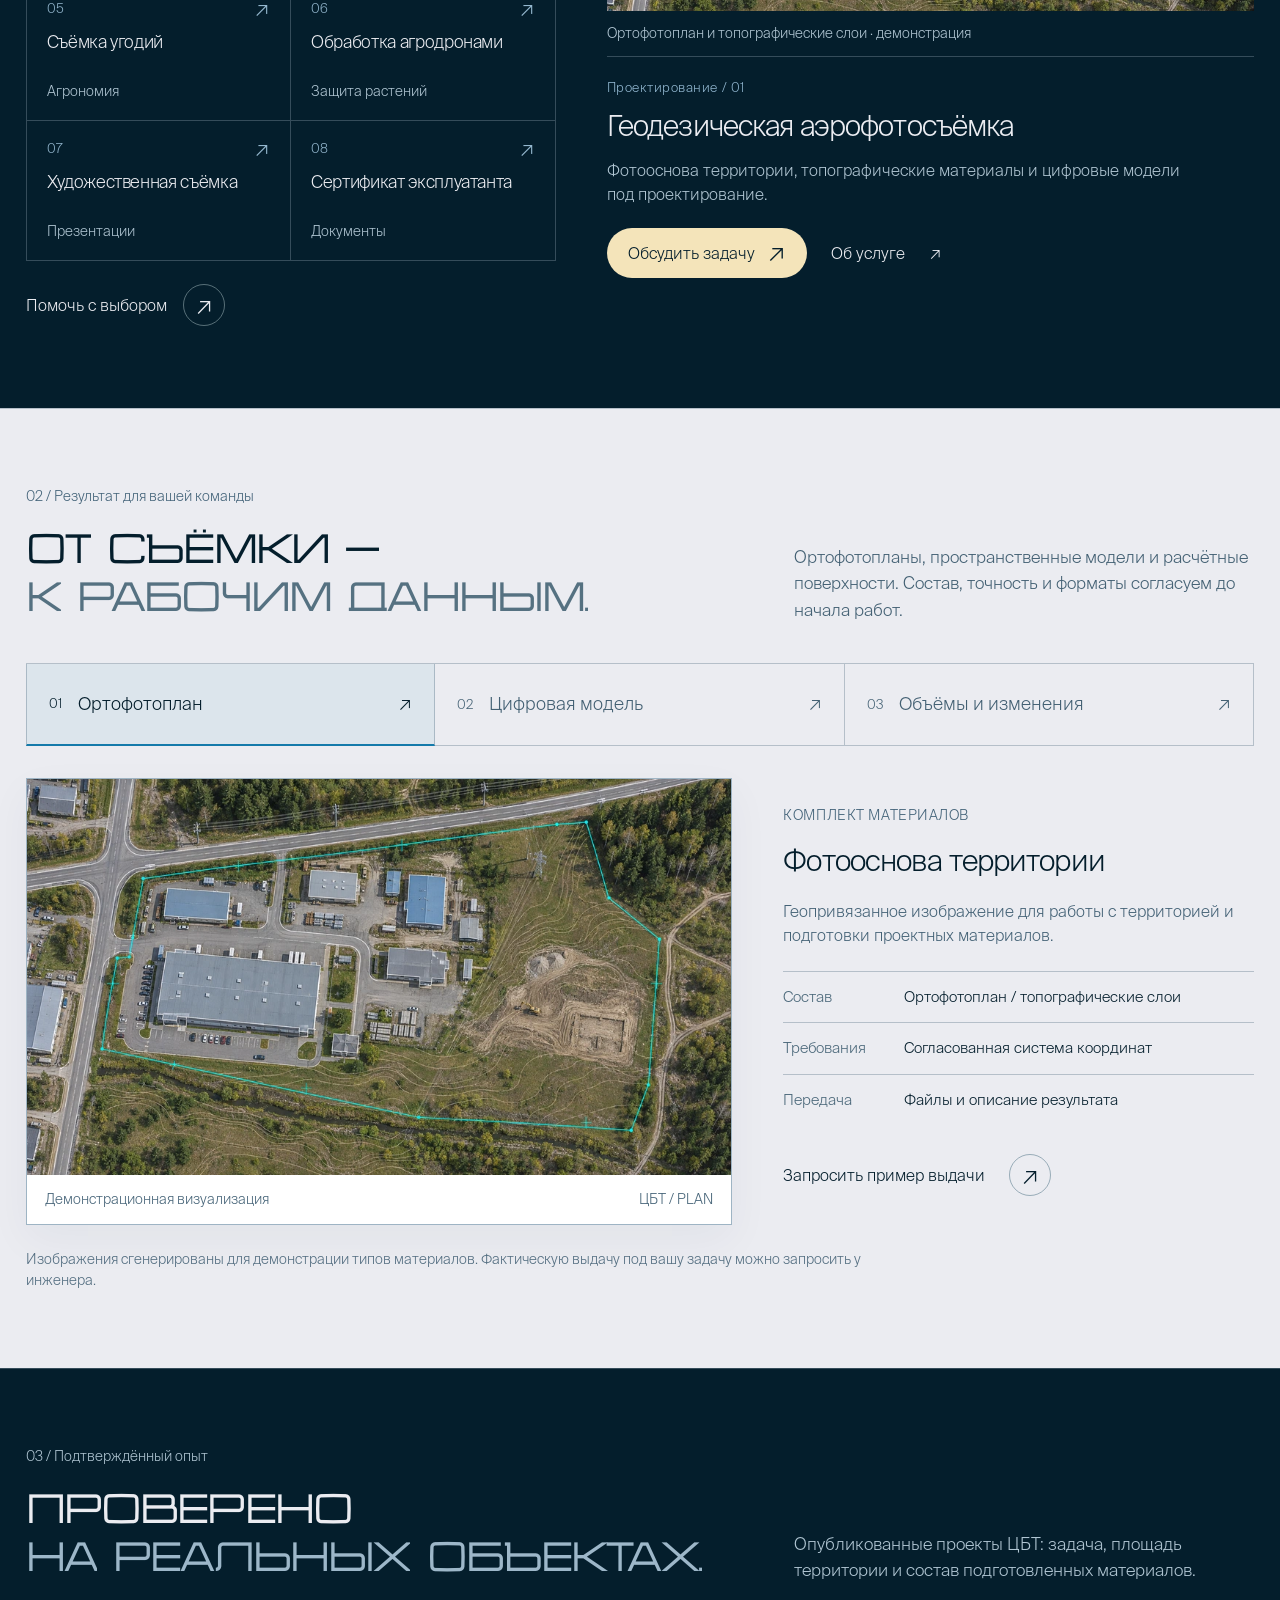
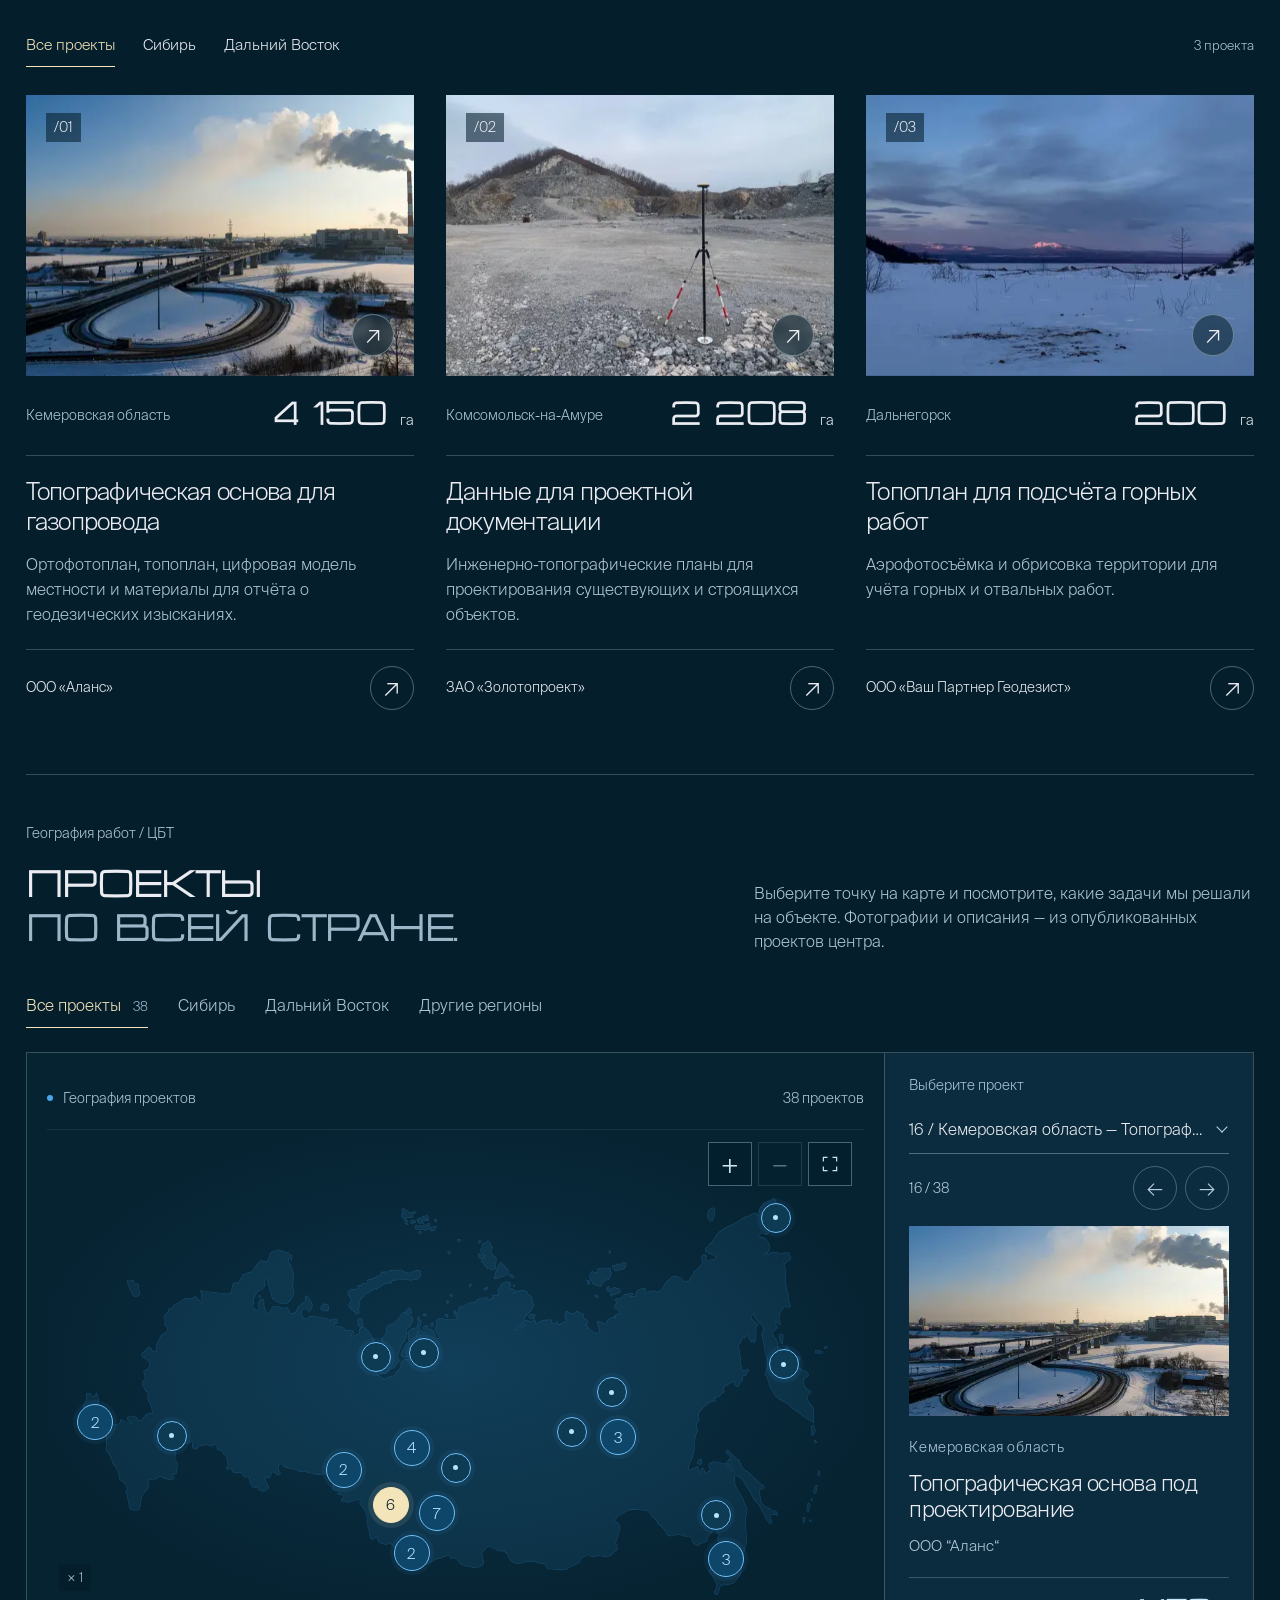
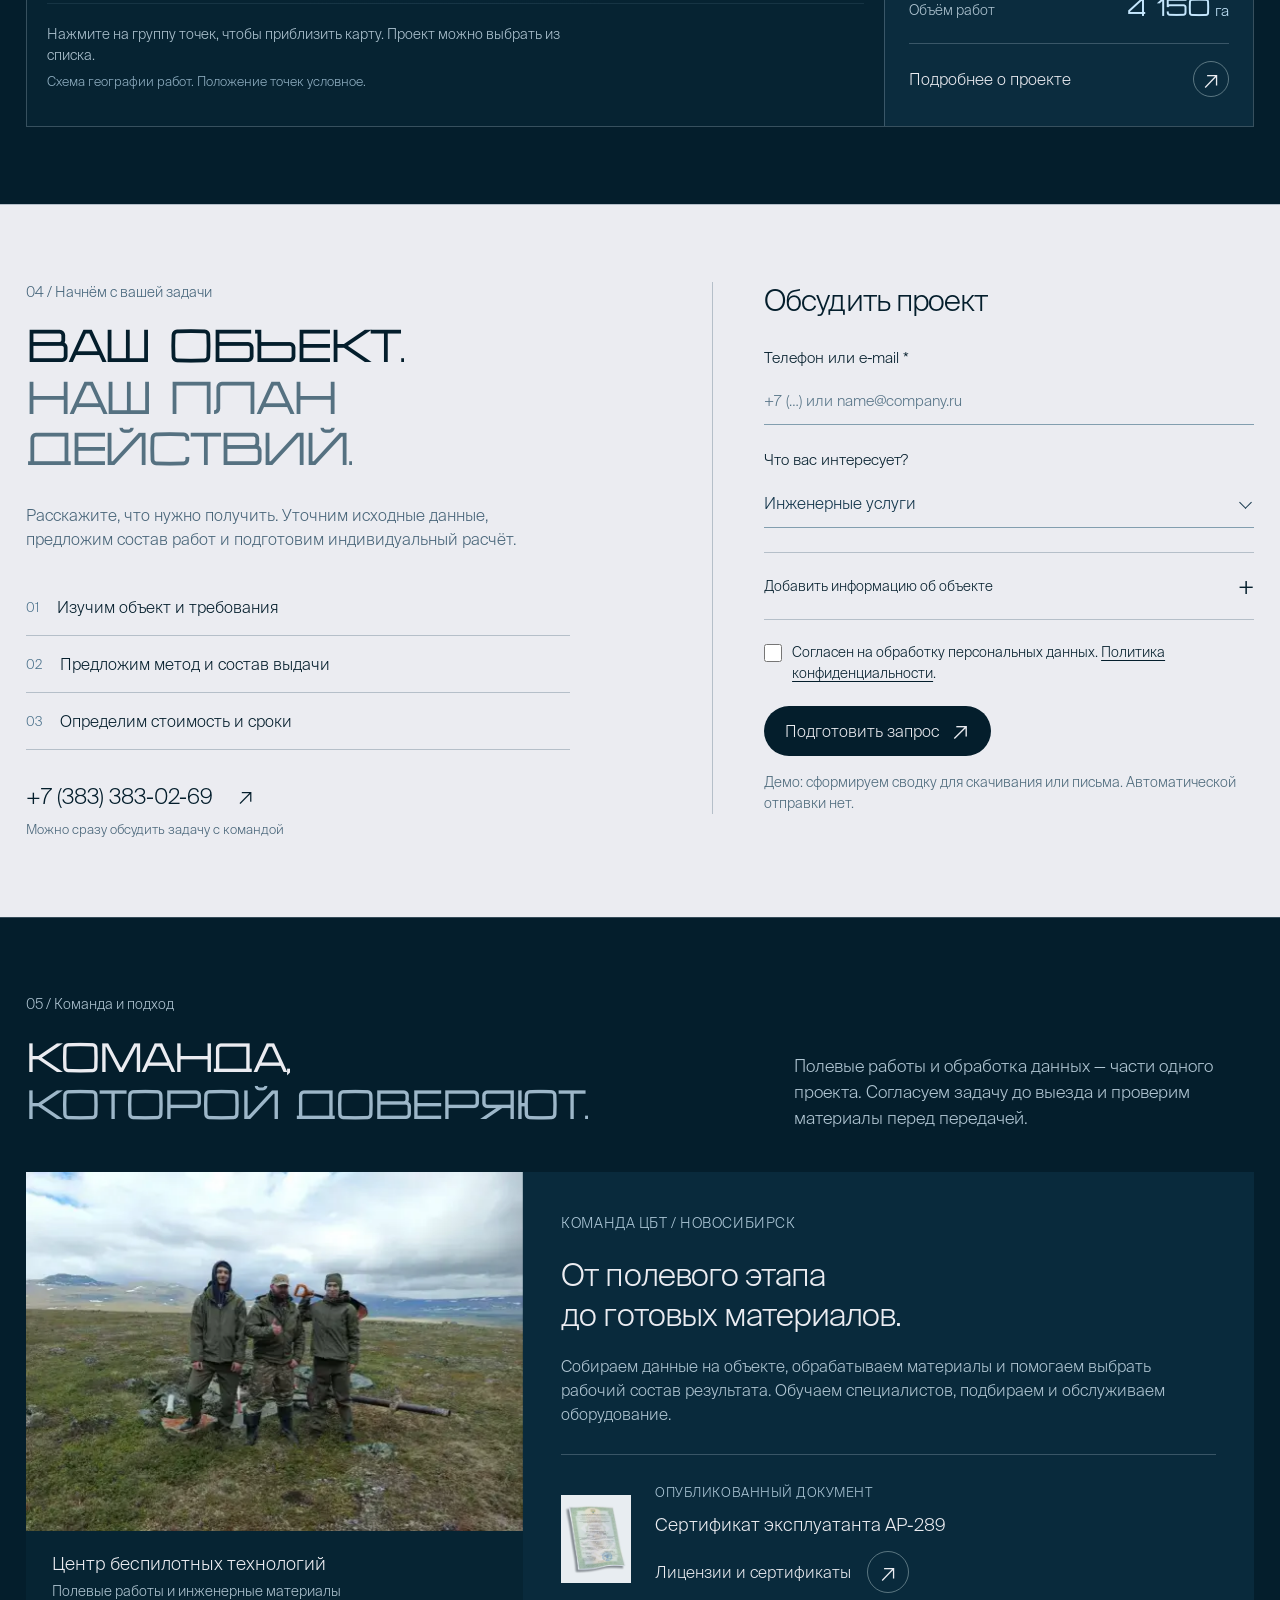
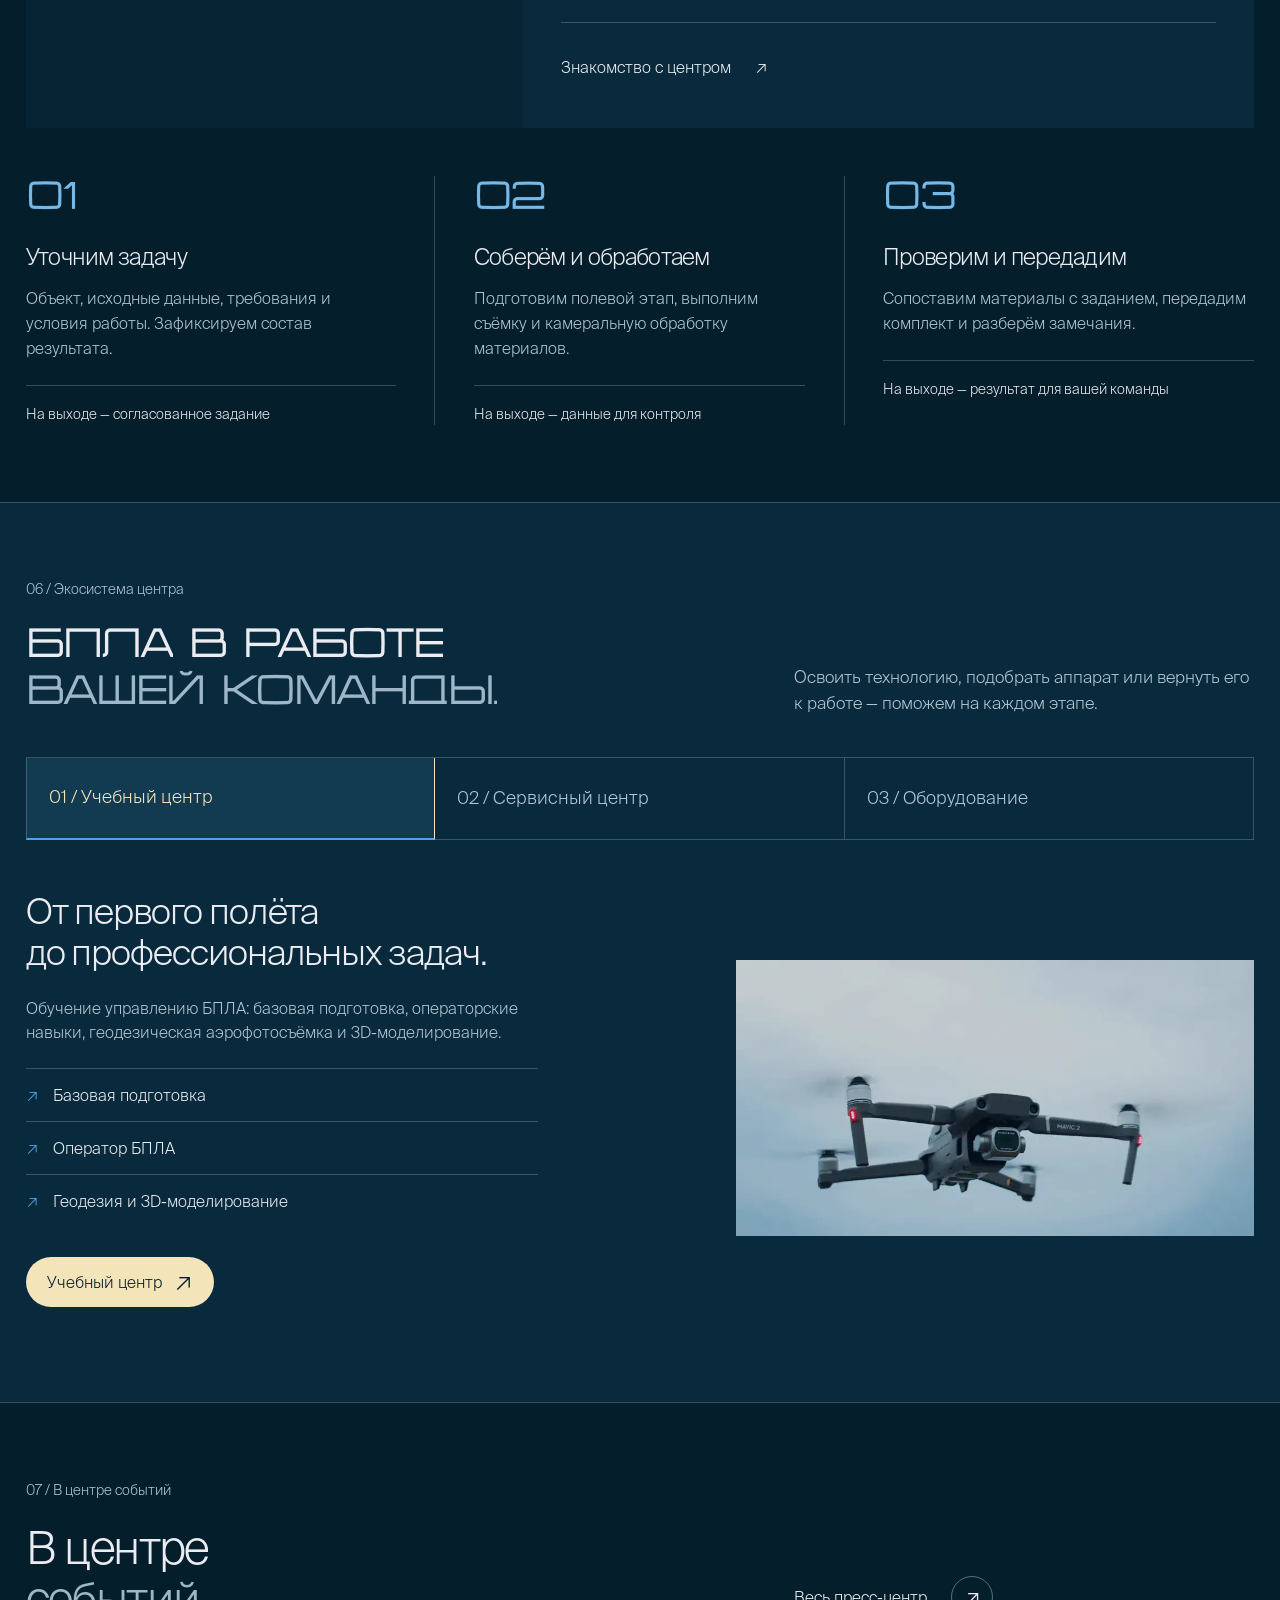
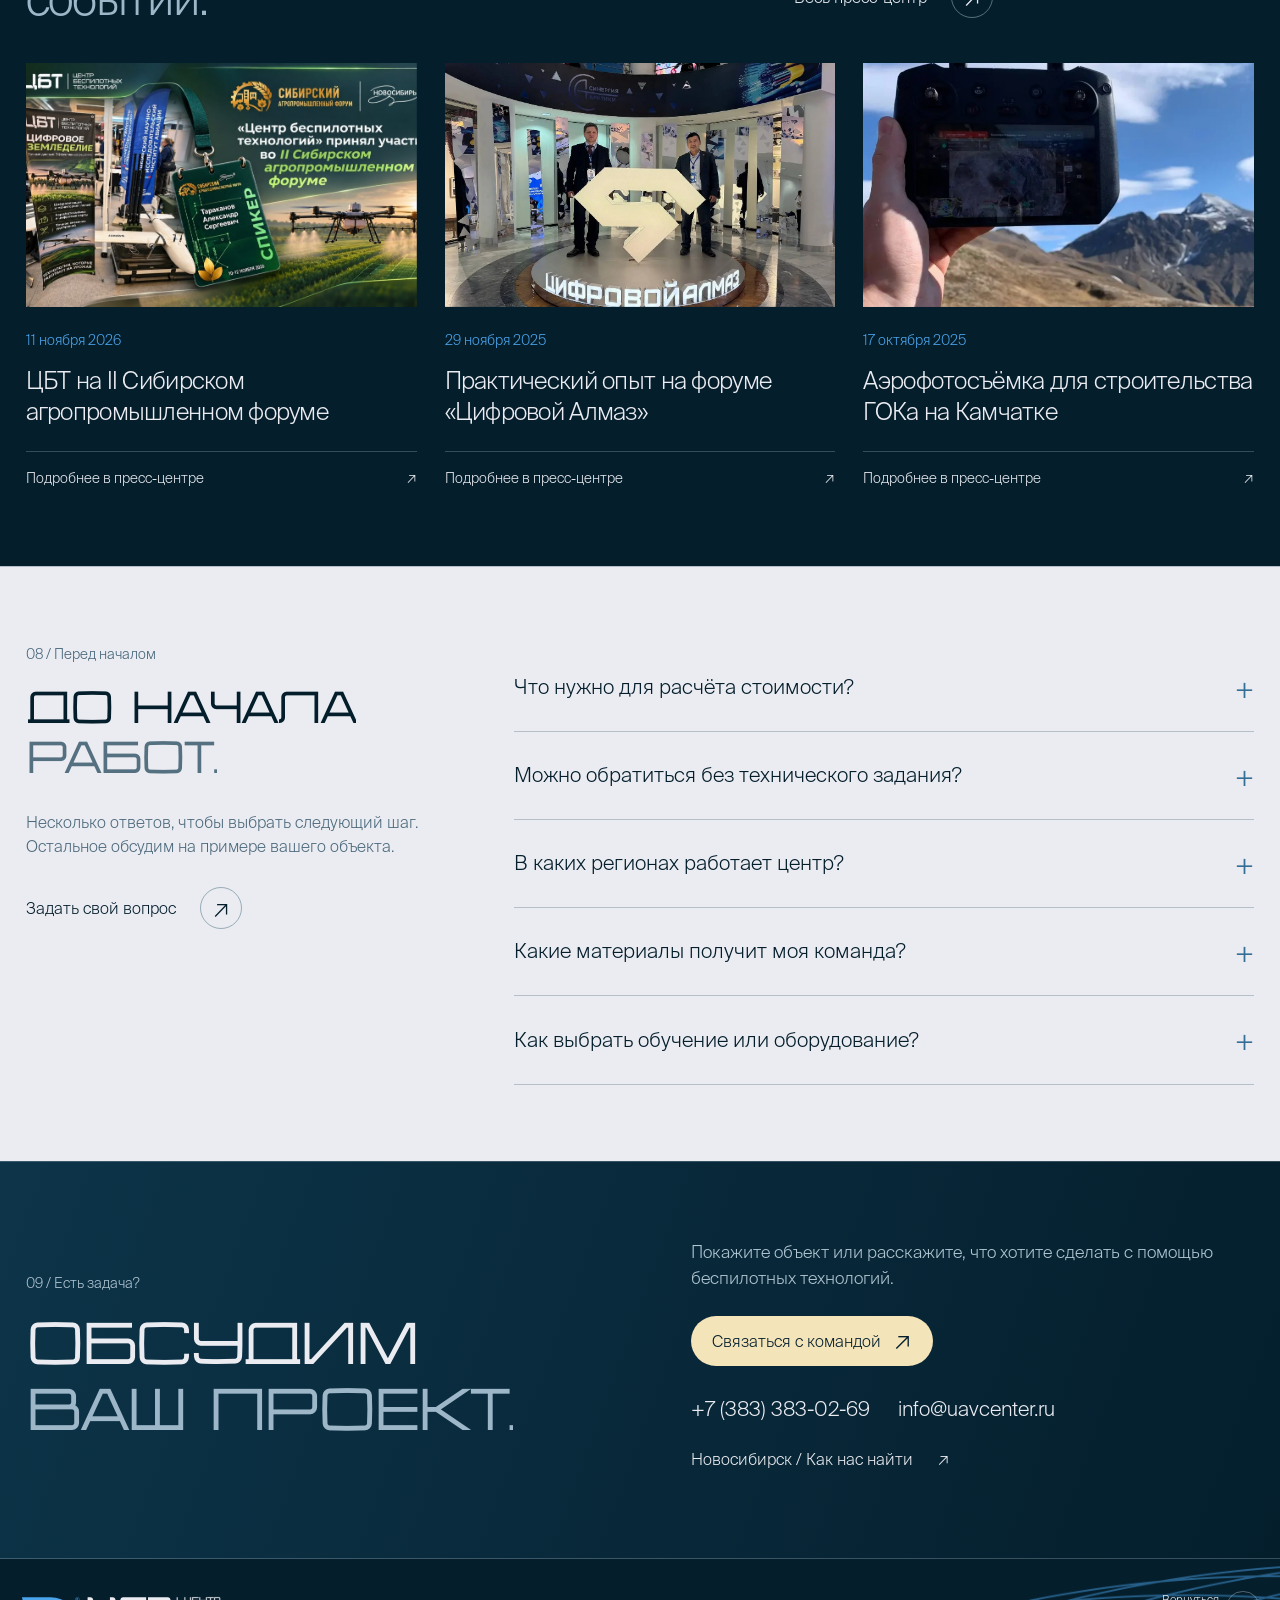
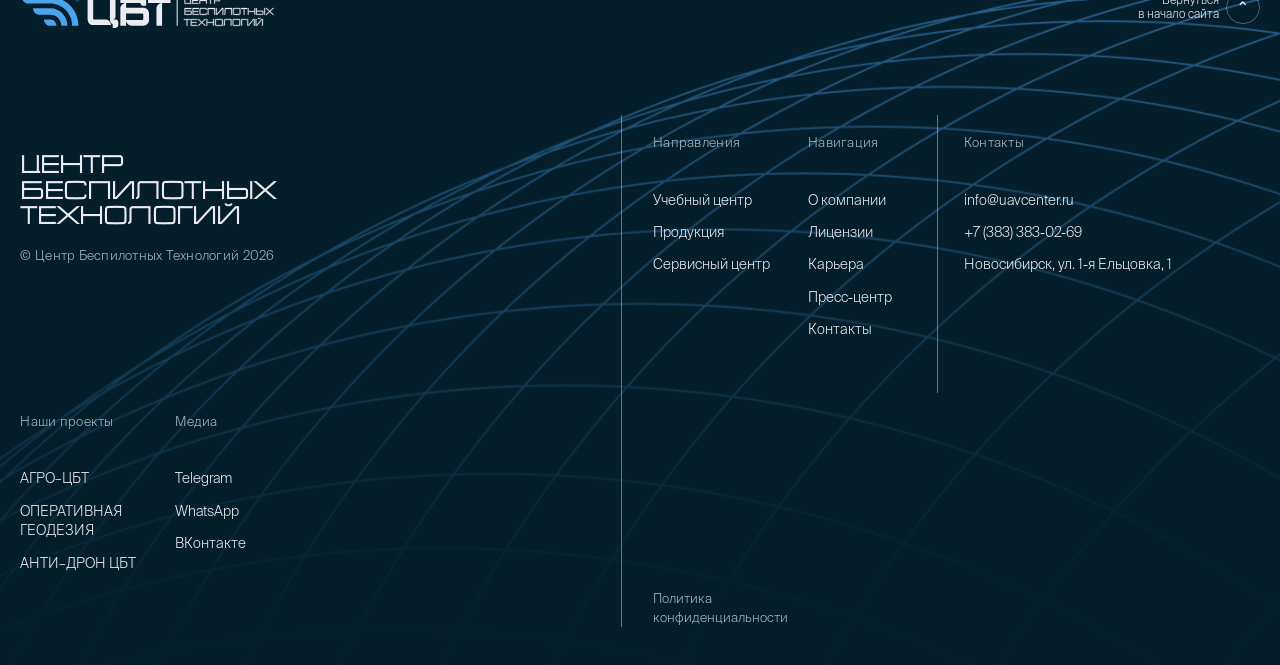
==== commit 0c8ba31f: "Use compact content-sized homepage buttons" ====
--- a/index.html
+++ b/index.html
@@ -1,6 +1,7 @@
 <!DOCTYPE html>
 
-<html lang="ru"><head><meta charset="utf-8"/><meta content="width=device-width,initial-scale=1" name="viewport"/><meta content="#041e2c" name="theme-color"/><meta content="noindex,nofollow" name="robots"/><title>Центр беспилотных технологий — съёмка, геоданные и БПЛА</title><meta content="Аэрофотосъёмка, лазерное сканирование и геоданные для бизнеса. Обучение операторов, оборудование и сервис БПЛА. Центр беспилотных технологий." name="description"/><meta content="ЦБТ — от территории к точному решению" property="og:title"/><meta content="Редизайн главной: инженерные услуги, обучение, сервис и оборудование." property="og:description"/><meta content="website" property="og:type"/><meta content="https://moriarty32.github.io/uavcenter-glavnay/assets/preview.jpg?v=3" property="og:image"/><meta content="https://moriarty32.github.io/uavcenter-glavnay/" property="og:url"/><meta content="ru_RU" property="og:locale"/><link href="assets/favicon.svg" rel="icon"/><link as="font" crossorigin="" href="assets/SuisseIntl.woff2" rel="preload" type="font/woff2"/><link as="font" crossorigin="" href="assets/Radiotechnika.woff2" rel="preload" type="font/woff2"/><link href="styles.css" rel="stylesheet"/><link href="chrome.css" rel="stylesheet"/><link href="premium.css?v=3" rel="stylesheet"/><link href="map.css?v=3" rel="stylesheet"/><script defer="" src="navigation.js"></script><script defer="" src="app.js?v=3"></script><script defer="" src="map.js?v=3"></script></head><body class="brand-aligned"><a class="skip-link" href="#main">Перейти к содержанию</a><header class="header" id="top"><div class="container header-inner">
+<html lang="ru"><head><meta charset="utf-8"/><meta content="width=device-width,initial-scale=1" name="viewport"/><meta content="#041e2c" name="theme-color"/><meta content="noindex,nofollow" name="robots"/><title>Центр беспилотных технологий — съёмка, геоданные и БПЛА</title><meta content="Аэрофотосъёмка, лазерное сканирование и геоданные для бизнеса. Обучение операторов, оборудование и сервис БПЛА. Центр беспилотных технологий." name="description"/><meta content="ЦБТ — от территории к точному решению" property="og:title"/><meta content="Редизайн главной: инженерные услуги, обучение, сервис и оборудование." property="og:description"/><meta content="website" property="og:type"/><meta content="https://moriarty32.github.io/uavcenter-glavnay/assets/preview.jpg?v=3" property="og:image"/><meta content="https://moriarty32.github.io/uavcenter-glavnay/" property="og:url"/><meta content="ru_RU" property="og:locale"/><link href="assets/favicon.svg" rel="icon"/><link as="font" crossorigin="" href="assets/SuisseIntl.woff2" rel="preload" type="font/woff2"/><link as="font" crossorigin="" href="assets/Radiotechnika.woff2" rel="preload" type="font/woff2"/><link href="styles.css" rel="stylesheet"/><link href="chrome.css" rel="stylesheet"/><link href="premium.css?v=3" rel="stylesheet"/><link href="map.css?v=3" rel="stylesheet"/><script defer="" src="navigation.js"></script><script defer="" src="app.js?v=3"></script><script defer="" src="map.js?v=3"></script><link rel="stylesheet" href="buttons.css?v=4">
+</head><body class="brand-aligned"><a class="skip-link" href="#main">Перейти к содержанию</a><header class="header" id="top"><div class="container header-inner">
 <a aria-label="Центр беспилотных технологий — главная" class="brand" href="#top"><picture><source media="(max-width:760px)" srcset="assets/logo-symbol.svg"/><img alt="ЦБТ — Центр беспилотных технологий" height="42" src="assets/logo.svg" width="244"/></picture></a>
 <a class="brand-caption" href="https://uavcenter.ru/aerofotosemka/">Аэрофотосъёмка<br/>по всей стране</a>
 <div class="header-contact"><a class="phone" href="tel:+73833830269">+7 (383) 383 02 69</a><a class="header-certificate" href="https://uavcenter.ru/sertyfikat-ekspluatanta/">сертификат эксплуатанта<br/>№АР-289</a><a aria-controls="estimate-dialog" aria-haspopup="dialog" class="btn header-estimate" data-estimate-open="" href="#request">Рассчитать стоимость</a><a aria-label="Позвонить в Центр" class="header-call" href="tel:+73833830269"><img alt="" height="38" src="assets/phone-original.svg" width="38"/></a></div>
--- a/buttons.css
+++ b/buttons.css
@@ -0,0 +1,58 @@
+/* Content-sized actions shared by the service page and homepage. */
+.brand-aligned .btn,
+.brand-aligned :is(.hero-actions, .form-card, .estimate-controls, .request-form, .service-panel-actions, .contact-content, .mobile-cta) .btn,
+.brand-aligned #request-complete .btn {
+  width: fit-content;
+  min-width: 0;
+  max-width: 100%;
+  flex: 0 1 auto;
+  align-self: flex-start;
+  justify-self: start;
+  justify-content: center;
+  min-height: 50px;
+  padding: 12px 20px;
+  gap: 12px;
+}
+
+.brand-aligned .btn .roll-label {
+  min-width: 0;
+  flex: 0 1 auto;
+}
+
+.brand-aligned .btn .arrow {
+  line-height: 1;
+}
+
+.brand-aligned .header-contact .header-estimate {
+  min-height: 44px;
+  padding: 8px 18px;
+}
+
+@media (max-width: 760px) {
+  .brand-aligned .btn,
+  .brand-aligned :is(.hero-actions, .form-card, .estimate-controls, .request-form, .service-panel-actions, .contact-content, .mobile-cta) .btn,
+  .brand-aligned #request-complete .btn {
+    min-height: 48px;
+    padding: 11px 18px;
+    gap: 10px;
+  }
+
+  .brand-aligned .mobile-cta {
+    justify-content: center;
+    align-items: center;
+  }
+
+  .brand-aligned .mobile-cta .call {
+    flex: 0 0 48px;
+    width: 48px;
+    height: 48px;
+  }
+}
+
+@media (max-width: 360px) {
+  .brand-aligned .btn,
+  .brand-aligned :is(.hero-actions, .form-card, .estimate-controls, .request-form, .service-panel-actions, .contact-content, .mobile-cta) .btn,
+  .brand-aligned #request-complete .btn {
+    padding-inline: 12px;
+  }
+}
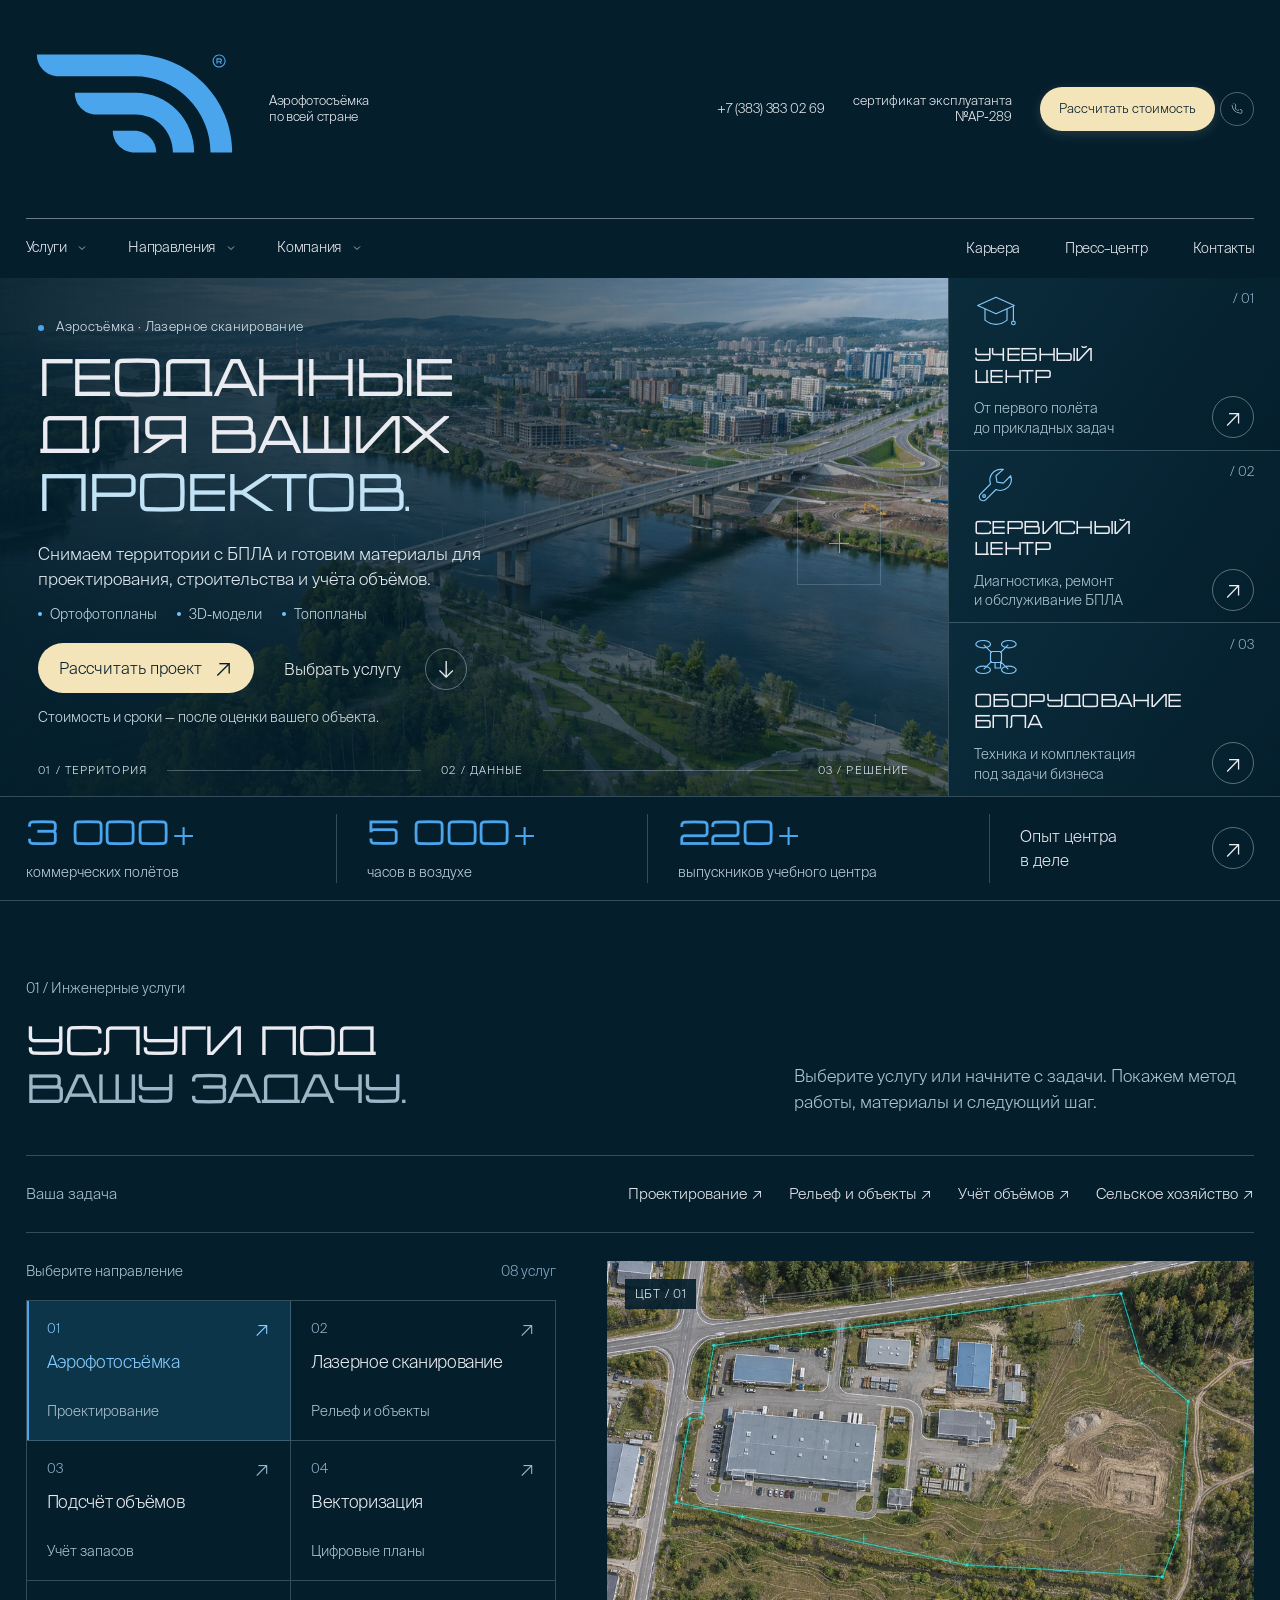
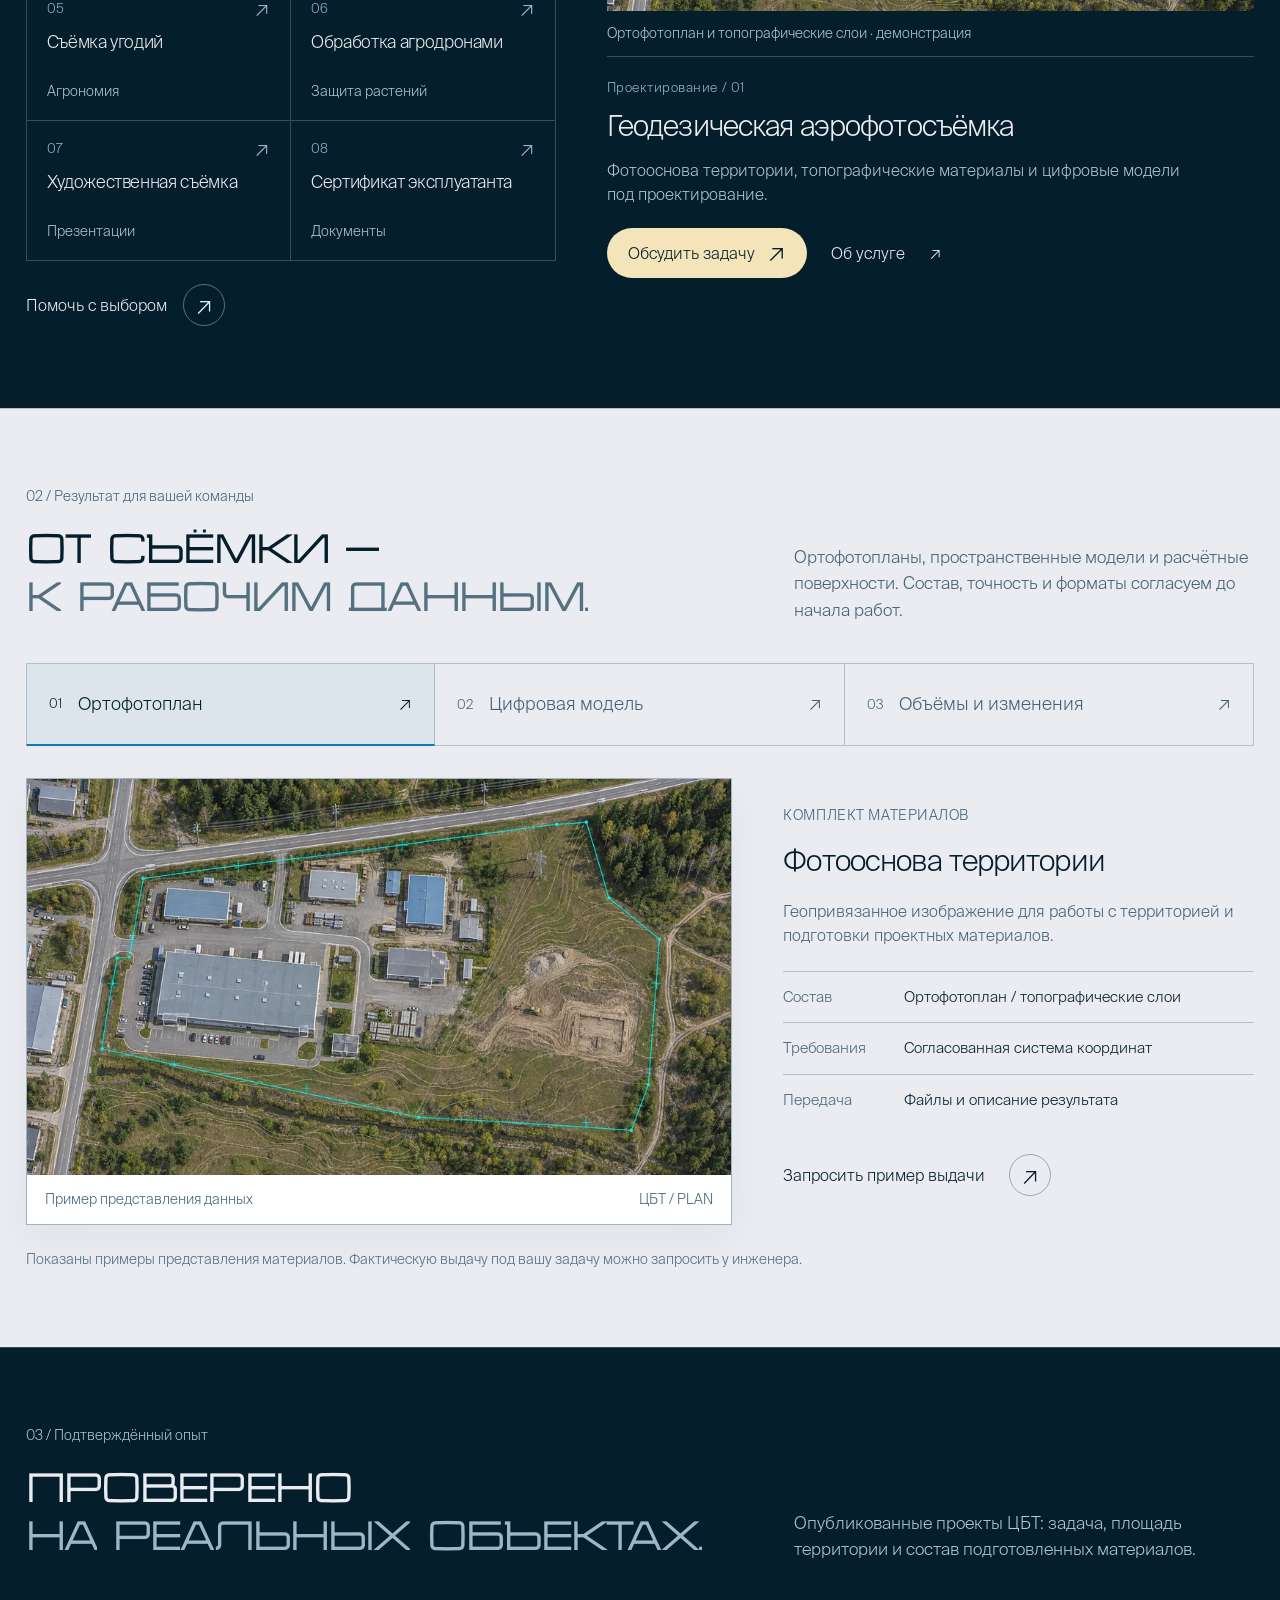
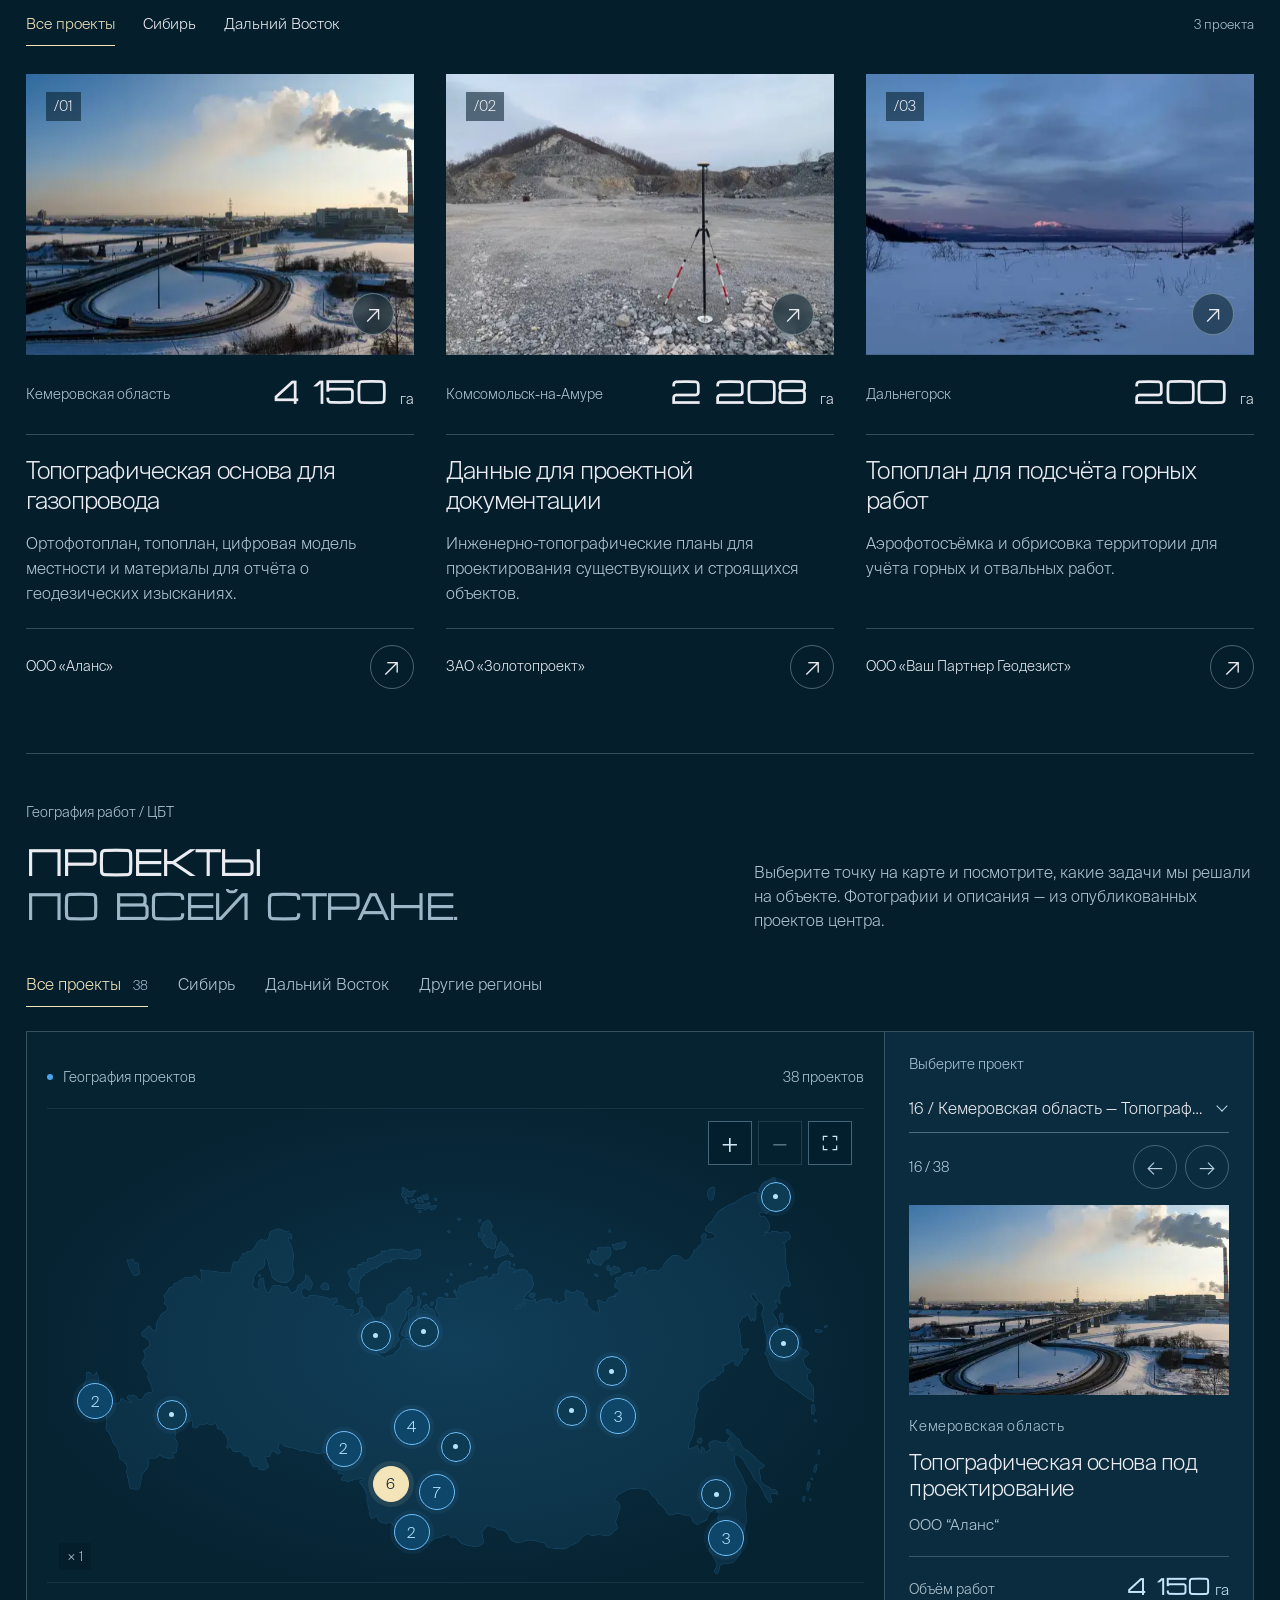
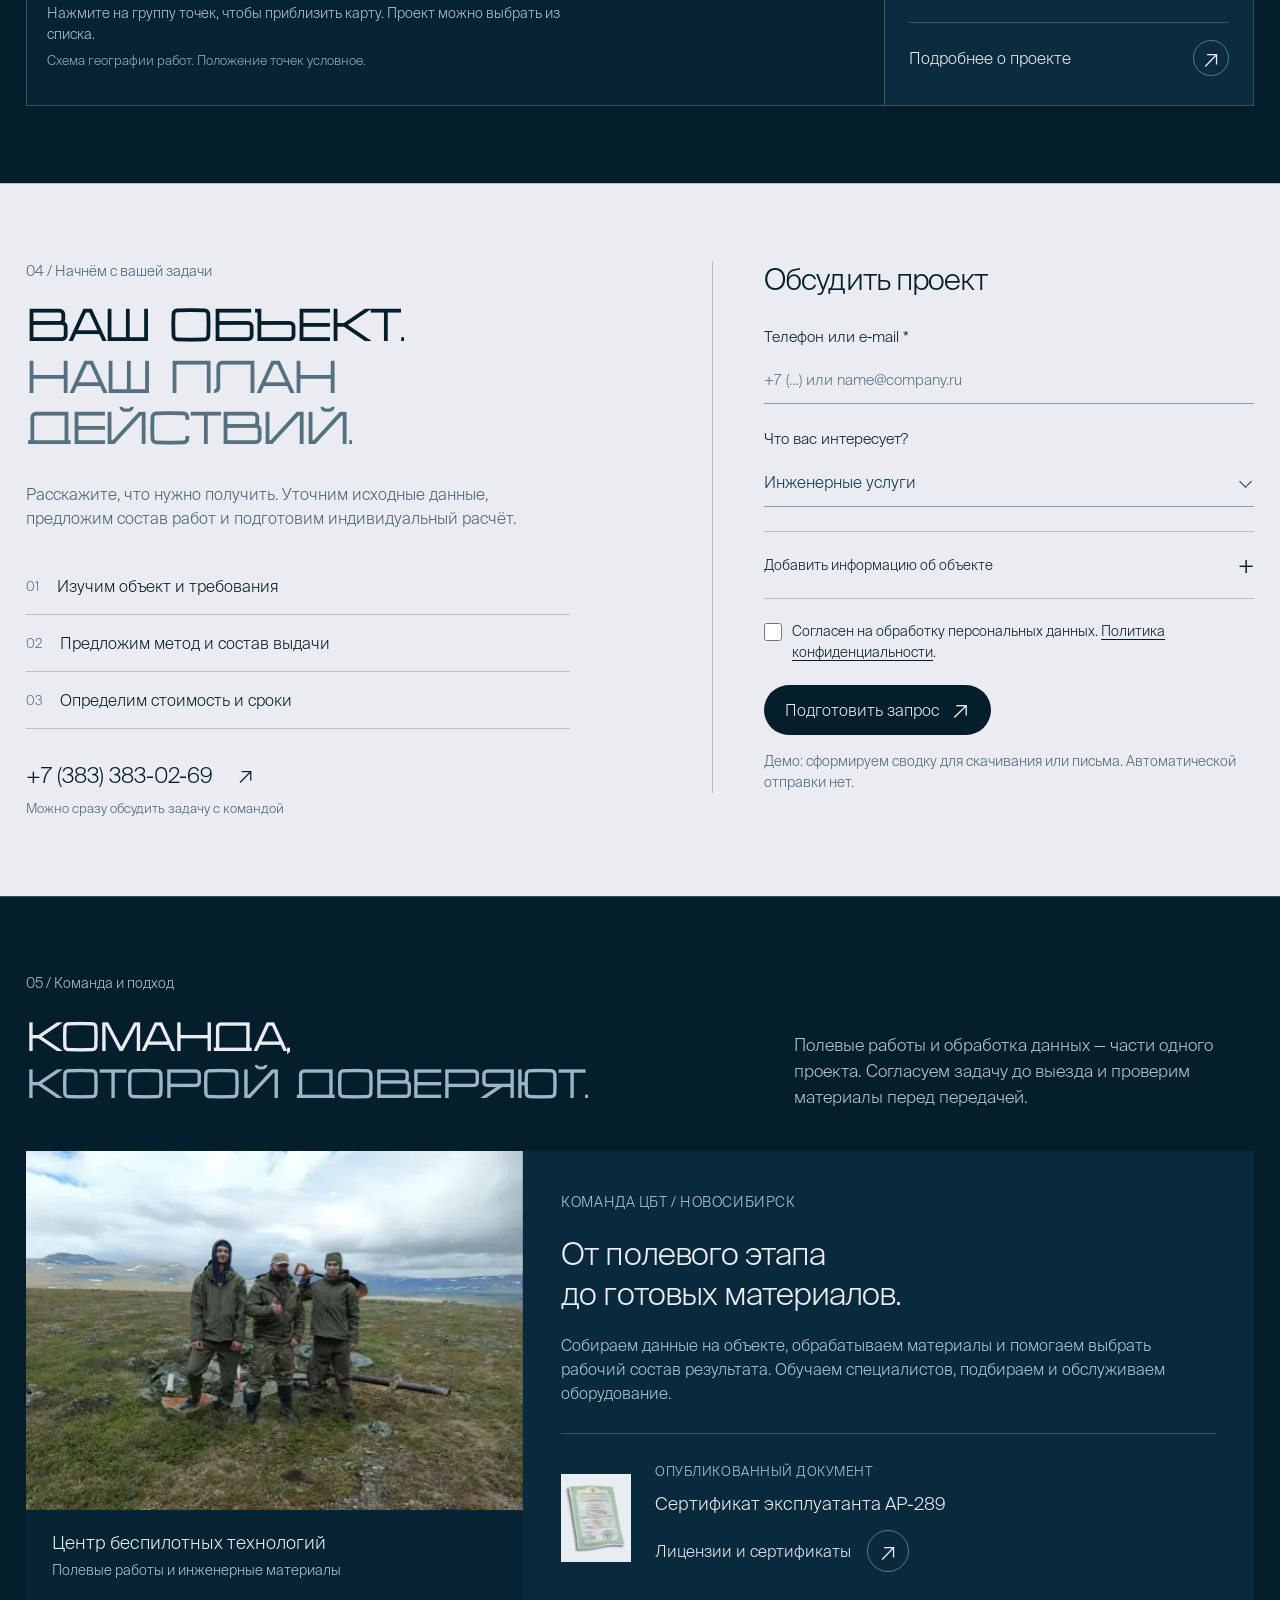
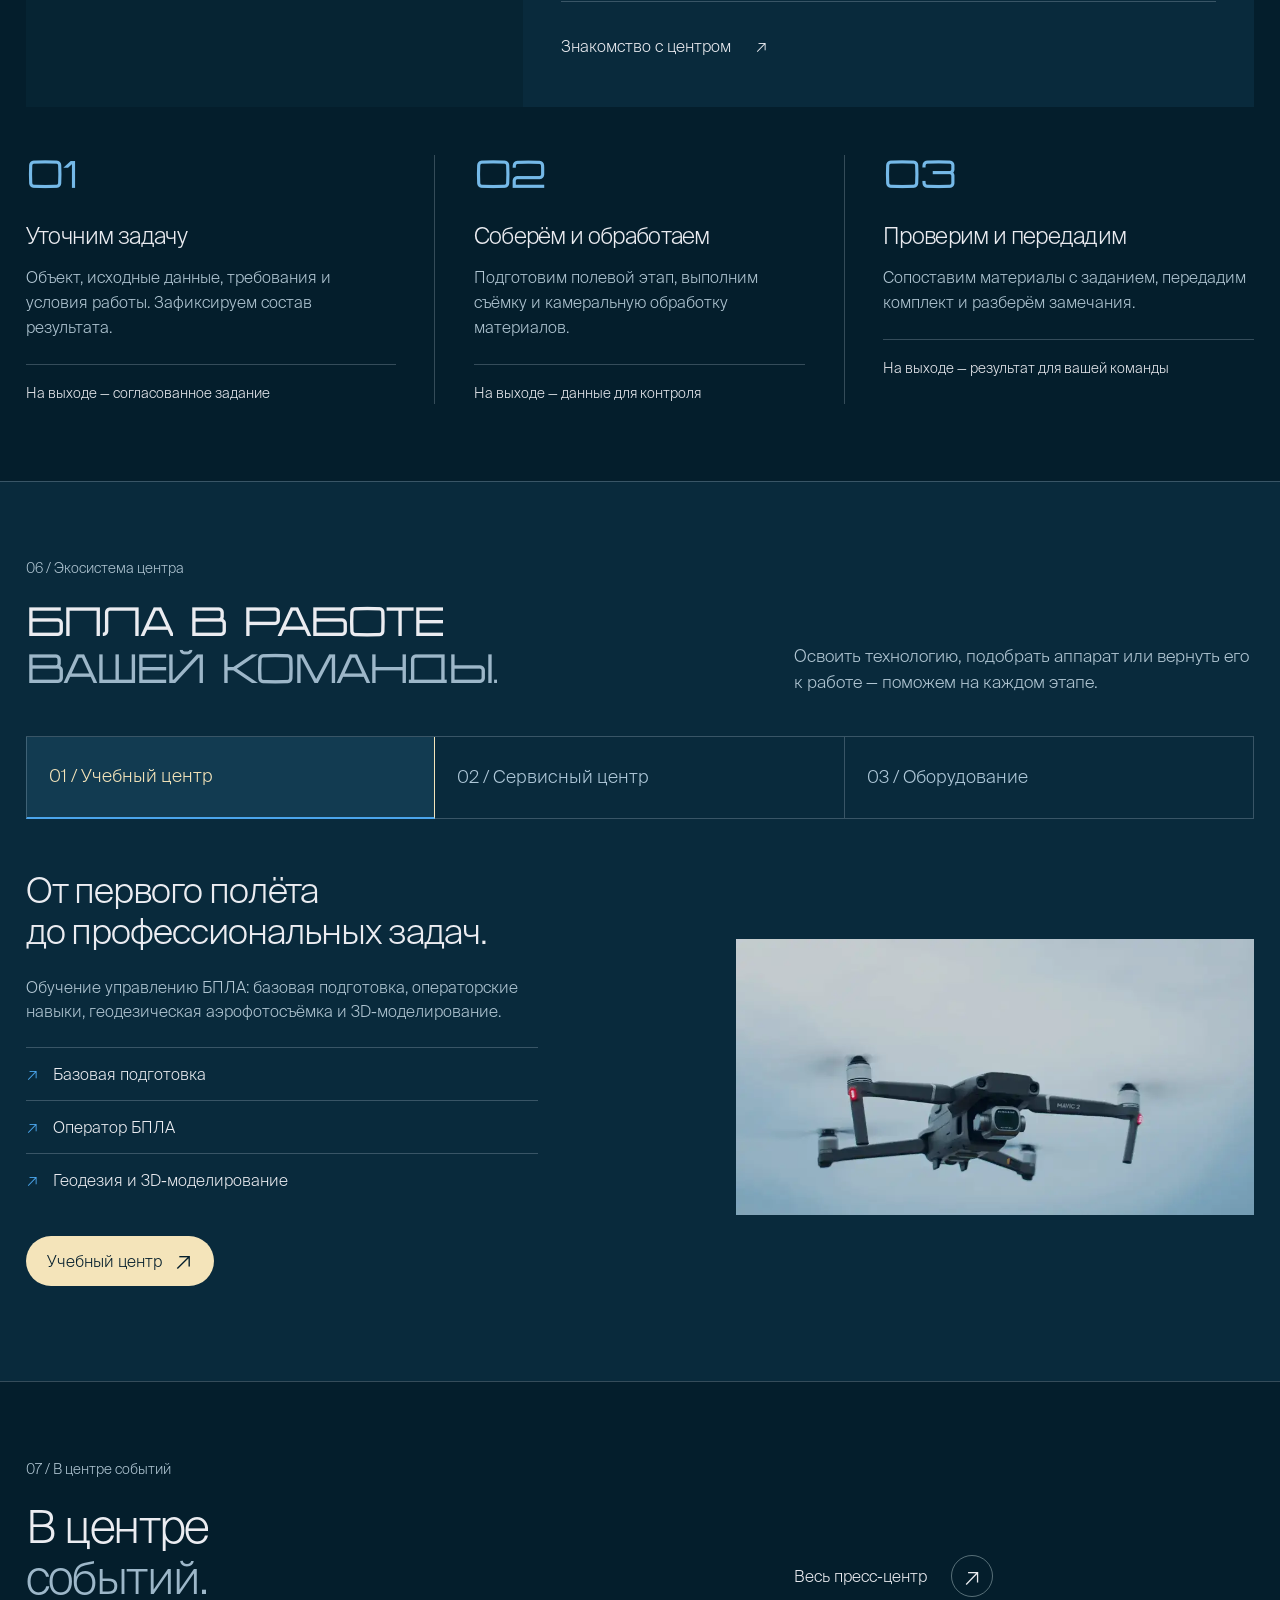
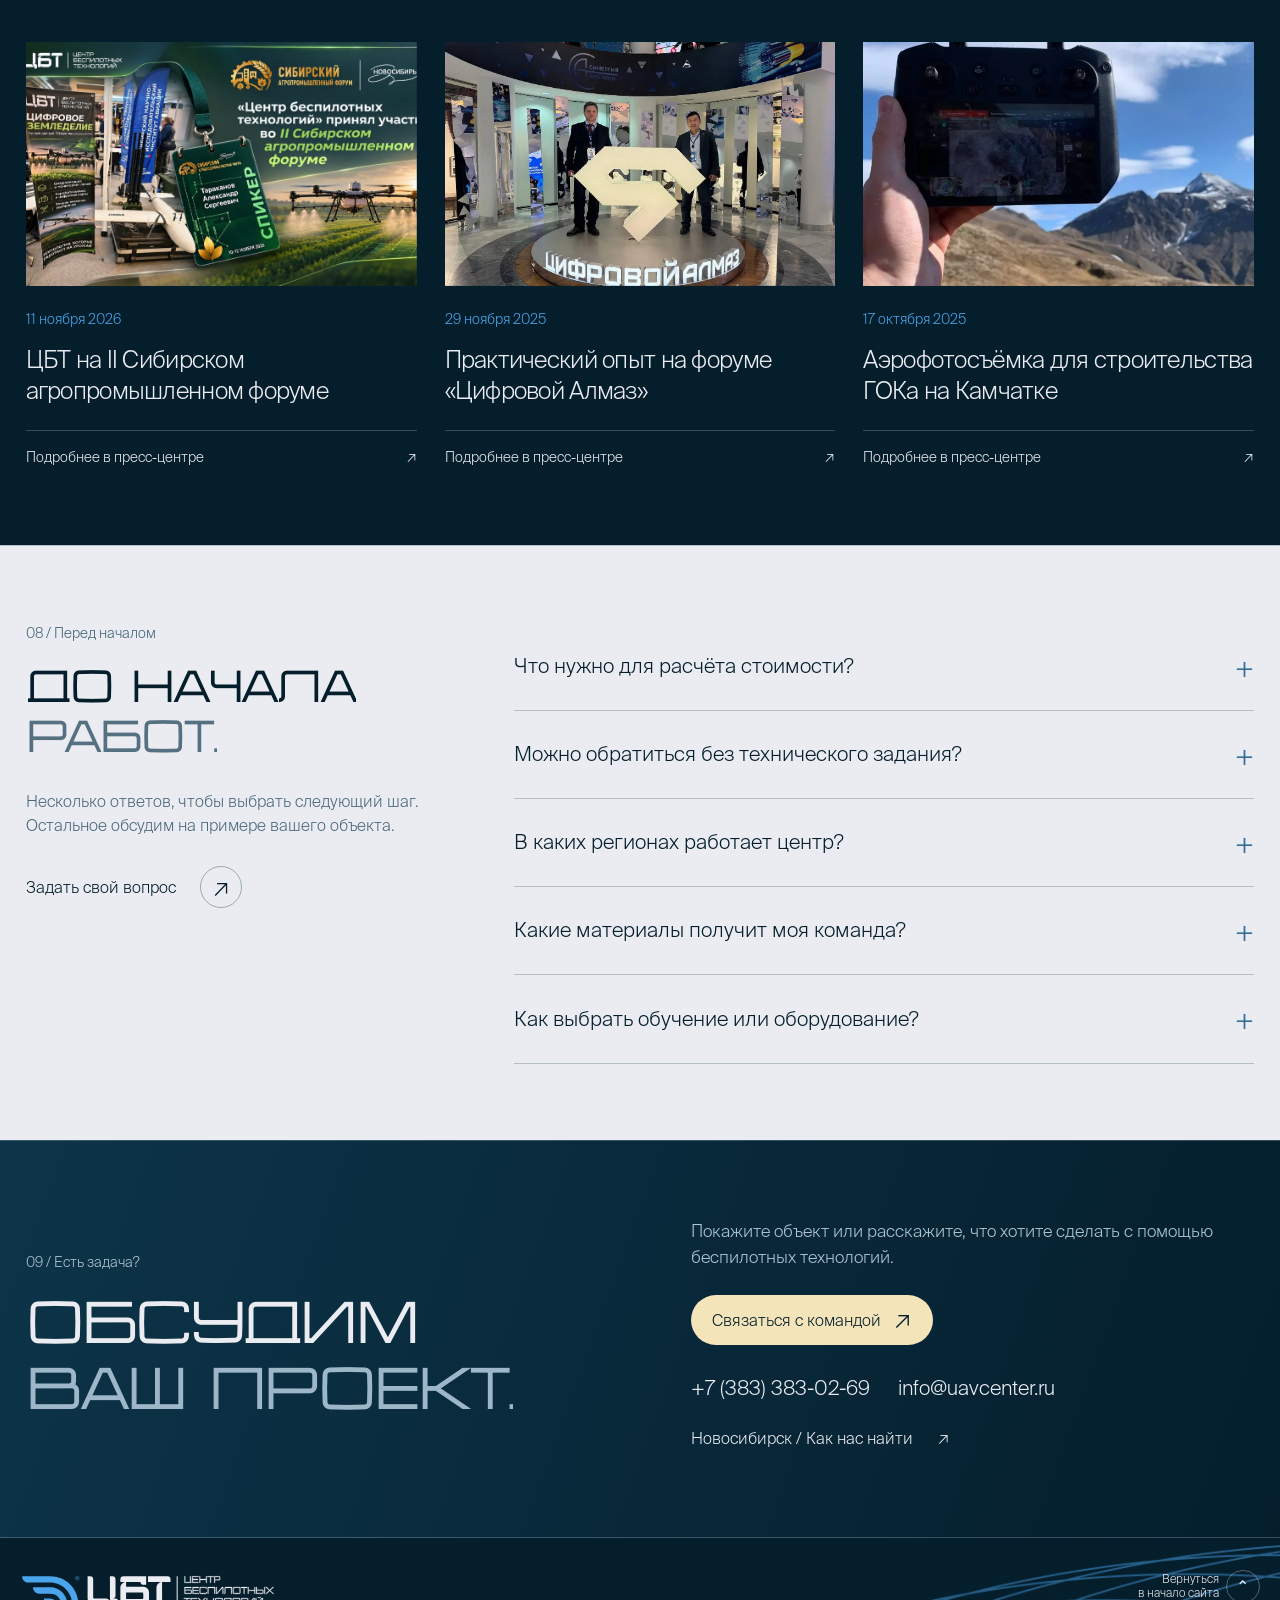
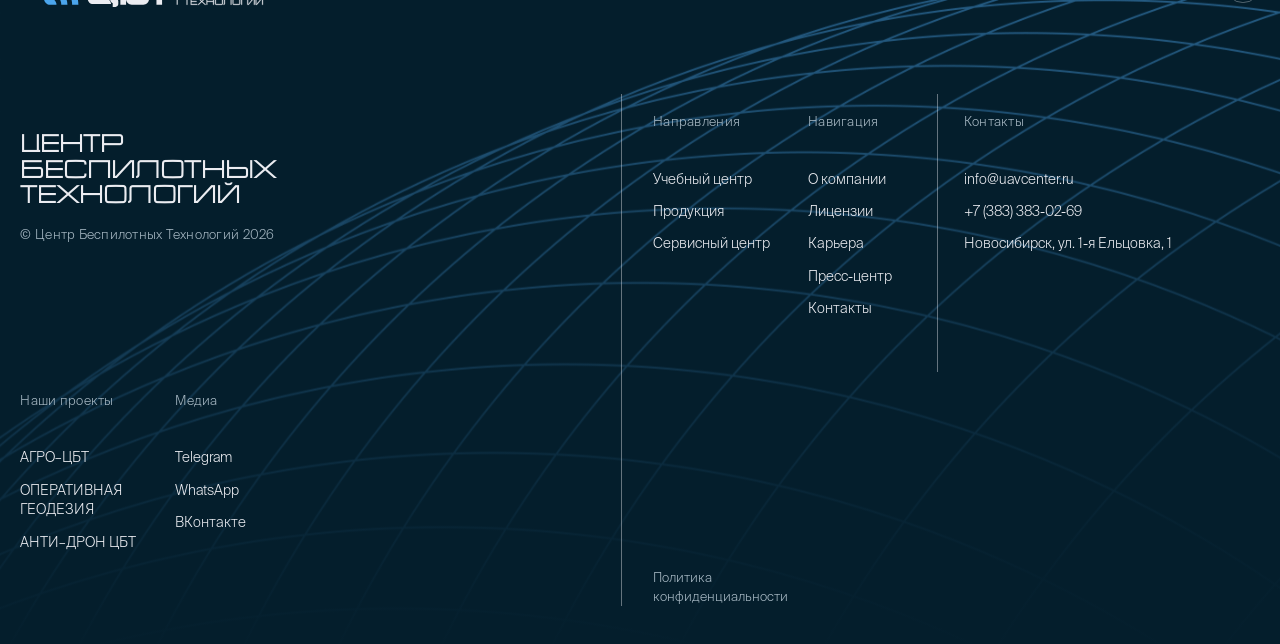
==== commit 01e85b7e: "Restore readable button motion in all accessibility modes" ====
--- a/index.html
+++ b/index.html
@@ -1,6 +1,6 @@
 <!DOCTYPE html>
 
-<html lang="ru"><head><meta charset="utf-8"/><meta content="width=device-width,initial-scale=1" name="viewport"/><meta content="#041e2c" name="theme-color"/><meta content="noindex,nofollow" name="robots"/><title>Центр беспилотных технологий — съёмка, геоданные и БПЛА</title><meta content="Аэрофотосъёмка, лазерное сканирование и геоданные для бизнеса. Обучение операторов, оборудование и сервис БПЛА. Центр беспилотных технологий." name="description"/><meta content="ЦБТ — от территории к точному решению" property="og:title"/><meta content="Редизайн главной: инженерные услуги, обучение, сервис и оборудование." property="og:description"/><meta content="website" property="og:type"/><meta content="https://moriarty32.github.io/uavcenter-glavnay/assets/preview.jpg?v=3" property="og:image"/><meta content="https://moriarty32.github.io/uavcenter-glavnay/" property="og:url"/><meta content="ru_RU" property="og:locale"/><link href="assets/favicon.svg" rel="icon"/><link as="font" crossorigin="" href="assets/SuisseIntl.woff2" rel="preload" type="font/woff2"/><link as="font" crossorigin="" href="assets/Radiotechnika.woff2" rel="preload" type="font/woff2"/><link href="styles.css" rel="stylesheet"/><link href="chrome.css" rel="stylesheet"/><link href="premium.css?v=3" rel="stylesheet"/><link href="map.css?v=3" rel="stylesheet"/><script defer="" src="navigation.js"></script><script defer="" src="app.js?v=3"></script><script defer="" src="map.js?v=3"></script><link rel="stylesheet" href="buttons.css?v=4">
+<html lang="ru"><head><meta charset="utf-8"/><meta content="width=device-width,initial-scale=1" name="viewport"/><meta content="#041e2c" name="theme-color"/><meta content="noindex,nofollow" name="robots"/><title>Центр беспилотных технологий — съёмка, геоданные и БПЛА</title><meta content="Аэрофотосъёмка, лазерное сканирование и геоданные для бизнеса. Обучение операторов, оборудование и сервис БПЛА. Центр беспилотных технологий." name="description"/><meta content="ЦБТ — от территории к точному решению" property="og:title"/><meta content="Редизайн главной: инженерные услуги, обучение, сервис и оборудование." property="og:description"/><meta content="website" property="og:type"/><meta content="https://moriarty32.github.io/uavcenter-glavnay/assets/preview.jpg?v=3" property="og:image"/><meta content="https://moriarty32.github.io/uavcenter-glavnay/" property="og:url"/><meta content="ru_RU" property="og:locale"/><link href="assets/favicon.svg" rel="icon"/><link as="font" crossorigin="" href="assets/SuisseIntl.woff2" rel="preload" type="font/woff2"/><link as="font" crossorigin="" href="assets/Radiotechnika.woff2" rel="preload" type="font/woff2"/><link href="styles.css" rel="stylesheet"/><link href="chrome.css" rel="stylesheet"/><link href="premium.css?v=3" rel="stylesheet"/><link href="map.css?v=3" rel="stylesheet"/><script defer="" src="navigation.js"></script><script defer="" src="app.js?v=3"></script><script defer="" src="map.js?v=3"></script><link rel="stylesheet" href="buttons.css?v=5">
 </head><body class="brand-aligned"><a class="skip-link" href="#main">Перейти к содержанию</a><header class="header" id="top"><div class="container header-inner">
 <a aria-label="Центр беспилотных технологий — главная" class="brand" href="#top"><picture><source media="(max-width:760px)" srcset="assets/logo-symbol.svg"/><img alt="ЦБТ — Центр беспилотных технологий" height="42" src="assets/logo.svg" width="244"/></picture></a>
 <a class="brand-caption" href="https://uavcenter.ru/aerofotosemka/">Аэрофотосъёмка<br/>по всей стране</a>
@@ -25,7 +25,7 @@
 <div class="service-panel-copy"><p class="technical-label">Презентации / 07</p><h3 tabindex="-1">Художественная аэросъёмка</h3><p>Воздушные ракурсы объектов, территорий и событий для презентационных задач.</p><div class="service-panel-actions"><button class="btn btn-cream" data-request="Художественная аэросъёмка" type="button">Обсудить задачу <span aria-hidden="true" class="arrow">↗</span></button><a class="text-link" href="https://uavcenter.ru/semka-s-drona/">Об услуге <span aria-hidden="true">↗</span></a><a class="service-back" href="#service-catalog">Все услуги ↑</a></div></div></article><article aria-labelledby="service-tab-7" class="service-panel" hidden="" id="service-panel-7" role="tabpanel" tabindex="0">
 <figure class="service-example"><div class="service-art"><img alt="Эксплуатация БПЛА · иллюстрация" decoding="async" height="720" loading="lazy" src="assets/equipment.webp" width="1280"/><span aria-hidden="true" class="service-image-index">ЦБТ / 08</span></div><figcaption>Эксплуатация БПЛА · иллюстрация</figcaption></figure>
 <div class="service-panel-copy"><p class="technical-label">Документы / 08</p><h3 tabindex="-1">Помощь с сертификатом эксплуатанта</h3><p>Сопровождение подготовки документов и вопросов организации эксплуатации БПЛА.</p><div class="service-panel-actions"><button class="btn btn-cream" data-request="Помощь с сертификатом эксплуатанта" type="button">Обсудить задачу <span aria-hidden="true" class="arrow">↗</span></button><a class="text-link" href="https://uavcenter.ru/sertyfikat-ekspluatanta/">Об услуге <span aria-hidden="true">↗</span></a><a class="service-back" href="#service-catalog">Все услуги ↑</a></div></div></article></div></div></div></section>
-<section class="section section-paper" id="results"><div class="wrap"><div class="section-head"><div><p class="eyebrow">02 / Результат для вашей команды</p><h2 data-heading="">От съёмки —<br/><span class="soft">к рабочим данным.</span></h2></div><p>Ортофотопланы, пространственные модели и расчётные поверхности. Состав, точность и форматы согласуем до начала работ.</p></div><div aria-label="Примеры материалов" class="result-tabs" role="tablist"><button aria-controls="panel-plan" aria-selected="true" data-result="plan" id="tab-plan" role="tab" type="button"><span>01</span> Ортофотоплан <span aria-hidden="true">↗</span></button><button aria-controls="panel-model" aria-selected="false" data-result="model" id="tab-model" role="tab" tabindex="-1" type="button"><span>02</span> Цифровая модель <span aria-hidden="true">↗</span></button><button aria-controls="panel-volume" aria-selected="false" data-result="volume" id="tab-volume" role="tab" tabindex="-1" type="button"><span>03</span> Объёмы и изменения <span aria-hidden="true">↗</span></button></div><div aria-labelledby="tab-plan" class="result-panel" id="panel-plan" role="tabpanel" tabindex="0"><figure class="result-preview"><picture><source sizes="(max-width:1000px) 96vw,60vw" srcset="assets/result-plan-640.webp 640w,assets/result-plan-960.webp 960w,assets/result-plan-1280.webp 1280w,assets/result-plan-1600.webp 1600w" type="image/webp"/><img alt="Фотооснова территории — сгенерированная демонстрация типа материалов" decoding="async" height="900" loading="lazy" src="assets/result-plan-1280.webp" width="1600"/></picture><figcaption>Демонстрационная визуализация <span aria-hidden="true">ЦБТ / PLAN</span></figcaption></figure><div class="result-copy"><span class="technical-label">КОМПЛЕКТ МАТЕРИАЛОВ</span><h3>Фотооснова территории</h3><p>Геопривязанное изображение для работы с территорией и подготовки проектных материалов.</p><dl><div><dt>Состав</dt><dd>Ортофотоплан / топографические слои</dd></div><div><dt>Требования</dt><dd>Согласованная система координат</dd></div><div><dt>Передача</dt><dd>Файлы и описание результата</dd></div></dl><button class="text-link" data-request="Образец выдачи: Фотооснова территории" type="button">Запросить пример выдачи <span aria-hidden="true" class="circle-arrow">↗</span></button></div></div><div aria-labelledby="tab-model" class="result-panel" hidden="" id="panel-model" role="tabpanel" tabindex="0"><figure class="result-preview"><picture><source sizes="(max-width:1000px) 96vw,60vw" srcset="assets/result-model-640.webp 640w,assets/result-model-960.webp 960w,assets/result-model-1280.webp 1280w,assets/result-model-1600.webp 1600w" type="image/webp"/><img alt="Рельеф в трёх измерениях — сгенерированная демонстрация типа материалов" decoding="async" height="900" loading="lazy" src="assets/result-model-1280.webp" width="1600"/></picture><figcaption>Демонстрационная визуализация <span aria-hidden="true">ЦБТ / MODEL</span></figcaption></figure><div class="result-copy"><span class="technical-label">КОМПЛЕКТ МАТЕРИАЛОВ</span><h3>Рельеф в трёх измерениях</h3><p>Поверхность и пространственные данные для анализа, проектирования и расчётных задач.</p><dl><div><dt>Состав</dt><dd>Цифровая модель / облако точек</dd></div><div><dt>Требования</dt><dd>Состав по техническому заданию</dd></div><div><dt>Передача</dt><dd>Файлы и описание результата</dd></div></dl><button class="text-link" data-request="Образец выдачи: Рельеф в трёх измерениях" type="button">Запросить пример выдачи <span aria-hidden="true" class="circle-arrow">↗</span></button></div></div><div aria-labelledby="tab-volume" class="result-panel" hidden="" id="panel-volume" role="tabpanel" tabindex="0"><figure class="result-preview"><picture><source sizes="(max-width:1000px) 96vw,60vw" srcset="assets/result-volume-640.webp 640w,assets/result-volume-960.webp 960w,assets/result-volume-1280.webp 1280w,assets/result-volume-1600.webp 1600w" type="image/webp"/><img alt="Данные для расчёта — сгенерированная демонстрация типа материалов" decoding="async" height="900" loading="lazy" src="assets/result-volume-1280.webp" width="1600"/></picture><figcaption>Демонстрационная визуализация <span aria-hidden="true">ЦБТ / VOLUME</span></figcaption></figure><div class="result-copy"><span class="technical-label">КОМПЛЕКТ МАТЕРИАЛОВ</span><h3>Данные для расчёта</h3><p>Модели поверхностей для учёта запасов и контроля изменений по согласованной методике.</p><dl><div><dt>Состав</dt><dd>Поверхности / расчётные материалы</dd></div><div><dt>Требования</dt><dd>Границы и методика по заданию</dd></div><div><dt>Передача</dt><dd>Файлы и описание результата</dd></div></dl><button class="text-link" data-request="Образец выдачи: Данные для расчёта" type="button">Запросить пример выдачи <span aria-hidden="true" class="circle-arrow">↗</span></button></div></div><p class="result-note">Изображения сгенерированы для демонстрации типов материалов. Фактическую выдачу под вашу задачу можно запросить у инженера.</p></div></section>
+<section class="section section-paper" id="results"><div class="wrap"><div class="section-head"><div><p class="eyebrow">02 / Результат для вашей команды</p><h2 data-heading="">От съёмки —<br/><span class="soft">к рабочим данным.</span></h2></div><p>Ортофотопланы, пространственные модели и расчётные поверхности. Состав, точность и форматы согласуем до начала работ.</p></div><div aria-label="Примеры материалов" class="result-tabs" role="tablist"><button aria-controls="panel-plan" aria-selected="true" data-result="plan" id="tab-plan" role="tab" type="button"><span>01</span> Ортофотоплан <span aria-hidden="true">↗</span></button><button aria-controls="panel-model" aria-selected="false" data-result="model" id="tab-model" role="tab" tabindex="-1" type="button"><span>02</span> Цифровая модель <span aria-hidden="true">↗</span></button><button aria-controls="panel-volume" aria-selected="false" data-result="volume" id="tab-volume" role="tab" tabindex="-1" type="button"><span>03</span> Объёмы и изменения <span aria-hidden="true">↗</span></button></div><div aria-labelledby="tab-plan" class="result-panel" id="panel-plan" role="tabpanel" tabindex="0"><figure class="result-preview"><picture><source sizes="(max-width:1000px) 96vw,60vw" srcset="assets/result-plan-640.webp 640w,assets/result-plan-960.webp 960w,assets/result-plan-1280.webp 1280w,assets/result-plan-1600.webp 1600w" type="image/webp"/><img alt="Фотооснова территории — пример представления материалов" decoding="async" height="900" loading="lazy" src="assets/result-plan-1280.webp" width="1600"/></picture><figcaption>Пример представления данных <span aria-hidden="true">ЦБТ / PLAN</span></figcaption></figure><div class="result-copy"><span class="technical-label">КОМПЛЕКТ МАТЕРИАЛОВ</span><h3>Фотооснова территории</h3><p>Геопривязанное изображение для работы с территорией и подготовки проектных материалов.</p><dl><div><dt>Состав</dt><dd>Ортофотоплан / топографические слои</dd></div><div><dt>Требования</dt><dd>Согласованная система координат</dd></div><div><dt>Передача</dt><dd>Файлы и описание результата</dd></div></dl><button class="text-link" data-request="Образец выдачи: Фотооснова территории" type="button">Запросить пример выдачи <span aria-hidden="true" class="circle-arrow">↗</span></button></div></div><div aria-labelledby="tab-model" class="result-panel" hidden="" id="panel-model" role="tabpanel" tabindex="0"><figure class="result-preview"><picture><source sizes="(max-width:1000px) 96vw,60vw" srcset="assets/result-model-640.webp 640w,assets/result-model-960.webp 960w,assets/result-model-1280.webp 1280w,assets/result-model-1600.webp 1600w" type="image/webp"/><img alt="Рельеф в трёх измерениях — пример представления материалов" decoding="async" height="900" loading="lazy" src="assets/result-model-1280.webp" width="1600"/></picture><figcaption>Пример представления данных <span aria-hidden="true">ЦБТ / MODEL</span></figcaption></figure><div class="result-copy"><span class="technical-label">КОМПЛЕКТ МАТЕРИАЛОВ</span><h3>Рельеф в трёх измерениях</h3><p>Поверхность и пространственные данные для анализа, проектирования и расчётных задач.</p><dl><div><dt>Состав</dt><dd>Цифровая модель / облако точек</dd></div><div><dt>Требования</dt><dd>Состав по техническому заданию</dd></div><div><dt>Передача</dt><dd>Файлы и описание результата</dd></div></dl><button class="text-link" data-request="Образец выдачи: Рельеф в трёх измерениях" type="button">Запросить пример выдачи <span aria-hidden="true" class="circle-arrow">↗</span></button></div></div><div aria-labelledby="tab-volume" class="result-panel" hidden="" id="panel-volume" role="tabpanel" tabindex="0"><figure class="result-preview"><picture><source sizes="(max-width:1000px) 96vw,60vw" srcset="assets/result-volume-640.webp 640w,assets/result-volume-960.webp 960w,assets/result-volume-1280.webp 1280w,assets/result-volume-1600.webp 1600w" type="image/webp"/><img alt="Данные для расчёта — пример представления материалов" decoding="async" height="900" loading="lazy" src="assets/result-volume-1280.webp" width="1600"/></picture><figcaption>Пример представления данных <span aria-hidden="true">ЦБТ / VOLUME</span></figcaption></figure><div class="result-copy"><span class="technical-label">КОМПЛЕКТ МАТЕРИАЛОВ</span><h3>Данные для расчёта</h3><p>Модели поверхностей для учёта запасов и контроля изменений по согласованной методике.</p><dl><div><dt>Состав</dt><dd>Поверхности / расчётные материалы</dd></div><div><dt>Требования</dt><dd>Границы и методика по заданию</dd></div><div><dt>Передача</dt><dd>Файлы и описание результата</dd></div></dl><button class="text-link" data-request="Образец выдачи: Данные для расчёта" type="button">Запросить пример выдачи <span aria-hidden="true" class="circle-arrow">↗</span></button></div></div><p class="result-note">Показаны примеры представления материалов. Фактическую выдачу под вашу задачу можно запросить у инженера.</p></div></section>
 <section class="section" id="projects"><div class="wrap"><div class="section-head"><div><p class="eyebrow">03 / Подтверждённый опыт</p><h2 data-heading="">Проверено<br/><span class="soft">на реальных объектах.</span></h2></div><p>Опубликованные проекты ЦБТ: задача, площадь территории и состав подготовленных материалов.</p></div><div aria-label="Регион проектов" class="project-filters" role="group"><button aria-pressed="true" data-project-filter="all" type="button">Все проекты</button><button aria-pressed="false" data-project-filter="siberia" type="button">Сибирь</button><button aria-pressed="false" data-project-filter="east" type="button">Дальний Восток</button><span id="project-count" role="status">3 проекта</span></div><div class="project-grid"><article class="project-card" data-zone="siberia"><button aria-label="Подробнее: Топографическая основа для газопровода" class="project-photo" data-project="kuzbass" type="button"><img alt="Топографическая основа для газопровода — фотография из материалов ЦБТ" decoding="async" height="365" loading="lazy" src="assets/case-kemerovo.webp" width="505"/><span aria-hidden="true" class="photo-index">/01</span><span aria-hidden="true" class="circle-arrow">↗</span></button><div class="project-meta"><span>Кемеровская область</span><strong>4 150 <small>га</small></strong></div><h3>Топографическая основа для газопровода</h3><p>Ортофотоплан, топоплан, цифровая модель местности и материалы для отчёта о геодезических изысканиях.</p><div class="project-client"><span>ООО «Аланс»</span><button aria-label="Подробнее о проекте: Топографическая основа для газопровода" data-project="kuzbass" type="button">↗</button></div></article><article class="project-card" data-zone="east"><button aria-label="Подробнее: Данные для проектной документации" class="project-photo" data-project="amur" type="button"><img alt="Данные для проектной документации — фотография из материалов ЦБТ" decoding="async" height="365" loading="lazy" src="assets/case-amur.webp" width="505"/><span aria-hidden="true" class="photo-index">/02</span><span aria-hidden="true" class="circle-arrow">↗</span></button><div class="project-meta"><span>Комсомольск-на-Амуре</span><strong>2 208 <small>га</small></strong></div><h3>Данные для проектной документации</h3><p>Инженерно-топографические планы для проектирования существующих и строящихся объектов.</p><div class="project-client"><span>ЗАО «Золотопроект»</span><button aria-label="Подробнее о проекте: Данные для проектной документации" data-project="amur" type="button">↗</button></div></article><article class="project-card" data-zone="east"><button aria-label="Подробнее: Топоплан для подсчёта горных работ" class="project-photo" data-project="dalnegorsk" type="button"><img alt="Топоплан для подсчёта горных работ — фотография из материалов ЦБТ" decoding="async" height="365" loading="lazy" src="assets/case-dalnegorsk.webp" width="505"/><span aria-hidden="true" class="photo-index">/03</span><span aria-hidden="true" class="circle-arrow">↗</span></button><div class="project-meta"><span>Дальнегорск</span><strong>200 <small>га</small></strong></div><h3>Топоплан для подсчёта горных работ</h3><p>Аэрофотосъёмка и обрисовка территории для учёта горных и отвальных работ.</p><div class="project-client"><span>ООО «Ваш Партнер Геодезист»</span><button aria-label="Подробнее о проекте: Топоплан для подсчёта горных работ" data-project="dalnegorsk" type="button">↗</button></div></article></div><section aria-labelledby="geography-title" class="geography-map" id="geography">
 <div class="geography-heading"><div><p class="eyebrow">География работ / ЦБТ</p><h3 id="geography-title">Проекты<br/><span class="soft">по всей стране.</span></h3></div><p>Выберите точку на карте и посмотрите, какие задачи мы решали на объекте. Фотографии и описания — из опубликованных проектов центра.</p></div>
 <div aria-label="Регионы проектов" class="map-filters" role="group"><button aria-pressed="true" data-map-filter="all" type="button">Все проекты <span>38</span></button><button aria-pressed="false" data-map-filter="siberia" type="button">Сибирь</button><button aria-pressed="false" data-map-filter="east" type="button">Дальний Восток</button><button aria-pressed="false" data-map-filter="other" type="button">Другие регионы</button></div>
@@ -34,11 +34,12 @@
 <noscript><p class="nojs-note">Интерактивная карта доступна с JavaScript. <a href="https://uavcenter.ru/#map-container">Открыть географию проектов на сайте ЦБТ ↗</a></p></noscript></section></div></section>
 <section class="section section-paper" id="request"><div class="wrap request-layout"><div class="request-intro"><p class="eyebrow">04 / Начнём с вашей задачи</p><h2 data-heading="">Ваш объект.<br/><span class="soft">Наш план действий.</span></h2><p>Расскажите, что нужно получить. Уточним исходные данные, предложим состав работ и подготовим индивидуальный расчёт.</p><ol class="request-steps"><li><span>01</span> Изучим объект и требования</li><li><span>02</span> Предложим метод и состав выдачи</li><li><span>03</span> Определим стоимость и сроки</li></ol><a class="direct-phone" href="tel:+73833830269">+7 (383) 383-02-69 <span aria-hidden="true">↗</span></a><p class="direct-note">Можно сразу обсудить задачу с командой</p></div><form class="request-form" id="project-request" novalidate=""><h3>Обсудить проект</h3><label class="field">Телефон или e-mail *<input autocomplete="off" maxlength="180" minlength="5" name="contact" placeholder="+7 (…) или name@company.ru" required=""/></label><label class="field">Что вас интересует?<select name="interest"><option>Инженерные услуги</option><option>Обучение</option><option>Сервис и ремонт</option><option>Оборудование</option><option>Помощь с выбором</option></select></label><details class="optional-fields"><summary>Добавить информацию об объекте <span aria-hidden="true">+</span></summary><label class="field">Регион и объект<input maxlength="180" name="region" placeholder="Где находится объект"/></label><label class="field">Что нужно получить<textarea maxlength="1500" name="task" placeholder="Задача, площадь, нужные материалы и сроки"></textarea></label></details><label class="check"><input name="consent" required="" type="checkbox"/><span>Согласен на обработку персональных данных. <a href="https://uavcenter.ru/confidencial/" rel="noopener" target="_blank">Политика конфиденциальности</a>.</span></label><button class="btn btn-dark" type="submit">Подготовить запрос <span aria-hidden="true" class="arrow">↗</span></button><p class="form-demo">Демо: сформируем сводку для скачивания или письма. Автоматической отправки нет.</p><p class="form-error" hidden="" role="alert"></p></form></div></section>
 <section class="section" id="company"><div class="wrap"><div class="section-head"><div><p class="eyebrow">05 / Команда и подход</p><h2 data-heading="">Команда,<br/><span class="soft">которой доверяют.</span></h2></div><p>Полевые работы и обработка данных — части одного проекта. Согласуем задачу до выезда и проверим материалы перед передачей.</p></div><div class="company-grid"><figure class="team-photo"><img alt="Полевые специалисты Центра беспилотных технологий" decoding="async" height="365" loading="lazy" src="assets/team.webp" width="505"/><figcaption>Центр беспилотных технологий<span>Полевые работы и инженерные материалы</span></figcaption></figure><div class="company-copy"><span class="technical-label">КОМАНДА ЦБТ / НОВОСИБИРСК</span><h3>От полевого этапа<br/>до готовых материалов.</h3><p>Собираем данные на объекте, обрабатываем материалы и помогаем выбрать рабочий состав результата. Обучаем специалистов, подбираем и обслуживаем оборудование.</p><div class="document-link"><img alt="Сертификат эксплуатанта из документов ЦБТ" height="88" loading="lazy" src="assets/certificate.webp" width="70"/><div><span class="technical-label">ОПУБЛИКОВАННЫЙ ДОКУМЕНТ</span><p>Сертификат эксплуатанта АР-289</p><a class="text-link" href="https://uavcenter.ru/documents/">Лицензии и сертификаты <span aria-hidden="true" class="circle-arrow">↗</span></a></div></div><a class="text-link" href="https://uavcenter.ru/about/">Знакомство с центром <span aria-hidden="true">↗</span></a></div></div><div class="workflow"><article><span class="process-no">01</span><h3>Уточним задачу</h3><p>Объект, исходные данные, требования и условия работы. Зафиксируем состав результата.</p><span class="process-output">На выходе — согласованное задание</span></article><article><span class="process-no">02</span><h3>Соберём и обработаем</h3><p>Подготовим полевой этап, выполним съёмку и камеральную обработку материалов.</p><span class="process-output">На выходе — данные для контроля</span></article><article><span class="process-no">03</span><h3>Проверим и передадим</h3><p>Сопоставим материалы с заданием, передадим комплект и разберём замечания.</p><span class="process-output">На выходе — результат для вашей команды</span></article></div></div></section>
-<section class="section section-panel" id="directions"><div class="wrap"><div class="section-head"><div><p class="eyebrow">06 / Экосистема центра</p><h2 data-heading="">БПЛА в работе<br/><span class="soft">вашей команды.</span></h2></div><p>Освоить технологию, подобрать аппарат или вернуть его к работе — поможем на каждом этапе.</p></div><div aria-label="Направления центра" class="direction-tabs" role="tablist"><button aria-controls="direction-panel-training" aria-selected="true" data-direction="training" id="direction-training" role="tab" tabindex="0" type="button">01 / Учебный центр</button><button aria-controls="direction-panel-repair" aria-selected="false" data-direction="repair" id="direction-repair" role="tab" tabindex="-1" type="button">02 / Сервисный центр</button><button aria-controls="direction-panel-equipment" aria-selected="false" data-direction="equipment" id="direction-equipment" role="tab" tabindex="-1" type="button">03 / Оборудование</button></div><div aria-labelledby="direction-training" class="direction-panel" id="direction-panel-training" role="tabpanel" tabindex="0"><div class="direction-detail"><h3>От первого полёта<br/>до профессиональных задач.</h3><p>Обучение управлению БПЛА: базовая подготовка, операторские навыки, геодезическая аэрофотосъёмка и 3D-моделирование.</p><ul><li>Базовая подготовка</li><li>Оператор БПЛА</li><li>Геодезия и 3D-моделирование</li></ul><a class="btn btn-cream" href="https://uavcenter.ru/uchebnyj-centr-bpla/">Учебный центр <span aria-hidden="true" class="arrow">↗</span></a></div><figure><img alt="Учебный центр — изображение из материалов ЦБТ" decoding="async" height="500" loading="lazy" src="assets/training.webp" width="940"/></figure></div><div aria-labelledby="direction-repair" class="direction-panel" hidden="" id="direction-panel-repair" role="tabpanel" tabindex="0"><div class="direction-detail"><h3>Техника снова<br/>готова к работе.</h3><p>Диагностика, обслуживание и ремонт беспилотных аппаратов. Состав работ определяем после оценки состояния оборудования.</p><ul><li>Диагностика неисправностей</li><li>Обслуживание и ремонт</li><li>Подбор комплектующих</li></ul><a class="btn btn-cream" href="https://uavcenter.ru/remont-kvadrokopterov-bpla/">Сервисный центр <span aria-hidden="true" class="arrow">↗</span></a></div><figure><img alt="Сгенерированная иллюстрация: диагностика и ремонт квадрокоптера" decoding="async" height="853" loading="lazy" src="assets/service.webp" width="1280"/><figcaption>Иллюстрация направления</figcaption></figure></div><div aria-labelledby="direction-equipment" class="direction-panel" hidden="" id="direction-panel-equipment" role="tabpanel" tabindex="0"><div class="direction-detail"><h3>Оборудование<br/>под вашу задачу.</h3><p>Промышленные БПЛА, полезная нагрузка и комплектация. Подбор с учётом применения, условий и требований вашей команды.</p><ul><li>Промышленные БПЛА</li><li>Полезная нагрузка</li><li>Комплектация и внедрение</li></ul><a class="btn btn-cream" href="https://uavcenter.ru/promyshlennye-drony-bpla/">Каталог оборудования <span aria-hidden="true" class="arrow">↗</span></a></div><figure><img alt="Сгенерированная иллюстрация: комплект беспилотного оборудования" decoding="async" height="853" loading="lazy" src="assets/equipment.webp" width="1280"/><figcaption>Иллюстрация направления</figcaption></figure></div></div></section>
+<section class="section section-panel" id="directions"><div class="wrap"><div class="section-head"><div><p class="eyebrow">06 / Экосистема центра</p><h2 data-heading="">БПЛА в работе<br/><span class="soft">вашей команды.</span></h2></div><p>Освоить технологию, подобрать аппарат или вернуть его к работе — поможем на каждом этапе.</p></div><div aria-label="Направления центра" class="direction-tabs" role="tablist"><button aria-controls="direction-panel-training" aria-selected="true" data-direction="training" id="direction-training" role="tab" tabindex="0" type="button">01 / Учебный центр</button><button aria-controls="direction-panel-repair" aria-selected="false" data-direction="repair" id="direction-repair" role="tab" tabindex="-1" type="button">02 / Сервисный центр</button><button aria-controls="direction-panel-equipment" aria-selected="false" data-direction="equipment" id="direction-equipment" role="tab" tabindex="-1" type="button">03 / Оборудование</button></div><div aria-labelledby="direction-training" class="direction-panel" id="direction-panel-training" role="tabpanel" tabindex="0"><div class="direction-detail"><h3>От первого полёта<br/>до профессиональных задач.</h3><p>Обучение управлению БПЛА: базовая подготовка, операторские навыки, геодезическая аэрофотосъёмка и 3D-моделирование.</p><ul><li>Базовая подготовка</li><li>Оператор БПЛА</li><li>Геодезия и 3D-моделирование</li></ul><a class="btn btn-cream" href="https://uavcenter.ru/uchebnyj-centr-bpla/">Учебный центр <span aria-hidden="true" class="arrow">↗</span></a></div><figure><img alt="Учебный центр — изображение из материалов ЦБТ" decoding="async" height="500" loading="lazy" src="assets/training.webp" width="940"/></figure></div><div aria-labelledby="direction-repair" class="direction-panel" hidden="" id="direction-panel-repair" role="tabpanel" tabindex="0"><div class="direction-detail"><h3>Техника снова<br/>готова к работе.</h3><p>Диагностика, обслуживание и ремонт беспилотных аппаратов. Состав работ определяем после оценки состояния оборудования.</p><ul><li>Диагностика неисправностей</li><li>Обслуживание и ремонт</li><li>Подбор комплектующих</li></ul><a class="btn btn-cream" href="https://uavcenter.ru/remont-kvadrokopterov-bpla/">Сервисный центр <span aria-hidden="true" class="arrow">↗</span></a></div><figure><img alt="Иллюстрация: диагностика и ремонт квадрокоптера" decoding="async" height="853" loading="lazy" src="assets/service.webp" width="1280"/><figcaption>Иллюстрация направления</figcaption></figure></div><div aria-labelledby="direction-equipment" class="direction-panel" hidden="" id="direction-panel-equipment" role="tabpanel" tabindex="0"><div class="direction-detail"><h3>Оборудование<br/>под вашу задачу.</h3><p>Промышленные БПЛА, полезная нагрузка и комплектация. Подбор с учётом применения, условий и требований вашей команды.</p><ul><li>Промышленные БПЛА</li><li>Полезная нагрузка</li><li>Комплектация и внедрение</li></ul><a class="btn btn-cream" href="https://uavcenter.ru/promyshlennye-drony-bpla/">Каталог оборудования <span aria-hidden="true" class="arrow">↗</span></a></div><figure><img alt="Иллюстрация: комплект беспилотного оборудования" decoding="async" height="853" loading="lazy" src="assets/equipment.webp" width="1280"/><figcaption>Иллюстрация направления</figcaption></figure></div></div></section>
 <section class="section" id="news"><div class="wrap"><div class="section-head"><div><p class="eyebrow">07 / В центре событий</p><h2 data-heading="">В центре<br/><span class="soft">событий.</span></h2></div><a class="text-link" href="https://uavcenter.ru/news/">Весь пресс-центр <span aria-hidden="true" class="circle-arrow">↗</span></a></div><div class="news-grid"><a class="news-card" href="https://uavcenter.ru/news/czentr-bespilotnyh-tehnologij-prinyal-uchastie-vo-ii-sibirskomagropromyshlennom-forume/"><figure><img alt="ЦБТ на II Сибирском агропромышленном форуме" decoding="async" height="576" loading="lazy" src="assets/news-forum.jpg" width="1024"/></figure><time datetime="2026-11-11">11 ноября 2026</time><h3>ЦБТ на II Сибирском агропромышленном форуме</h3><span class="news-link">Подробнее в пресс-центре <span aria-hidden="true">↗</span></span></a><a class="news-card" href="https://uavcenter.ru/news/digital-almaz/"><figure><img alt="Выступление руководителя ЦБТ на форуме «Цифровой Алмаз»" decoding="async" height="960" loading="lazy" src="assets/news-diamond.webp" width="1280"/></figure><time datetime="2025-11-29">29 ноября 2025</time><h3>Практический опыт на форуме «Цифровой Алмаз»</h3><span class="news-link">Подробнее в пресс-центре <span aria-hidden="true">↗</span></span></a><a class="news-card" href="https://uavcenter.ru/news/kamchatka-gok/"><figure><img alt="Полевые работы на Камчатке — материалы компании" decoding="async" height="1024" loading="lazy" src="assets/news-kamchatka.webp" width="768"/></figure><time datetime="2025-10-17">17 октября 2025</time><h3>Аэрофотосъёмка для строительства ГОКа на Камчатке</h3><span class="news-link">Подробнее в пресс-центре <span aria-hidden="true">↗</span></span></a></div></div></section>
 <section class="section section-paper" id="faq"><div class="wrap faq-grid"><div><p class="eyebrow">08 / Перед началом</p><h2 data-heading="">До начала<br/><span class="soft">работ.</span></h2><p class="faq-intro">Несколько ответов, чтобы выбрать следующий шаг. Остальное обсудим на примере вашего объекта.</p><button class="text-link" data-request="Вопрос специалисту" type="button">Задать свой вопрос <span aria-hidden="true" class="circle-arrow">↗</span></button></div><div class="faq-list"><details><summary>Что нужно для расчёта стоимости?</summary><p>Расположение объекта и задача. Если известны площадь, требования к результату и сроки — укажите их. Когда исходных данных мало, начнём с уточнения. Стоимость рассчитывается индивидуально.</p></details><details><summary>Можно обратиться без технического задания?</summary><p>Да. Опишите, для чего нужны материалы и кто будет с ними работать. Команда поможет определить исходные данные и требования, которые нужно закрепить до выполнения работ.</p></details><details><summary>В каких регионах работает центр?</summary><p>Компания базируется в Новосибирске и выполняет проекты в разных регионах. Возможность выезда, доступ к объекту, логистику и условия съёмки оцениваем отдельно.</p></details><details><summary>Какие материалы получит моя команда?</summary><p>Состав зависит от задания: ортофотопланы, топографические материалы, цифровые модели, облака точек или расчётные данные. Точность, координаты, форматы и порядок приёмки согласуем до начала работ.</p></details><details><summary>Как выбрать обучение или оборудование?</summary><p>Расскажите о текущем опыте команды, предполагаемых задачах и условиях применения. Подберём направление и обсудим подходящие программы либо комплектацию.</p></details></div></div></section>
 <section class="section contact-section" id="contacts"><div class="wrap contact-content"><div><p class="eyebrow">09 / Есть задача?</p><h2 data-heading="">Обсудим<br/><span class="soft">ваш проект.</span></h2></div><div><p>Покажите объект или расскажите, что хотите сделать с помощью беспилотных технологий.</p><button class="btn btn-cream" data-request="Обсудить задачу" type="button">Связаться с командой <span aria-hidden="true" class="arrow">↗</span></button><div class="contact-links"><a href="tel:+73833830269">+7 (383) 383-02-69</a><a href="mailto:info@uavcenter.ru">info@uavcenter.ru</a></div><a class="text-link" href="https://uavcenter.ru/contacts/">Новосибирск / Как нас найти <span aria-hidden="true">↗</span></a></div></div></section></main><footer aria-label="Информация о компании" class="site-footer"><div class="site-footer-top"><a aria-label="Центр беспилотных технологий — главная" href="https://uavcenter.ru/"><img alt="ЦБТ — Центр беспилотных технологий" height="50" src="assets/logo.svg" width="288"/></a><a aria-label="Вернуться в начало страницы" class="back-top" href="#top"><span>Вернуться<br/>в начало сайта</span><span aria-hidden="true" class="back-top-circle">⌃</span></a></div><div class="site-footer-grid"><div class="site-footer-identity"><p class="site-footer-heading">Центр<br/>беспилотных<br/>технологий</p><p class="site-footer-copyright">© Центр Беспилотных Технологий 2026</p></div><div class="site-footer-group footer-directions"><p class="site-footer-label">Направления</p><a href="https://uavcenter.ru/uchebnyj-centr-bpla/">Учебный центр</a><a href="https://uavcenter.ru/promyshlennye-drony-bpla/">Продукция</a><a href="https://uavcenter.ru/remont-kvadrokopterov-bpla/">Сервисный центр</a></div><div class="site-footer-group footer-navigation"><p class="site-footer-label">Навигация</p><a href="https://uavcenter.ru/about/">О компании</a><a href="https://uavcenter.ru/documents/">Лицензии</a><a href="https://uavcenter.ru/career/">Карьера</a><a href="https://uavcenter.ru/news/">Пресс-центр</a><a href="https://uavcenter.ru/contacts/">Контакты</a></div><div class="site-footer-group footer-contacts"><p class="site-footer-label">Контакты</p><a href="mailto:info@uavcenter.ru">info@uavcenter.ru</a><a href="tel:+73833830269">+7 (383) 383-02-69</a><a href="https://uavcenter.ru/contacts/">Новосибирск, ул. 1-я Ельцовка, 1</a></div><div class="site-footer-group footer-projects"><p class="site-footer-label">Наши проекты</p><a href="https://agro-cbt.ru/">АГРО–ЦБТ</a><a href="https://www.geo-cbt.ru/">ОПЕРАТИВНАЯ ГЕОДЕЗИЯ</a><a href="https://antidron-cbt.ru/">АНТИ–ДРОН ЦБТ</a></div><div class="site-footer-group footer-media"><p class="site-footer-label">Медиа</p><a href="https://t.me/center_bt">Telegram</a><a href="https://api.whatsapp.com/send/?phone=79134817266">WhatsApp</a><a href="https://vk.com/camskycam">ВКонтакте</a></div><a class="site-footer-policy" href="https://uavcenter.ru/confidencial/">Политика<br/>конфиденциальности</a></div></footer>
 <div class="mobile-cta"><a aria-label="Позвонить в центр" class="call" href="tel:+73833830269"><img alt="" height="22" src="assets/phone-original.svg" width="22"/></a><button class="btn btn-cream" data-request="Обсудить задачу" type="button">Обсудить задачу <span aria-hidden="true" class="arrow">↗</span></button></div>
 <dialog aria-labelledby="project-dialog-title" id="project-dialog"><div class="dialog-top"><span class="technical-label">ПРОЕКТ ИЗ ПРАКТИКИ ЦБТ</span><button aria-label="Закрыть проект" class="dialog-close" type="button">×</button></div><div class="project-dialog-body"><img alt="" height="365" id="project-dialog-image" width="505"/><div><p class="eyebrow" id="project-dialog-region"></p><h2 id="project-dialog-title"></h2><p id="project-dialog-description"></p><p id="project-dialog-detail"></p><a class="text-link" href="https://uavcenter.ru/about/">Материалы компании <span aria-hidden="true">↗</span></a><button class="btn btn-cream" id="project-dialog-request" type="button">Обсудить похожий объект <span aria-hidden="true" class="arrow">↗</span></button></div></div></dialog>
 <dialog aria-labelledby="request-dialog-title" id="request-dialog"><div class="dialog-top"><span>Ваш запрос</span><button aria-label="Закрыть запрос" class="dialog-close" type="button">×</button></div><div class="request-dialog-grid"><div class="request-dialog-intro"><span class="technical-label">ОТ ЗАДАЧИ К РЕШЕНИЮ</span><h2 id="request-dialog-title">Расскажите,<br/>что нужно<br/>сделать.</h2><p>Подготовим исходные данные для разговора с командой центра.</p><a href="tel:+73833830269">+7 (383) 383-02-69 ↗</a></div><div class="request-dialog-body"><form class="request-form" id="quick-request" novalidate=""><label class="field quick-region-field" hidden="">Регион / расположение объекта<input maxlength="180" name="region" placeholder="Где находится объект"/></label><label class="field">Телефон или e-mail *<input autocomplete="off" maxlength="180" minlength="5" name="contact" placeholder="+7 (…) или name@company.ru" required=""/></label><label class="field">Тема обращения<input maxlength="180" name="interest" placeholder="Что вас интересует"/></label><label class="field">Кратко о задаче <span class="optional">необязательно</span><textarea maxlength="1500" name="task" placeholder="Объект, регион, желаемый результат"></textarea></label><label class="check"><input name="consent" required="" type="checkbox"/><span>Согласен на обработку персональных данных. <a href="https://uavcenter.ru/confidencial/" rel="noopener" target="_blank">Политика конфиденциальности</a>.</span></label><button class="btn btn-dark" type="submit">Подготовить запрос <span aria-hidden="true" class="arrow">↗</span></button><p class="form-demo">Демо: сформируем сводку для скачивания или письма. Автоматической отправки нет.</p><p class="form-error" hidden="" role="alert"></p></form><div hidden="" id="request-complete" tabindex="-1"><p class="eyebrow">Параметры собраны</p><h3>Запрос подготовлен</h3><p>Заявка ещё не отправлена. Передайте сводку команде удобным способом.</p><dl id="request-summary"></dl><button class="btn btn-dark" id="download-request" type="button">Скачать сводку <span aria-hidden="true">↓</span></button><a class="text-link" href="mailto:info@uavcenter.ru" id="email-request">Подготовить письмо <span aria-hidden="true">↗</span></a><button class="text-link" id="edit-request" type="button">← Изменить параметры</button></div></div></div></dialog>
-<noscript><p class="nojs-note">Для обсуждения задачи позвоните <a href="tel:+73833830269">+7 (383) 383-02-69</a> или напишите <a href="mailto:info@uavcenter.ru">info@uavcenter.ru</a>.</p><style>[data-request],.mobile-cta button,.header-estimate,.request-form,.mobile-menu{display:none!important}.brand-aligned .main-nav{display:flex;position:static;max-height:none} .service-catalog,.service-back{display:none!important}.service-browser{display:block!important}.service-panel[hidden]{display:block!important}.service-panel{margin-bottom:40px} .map-card-preview,.map-tools,.map-filters,.map-surface #map-help{display:none!important}.geography-layout{display:block!important}</style></noscript><script id="geography-data" type="application/json">[{"id":"geo-1","number":1,"title":"Топографическая основа – догазификация","region":"Новосибирск","location":"Мочищенский район","description":"Создание топографической основы для проекта догазификации населенных пунктов Новосибирской области.","detail":"Материалы опубликованного проекта Центра беспилотных технологий.","area":"518","unit":"га","image":"geography/project-01.webp","zone":"siberia","x":42.688,"y":77.0},{"id":"geo-2","number":2,"title":"Новый проект АГРО–ЦБТ: инновационные решения","region":"Новосибирск","location":"Красноозерка","description":"Проведение работ по аэрофотосъемке сельскохозяйственных угодий Красноозерского района. Помогаем партнерам компании оперативно внедрять новые технологии для ведения предприятий.","detail":"Материалы опубликованного проекта Центра беспилотных технологий.","area":"28 700","unit":"га","image":"geography/project-02.webp","zone":"siberia","x":39.247,"y":79.0},{"id":"geo-3","number":3,"title":"Ликвидация свалки Калининского района","region":"Новосибирск","location":"ООО «Русское горно-химическое общество»","description":"Центр Беспилотных Технологий по заказу администрации поселка Пашино Новосибирской области оказывает еженедельное сопровождение исполнения проекта по объекту: «Ликвидация несанкционированной свалки на территории Калининского района г. Новосибирска и рекультивация земельных участков, на которых расположена свалка».","detail":"Материалы опубликованного проекта Центра беспилотных технологий.","area":"34","unit":"га","image":"geography/project-03.webp","zone":"siberia","x":46.774,"y":83.0},{"id":"geo-4","number":4,"title":"Догазификация Новосибирской области","region":"Новосибирск","location":"Озеро Чаны","description":"Работы по содействию в догазификации Новосибирской области.","detail":"Материалы опубликованного проекта Центра беспилотных технологий.","area":"3 940","unit":"га","image":"geography/project-04.webp","zone":"siberia","x":38.172,"y":73.0},{"id":"geo-5","number":5,"title":"Догазификация Новосибирской области","region":"Новосибирск","location":"Озеро Карачи","description":"Работы в рамках проекта догазификации Новосибирской области.","detail":"Материалы опубликованного проекта Центра беспилотных технологий.","area":"76.2","unit":"га","image":"geography/project-05.webp","zone":"siberia","x":43.011,"y":64.0},{"id":"geo-6","number":6,"title":"Догазификация Новосибирской области","region":"Новосибирск","location":"Чулым","description":"Работы в рамках проекта догазификации Новосибирской области, а также подсчет перемещения земляных масс при строительстве транспортно–логистического центра","detail":"Материалы опубликованного проекта Центра беспилотных технологий.","area":"6.8","unit":"га","image":"geography/project-06.webp","zone":"siberia","x":45.161,"y":68.0},{"id":"geo-7","number":7,"title":"Комплексные кадастровые работы","region":"Новосибирск","location":"Гусиный Брод","description":"Центр Беспилотных Технологий способствовал проведению комплексных кадастровых работ","detail":"Материалы опубликованного проекта Центра беспилотных технологий.","area":"5 490","unit":"га","image":"geography/project-07.webp","zone":"siberia","x":46.989,"y":73.0},{"id":"geo-8","number":8,"title":"Комплексные кадастровые работы","region":"Новосибирск","location":"Карган","description":"Центр Беспилотных Технологий способствовал проведению комплексных кадастровых работ","detail":"Материалы опубликованного проекта Центра беспилотных технологий.","area":"20 600","unit":"га","image":"geography/project-08.webp","zone":"siberia","x":41.398,"y":71.0},{"id":"geo-9","number":9,"title":"Догазификация Новосибирской области","region":"Новосибирск","location":"Новоульяновское","description":"Работы в рамках проекта догазификации Новосибирской области.","detail":"Материалы опубликованного проекта Центра беспилотных технологий.","area":"82,2","unit":"га","image":"geography/project-09.webp","zone":"siberia","x":36.022,"y":66.0},{"id":"geo-10","number":10,"title":"Догазификация Новосибирской области","region":"Новосибирск","location":"Барабинск","description":"Работы в рамках проекта догазификации Новосибирской области.","detail":"Материалы опубликованного проекта Центра беспилотных технологий.","area":"344","unit":"га","image":"geography/project-10.webp","zone":"siberia","x":33.871,"y":71.0},{"id":"geo-11","number":11,"title":"Догазификация Новосибирской области","region":"Новосибирск","location":"Чик","description":"Работы в рамках проекта догазификации Новосибирской области.","detail":"Материалы опубликованного проекта Центра беспилотных технологий.","area":"107","unit":"га","image":"geography/project-11.webp","zone":"siberia","x":44.624,"y":85.0},{"id":"geo-12","number":12,"title":"Догазификация Новосибирской области","region":"Новосибирск","location":"Коченево","description":"Работы в рамках проекта догазификации Новосибирской области.","detail":"Материалы опубликованного проекта Центра беспилотных технологий.","area":"26.6","unit":"га","image":"geography/project-12.webp","zone":"siberia","x":41.398,"y":58.0},{"id":"geo-13","number":13,"title":"Топоснова для \"Восточного Объезда”","region":"Барышево","location":"ООО «Русское горно-химическое общество»","description":"Разработали топографическую основу для проекта \"Восточный Объезд” в городе Новосибирск","detail":"Материалы опубликованного проекта Центра беспилотных технологий.","area":"943","unit":"га","image":"geography/project-13.webp","zone":"siberia","x":50.0,"y":68.0},{"id":"geo-14","number":14,"title":"Несанкционированный полигон отходов","region":"Томск","location":"Аэрофотосъемка","description":"Проведение аэрофотосъемки для осмотра электрических сетей с помощью БПЛА.","detail":"Материалы опубликованного проекта Центра беспилотных технологий.","area":"2690","unit":"га","image":"geography/project-14.webp","zone":"siberia","x":46.774,"y":62.0},{"id":"geo-15","number":15,"title":"Топографическая основа в Междуреченске","region":"Кемеровская область","location":"Топографической основа","description":"Создание топографической основы для предприятия горнодобывающей отрасли в городе Междуреченск","detail":"Материалы опубликованного проекта Центра беспилотных технологий.","area":"133","unit":"га","image":"geography/project-15.webp","zone":"siberia","x":48.925,"y":76.0},{"id":"geo-16","number":16,"title":"Топографическая основа под проектирование","region":"Кемеровская область","location":"ООО “Аланс“","description":"Центр Беспилотных Технологий взял на себя обязательства по проектированию газопровода высокого и среднего давления для микрорайонов Кемеровской области – Кузбасс. Все работы от аэрофотосъемки до создания топо–плана были выполнены суммарно за 94 дня, а результатом стали ортфотоплан, топоплан, цифровая модель местности и материалы для отчета о геодезических изысканиях.","detail":"Материалы опубликованного проекта Центра беспилотных технологий.","area":"4 150","unit":"га","image":"geography/project-16.webp","zone":"siberia","x":46.237,"y":78.0},{"id":"geo-17","number":17,"title":"Аэрофотосъемка по всей сибири","region":"Красноярск","location":"Аэрофотосъемка","description":"Специалисты Центра Беспилотных Технологий регулярно выезжают в Сибирские города для оказания различных услуг по аэрофотосъемке с использованием БПЛА.","detail":"Материалы опубликованного проекта Центра беспилотных технологий.","area":"9 140","unit":"га","image":"geography/project-17.webp","zone":"siberia","x":51.075,"y":79.0},{"id":"geo-18","number":18,"title":"Топографическая основа для туристической базы","region":"Алтайский край","location":"Аэрофотосъемка","description":"Подготовка топографической основы для проектирования туристических объектов в Алтайском крае, селе Соузга","detail":"Материалы опубликованного проекта Центра беспилотных технологий.","area":"1200","unit":"га","image":"geography/project-18.webp","zone":"siberia","x":45.699,"y":91.0},{"id":"geo-19","number":19,"title":"Топографическая основа для золотодобычи","region":"Алтайский край","location":"Ключевский район","description":"Разработка топографической основы для лицензионного участка золотодобывающей компании","detail":"Материалы опубликованного проекта Центра беспилотных технологий.","area":"698","unit":"га","image":"geography/project-19.webp","zone":"siberia","x":42.473,"y":88.0},{"id":"geo-20","number":20,"title":"Проект догазификации населенных пунктов","region":"Алтайский край","location":"Топографическая основа","description":"Центр Беспилотных Технологий взял на себя ответственность в создании топографической основы для проекта догазификации населенных пунктов Алтайского края. Работы были проведены в селе Налобиха.","detail":"Материалы опубликованного проекта Центра беспилотных технологий.","area":"281","unit":"га","image":"geography/project-20.webp","zone":"siberia","x":39.785,"y":86.0},{"id":"geo-21","number":21,"title":"Топографическая основа для туристической базы","region":"Алтайский край","location":"Аэрофотосъемка","description":"Подготовка топографической основы для проектирования туристических объектов в Алтайском крае, селе Талда","detail":"Материалы опубликованного проекта Центра беспилотных технологий.","area":"295","unit":"га","image":"geography/project-21.webp","zone":"siberia","x":46,"y":85},{"id":"geo-22","number":22,"title":"Река Ирелях – Проектно–изыскательные работы","region":"Якутия (Саха)","location":"Мирный","description":"Проведение проектно-изыскательных работ по очистке р. Ирелях от иловых отложений в районе мкр. Заречный и территории, расположенной выше по течению от места предполагаемой зоны благоустройства.","detail":"Материалы опубликованного проекта Центра беспилотных технологий.","area":"20,72","unit":"га","image":"geography/project-22.webp","zone":"east","x":72.043,"y":65.0},{"id":"geo-23","number":23,"title":"Разработка ортофотоплана","region":"Якутия (Саха)","location":"Ортофотоплан","description":"Подготовка ортофотоплана с пространственным разрешением 5 см/пкс для объектов в г. Якутск и Хангаласском улусе Республика Саха (Якутия) для комплексных кадастровых работ","detail":"Материалы опубликованного проекта Центра беспилотных технологий.","area":"6 521","unit":"га","image":"geography/project-23.webp","zone":"east","x":70.968,"y":49.0},{"id":"geo-24","number":24,"title":"Аэрофотосъемка лицензионного участка","region":"Якутия (Саха)","location":"Аэрофотосъемка","description":"Проведение работ по аэрофотосъемке для лицензированного участка горнодобывающей компании в городе Мирный. Способствовали развитию и продвижению в области работ компании, оказывая необходимые услуги.","detail":"Материалы опубликованного проекта Центра беспилотных технологий.","area":"425","unit":"га","image":"geography/project-24.webp","zone":"east","x":65.591,"y":59.0},{"id":"geo-25","number":25,"title":"Отвод к площадке рудного поля","region":"Якутия (Саха)","location":"Институт ТранНефтегазпроект","description":"Оказали услуги компании ТранНефтегазпроект в помощи в проведении газопровода в селе Кюбяинде (Вилюйский улус Якутии). Для проведения работ в труднодоступной территории, какой является село Кюбяинде, необходимы специалисты с опытом проходки в местах работы особой сложности. С поставленной задачей отлично справилась команда Центра Беспилотных Технологий.","detail":"Материалы опубликованного проекта Центра беспилотных технологий.","area":"18 000","unit":"га","image":"geography/project-25.webp","zone":"east","x":74.194,"y":60.0},{"id":"geo-26","number":26,"title":"Отвод к площадке рудного поля","region":"Якутия (Саха)","location":"Аэрофотосъемка","description":"Центр Беспилотных Технологий провел работы по аэрофотосъемке для комплексных кадастровых работ в Мохсоголлохе — посёлке городского типа в Хангаласском улусе Республики Саха.","detail":"Материалы опубликованного проекта Центра беспилотных технологий.","area":"147","unit":"га","image":"geography/project-26.webp","zone":"east","x":69.355,"y":56.0},{"id":"geo-27","number":27,"title":"Аэросъемка объекта газопровода","region":"Норильск","location":"АО «Нефтегазмонтаж»","description":"Центр Беспилотных Технологий помогал компании АО «Нефтегазмонтаж» в работе над объектом строительства Газопровода. ЦБТ оказал услуги по аэрофотосъемке для клиента. Объем работ составил 640 га.","detail":"Материалы опубликованного проекта Центра беспилотных технологий.","area":"639","unit":"га","image":"geography/project-27.webp","zone":"siberia","x":45.699,"y":39.0},{"id":"geo-28","number":28,"title":"Полигон твердых бытовых отходов","region":"Мариинск","location":"Аэрофотосъемка","description":"Управление отходами – это сложная задача со множеством нюансов, для решения которой необходимы своевременное получение данных и регулярный мониторинг. Работа людей на полигонах ТБО (твердых бытовых отходов) несет массу опасностей. Особенно опасна эта работа в развивающихся регионах, где она проводится без надлежащей защиты.","detail":"Материалы опубликованного проекта Центра беспилотных технологий.","area":"34,6","unit":"га","image":"geography/project-28.webp","zone":"siberia","x":48,"y":75},{"id":"geo-29","number":29,"title":"Подъезд к Савкинскому месторождению брусита","region":"Октябрьский район","location":"Савкинское месторождение Брусита","description":"Савкинское месторождение брусита, расположенное в Октябрьском районе Еврейской автономной области, считается крупнейшим известным в мире по запасам руды, которые по последним оценкам составляют порядка 30 млн. тонн.","detail":"Материалы опубликованного проекта Центра беспилотных технологий.","area":"6 860","unit":"га","image":"geography/project-29.webp","zone":"east","x":84.946,"y":94.0},{"id":"geo-30","number":30,"title":"Несанкционированный полигон отходов","region":"Приморский край","location":"Аэрофотосъемка","description":"Центр Беспилотных Технологий активно влияет на экологическое состояние природы нашей страны. Одним из многих проектов по развитию экологии является проведение аэрофотосъемки несанкционированного полигона твердых бытовых отходов в Морском","detail":"Материалы опубликованного проекта Центра беспилотных технологий.","area":"194","unit":"га","image":"geography/project-30.webp","zone":"east","x":87.097,"y":92.0},{"id":"geo-31","number":31,"title":"Объект строительства газопровода","region":"Волгоград","location":"Аэрофотосъемка","description":"Центр Беспилотных Технологий способствовал строительству объекта газопровода в Волгограде","detail":"Материалы опубликованного проекта Центра беспилотных технологий.","area":"45000","unit":"га","image":"geography/project-31.webp","zone":"other","x":11.828,"y":60.0},{"id":"geo-32","number":32,"title":"Аэрофотосъемка электр–сетевого хозяйства","region":"Крым","location":"Аэрофотосъемка","description":"Оказание услуг по аэрофотосъемке электро–сетевого хозяйства","detail":"Материалы опубликованного проекта Центра беспилотных технологий.","area":"11 000","unit":"га","image":"geography/project-32.webp","zone":"other","x":0.538,"y":52.0},{"id":"geo-33","number":33,"title":"Аэрофотосъемка электр–сетевого хозяйства","region":"Сочи","location":"Аэрофотосъемка","description":"Центр Беспилотных Технологий оказывал услуги по аэрофотосъемке электро–сетевого хозяйства","detail":"Материалы опубликованного проекта Центра беспилотных технологий.","area":"14 000","unit":"га","image":"geography/project-33.webp","zone":"other","x":2.688,"y":61.0},{"id":"geo-34","number":34,"title":"Горно-обогатительный комбинат на Камчатке","region":"Камчатский край","location":"ООО “Горняк–Север”","description":"Центр Беспилотных Технологий взял ответственность за выполнение предпроектных работ по рекогносцировочному обследованию подъездных путей к объекту «Строительство горно-обогатительного комбината», месторождение Кумроч в Усть-Камчатском муниципальном районе Камчатского края","detail":"Материалы опубликованного проекта Центра беспилотных технологий.","area":"1 800","unit":"га","image":"geography/project-34.webp","zone":"east","x":94.086,"y":42.0},{"id":"geo-35","number":35,"title":"Золото–добывающее предприятие – ТОПОСНОВА","region":"Чукотский автономный округ","location":"Топографическая основа","description":"Центр Беспилотных Технологий занимался созданием топографической основы для золото–добывающего предприятия","detail":"Материалы опубликованного проекта Центра беспилотных технологий.","area":"3500","unit":"га","image":"geography/project-35.webp","zone":"east","x":93.011,"y":5.0},{"id":"geo-36","number":36,"title":"Топоснова для проекта \"Арктический ВОЛС\"","region":"Крайний Север России","location":"Создание топографической основы","description":"Этот проект обеспечит высокоскоростную связь для ключевых промышленных объектов в регионе. Работы по созданию топографической основы являются одним из самых важных этапов в реализации проекта, который призван соединить Арктику с остальным миром. Проект станет важной частью глобальной связи, способствуя развитию экономики и безопасности.","detail":"Материалы опубликованного проекта Центра беспилотных технологий.","area":"750","unit":"км","image":"geography/project-36.webp","zone":"other","x":39.247,"y":40.0},{"id":"geo-37","number":37,"title":"Комсомольск-на-Амуре","region":"Комсомольск-на-Амуре","location":"ЗАО \"Золотопроект\"","description":"Выполнение инженерно-геодезических изысканий территории. Получение полных, достоверных и достаточных инженерно-топографических планов масштабов 1:1000, 1:2000 для подготовки проектной документации, данных о существующих и строящихся зданиях и сооружениях (наземных, подземных и надземных), элементах планировки, выявление опасных природных процессов и факторов техногенного воздействия.","detail":"Материалы опубликованного проекта Центра беспилотных технологий.","area":"2208","unit":"га","image":"geography/project-37.webp","zone":"east","x":85,"y":80},{"id":"geo-38","number":38,"title":"Дальнегорск","region":"Дальнегорск","location":"ООО \"Ваш Партнер Геодезист\"","description":"Выполнение аэрофотосъемочных работ (АФС) по производству съемки и обрисовки для подсчета горных работ в масштабе 1:500 и отвальных работ в масштабе 1:2000. Конечный результат аэрофотосъемки топографический план с указанием высотных отметок.","detail":"Материалы опубликованного проекта Центра беспилотных технологий.","area":"200","unit":"га","image":"geography/project-38.webp","zone":"east","x":87,"y":87}]</script></body></html>
+<noscript><p class="nojs-note">Для обсуждения задачи позвоните <a href="tel:+73833830269">+7 (383) 383-02-69</a> или напишите <a href="mailto:info@uavcenter.ru">info@uavcenter.ru</a>.</p><style>[data-request],.mobile-cta button,.header-estimate,.request-form,.mobile-menu{display:none!important}.brand-aligned .main-nav{display:flex;position:static;max-height:none} .service-catalog,.service-back{display:none!important}.service-browser{display:block!important}.service-panel[hidden]{display:block!important}.service-panel{margin-bottom:40px} .map-card-preview,.map-tools,.map-filters,.map-surface #map-help{display:none!important}.geography-layout{display:block!important}</style></noscript><script id="geography-data" type="application/json">[{"id":"geo-1","number":1,"title":"Топографическая основа – догазификация","region":"Новосибирск","location":"Мочищенский район","description":"Создание топографической основы для проекта догазификации населенных пунктов Новосибирской области.","detail":"Материалы опубликованного проекта Центра беспилотных технологий.","area":"518","unit":"га","image":"geography/project-01.webp","zone":"siberia","x":42.688,"y":77.0},{"id":"geo-2","number":2,"title":"Новый проект АГРО–ЦБТ: инновационные решения","region":"Новосибирск","location":"Красноозерка","description":"Проведение работ по аэрофотосъемке сельскохозяйственных угодий Красноозерского района. Помогаем партнерам компании оперативно внедрять новые технологии для ведения предприятий.","detail":"Материалы опубликованного проекта Центра беспилотных технологий.","area":"28 700","unit":"га","image":"geography/project-02.webp","zone":"siberia","x":39.247,"y":79.0},{"id":"geo-3","number":3,"title":"Ликвидация свалки Калининского района","region":"Новосибирск","location":"ООО «Русское горно-химическое общество»","description":"Центр Беспилотных Технологий по заказу администрации поселка Пашино Новосибирской области оказывает еженедельное сопровождение исполнения проекта по объекту: «Ликвидация несанкционированной свалки на территории Калининского района г. Новосибирска и рекультивация земельных участков, на которых расположена свалка».","detail":"Материалы опубликованного проекта Центра беспилотных технологий.","area":"34","unit":"га","image":"geography/project-03.webp","zone":"siberia","x":46.774,"y":83.0},{"id":"geo-4","number":4,"title":"Догазификация Новосибирской области","region":"Новосибирск","location":"Озеро Чаны","description":"Работы по содействию в догазификации Новосибирской области.","detail":"Материалы опубликованного проекта Центра беспилотных технологий.","area":"3 940","unit":"га","image":"geography/project-04.webp","zone":"siberia","x":38.172,"y":73.0},{"id":"geo-5","number":5,"title":"Догазификация Новосибирской области","region":"Новосибирск","location":"Озеро Карачи","description":"Работы в рамках проекта догазификации Новосибирской области.","detail":"Материалы опубликованного проекта Центра беспилотных технологий.","area":"76.2","unit":"га","image":"geography/project-05.webp","zone":"siberia","x":43.011,"y":64.0},{"id":"geo-6","number":6,"title":"Догазификация Новосибирской области","region":"Новосибирск","location":"Чулым","description":"Работы в рамках проекта догазификации Новосибирской области, а также подсчет перемещения земляных масс при строительстве транспортно–логистического центра","detail":"Материалы опубликованного проекта Центра беспилотных технологий.","area":"6.8","unit":"га","image":"geography/project-06.webp","zone":"siberia","x":45.161,"y":68.0},{"id":"geo-7","number":7,"title":"Комплексные кадастровые работы","region":"Новосибирск","location":"Гусиный Брод","description":"Центр Беспилотных Технологий способствовал проведению комплексных кадастровых работ","detail":"Материалы опубликованного проекта Центра беспилотных технологий.","area":"5 490","unit":"га","image":"geography/project-07.webp","zone":"siberia","x":46.989,"y":73.0},{"id":"geo-8","number":8,"title":"Комплексные кадастровые работы","region":"Новосибирск","location":"Карган","description":"Центр Беспилотных Технологий способствовал проведению комплексных кадастровых работ","detail":"Материалы опубликованного проекта Центра беспилотных технологий.","area":"20 600","unit":"га","image":"geography/project-08.webp","zone":"siberia","x":41.398,"y":71.0},{"id":"geo-9","number":9,"title":"Догазификация Новосибирской области","region":"Новосибирск","location":"Новоульяновское","description":"Работы в рамках проекта догазификации Новосибирской области.","detail":"Материалы опубликованного проекта Центра беспилотных технологий.","area":"82,2","unit":"га","image":"geography/project-09.webp","zone":"siberia","x":36.022,"y":66.0},{"id":"geo-10","number":10,"title":"Догазификация Новосибирской области","region":"Новосибирск","location":"Барабинск","description":"Работы в рамках проекта догазификации Новосибирской области.","detail":"Материалы опубликованного проекта Центра беспилотных технологий.","area":"344","unit":"га","image":"geography/project-10.webp","zone":"siberia","x":33.871,"y":71.0},{"id":"geo-11","number":11,"title":"Догазификация Новосибирской области","region":"Новосибирск","location":"Чик","description":"Работы в рамках проекта догазификации Новосибирской области.","detail":"Материалы опубликованного проекта Центра беспилотных технологий.","area":"107","unit":"га","image":"geography/project-11.webp","zone":"siberia","x":44.624,"y":85.0},{"id":"geo-12","number":12,"title":"Догазификация Новосибирской области","region":"Новосибирск","location":"Коченево","description":"Работы в рамках проекта догазификации Новосибирской области.","detail":"Материалы опубликованного проекта Центра беспилотных технологий.","area":"26.6","unit":"га","image":"geography/project-12.webp","zone":"siberia","x":41.398,"y":58.0},{"id":"geo-13","number":13,"title":"Топоснова для \"Восточного Объезда”","region":"Барышево","location":"ООО «Русское горно-химическое общество»","description":"Разработали топографическую основу для проекта \"Восточный Объезд” в городе Новосибирск","detail":"Материалы опубликованного проекта Центра беспилотных технологий.","area":"943","unit":"га","image":"geography/project-13.webp","zone":"siberia","x":50.0,"y":68.0},{"id":"geo-14","number":14,"title":"Несанкционированный полигон отходов","region":"Томск","location":"Аэрофотосъемка","description":"Проведение аэрофотосъемки для осмотра электрических сетей с помощью БПЛА.","detail":"Материалы опубликованного проекта Центра беспилотных технологий.","area":"2690","unit":"га","image":"geography/project-14.webp","zone":"siberia","x":46.774,"y":62.0},{"id":"geo-15","number":15,"title":"Топографическая основа в Междуреченске","region":"Кемеровская область","location":"Топографической основа","description":"Создание топографической основы для предприятия горнодобывающей отрасли в городе Междуреченск","detail":"Материалы опубликованного проекта Центра беспилотных технологий.","area":"133","unit":"га","image":"geography/project-15.webp","zone":"siberia","x":48.925,"y":76.0},{"id":"geo-16","number":16,"title":"Топографическая основа под проектирование","region":"Кемеровская область","location":"ООО “Аланс“","description":"Центр Беспилотных Технологий взял на себя обязательства по проектированию газопровода высокого и среднего давления для микрорайонов Кемеровской области – Кузбасс. Все работы от аэрофотосъемки до создания топо–плана были выполнены суммарно за 94 дня, а результатом стали ортфотоплан, топоплан, цифровая модель местности и материалы для отчета о геодезических изысканиях.","detail":"Материалы опубликованного проекта Центра беспилотных технологий.","area":"4 150","unit":"га","image":"geography/project-16.webp","zone":"siberia","x":46.237,"y":78.0},{"id":"geo-17","number":17,"title":"Аэрофотосъемка по всей сибири","region":"Красноярск","location":"Аэрофотосъемка","description":"Специалисты Центра Беспилотных Технологий регулярно выезжают в Сибирские города для оказания различных услуг по аэрофотосъемке с использованием БПЛА.","detail":"Материалы опубликованного проекта Центра беспилотных технологий.","area":"9 140","unit":"га","image":"geography/project-17.webp","zone":"siberia","x":51.075,"y":79.0},{"id":"geo-18","number":18,"title":"Топографическая основа для туристической базы","region":"Алтайский край","location":"Аэрофотосъемка","description":"Подготовка топографической основы для проектирования туристических объектов в Алтайском крае, селе Соузга","detail":"Материалы опубликованного проекта Центра беспилотных технологий.","area":"1200","unit":"га","image":"geography/project-18.webp","zone":"siberia","x":45.699,"y":91.0},{"id":"geo-19","number":19,"title":"Топографическая основа для золотодобычи","region":"Алтайский край","location":"Ключевский район","description":"Разработка топографической основы для лицензионного участка золотодобывающей компании","detail":"Материалы опубликованного проекта Центра беспилотных технологий.","area":"698","unit":"га","image":"geography/project-19.webp","zone":"siberia","x":42.473,"y":88.0},{"id":"geo-20","number":20,"title":"Проект догазификации населенных пунктов","region":"Алтайский край","location":"Топографическая основа","description":"Центр Беспилотных Технологий взял на себя ответственность в создании топографической основы для проекта догазификации населенных пунктов Алтайского края. Работы были проведены в селе Налобиха.","detail":"Материалы опубликованного проекта Центра беспилотных технологий.","area":"281","unit":"га","image":"geography/project-20.webp","zone":"siberia","x":39.785,"y":86.0},{"id":"geo-21","number":21,"title":"Топографическая основа для туристической базы","region":"Алтайский край","location":"Аэрофотосъемка","description":"Подготовка топографической основы для проектирования туристических объектов в Алтайском крае, селе Талда","detail":"Материалы опубликованного проекта Центра беспилотных технологий.","area":"295","unit":"га","image":"geography/project-21.webp","zone":"siberia","x":46,"y":85},{"id":"geo-22","number":22,"title":"Река Ирелях – Проектно–изыскательные работы","region":"Якутия (Саха)","location":"Мирный","description":"Проведение проектно-изыскательных работ по очистке р. Ирелях от иловых отложений в районе мкр. Заречный и территории, расположенной выше по течению от места предполагаемой зоны благоустройства.","detail":"Материалы опубликованного проекта Центра беспилотных технологий.","area":"20,72","unit":"га","image":"geography/project-22.webp","zone":"east","x":72.043,"y":65.0},{"id":"geo-23","number":23,"title":"Разработка ортофотоплана","region":"Якутия (Саха)","location":"Ортофотоплан","description":"Подготовка ортофотоплана с пространственным разрешением 5 см/пкс для объектов в г. Якутск и Хангаласском улусе Республика Саха (Якутия) для комплексных кадастровых работ","detail":"Материалы опубликованного проекта Центра беспилотных технологий.","area":"6 521","unit":"га","image":"geography/project-23.webp","zone":"east","x":70.968,"y":49.0},{"id":"geo-24","number":24,"title":"Аэрофотосъемка лицензионного участка","region":"Якутия (Саха)","location":"Аэрофотосъемка","description":"Проведение работ по аэрофотосъемке для лицензированного участка горнодобывающей компании в городе Мирный. Способствовали развитию и продвижению в области работ компании, оказывая необходимые услуги.","detail":"Материалы опубликованного проекта Центра беспилотных технологий.","area":"425","unit":"га","image":"geography/project-24.webp","zone":"east","x":65.591,"y":59.0},{"id":"geo-25","number":25,"title":"Отвод к площадке рудного поля","region":"Якутия (Саха)","location":"Институт ТранНефтегазпроект","description":"Оказали услуги компании ТранНефтегазпроект в помощи в проведении газопровода в селе Кюбяинде (Вилюйский улус Якутии). Для проведения работ в труднодоступной территории, какой является село Кюбяинде, необходимы специалисты с опытом проходки в местах работы особой сложности. С поставленной задачей отлично справилась команда Центра Беспилотных Технологий.","detail":"Материалы опубликованного проекта Центра беспилотных технологий.","area":"18 000","unit":"га","image":"geography/project-25.webp","zone":"east","x":74.194,"y":60.0},{"id":"geo-26","number":26,"title":"Отвод к площадке рудного поля","region":"Якутия (Саха)","location":"Аэрофотосъемка","description":"Центр Беспилотных Технологий провел работы по аэрофотосъемке для комплексных кадастровых работ в Мохсоголлохе — посёлке городского типа в Хангаласском улусе Республики Саха.","detail":"Материалы опубликованного проекта Центра беспилотных технологий.","area":"147","unit":"га","image":"geography/project-26.webp","zone":"east","x":69.355,"y":56.0},{"id":"geo-27","number":27,"title":"Аэросъемка объекта газопровода","region":"Норильск","location":"АО «Нефтегазмонтаж»","description":"Центр Беспилотных Технологий помогал компании АО «Нефтегазмонтаж» в работе над объектом строительства Газопровода. ЦБТ оказал услуги по аэрофотосъемке для клиента. Объем работ составил 640 га.","detail":"Материалы опубликованного проекта Центра беспилотных технологий.","area":"639","unit":"га","image":"geography/project-27.webp","zone":"siberia","x":45.699,"y":39.0},{"id":"geo-28","number":28,"title":"Полигон твердых бытовых отходов","region":"Мариинск","location":"Аэрофотосъемка","description":"Управление отходами – это сложная задача со множеством нюансов, для решения которой необходимы своевременное получение данных и регулярный мониторинг. Работа людей на полигонах ТБО (твердых бытовых отходов) несет массу опасностей. Особенно опасна эта работа в развивающихся регионах, где она проводится без надлежащей защиты.","detail":"Материалы опубликованного проекта Центра беспилотных технологий.","area":"34,6","unit":"га","image":"geography/project-28.webp","zone":"siberia","x":48,"y":75},{"id":"geo-29","number":29,"title":"Подъезд к Савкинскому месторождению брусита","region":"Октябрьский район","location":"Савкинское месторождение Брусита","description":"Савкинское месторождение брусита, расположенное в Октябрьском районе Еврейской автономной области, считается крупнейшим известным в мире по запасам руды, которые по последним оценкам составляют порядка 30 млн. тонн.","detail":"Материалы опубликованного проекта Центра беспилотных технологий.","area":"6 860","unit":"га","image":"geography/project-29.webp","zone":"east","x":84.946,"y":94.0},{"id":"geo-30","number":30,"title":"Несанкционированный полигон отходов","region":"Приморский край","location":"Аэрофотосъемка","description":"Центр Беспилотных Технологий активно влияет на экологическое состояние природы нашей страны. Одним из многих проектов по развитию экологии является проведение аэрофотосъемки несанкционированного полигона твердых бытовых отходов в Морском","detail":"Материалы опубликованного проекта Центра беспилотных технологий.","area":"194","unit":"га","image":"geography/project-30.webp","zone":"east","x":87.097,"y":92.0},{"id":"geo-31","number":31,"title":"Объект строительства газопровода","region":"Волгоград","location":"Аэрофотосъемка","description":"Центр Беспилотных Технологий способствовал строительству объекта газопровода в Волгограде","detail":"Материалы опубликованного проекта Центра беспилотных технологий.","area":"45000","unit":"га","image":"geography/project-31.webp","zone":"other","x":11.828,"y":60.0},{"id":"geo-32","number":32,"title":"Аэрофотосъемка электр–сетевого хозяйства","region":"Крым","location":"Аэрофотосъемка","description":"Оказание услуг по аэрофотосъемке электро–сетевого хозяйства","detail":"Материалы опубликованного проекта Центра беспилотных технологий.","area":"11 000","unit":"га","image":"geography/project-32.webp","zone":"other","x":0.538,"y":52.0},{"id":"geo-33","number":33,"title":"Аэрофотосъемка электр–сетевого хозяйства","region":"Сочи","location":"Аэрофотосъемка","description":"Центр Беспилотных Технологий оказывал услуги по аэрофотосъемке электро–сетевого хозяйства","detail":"Материалы опубликованного проекта Центра беспилотных технологий.","area":"14 000","unit":"га","image":"geography/project-33.webp","zone":"other","x":2.688,"y":61.0},{"id":"geo-34","number":34,"title":"Горно-обогатительный комбинат на Камчатке","region":"Камчатский край","location":"ООО “Горняк–Север”","description":"Центр Беспилотных Технологий взял ответственность за выполнение предпроектных работ по рекогносцировочному обследованию подъездных путей к объекту «Строительство горно-обогатительного комбината», месторождение Кумроч в Усть-Камчатском муниципальном районе Камчатского края","detail":"Материалы опубликованного проекта Центра беспилотных технологий.","area":"1 800","unit":"га","image":"geography/project-34.webp","zone":"east","x":94.086,"y":42.0},{"id":"geo-35","number":35,"title":"Золото–добывающее предприятие – ТОПОСНОВА","region":"Чукотский автономный округ","location":"Топографическая основа","description":"Центр Беспилотных Технологий занимался созданием топографической основы для золото–добывающего предприятия","detail":"Материалы опубликованного проекта Центра беспилотных технологий.","area":"3500","unit":"га","image":"geography/project-35.webp","zone":"east","x":93.011,"y":5.0},{"id":"geo-36","number":36,"title":"Топоснова для проекта \"Арктический ВОЛС\"","region":"Крайний Север России","location":"Создание топографической основы","description":"Этот проект обеспечит высокоскоростную связь для ключевых промышленных объектов в регионе. Работы по созданию топографической основы являются одним из самых важных этапов в реализации проекта, который призван соединить Арктику с остальным миром. Проект станет важной частью глобальной связи, способствуя развитию экономики и безопасности.","detail":"Материалы опубликованного проекта Центра беспилотных технологий.","area":"750","unit":"км","image":"geography/project-36.webp","zone":"other","x":39.247,"y":40.0},{"id":"geo-37","number":37,"title":"Комсомольск-на-Амуре","region":"Комсомольск-на-Амуре","location":"ЗАО \"Золотопроект\"","description":"Выполнение инженерно-геодезических изысканий территории. Получение полных, достоверных и достаточных инженерно-топографических планов масштабов 1:1000, 1:2000 для подготовки проектной документации, данных о существующих и строящихся зданиях и сооружениях (наземных, подземных и надземных), элементах планировки, выявление опасных природных процессов и факторов техногенного воздействия.","detail":"Материалы опубликованного проекта Центра беспилотных технологий.","area":"2208","unit":"га","image":"geography/project-37.webp","zone":"east","x":85,"y":80},{"id":"geo-38","number":38,"title":"Дальнегорск","region":"Дальнегорск","location":"ООО \"Ваш Партнер Геодезист\"","description":"Выполнение аэрофотосъемочных работ (АФС) по производству съемки и обрисовки для подсчета горных работ в масштабе 1:500 и отвальных работ в масштабе 1:2000. Конечный результат аэрофотосъемки топографический план с указанием высотных отметок.","detail":"Материалы опубликованного проекта Центра беспилотных технологий.","area":"200","unit":"га","image":"geography/project-38.webp","zone":"east","x":87,"y":87}]</script><script src="buttons.js?v=5"></script>
+</body></html>
--- a/buttons.css
+++ b/buttons.css
@@ -56,3 +56,116 @@
     padding-inline: 12px;
   }
 }
+
+/* The label rolls inside one fixed mask; the outline follows the button edge. */
+.brand-aligned .btn {
+  --action-surface: #f4e4ba;
+  --action-ink: #041e2c;
+}
+
+.brand-aligned .btn:is(.btn-ink, .btn-dark) {
+  --action-surface: #041e2c;
+  --action-ink: #ebecf1;
+}
+
+.brand-aligned .brief .form-card > .btn {
+  --action-surface: #f4e4ba;
+  --action-ink: #041e2c;
+}
+
+.brand-aligned .btn::before {
+  content: none;
+}
+
+.brand-aligned .btn:is(:hover, :focus-visible),
+.brand-aligned .header-contact .btn:is(:hover, :focus-visible),
+.brand-aligned .brief .form-card > .btn:is(:hover, :focus-visible) {
+  background: var(--action-surface);
+  color: var(--action-ink);
+  box-shadow: none;
+}
+
+.brand-aligned .btn > :is(.roll-label, .arrow) {
+  position: relative;
+  z-index: 1;
+}
+
+.brand-aligned .btn:is(:hover, :focus-visible) .arrow {
+  transform: none;
+}
+
+.brand-aligned .roll-primary,
+.brand-aligned .roll-secondary {
+  transition: transform .5s cubic-bezier(.25, .46, .45, .94);
+}
+
+.brand-aligned .roll-primary {
+  transform: translateY(0);
+}
+
+.brand-aligned .roll-secondary {
+  display: block;
+  position: absolute;
+  inset: 0 auto auto 0;
+  width: 100%;
+  transform: translateY(100%);
+}
+
+.brand-aligned :is(.btn, .text-link, .main-nav a):focus-visible .roll-primary {
+  transform: translateY(-100%);
+}
+
+.brand-aligned :is(.btn, .text-link, .main-nav a):focus-visible .roll-secondary {
+  transform: translateY(0);
+}
+
+.button-outline {
+  position: absolute;
+  inset: 0;
+  z-index: 0;
+  width: 100%;
+  height: 100%;
+  overflow: visible;
+  pointer-events: none;
+  fill: none;
+}
+
+.button-outline rect {
+  stroke: #4ba5ec;
+  stroke-width: 1.25;
+  stroke-dasharray: 1;
+  stroke-dashoffset: 1;
+  transition: stroke-dashoffset .5s ease;
+}
+
+.btn:focus-visible .button-outline rect {
+  stroke-dashoffset: 0;
+}
+
+@media (hover: hover) and (pointer: fine) {
+  .brand-aligned :is(.btn, .text-link, .main-nav a):hover .roll-primary {
+    transform: translateY(-100%);
+  }
+
+  .brand-aligned :is(.btn, .text-link, .main-nav a):hover .roll-secondary {
+    transform: translateY(0);
+  }
+
+  .btn:hover .button-outline rect {
+    stroke-dashoffset: 0;
+  }
+}
+
+@media (prefers-reduced-motion: reduce) {
+  .brand-aligned .roll-primary {
+    transform: none !important;
+  }
+
+  .brand-aligned .roll-secondary {
+    display: none !important;
+  }
+
+  .button-outline rect {
+    transition: none;
+  }
+}
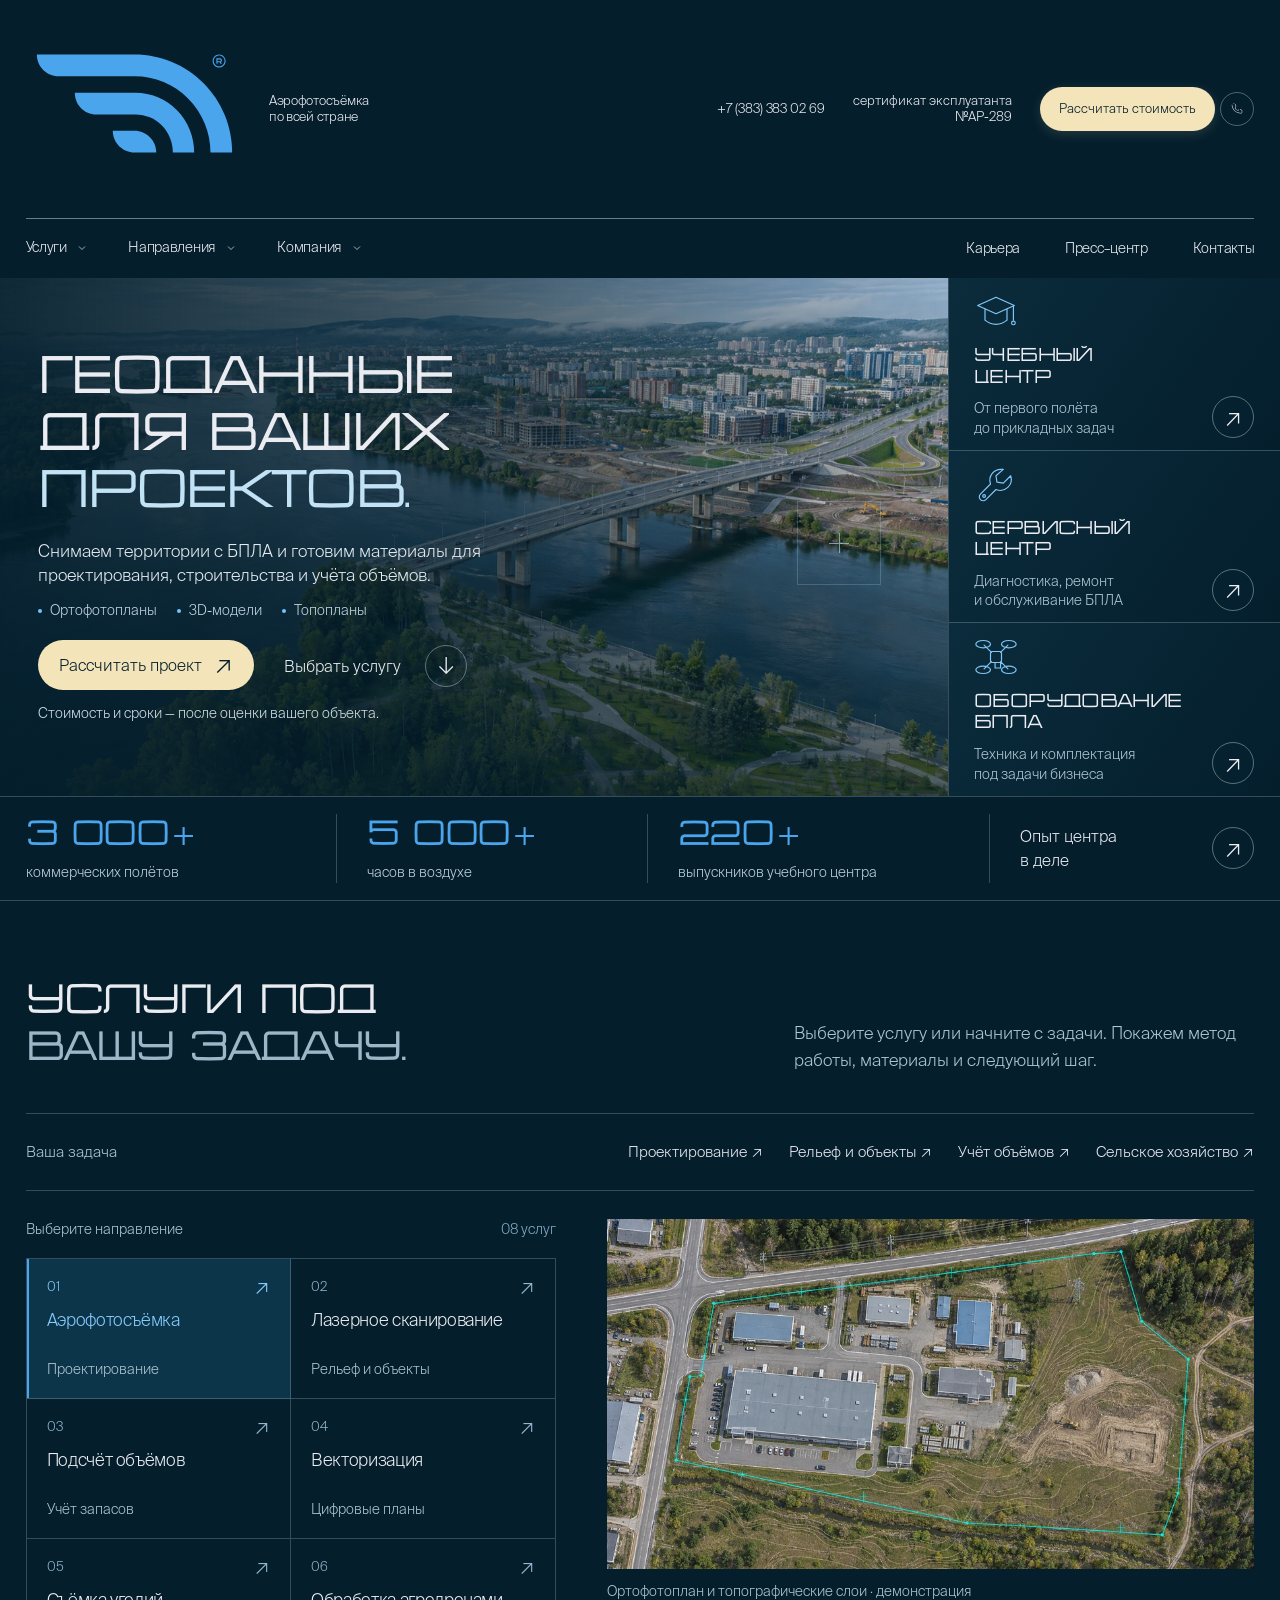
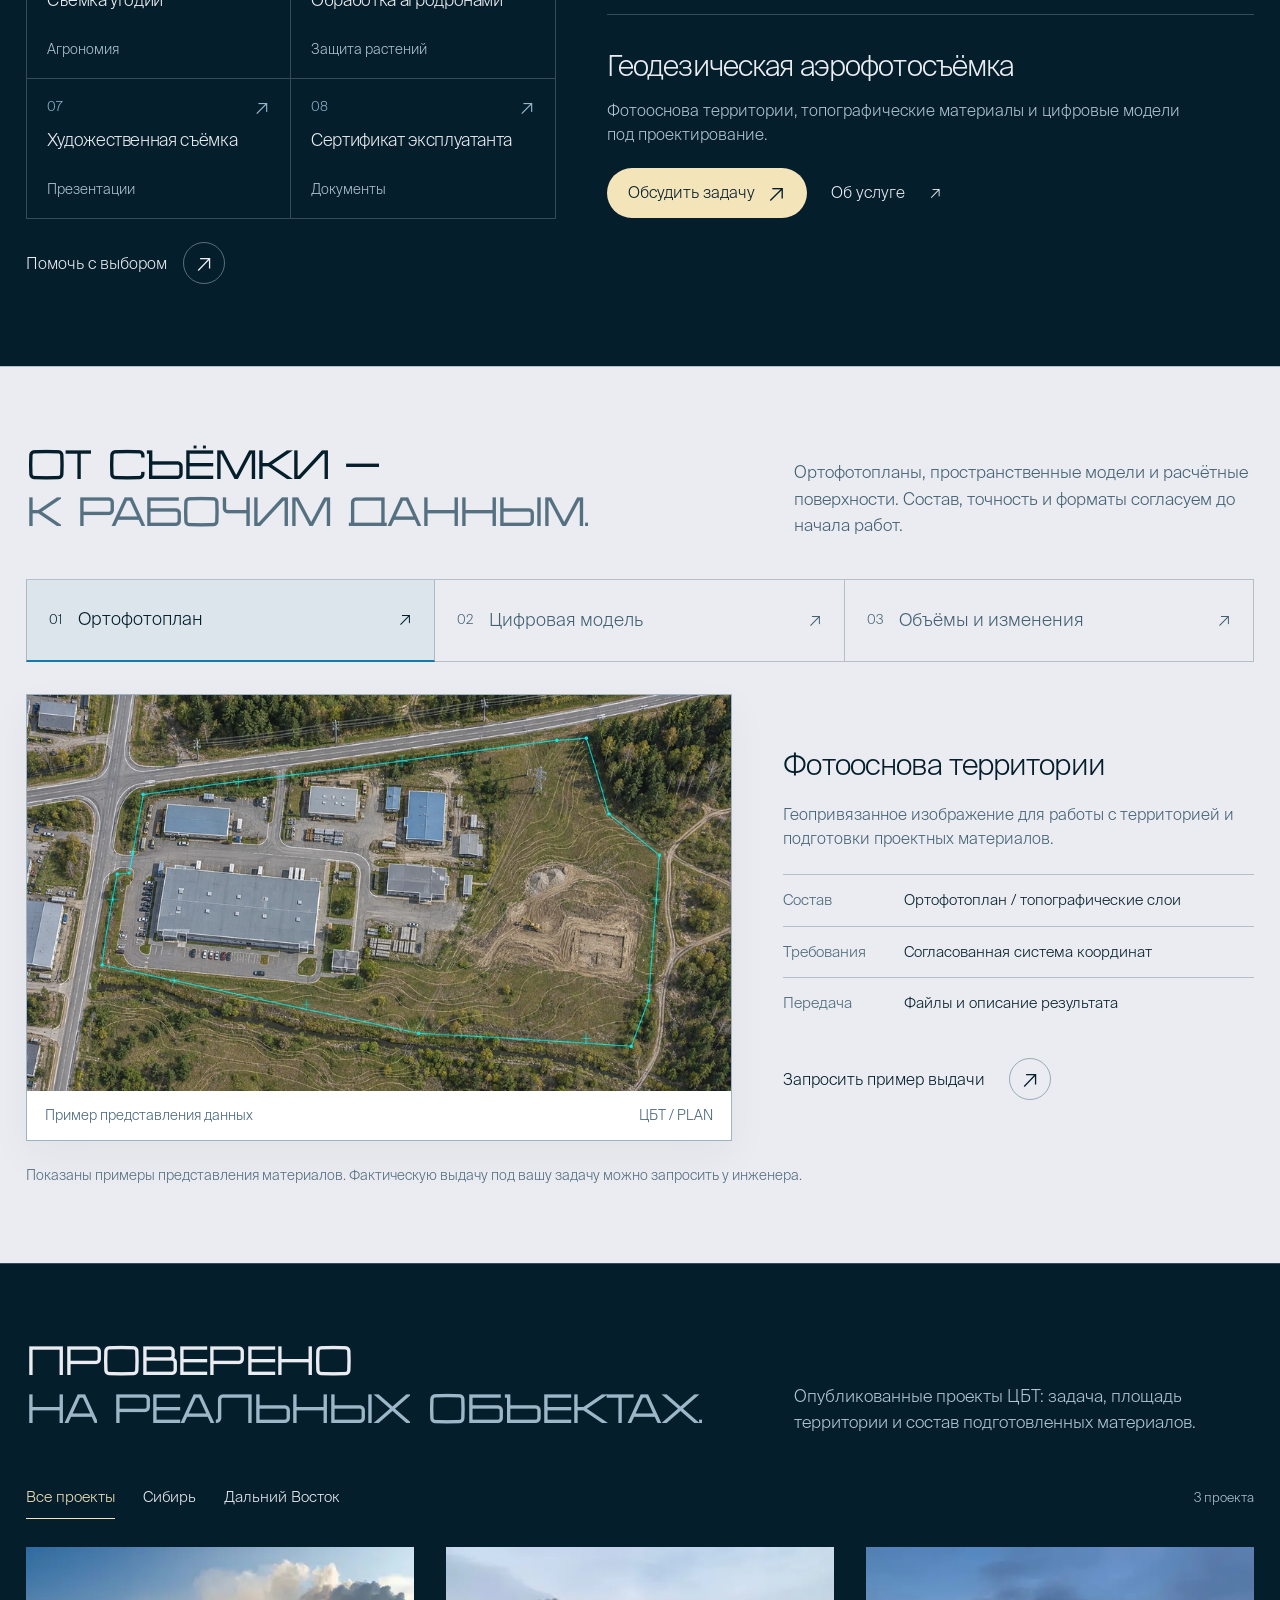
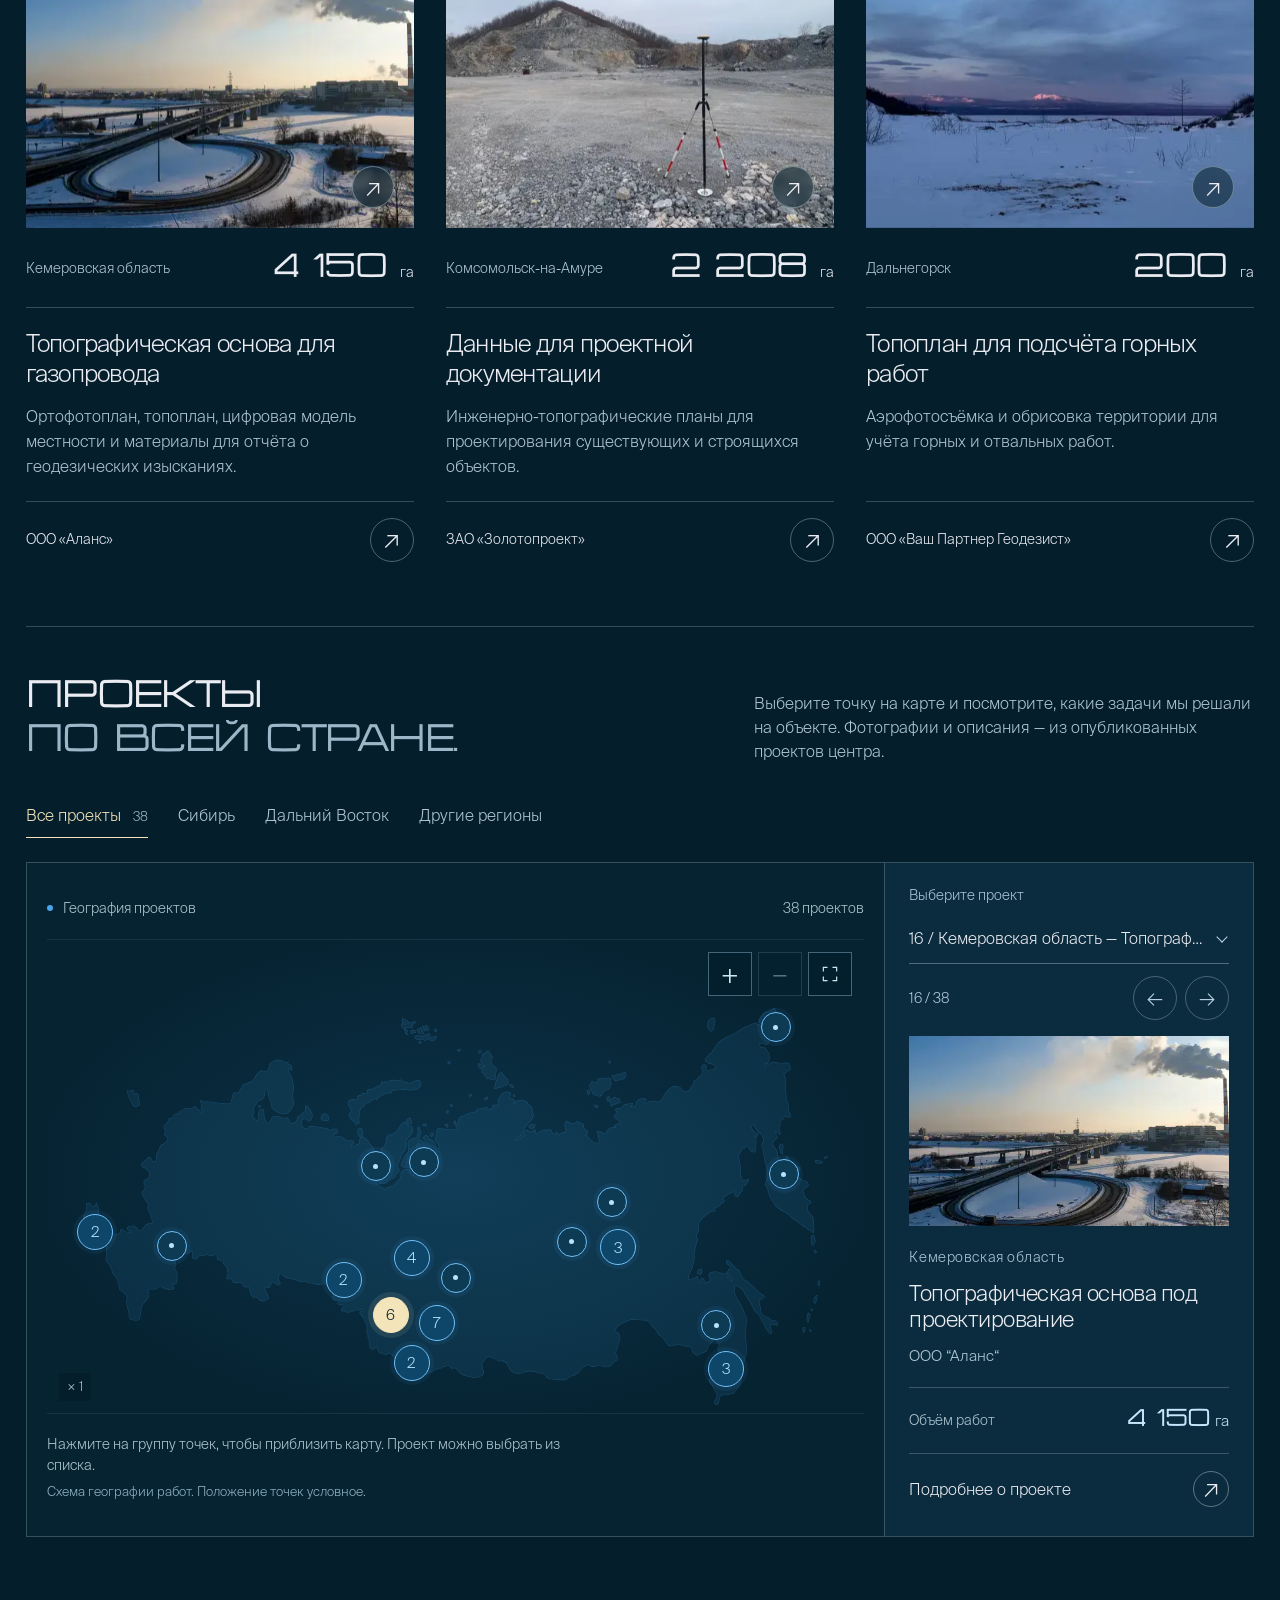
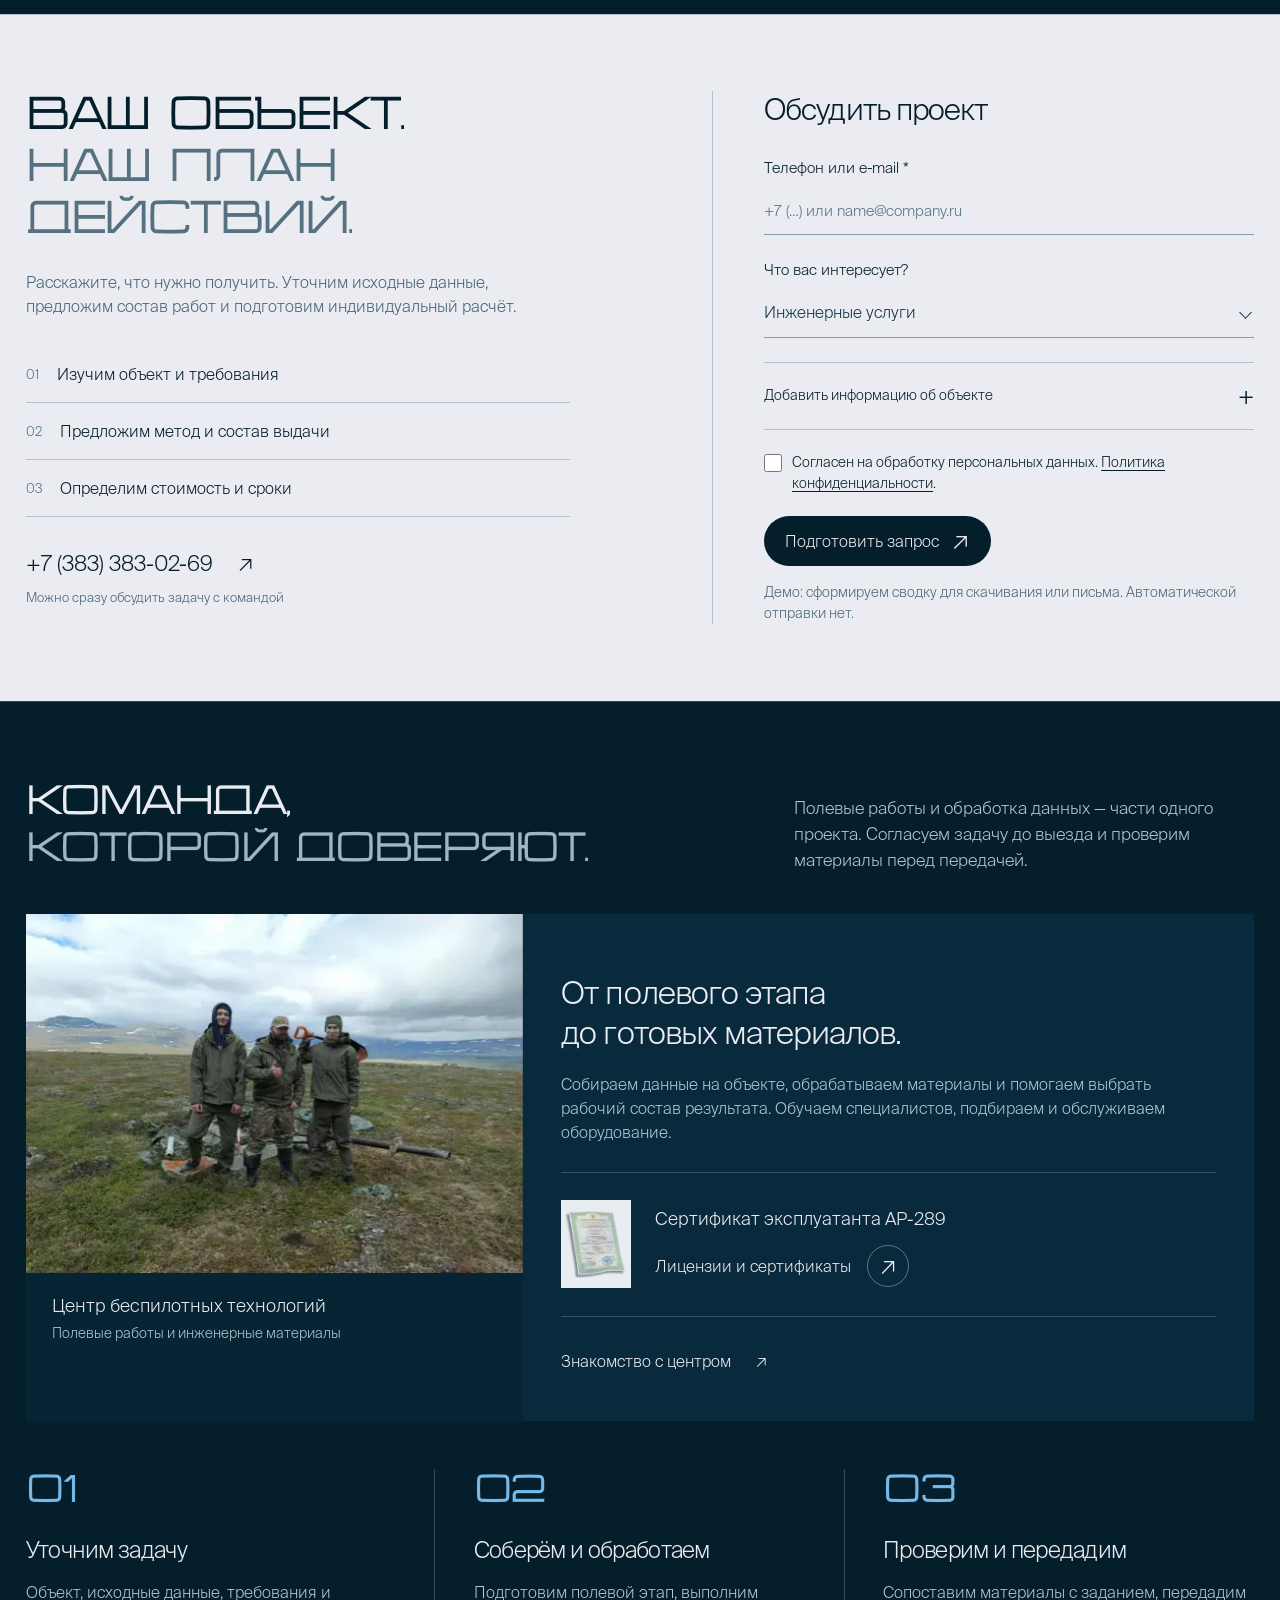
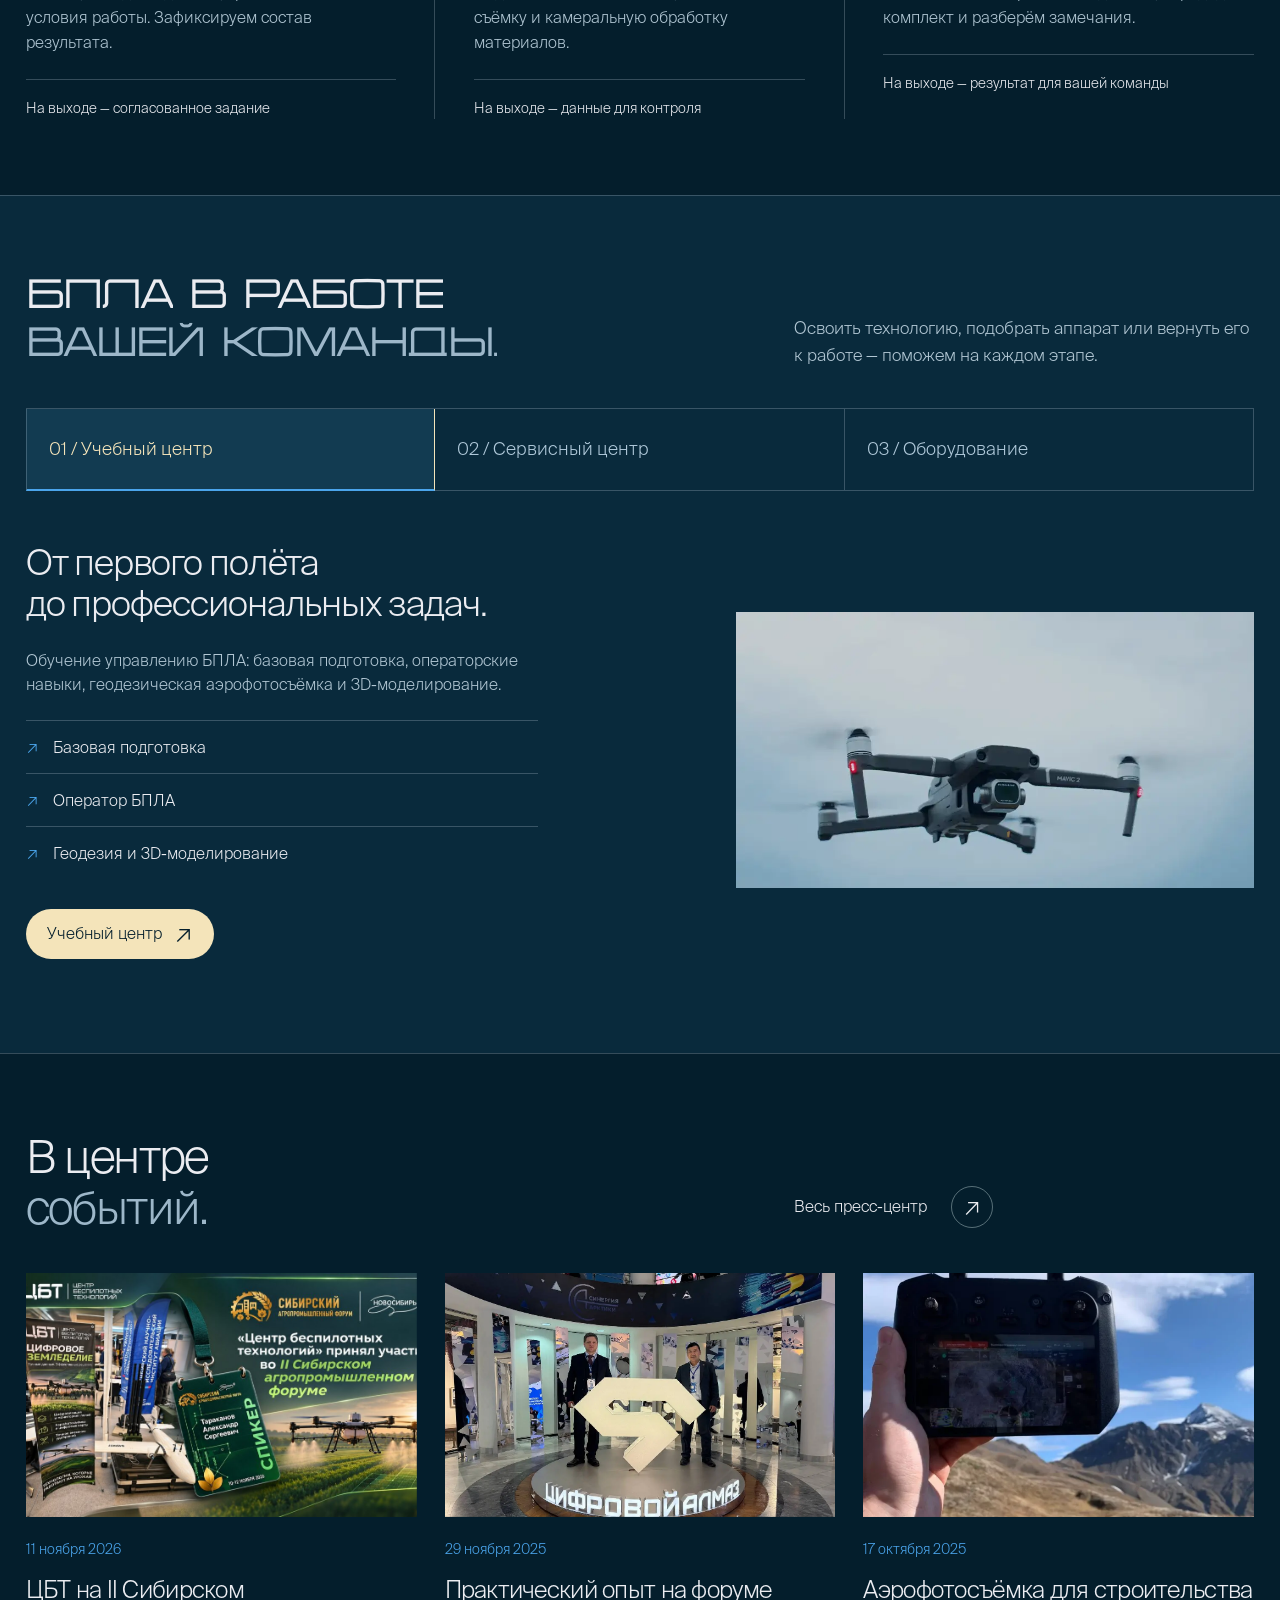
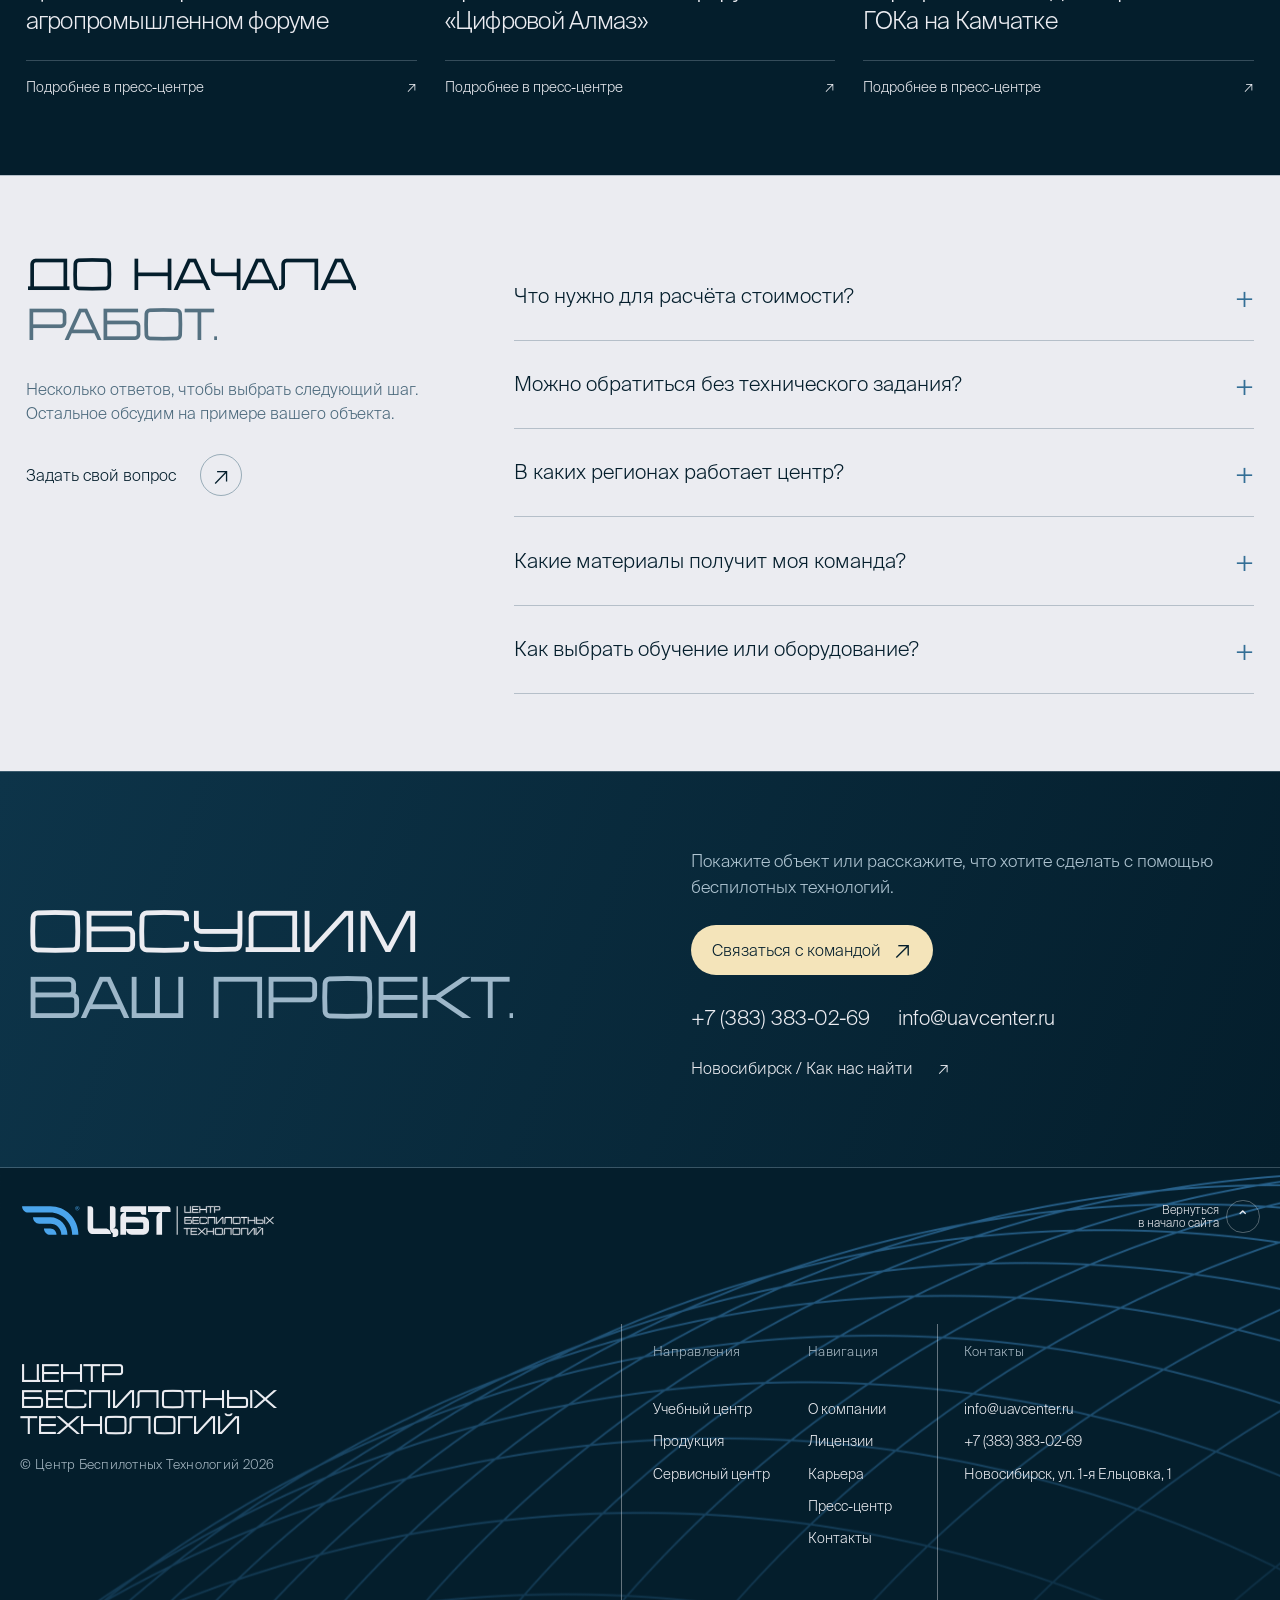
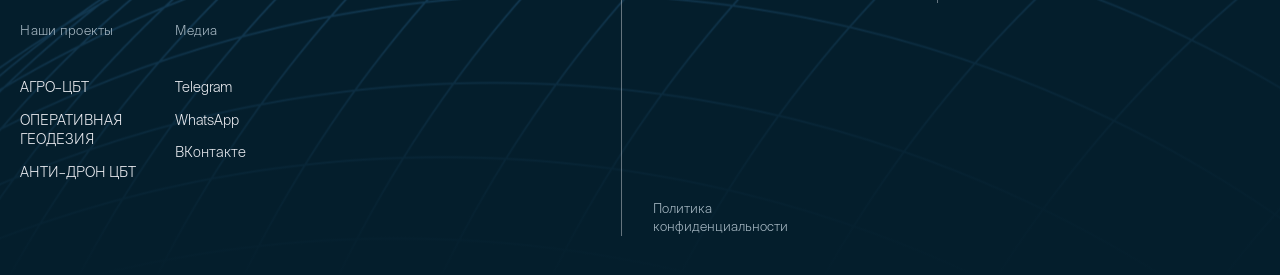
==== commit 14d99300: "Remove section labels and decorative card indices" ====
--- a/index.html
+++ b/index.html
@@ -1,45 +1,45 @@
 <!DOCTYPE html>
 
-<html lang="ru"><head><meta charset="utf-8"/><meta content="width=device-width,initial-scale=1" name="viewport"/><meta content="#041e2c" name="theme-color"/><meta content="noindex,nofollow" name="robots"/><title>Центр беспилотных технологий — съёмка, геоданные и БПЛА</title><meta content="Аэрофотосъёмка, лазерное сканирование и геоданные для бизнеса. Обучение операторов, оборудование и сервис БПЛА. Центр беспилотных технологий." name="description"/><meta content="ЦБТ — от территории к точному решению" property="og:title"/><meta content="Редизайн главной: инженерные услуги, обучение, сервис и оборудование." property="og:description"/><meta content="website" property="og:type"/><meta content="https://moriarty32.github.io/uavcenter-glavnay/assets/preview.jpg?v=3" property="og:image"/><meta content="https://moriarty32.github.io/uavcenter-glavnay/" property="og:url"/><meta content="ru_RU" property="og:locale"/><link href="assets/favicon.svg" rel="icon"/><link as="font" crossorigin="" href="assets/SuisseIntl.woff2" rel="preload" type="font/woff2"/><link as="font" crossorigin="" href="assets/Radiotechnika.woff2" rel="preload" type="font/woff2"/><link href="styles.css" rel="stylesheet"/><link href="chrome.css" rel="stylesheet"/><link href="premium.css?v=3" rel="stylesheet"/><link href="map.css?v=3" rel="stylesheet"/><script defer="" src="navigation.js"></script><script defer="" src="app.js?v=3"></script><script defer="" src="map.js?v=3"></script><link rel="stylesheet" href="buttons.css?v=5">
+<html lang="ru"><head><meta charset="utf-8"/><meta content="width=device-width,initial-scale=1" name="viewport"/><meta content="#041e2c" name="theme-color"/><meta content="noindex,nofollow" name="robots"/><title>Центр беспилотных технологий — съёмка, геоданные и БПЛА</title><meta content="Аэрофотосъёмка, лазерное сканирование и геоданные для бизнеса. Обучение операторов, оборудование и сервис БПЛА. Центр беспилотных технологий." name="description"/><meta content="ЦБТ — от территории к точному решению" property="og:title"/><meta content="Редизайн главной: инженерные услуги, обучение, сервис и оборудование." property="og:description"/><meta content="website" property="og:type"/><meta content="https://moriarty32.github.io/uavcenter-glavnay/assets/preview.jpg?v=6" property="og:image"/><meta content="https://moriarty32.github.io/uavcenter-glavnay/" property="og:url"/><meta content="ru_RU" property="og:locale"/><link href="assets/favicon.svg" rel="icon"/><link as="font" crossorigin="" href="assets/SuisseIntl.woff2" rel="preload" type="font/woff2"/><link as="font" crossorigin="" href="assets/Radiotechnika.woff2" rel="preload" type="font/woff2"/><link href="styles.css" rel="stylesheet"/><link href="chrome.css" rel="stylesheet"/><link href="premium.css?v=6" rel="stylesheet"/><link href="map.css?v=3" rel="stylesheet"/><script defer="" src="navigation.js"></script><script defer="" src="app.js?v=6"></script><script defer="" src="map.js?v=3"></script><link href="buttons.css?v=5" rel="stylesheet"/>
 </head><body class="brand-aligned"><a class="skip-link" href="#main">Перейти к содержанию</a><header class="header" id="top"><div class="container header-inner">
 <a aria-label="Центр беспилотных технологий — главная" class="brand" href="#top"><picture><source media="(max-width:760px)" srcset="assets/logo-symbol.svg"/><img alt="ЦБТ — Центр беспилотных технологий" height="42" src="assets/logo.svg" width="244"/></picture></a>
 <a class="brand-caption" href="https://uavcenter.ru/aerofotosemka/">Аэрофотосъёмка<br/>по всей стране</a>
 <div class="header-contact"><a class="phone" href="tel:+73833830269">+7 (383) 383 02 69</a><a class="header-certificate" href="https://uavcenter.ru/sertyfikat-ekspluatanta/">сертификат эксплуатанта<br/>№АР-289</a><a aria-controls="estimate-dialog" aria-haspopup="dialog" class="btn header-estimate" data-estimate-open="" href="#request">Рассчитать стоимость</a><a aria-label="Позвонить в Центр" class="header-call" href="tel:+73833830269"><img alt="" height="38" src="assets/phone-original.svg" width="38"/></a></div>
 <button aria-controls="main-nav" aria-expanded="false" aria-label="Открыть меню" class="mobile-menu" type="button"><span></span><span></span></button>
 </div><nav aria-label="Основная навигация" class="main-nav" id="main-nav"><details class="nav-group"><summary><span class="roll-label"><span class="roll-primary">Услуги</span><span aria-hidden="true" class="roll-secondary">Услуги</span></span><svg aria-hidden="true" viewbox="0 0 12 12"><path d="m3 4.5 3 3 3-3"></path></svg></summary><div class="nav-dropdown mega-panel mega-panel-0"><div class="mega-links"><a class="mega-link" href="#request"><span aria-hidden="true" class="mega-number">/ 01</span><span class="mega-name">Геодезическая<br/>аэрофотосъёмка</span><span aria-hidden="true" class="mega-arrow">↗</span></a><a class="mega-link" href="https://uavcenter.ru/vozdushnoe-lazernoe-skanirovanie/"><span aria-hidden="true" class="mega-number">/ 02</span><span class="mega-name">Воздушно–лазерное<br/>сканирование</span><span aria-hidden="true" class="mega-arrow">↗</span></a><a class="mega-link" href="https://uavcenter.ru/vektorizaciya/"><span aria-hidden="true" class="mega-number">/ 03</span><span class="mega-name">Векторизация<br/>топосъёмки</span><span aria-hidden="true" class="mega-arrow">↗</span></a><a class="mega-link" href="https://uavcenter.ru/aerofotosemka-dlya-selskogo-hozyajstva/"><span aria-hidden="true" class="mega-number">/ 04</span><span class="mega-name">Аэрофотосъёмка для<br/>сельского хозяйства</span><span aria-hidden="true" class="mega-arrow">↗</span></a><a class="mega-link" href="https://uavcenter.ru/obrabotka-agrodronami/"><span aria-hidden="true" class="mega-number">/ 05</span><span class="mega-name">Внесение средств<br/>защиты растений</span><span aria-hidden="true" class="mega-arrow">↗</span></a><a class="mega-link" href="https://uavcenter.ru/markshejderskaya-semka/"><span aria-hidden="true" class="mega-number">/ 06</span><span class="mega-name">Подсчёт объёмов<br/>складских запасов</span><span aria-hidden="true" class="mega-arrow">↗</span></a><a class="mega-link" href="https://uavcenter.ru/semka-s-drona/"><span aria-hidden="true" class="mega-number">/ 07</span><span class="mega-name">Художественная<br/>аэрофотосъёмка</span><span aria-hidden="true" class="mega-arrow">↗</span></a><a class="mega-link" href="https://uavcenter.ru/sertyfikat-ekspluatanta/"><span aria-hidden="true" class="mega-number">/ 08</span><span class="mega-name">Сертификат<br/>эксплуатанта</span><span aria-hidden="true" class="mega-arrow">↗</span></a></div><div class="mega-bottom"><span>Центр беспилотных технологий</span><a aria-controls="estimate-dialog" aria-haspopup="dialog" data-estimate-open="" href="#request">Рассчитать стоимость <span aria-hidden="true">↗</span></a></div></div></details><details class="nav-group"><summary><span class="roll-label"><span class="roll-primary">Направления</span><span aria-hidden="true" class="roll-secondary">Направления</span></span><svg aria-hidden="true" viewbox="0 0 12 12"><path d="m3 4.5 3 3 3-3"></path></svg></summary><div class="nav-dropdown mega-panel mega-panel-1"><div class="mega-links"><a class="mega-link" href="https://uavcenter.ru/uchebnyj-centr-bpla/"><span aria-hidden="true" class="mega-number">/ 01</span><span class="mega-name">Учебный центр</span><span aria-hidden="true" class="mega-arrow">↗</span></a><a class="mega-link" href="https://uavcenter.ru/remont-kvadrokopterov-bpla/"><span aria-hidden="true" class="mega-number">/ 02</span><span class="mega-name">Сервисный центр</span><span aria-hidden="true" class="mega-arrow">↗</span></a><a class="mega-link" href="https://uavcenter.ru/promyshlennye-drony-bpla/"><span aria-hidden="true" class="mega-number">/ 03</span><span class="mega-name">Продукция</span><span aria-hidden="true" class="mega-arrow">↗</span></a></div><div class="mega-courses"><p>Обучение пилотированию</p><a href="https://uavcenter.ru/uchebnyj-centr-bpla/kursy-kvadrokoptera/">Базовая подготовка <span>↗</span></a><a href="https://uavcenter.ru/uchebnyj-centr-bpla/operator-bpla/">Оператор БПЛА <span>↗</span></a><a href="https://uavcenter.ru/uchebnyj-centr-bpla/geodeziya/">Геодезия и 3D-моделирование <span>↗</span></a></div><div class="mega-bottom"><span>Центр беспилотных технологий</span><a aria-controls="estimate-dialog" aria-haspopup="dialog" data-estimate-open="" href="#request">Рассчитать стоимость <span aria-hidden="true">↗</span></a></div></div></details><details class="nav-group"><summary><span class="roll-label"><span class="roll-primary">Компания</span><span aria-hidden="true" class="roll-secondary">Компания</span></span><svg aria-hidden="true" viewbox="0 0 12 12"><path d="m3 4.5 3 3 3-3"></path></svg></summary><div class="nav-dropdown mega-panel mega-panel-2"><div class="mega-links"><a class="mega-link" href="https://uavcenter.ru/about/"><span aria-hidden="true" class="mega-number">/ 01</span><span class="mega-name">О компании</span><span aria-hidden="true" class="mega-arrow">↗</span></a><a class="mega-link" href="https://uavcenter.ru/documents/#lic"><span aria-hidden="true" class="mega-number">/ 02</span><span class="mega-name">Лицензии</span><span aria-hidden="true" class="mega-arrow">↗</span></a><a class="mega-link" href="https://uavcenter.ru/documents/#ser"><span aria-hidden="true" class="mega-number">/ 03</span><span class="mega-name">Сертификаты</span><span aria-hidden="true" class="mega-arrow">↗</span></a></div><div class="mega-bottom"><span>Центр беспилотных технологий</span><a aria-controls="estimate-dialog" aria-haspopup="dialog" data-estimate-open="" href="#request">Рассчитать стоимость <span aria-hidden="true">↗</span></a></div></div></details><div class="nav-right"><a href="https://uavcenter.ru/career/">Карьера</a><a href="https://uavcenter.ru/news/">Пресс–центр</a><a href="https://uavcenter.ru/contacts/">Контакты</a></div></nav></header>
-<main id="main"><section aria-labelledby="hero-title" class="home-hero"><div class="hero-stage"><div class="hero-main"><div aria-hidden="true" class="hero-photo"><picture><source sizes="(max-width:760px) 100vw,74vw" srcset="assets/hero-city-768.webp 768w,assets/hero-city-1280.webp 1280w,assets/hero-city-1600.webp 1600w" type="image/webp"/><img alt="" fetchpriority="high" height="900" src="assets/hero-city-1600.webp" width="1600"/></picture></div><div class="hero-copy"><p class="eyebrow"><span aria-hidden="true" class="signal-dot"></span> Аэросъёмка · Лазерное сканирование</p><h1 data-heading="" id="hero-title">Геоданные<br/>для ваших<br/><span class="hero-accent">проектов.</span></h1><p class="hero-description">Снимаем территории с БПЛА и готовим материалы для проектирования, строительства и учёта объёмов.</p><ul aria-label="Результаты работы" class="hero-deliverables"><li>Ортофотопланы</li><li>3D-модели</li><li>Топопланы</li></ul><div class="hero-actions"><button class="btn btn-cream" data-request="Расчёт инженерного проекта" type="button">Рассчитать проект <span aria-hidden="true" class="arrow">↗</span></button><a class="text-link link-down" href="#services">Выбрать услугу <span aria-hidden="true" class="circle-arrow">↓</span></a></div><p class="hero-note">Стоимость и сроки — после оценки вашего объекта.</p></div><div aria-hidden="true" class="hero-register"><span>01 / ТЕРРИТОРИЯ</span><i></i><span>02 / ДАННЫЕ</span><i></i><span>03 / РЕШЕНИЕ</span></div><div aria-hidden="true" class="crosshair"></div></div><aside aria-label="Другие направления центра" class="hero-directions"><a class="direction-short" data-direction-link="training" href="#directions"><span aria-hidden="true" class="direction-icon icon-training"><svg aria-hidden="true" focusable="false" viewbox="0 0 48 48"><path d="m4 18 20-9 20 9-20 9-20-9Z"></path><path d="M12 22v12c7 6 17 6 24 0V22M43 19v15"></path><circle cx="43" cy="37" r="2"></circle></svg></span><span class="direction-no">/ 01</span><h2>Учебный<br/>центр</h2><span class="route-description">От первого полёта<br/>до прикладных задач</span><span aria-hidden="true" class="circle-arrow">↗</span></a><a class="direction-short" data-direction-link="repair" href="#directions"><span aria-hidden="true" class="direction-icon icon-repair"><svg aria-hidden="true" focusable="false" viewbox="0 0 48 48"><path d="M30 8a12 12 0 0 0-12 16L7 35a4 4 0 0 0 6 6l11-11A12 12 0 0 0 40 15l-8 8-7-1-1-7 8-7Z"></path><circle cx="11" cy="37" r="1.5"></circle></svg></span><span class="direction-no">/ 02</span><h2>Сервисный<br/>центр</h2><span class="route-description">Диагностика, ремонт<br/>и обслуживание БПЛА</span><span aria-hidden="true" class="circle-arrow">↗</span></a><a class="direction-short" data-direction-link="equipment" href="#directions"><span aria-hidden="true" class="direction-icon icon-equipment"><svg aria-hidden="true" focusable="false" viewbox="0 0 48 48"><rect height="12" rx="2" width="12" x="18" y="18"></rect><path d="m19 19-8-8m18 8 8-8m-8 18 8 8m-18-8-8 8M23 30v6h6v-6"></path><ellipse cx="10" cy="10" rx="8" ry="4"></ellipse><ellipse cx="38" cy="10" rx="8" ry="4"></ellipse><ellipse cx="10" cy="38" rx="8" ry="4"></ellipse><ellipse cx="38" cy="38" rx="8" ry="4"></ellipse></svg></span><span class="direction-no">/ 03</span><h2>Оборудование<br/>БПЛА</h2><span class="route-description">Техника и комплектация<br/>под задачи бизнеса</span><span aria-hidden="true" class="circle-arrow">↗</span></a></aside></div><div class="hero-facts wrap"><div><strong>3 000<span>+</span></strong><p>коммерческих полётов</p></div><div><strong>5 000<span>+</span></strong><p>часов в воздухе</p></div><div><strong>220<span>+</span></strong><p>выпускников учебного центра</p></div><a class="facts-company" href="https://uavcenter.ru/about/">Опыт центра<br/>в деле <span aria-hidden="true" class="circle-arrow">↗</span></a></div></section>
-<section class="section" id="services"><div class="wrap"><div class="section-head"><div><p class="eyebrow">01 / Инженерные услуги</p><h2 data-heading="">Услуги под<br/><span class="soft">вашу задачу.</span></h2></div><p>Выберите услугу или начните с задачи. Покажем метод работы, материалы и следующий шаг.</p></div><div aria-label="Подбор услуги по задаче" class="task-strip"><span>Ваша задача</span><button data-service-target="0" type="button">Проектирование ↗</button><button data-service-target="1" type="button">Рельеф и объекты ↗</button><button data-service-target="2" type="button">Учёт объёмов ↗</button><button data-service-target="4" type="button">Сельское хозяйство ↗</button></div><div class="service-browser"><div class="service-catalog" id="service-catalog"><p class="catalog-label">Выберите направление <span>08 услуг</span></p><div aria-label="Инженерные услуги" class="service-tabs" role="tablist"><button aria-controls="service-panel-0" aria-selected="true" data-service="0" id="service-tab-0" role="tab" tabindex="0" type="button"><span class="service-tab-index">01<span aria-hidden="true">↗</span></span><span class="service-tab-title">Аэрофотосъёмка</span><span class="service-tab-kind">Проектирование</span></button><button aria-controls="service-panel-1" aria-selected="false" data-service="1" id="service-tab-1" role="tab" tabindex="-1" type="button"><span class="service-tab-index">02<span aria-hidden="true">↗</span></span><span class="service-tab-title">Лазерное сканирование</span><span class="service-tab-kind">Рельеф и объекты</span></button><button aria-controls="service-panel-2" aria-selected="false" data-service="2" id="service-tab-2" role="tab" tabindex="-1" type="button"><span class="service-tab-index">03<span aria-hidden="true">↗</span></span><span class="service-tab-title">Подсчёт объёмов</span><span class="service-tab-kind">Учёт запасов</span></button><button aria-controls="service-panel-3" aria-selected="false" data-service="3" id="service-tab-3" role="tab" tabindex="-1" type="button"><span class="service-tab-index">04<span aria-hidden="true">↗</span></span><span class="service-tab-title">Векторизация</span><span class="service-tab-kind">Цифровые планы</span></button><button aria-controls="service-panel-4" aria-selected="false" data-service="4" id="service-tab-4" role="tab" tabindex="-1" type="button"><span class="service-tab-index">05<span aria-hidden="true">↗</span></span><span class="service-tab-title">Съёмка угодий</span><span class="service-tab-kind">Агрономия</span></button><button aria-controls="service-panel-5" aria-selected="false" data-service="5" id="service-tab-5" role="tab" tabindex="-1" type="button"><span class="service-tab-index">06<span aria-hidden="true">↗</span></span><span class="service-tab-title">Обработка агродронами</span><span class="service-tab-kind">Защита растений</span></button><button aria-controls="service-panel-6" aria-selected="false" data-service="6" id="service-tab-6" role="tab" tabindex="-1" type="button"><span class="service-tab-index">07<span aria-hidden="true">↗</span></span><span class="service-tab-title">Художественная съёмка</span><span class="service-tab-kind">Презентации</span></button><button aria-controls="service-panel-7" aria-selected="false" data-service="7" id="service-tab-7" role="tab" tabindex="-1" type="button"><span class="service-tab-index">08<span aria-hidden="true">↗</span></span><span class="service-tab-title">Сертификат эксплуатанта</span><span class="service-tab-kind">Документы</span></button></div><button class="service-consult text-link" data-request="Помощь с выбором метода" type="button">Помочь с выбором <span aria-hidden="true" class="circle-arrow">↗</span></button></div><div class="service-panels"><article aria-labelledby="service-tab-0" class="service-panel" id="service-panel-0" role="tabpanel" tabindex="0">
-<figure class="service-example"><div class="service-art"><img alt="Ортофотоплан и топографические слои · демонстрация" decoding="async" height="720" loading="lazy" sizes="(max-width:760px) 94vw, 53vw" src="assets/result-plan-1280.webp" srcset="assets/result-plan-640.webp 640w, assets/result-plan-960.webp 960w, assets/result-plan-1280.webp 1280w, assets/result-plan-1600.webp 1600w" width="1280"/><span aria-hidden="true" class="service-image-index">ЦБТ / 01</span></div><figcaption>Ортофотоплан и топографические слои · демонстрация</figcaption></figure>
-<div class="service-panel-copy"><p class="technical-label">Проектирование / 01</p><h3 tabindex="-1">Геодезическая аэрофотосъёмка</h3><p>Фотооснова территории, топографические материалы и цифровые модели под проектирование.</p><div class="service-panel-actions"><button class="btn btn-cream" data-request="Геодезическая аэрофотосъёмка" type="button">Обсудить задачу <span aria-hidden="true" class="arrow">↗</span></button><a class="text-link" href="https://uavcenter.ru/aerofotosemka/">Об услуге <span aria-hidden="true">↗</span></a><a class="service-back" href="#service-catalog">Все услуги ↑</a></div></div></article><article aria-labelledby="service-tab-1" class="service-panel" hidden="" id="service-panel-1" role="tabpanel" tabindex="0">
-<figure class="service-example"><div class="service-art"><img alt="Модель поверхности · демонстрация" decoding="async" height="720" loading="lazy" sizes="(max-width:760px) 94vw, 53vw" src="assets/result-model-1280.webp" srcset="assets/result-model-640.webp 640w, assets/result-model-960.webp 960w, assets/result-model-1280.webp 1280w, assets/result-model-1600.webp 1600w" width="1280"/><span aria-hidden="true" class="service-image-index">ЦБТ / 02</span></div><figcaption>Модель поверхности · демонстрация</figcaption></figure>
-<div class="service-panel-copy"><p class="technical-label">Рельеф и объекты / 02</p><h3 tabindex="-1">Воздушное лазерное сканирование</h3><p>Пространственные данные о поверхности и объектах для инженерных и инфраструктурных задач.</p><div class="service-panel-actions"><button class="btn btn-cream" data-request="Воздушное лазерное сканирование" type="button">Обсудить задачу <span aria-hidden="true" class="arrow">↗</span></button><a class="text-link" href="https://uavcenter.ru/vozdushnoe-lazernoe-skanirovanie/">Об услуге <span aria-hidden="true">↗</span></a><a class="service-back" href="#service-catalog">Все услуги ↑</a></div></div></article><article aria-labelledby="service-tab-2" class="service-panel" hidden="" id="service-panel-2" role="tabpanel" tabindex="0">
-<figure class="service-example"><div class="service-art"><img alt="Расчётная поверхность · демонстрация" decoding="async" height="720" loading="lazy" sizes="(max-width:760px) 94vw, 53vw" src="assets/result-volume-1280.webp" srcset="assets/result-volume-640.webp 640w, assets/result-volume-960.webp 960w, assets/result-volume-1280.webp 1280w, assets/result-volume-1600.webp 1600w" width="1280"/><span aria-hidden="true" class="service-image-index">ЦБТ / 03</span></div><figcaption>Расчётная поверхность · демонстрация</figcaption></figure>
-<div class="service-panel-copy"><p class="technical-label">Учёт запасов / 03</p><h3 tabindex="-1">Подсчёт объёмов запасов</h3><p>Поверхности и расчётные материалы для учёта на карьерах, отвалах и складах.</p><div class="service-panel-actions"><button class="btn btn-cream" data-request="Подсчёт объёмов запасов" type="button">Обсудить задачу <span aria-hidden="true" class="arrow">↗</span></button><a class="text-link" href="https://uavcenter.ru/markshejderskaya-semka/">Об услуге <span aria-hidden="true">↗</span></a><a class="service-back" href="#service-catalog">Все услуги ↑</a></div></div></article><article aria-labelledby="service-tab-3" class="service-panel" hidden="" id="service-panel-3" role="tabpanel" tabindex="0">
-<figure class="service-example"><div class="service-art"><img alt="Топографические слои · демонстрация" decoding="async" height="720" loading="lazy" sizes="(max-width:760px) 94vw, 53vw" src="assets/result-plan-1280.webp" srcset="assets/result-plan-640.webp 640w, assets/result-plan-960.webp 960w, assets/result-plan-1280.webp 1280w, assets/result-plan-1600.webp 1600w" width="1280"/><span aria-hidden="true" class="service-image-index">ЦБТ / 04</span></div><figcaption>Топографические слои · демонстрация</figcaption></figure>
-<div class="service-panel-copy"><p class="technical-label">Цифровые планы / 04</p><h3 tabindex="-1">Векторизация топосъёмки</h3><p>Перевод исходных материалов в векторные планы с согласованным составом и форматами.</p><div class="service-panel-actions"><button class="btn btn-cream" data-request="Векторизация топосъёмки" type="button">Обсудить задачу <span aria-hidden="true" class="arrow">↗</span></button><a class="text-link" href="https://uavcenter.ru/vektorizaciya/">Об услуге <span aria-hidden="true">↗</span></a><a class="service-back" href="#service-catalog">Все услуги ↑</a></div></div></article><article aria-labelledby="service-tab-4" class="service-panel" hidden="" id="service-panel-4" role="tabpanel" tabindex="0">
-<figure class="service-example"><div class="service-art"><img alt="Агротехнологии с БПЛА · иллюстрация" decoding="async" height="720" loading="lazy" src="assets/agriculture-illustration.webp" width="1280"/><span aria-hidden="true" class="service-image-index">ЦБТ / 05</span></div><figcaption>Агротехнологии с БПЛА · иллюстрация</figcaption></figure>
-<div class="service-panel-copy"><p class="technical-label">Агрономия / 05</p><h3 tabindex="-1">Съёмка сельскохозяйственных угодий</h3><p>Данные о территории и состоянии посевов для работы агрономической команды.</p><div class="service-panel-actions"><button class="btn btn-cream" data-request="Съёмка сельскохозяйственных угодий" type="button">Обсудить задачу <span aria-hidden="true" class="arrow">↗</span></button><a class="text-link" href="https://uavcenter.ru/aerofotosemka-dlya-selskogo-hozyajstva/">Об услуге <span aria-hidden="true">↗</span></a><a class="service-back" href="#service-catalog">Все услуги ↑</a></div></div></article><article aria-labelledby="service-tab-5" class="service-panel" hidden="" id="service-panel-5" role="tabpanel" tabindex="0">
-<figure class="service-example"><div class="service-art"><img alt="Работа агродрона · иллюстрация" decoding="async" height="720" loading="lazy" src="assets/agriculture-illustration.webp" width="1280"/><span aria-hidden="true" class="service-image-index">ЦБТ / 06</span></div><figcaption>Работа агродрона · иллюстрация</figcaption></figure>
-<div class="service-panel-copy"><p class="technical-label">Защита растений / 06</p><h3 tabindex="-1">Обработка агродронами</h3><p>Внесение средств защиты растений по согласованной технологии и условиям участка.</p><div class="service-panel-actions"><button class="btn btn-cream" data-request="Обработка агродронами" type="button">Обсудить задачу <span aria-hidden="true" class="arrow">↗</span></button><a class="text-link" href="https://uavcenter.ru/obrabotka-agrodronami/">Об услуге <span aria-hidden="true">↗</span></a><a class="service-back" href="#service-catalog">Все услуги ↑</a></div></div></article><article aria-labelledby="service-tab-6" class="service-panel" hidden="" id="service-panel-6" role="tabpanel" tabindex="0">
-<figure class="service-example"><div class="service-art"><img alt="Аэрофотосъёмка территории · иллюстрация" decoding="async" height="720" loading="lazy" src="assets/hero-city-1600.webp" width="1280"/><span aria-hidden="true" class="service-image-index">ЦБТ / 07</span></div><figcaption>Аэрофотосъёмка территории · иллюстрация</figcaption></figure>
-<div class="service-panel-copy"><p class="technical-label">Презентации / 07</p><h3 tabindex="-1">Художественная аэросъёмка</h3><p>Воздушные ракурсы объектов, территорий и событий для презентационных задач.</p><div class="service-panel-actions"><button class="btn btn-cream" data-request="Художественная аэросъёмка" type="button">Обсудить задачу <span aria-hidden="true" class="arrow">↗</span></button><a class="text-link" href="https://uavcenter.ru/semka-s-drona/">Об услуге <span aria-hidden="true">↗</span></a><a class="service-back" href="#service-catalog">Все услуги ↑</a></div></div></article><article aria-labelledby="service-tab-7" class="service-panel" hidden="" id="service-panel-7" role="tabpanel" tabindex="0">
-<figure class="service-example"><div class="service-art"><img alt="Эксплуатация БПЛА · иллюстрация" decoding="async" height="720" loading="lazy" src="assets/equipment.webp" width="1280"/><span aria-hidden="true" class="service-image-index">ЦБТ / 08</span></div><figcaption>Эксплуатация БПЛА · иллюстрация</figcaption></figure>
-<div class="service-panel-copy"><p class="technical-label">Документы / 08</p><h3 tabindex="-1">Помощь с сертификатом эксплуатанта</h3><p>Сопровождение подготовки документов и вопросов организации эксплуатации БПЛА.</p><div class="service-panel-actions"><button class="btn btn-cream" data-request="Помощь с сертификатом эксплуатанта" type="button">Обсудить задачу <span aria-hidden="true" class="arrow">↗</span></button><a class="text-link" href="https://uavcenter.ru/sertyfikat-ekspluatanta/">Об услуге <span aria-hidden="true">↗</span></a><a class="service-back" href="#service-catalog">Все услуги ↑</a></div></div></article></div></div></div></section>
-<section class="section section-paper" id="results"><div class="wrap"><div class="section-head"><div><p class="eyebrow">02 / Результат для вашей команды</p><h2 data-heading="">От съёмки —<br/><span class="soft">к рабочим данным.</span></h2></div><p>Ортофотопланы, пространственные модели и расчётные поверхности. Состав, точность и форматы согласуем до начала работ.</p></div><div aria-label="Примеры материалов" class="result-tabs" role="tablist"><button aria-controls="panel-plan" aria-selected="true" data-result="plan" id="tab-plan" role="tab" type="button"><span>01</span> Ортофотоплан <span aria-hidden="true">↗</span></button><button aria-controls="panel-model" aria-selected="false" data-result="model" id="tab-model" role="tab" tabindex="-1" type="button"><span>02</span> Цифровая модель <span aria-hidden="true">↗</span></button><button aria-controls="panel-volume" aria-selected="false" data-result="volume" id="tab-volume" role="tab" tabindex="-1" type="button"><span>03</span> Объёмы и изменения <span aria-hidden="true">↗</span></button></div><div aria-labelledby="tab-plan" class="result-panel" id="panel-plan" role="tabpanel" tabindex="0"><figure class="result-preview"><picture><source sizes="(max-width:1000px) 96vw,60vw" srcset="assets/result-plan-640.webp 640w,assets/result-plan-960.webp 960w,assets/result-plan-1280.webp 1280w,assets/result-plan-1600.webp 1600w" type="image/webp"/><img alt="Фотооснова территории — пример представления материалов" decoding="async" height="900" loading="lazy" src="assets/result-plan-1280.webp" width="1600"/></picture><figcaption>Пример представления данных <span aria-hidden="true">ЦБТ / PLAN</span></figcaption></figure><div class="result-copy"><span class="technical-label">КОМПЛЕКТ МАТЕРИАЛОВ</span><h3>Фотооснова территории</h3><p>Геопривязанное изображение для работы с территорией и подготовки проектных материалов.</p><dl><div><dt>Состав</dt><dd>Ортофотоплан / топографические слои</dd></div><div><dt>Требования</dt><dd>Согласованная система координат</dd></div><div><dt>Передача</dt><dd>Файлы и описание результата</dd></div></dl><button class="text-link" data-request="Образец выдачи: Фотооснова территории" type="button">Запросить пример выдачи <span aria-hidden="true" class="circle-arrow">↗</span></button></div></div><div aria-labelledby="tab-model" class="result-panel" hidden="" id="panel-model" role="tabpanel" tabindex="0"><figure class="result-preview"><picture><source sizes="(max-width:1000px) 96vw,60vw" srcset="assets/result-model-640.webp 640w,assets/result-model-960.webp 960w,assets/result-model-1280.webp 1280w,assets/result-model-1600.webp 1600w" type="image/webp"/><img alt="Рельеф в трёх измерениях — пример представления материалов" decoding="async" height="900" loading="lazy" src="assets/result-model-1280.webp" width="1600"/></picture><figcaption>Пример представления данных <span aria-hidden="true">ЦБТ / MODEL</span></figcaption></figure><div class="result-copy"><span class="technical-label">КОМПЛЕКТ МАТЕРИАЛОВ</span><h3>Рельеф в трёх измерениях</h3><p>Поверхность и пространственные данные для анализа, проектирования и расчётных задач.</p><dl><div><dt>Состав</dt><dd>Цифровая модель / облако точек</dd></div><div><dt>Требования</dt><dd>Состав по техническому заданию</dd></div><div><dt>Передача</dt><dd>Файлы и описание результата</dd></div></dl><button class="text-link" data-request="Образец выдачи: Рельеф в трёх измерениях" type="button">Запросить пример выдачи <span aria-hidden="true" class="circle-arrow">↗</span></button></div></div><div aria-labelledby="tab-volume" class="result-panel" hidden="" id="panel-volume" role="tabpanel" tabindex="0"><figure class="result-preview"><picture><source sizes="(max-width:1000px) 96vw,60vw" srcset="assets/result-volume-640.webp 640w,assets/result-volume-960.webp 960w,assets/result-volume-1280.webp 1280w,assets/result-volume-1600.webp 1600w" type="image/webp"/><img alt="Данные для расчёта — пример представления материалов" decoding="async" height="900" loading="lazy" src="assets/result-volume-1280.webp" width="1600"/></picture><figcaption>Пример представления данных <span aria-hidden="true">ЦБТ / VOLUME</span></figcaption></figure><div class="result-copy"><span class="technical-label">КОМПЛЕКТ МАТЕРИАЛОВ</span><h3>Данные для расчёта</h3><p>Модели поверхностей для учёта запасов и контроля изменений по согласованной методике.</p><dl><div><dt>Состав</dt><dd>Поверхности / расчётные материалы</dd></div><div><dt>Требования</dt><dd>Границы и методика по заданию</dd></div><div><dt>Передача</dt><dd>Файлы и описание результата</dd></div></dl><button class="text-link" data-request="Образец выдачи: Данные для расчёта" type="button">Запросить пример выдачи <span aria-hidden="true" class="circle-arrow">↗</span></button></div></div><p class="result-note">Показаны примеры представления материалов. Фактическую выдачу под вашу задачу можно запросить у инженера.</p></div></section>
-<section class="section" id="projects"><div class="wrap"><div class="section-head"><div><p class="eyebrow">03 / Подтверждённый опыт</p><h2 data-heading="">Проверено<br/><span class="soft">на реальных объектах.</span></h2></div><p>Опубликованные проекты ЦБТ: задача, площадь территории и состав подготовленных материалов.</p></div><div aria-label="Регион проектов" class="project-filters" role="group"><button aria-pressed="true" data-project-filter="all" type="button">Все проекты</button><button aria-pressed="false" data-project-filter="siberia" type="button">Сибирь</button><button aria-pressed="false" data-project-filter="east" type="button">Дальний Восток</button><span id="project-count" role="status">3 проекта</span></div><div class="project-grid"><article class="project-card" data-zone="siberia"><button aria-label="Подробнее: Топографическая основа для газопровода" class="project-photo" data-project="kuzbass" type="button"><img alt="Топографическая основа для газопровода — фотография из материалов ЦБТ" decoding="async" height="365" loading="lazy" src="assets/case-kemerovo.webp" width="505"/><span aria-hidden="true" class="photo-index">/01</span><span aria-hidden="true" class="circle-arrow">↗</span></button><div class="project-meta"><span>Кемеровская область</span><strong>4 150 <small>га</small></strong></div><h3>Топографическая основа для газопровода</h3><p>Ортофотоплан, топоплан, цифровая модель местности и материалы для отчёта о геодезических изысканиях.</p><div class="project-client"><span>ООО «Аланс»</span><button aria-label="Подробнее о проекте: Топографическая основа для газопровода" data-project="kuzbass" type="button">↗</button></div></article><article class="project-card" data-zone="east"><button aria-label="Подробнее: Данные для проектной документации" class="project-photo" data-project="amur" type="button"><img alt="Данные для проектной документации — фотография из материалов ЦБТ" decoding="async" height="365" loading="lazy" src="assets/case-amur.webp" width="505"/><span aria-hidden="true" class="photo-index">/02</span><span aria-hidden="true" class="circle-arrow">↗</span></button><div class="project-meta"><span>Комсомольск-на-Амуре</span><strong>2 208 <small>га</small></strong></div><h3>Данные для проектной документации</h3><p>Инженерно-топографические планы для проектирования существующих и строящихся объектов.</p><div class="project-client"><span>ЗАО «Золотопроект»</span><button aria-label="Подробнее о проекте: Данные для проектной документации" data-project="amur" type="button">↗</button></div></article><article class="project-card" data-zone="east"><button aria-label="Подробнее: Топоплан для подсчёта горных работ" class="project-photo" data-project="dalnegorsk" type="button"><img alt="Топоплан для подсчёта горных работ — фотография из материалов ЦБТ" decoding="async" height="365" loading="lazy" src="assets/case-dalnegorsk.webp" width="505"/><span aria-hidden="true" class="photo-index">/03</span><span aria-hidden="true" class="circle-arrow">↗</span></button><div class="project-meta"><span>Дальнегорск</span><strong>200 <small>га</small></strong></div><h3>Топоплан для подсчёта горных работ</h3><p>Аэрофотосъёмка и обрисовка территории для учёта горных и отвальных работ.</p><div class="project-client"><span>ООО «Ваш Партнер Геодезист»</span><button aria-label="Подробнее о проекте: Топоплан для подсчёта горных работ" data-project="dalnegorsk" type="button">↗</button></div></article></div><section aria-labelledby="geography-title" class="geography-map" id="geography">
-<div class="geography-heading"><div><p class="eyebrow">География работ / ЦБТ</p><h3 id="geography-title">Проекты<br/><span class="soft">по всей стране.</span></h3></div><p>Выберите точку на карте и посмотрите, какие задачи мы решали на объекте. Фотографии и описания — из опубликованных проектов центра.</p></div>
+<main id="main"><section aria-labelledby="hero-title" class="home-hero"><div class="hero-stage"><div class="hero-main"><div aria-hidden="true" class="hero-photo"><picture><source sizes="(max-width:760px) 100vw,74vw" srcset="assets/hero-city-768.webp 768w,assets/hero-city-1280.webp 1280w,assets/hero-city-1600.webp 1600w" type="image/webp"/><img alt="" fetchpriority="high" height="900" src="assets/hero-city-1600.webp" width="1600"/></picture></div><div class="hero-copy"><h1 data-heading="" id="hero-title">Геоданные<br/>для ваших<br/><span class="hero-accent">проектов.</span></h1><p class="hero-description">Снимаем территории с БПЛА и готовим материалы для проектирования, строительства и учёта объёмов.</p><ul aria-label="Результаты работы" class="hero-deliverables"><li>Ортофотопланы</li><li>3D-модели</li><li>Топопланы</li></ul><div class="hero-actions"><button class="btn btn-cream" data-request="Расчёт инженерного проекта" type="button">Рассчитать проект <span aria-hidden="true" class="arrow">↗</span></button><a class="text-link link-down" href="#services">Выбрать услугу <span aria-hidden="true" class="circle-arrow">↓</span></a></div><p class="hero-note">Стоимость и сроки — после оценки вашего объекта.</p></div><div aria-hidden="true" class="crosshair"></div></div><aside aria-label="Другие направления центра" class="hero-directions"><a class="direction-short" data-direction-link="training" href="#directions"><span aria-hidden="true" class="direction-icon icon-training"><svg aria-hidden="true" focusable="false" viewbox="0 0 48 48"><path d="m4 18 20-9 20 9-20 9-20-9Z"></path><path d="M12 22v12c7 6 17 6 24 0V22M43 19v15"></path><circle cx="43" cy="37" r="2"></circle></svg></span><h2>Учебный<br/>центр</h2><span class="route-description">От первого полёта<br/>до прикладных задач</span><span aria-hidden="true" class="circle-arrow">↗</span></a><a class="direction-short" data-direction-link="repair" href="#directions"><span aria-hidden="true" class="direction-icon icon-repair"><svg aria-hidden="true" focusable="false" viewbox="0 0 48 48"><path d="M30 8a12 12 0 0 0-12 16L7 35a4 4 0 0 0 6 6l11-11A12 12 0 0 0 40 15l-8 8-7-1-1-7 8-7Z"></path><circle cx="11" cy="37" r="1.5"></circle></svg></span><h2>Сервисный<br/>центр</h2><span class="route-description">Диагностика, ремонт<br/>и обслуживание БПЛА</span><span aria-hidden="true" class="circle-arrow">↗</span></a><a class="direction-short" data-direction-link="equipment" href="#directions"><span aria-hidden="true" class="direction-icon icon-equipment"><svg aria-hidden="true" focusable="false" viewbox="0 0 48 48"><rect height="12" rx="2" width="12" x="18" y="18"></rect><path d="m19 19-8-8m18 8 8-8m-8 18 8 8m-18-8-8 8M23 30v6h6v-6"></path><ellipse cx="10" cy="10" rx="8" ry="4"></ellipse><ellipse cx="38" cy="10" rx="8" ry="4"></ellipse><ellipse cx="10" cy="38" rx="8" ry="4"></ellipse><ellipse cx="38" cy="38" rx="8" ry="4"></ellipse></svg></span><h2>Оборудование<br/>БПЛА</h2><span class="route-description">Техника и комплектация<br/>под задачи бизнеса</span><span aria-hidden="true" class="circle-arrow">↗</span></a></aside></div><div class="hero-facts wrap"><div><strong>3 000<span>+</span></strong><p>коммерческих полётов</p></div><div><strong>5 000<span>+</span></strong><p>часов в воздухе</p></div><div><strong>220<span>+</span></strong><p>выпускников учебного центра</p></div><a class="facts-company" href="https://uavcenter.ru/about/">Опыт центра<br/>в деле <span aria-hidden="true" class="circle-arrow">↗</span></a></div></section>
+<section class="section" id="services"><div class="wrap"><div class="section-head"><div><h2 data-heading="">Услуги под<br/><span class="soft">вашу задачу.</span></h2></div><p>Выберите услугу или начните с задачи. Покажем метод работы, материалы и следующий шаг.</p></div><div aria-label="Подбор услуги по задаче" class="task-strip"><span>Ваша задача</span><button data-service-target="0" type="button">Проектирование ↗</button><button data-service-target="1" type="button">Рельеф и объекты ↗</button><button data-service-target="2" type="button">Учёт объёмов ↗</button><button data-service-target="4" type="button">Сельское хозяйство ↗</button></div><div class="service-browser"><div class="service-catalog" id="service-catalog"><p class="catalog-label">Выберите направление <span>08 услуг</span></p><div aria-label="Инженерные услуги" class="service-tabs" role="tablist"><button aria-controls="service-panel-0" aria-selected="true" data-service="0" id="service-tab-0" role="tab" tabindex="0" type="button"><span class="service-tab-index">01<span aria-hidden="true">↗</span></span><span class="service-tab-title">Аэрофотосъёмка</span><span class="service-tab-kind">Проектирование</span></button><button aria-controls="service-panel-1" aria-selected="false" data-service="1" id="service-tab-1" role="tab" tabindex="-1" type="button"><span class="service-tab-index">02<span aria-hidden="true">↗</span></span><span class="service-tab-title">Лазерное сканирование</span><span class="service-tab-kind">Рельеф и объекты</span></button><button aria-controls="service-panel-2" aria-selected="false" data-service="2" id="service-tab-2" role="tab" tabindex="-1" type="button"><span class="service-tab-index">03<span aria-hidden="true">↗</span></span><span class="service-tab-title">Подсчёт объёмов</span><span class="service-tab-kind">Учёт запасов</span></button><button aria-controls="service-panel-3" aria-selected="false" data-service="3" id="service-tab-3" role="tab" tabindex="-1" type="button"><span class="service-tab-index">04<span aria-hidden="true">↗</span></span><span class="service-tab-title">Векторизация</span><span class="service-tab-kind">Цифровые планы</span></button><button aria-controls="service-panel-4" aria-selected="false" data-service="4" id="service-tab-4" role="tab" tabindex="-1" type="button"><span class="service-tab-index">05<span aria-hidden="true">↗</span></span><span class="service-tab-title">Съёмка угодий</span><span class="service-tab-kind">Агрономия</span></button><button aria-controls="service-panel-5" aria-selected="false" data-service="5" id="service-tab-5" role="tab" tabindex="-1" type="button"><span class="service-tab-index">06<span aria-hidden="true">↗</span></span><span class="service-tab-title">Обработка агродронами</span><span class="service-tab-kind">Защита растений</span></button><button aria-controls="service-panel-6" aria-selected="false" data-service="6" id="service-tab-6" role="tab" tabindex="-1" type="button"><span class="service-tab-index">07<span aria-hidden="true">↗</span></span><span class="service-tab-title">Художественная съёмка</span><span class="service-tab-kind">Презентации</span></button><button aria-controls="service-panel-7" aria-selected="false" data-service="7" id="service-tab-7" role="tab" tabindex="-1" type="button"><span class="service-tab-index">08<span aria-hidden="true">↗</span></span><span class="service-tab-title">Сертификат эксплуатанта</span><span class="service-tab-kind">Документы</span></button></div><button class="service-consult text-link" data-request="Помощь с выбором метода" type="button">Помочь с выбором <span aria-hidden="true" class="circle-arrow">↗</span></button></div><div class="service-panels"><article aria-labelledby="service-tab-0" class="service-panel" id="service-panel-0" role="tabpanel" tabindex="0">
+<figure class="service-example"><div class="service-art"><img alt="Ортофотоплан и топографические слои · демонстрация" decoding="async" height="720" loading="lazy" sizes="(max-width:760px) 94vw, 53vw" src="assets/result-plan-1280.webp" srcset="assets/result-plan-640.webp 640w, assets/result-plan-960.webp 960w, assets/result-plan-1280.webp 1280w, assets/result-plan-1600.webp 1600w" width="1280"/></div><figcaption>Ортофотоплан и топографические слои · демонстрация</figcaption></figure>
+<div class="service-panel-copy"><h3 tabindex="-1">Геодезическая аэрофотосъёмка</h3><p>Фотооснова территории, топографические материалы и цифровые модели под проектирование.</p><div class="service-panel-actions"><button class="btn btn-cream" data-request="Геодезическая аэрофотосъёмка" type="button">Обсудить задачу <span aria-hidden="true" class="arrow">↗</span></button><a class="text-link" href="https://uavcenter.ru/aerofotosemka/">Об услуге <span aria-hidden="true">↗</span></a><a class="service-back" href="#service-catalog">Все услуги ↑</a></div></div></article><article aria-labelledby="service-tab-1" class="service-panel" hidden="" id="service-panel-1" role="tabpanel" tabindex="0">
+<figure class="service-example"><div class="service-art"><img alt="Модель поверхности · демонстрация" decoding="async" height="720" loading="lazy" sizes="(max-width:760px) 94vw, 53vw" src="assets/result-model-1280.webp" srcset="assets/result-model-640.webp 640w, assets/result-model-960.webp 960w, assets/result-model-1280.webp 1280w, assets/result-model-1600.webp 1600w" width="1280"/></div><figcaption>Модель поверхности · демонстрация</figcaption></figure>
+<div class="service-panel-copy"><h3 tabindex="-1">Воздушное лазерное сканирование</h3><p>Пространственные данные о поверхности и объектах для инженерных и инфраструктурных задач.</p><div class="service-panel-actions"><button class="btn btn-cream" data-request="Воздушное лазерное сканирование" type="button">Обсудить задачу <span aria-hidden="true" class="arrow">↗</span></button><a class="text-link" href="https://uavcenter.ru/vozdushnoe-lazernoe-skanirovanie/">Об услуге <span aria-hidden="true">↗</span></a><a class="service-back" href="#service-catalog">Все услуги ↑</a></div></div></article><article aria-labelledby="service-tab-2" class="service-panel" hidden="" id="service-panel-2" role="tabpanel" tabindex="0">
+<figure class="service-example"><div class="service-art"><img alt="Расчётная поверхность · демонстрация" decoding="async" height="720" loading="lazy" sizes="(max-width:760px) 94vw, 53vw" src="assets/result-volume-1280.webp" srcset="assets/result-volume-640.webp 640w, assets/result-volume-960.webp 960w, assets/result-volume-1280.webp 1280w, assets/result-volume-1600.webp 1600w" width="1280"/></div><figcaption>Расчётная поверхность · демонстрация</figcaption></figure>
+<div class="service-panel-copy"><h3 tabindex="-1">Подсчёт объёмов запасов</h3><p>Поверхности и расчётные материалы для учёта на карьерах, отвалах и складах.</p><div class="service-panel-actions"><button class="btn btn-cream" data-request="Подсчёт объёмов запасов" type="button">Обсудить задачу <span aria-hidden="true" class="arrow">↗</span></button><a class="text-link" href="https://uavcenter.ru/markshejderskaya-semka/">Об услуге <span aria-hidden="true">↗</span></a><a class="service-back" href="#service-catalog">Все услуги ↑</a></div></div></article><article aria-labelledby="service-tab-3" class="service-panel" hidden="" id="service-panel-3" role="tabpanel" tabindex="0">
+<figure class="service-example"><div class="service-art"><img alt="Топографические слои · демонстрация" decoding="async" height="720" loading="lazy" sizes="(max-width:760px) 94vw, 53vw" src="assets/result-plan-1280.webp" srcset="assets/result-plan-640.webp 640w, assets/result-plan-960.webp 960w, assets/result-plan-1280.webp 1280w, assets/result-plan-1600.webp 1600w" width="1280"/></div><figcaption>Топографические слои · демонстрация</figcaption></figure>
+<div class="service-panel-copy"><h3 tabindex="-1">Векторизация топосъёмки</h3><p>Перевод исходных материалов в векторные планы с согласованным составом и форматами.</p><div class="service-panel-actions"><button class="btn btn-cream" data-request="Векторизация топосъёмки" type="button">Обсудить задачу <span aria-hidden="true" class="arrow">↗</span></button><a class="text-link" href="https://uavcenter.ru/vektorizaciya/">Об услуге <span aria-hidden="true">↗</span></a><a class="service-back" href="#service-catalog">Все услуги ↑</a></div></div></article><article aria-labelledby="service-tab-4" class="service-panel" hidden="" id="service-panel-4" role="tabpanel" tabindex="0">
+<figure class="service-example"><div class="service-art"><img alt="Агротехнологии с БПЛА · иллюстрация" decoding="async" height="720" loading="lazy" src="assets/agriculture-illustration.webp" width="1280"/></div><figcaption>Агротехнологии с БПЛА · иллюстрация</figcaption></figure>
+<div class="service-panel-copy"><h3 tabindex="-1">Съёмка сельскохозяйственных угодий</h3><p>Данные о территории и состоянии посевов для работы агрономической команды.</p><div class="service-panel-actions"><button class="btn btn-cream" data-request="Съёмка сельскохозяйственных угодий" type="button">Обсудить задачу <span aria-hidden="true" class="arrow">↗</span></button><a class="text-link" href="https://uavcenter.ru/aerofotosemka-dlya-selskogo-hozyajstva/">Об услуге <span aria-hidden="true">↗</span></a><a class="service-back" href="#service-catalog">Все услуги ↑</a></div></div></article><article aria-labelledby="service-tab-5" class="service-panel" hidden="" id="service-panel-5" role="tabpanel" tabindex="0">
+<figure class="service-example"><div class="service-art"><img alt="Работа агродрона · иллюстрация" decoding="async" height="720" loading="lazy" src="assets/agriculture-illustration.webp" width="1280"/></div><figcaption>Работа агродрона · иллюстрация</figcaption></figure>
+<div class="service-panel-copy"><h3 tabindex="-1">Обработка агродронами</h3><p>Внесение средств защиты растений по согласованной технологии и условиям участка.</p><div class="service-panel-actions"><button class="btn btn-cream" data-request="Обработка агродронами" type="button">Обсудить задачу <span aria-hidden="true" class="arrow">↗</span></button><a class="text-link" href="https://uavcenter.ru/obrabotka-agrodronami/">Об услуге <span aria-hidden="true">↗</span></a><a class="service-back" href="#service-catalog">Все услуги ↑</a></div></div></article><article aria-labelledby="service-tab-6" class="service-panel" hidden="" id="service-panel-6" role="tabpanel" tabindex="0">
+<figure class="service-example"><div class="service-art"><img alt="Аэрофотосъёмка территории · иллюстрация" decoding="async" height="720" loading="lazy" src="assets/hero-city-1600.webp" width="1280"/></div><figcaption>Аэрофотосъёмка территории · иллюстрация</figcaption></figure>
+<div class="service-panel-copy"><h3 tabindex="-1">Художественная аэросъёмка</h3><p>Воздушные ракурсы объектов, территорий и событий для презентационных задач.</p><div class="service-panel-actions"><button class="btn btn-cream" data-request="Художественная аэросъёмка" type="button">Обсудить задачу <span aria-hidden="true" class="arrow">↗</span></button><a class="text-link" href="https://uavcenter.ru/semka-s-drona/">Об услуге <span aria-hidden="true">↗</span></a><a class="service-back" href="#service-catalog">Все услуги ↑</a></div></div></article><article aria-labelledby="service-tab-7" class="service-panel" hidden="" id="service-panel-7" role="tabpanel" tabindex="0">
+<figure class="service-example"><div class="service-art"><img alt="Эксплуатация БПЛА · иллюстрация" decoding="async" height="720" loading="lazy" src="assets/equipment.webp" width="1280"/></div><figcaption>Эксплуатация БПЛА · иллюстрация</figcaption></figure>
+<div class="service-panel-copy"><h3 tabindex="-1">Помощь с сертификатом эксплуатанта</h3><p>Сопровождение подготовки документов и вопросов организации эксплуатации БПЛА.</p><div class="service-panel-actions"><button class="btn btn-cream" data-request="Помощь с сертификатом эксплуатанта" type="button">Обсудить задачу <span aria-hidden="true" class="arrow">↗</span></button><a class="text-link" href="https://uavcenter.ru/sertyfikat-ekspluatanta/">Об услуге <span aria-hidden="true">↗</span></a><a class="service-back" href="#service-catalog">Все услуги ↑</a></div></div></article></div></div></div></section>
+<section class="section section-paper" id="results"><div class="wrap"><div class="section-head"><div><h2 data-heading="">От съёмки —<br/><span class="soft">к рабочим данным.</span></h2></div><p>Ортофотопланы, пространственные модели и расчётные поверхности. Состав, точность и форматы согласуем до начала работ.</p></div><div aria-label="Примеры материалов" class="result-tabs" role="tablist"><button aria-controls="panel-plan" aria-selected="true" data-result="plan" id="tab-plan" role="tab" type="button"><span>01</span> Ортофотоплан <span aria-hidden="true">↗</span></button><button aria-controls="panel-model" aria-selected="false" data-result="model" id="tab-model" role="tab" tabindex="-1" type="button"><span>02</span> Цифровая модель <span aria-hidden="true">↗</span></button><button aria-controls="panel-volume" aria-selected="false" data-result="volume" id="tab-volume" role="tab" tabindex="-1" type="button"><span>03</span> Объёмы и изменения <span aria-hidden="true">↗</span></button></div><div aria-labelledby="tab-plan" class="result-panel" id="panel-plan" role="tabpanel" tabindex="0"><figure class="result-preview"><picture><source sizes="(max-width:1000px) 96vw,60vw" srcset="assets/result-plan-640.webp 640w,assets/result-plan-960.webp 960w,assets/result-plan-1280.webp 1280w,assets/result-plan-1600.webp 1600w" type="image/webp"/><img alt="Фотооснова территории — пример представления материалов" decoding="async" height="900" loading="lazy" src="assets/result-plan-1280.webp" width="1600"/></picture><figcaption>Пример представления данных <span aria-hidden="true">ЦБТ / PLAN</span></figcaption></figure><div class="result-copy"><h3>Фотооснова территории</h3><p>Геопривязанное изображение для работы с территорией и подготовки проектных материалов.</p><dl><div><dt>Состав</dt><dd>Ортофотоплан / топографические слои</dd></div><div><dt>Требования</dt><dd>Согласованная система координат</dd></div><div><dt>Передача</dt><dd>Файлы и описание результата</dd></div></dl><button class="text-link" data-request="Образец выдачи: Фотооснова территории" type="button">Запросить пример выдачи <span aria-hidden="true" class="circle-arrow">↗</span></button></div></div><div aria-labelledby="tab-model" class="result-panel" hidden="" id="panel-model" role="tabpanel" tabindex="0"><figure class="result-preview"><picture><source sizes="(max-width:1000px) 96vw,60vw" srcset="assets/result-model-640.webp 640w,assets/result-model-960.webp 960w,assets/result-model-1280.webp 1280w,assets/result-model-1600.webp 1600w" type="image/webp"/><img alt="Рельеф в трёх измерениях — пример представления материалов" decoding="async" height="900" loading="lazy" src="assets/result-model-1280.webp" width="1600"/></picture><figcaption>Пример представления данных <span aria-hidden="true">ЦБТ / MODEL</span></figcaption></figure><div class="result-copy"><h3>Рельеф в трёх измерениях</h3><p>Поверхность и пространственные данные для анализа, проектирования и расчётных задач.</p><dl><div><dt>Состав</dt><dd>Цифровая модель / облако точек</dd></div><div><dt>Требования</dt><dd>Состав по техническому заданию</dd></div><div><dt>Передача</dt><dd>Файлы и описание результата</dd></div></dl><button class="text-link" data-request="Образец выдачи: Рельеф в трёх измерениях" type="button">Запросить пример выдачи <span aria-hidden="true" class="circle-arrow">↗</span></button></div></div><div aria-labelledby="tab-volume" class="result-panel" hidden="" id="panel-volume" role="tabpanel" tabindex="0"><figure class="result-preview"><picture><source sizes="(max-width:1000px) 96vw,60vw" srcset="assets/result-volume-640.webp 640w,assets/result-volume-960.webp 960w,assets/result-volume-1280.webp 1280w,assets/result-volume-1600.webp 1600w" type="image/webp"/><img alt="Данные для расчёта — пример представления материалов" decoding="async" height="900" loading="lazy" src="assets/result-volume-1280.webp" width="1600"/></picture><figcaption>Пример представления данных <span aria-hidden="true">ЦБТ / VOLUME</span></figcaption></figure><div class="result-copy"><h3>Данные для расчёта</h3><p>Модели поверхностей для учёта запасов и контроля изменений по согласованной методике.</p><dl><div><dt>Состав</dt><dd>Поверхности / расчётные материалы</dd></div><div><dt>Требования</dt><dd>Границы и методика по заданию</dd></div><div><dt>Передача</dt><dd>Файлы и описание результата</dd></div></dl><button class="text-link" data-request="Образец выдачи: Данные для расчёта" type="button">Запросить пример выдачи <span aria-hidden="true" class="circle-arrow">↗</span></button></div></div><p class="result-note">Показаны примеры представления материалов. Фактическую выдачу под вашу задачу можно запросить у инженера.</p></div></section>
+<section class="section" id="projects"><div class="wrap"><div class="section-head"><div><h2 data-heading="">Проверено<br/><span class="soft">на реальных объектах.</span></h2></div><p>Опубликованные проекты ЦБТ: задача, площадь территории и состав подготовленных материалов.</p></div><div aria-label="Регион проектов" class="project-filters" role="group"><button aria-pressed="true" data-project-filter="all" type="button">Все проекты</button><button aria-pressed="false" data-project-filter="siberia" type="button">Сибирь</button><button aria-pressed="false" data-project-filter="east" type="button">Дальний Восток</button><span id="project-count" role="status">3 проекта</span></div><div class="project-grid"><article class="project-card" data-zone="siberia"><button aria-label="Подробнее: Топографическая основа для газопровода" class="project-photo" data-project="kuzbass" type="button"><img alt="Топографическая основа для газопровода — фотография из материалов ЦБТ" decoding="async" height="365" loading="lazy" src="assets/case-kemerovo.webp" width="505"/><span aria-hidden="true" class="circle-arrow">↗</span></button><div class="project-meta"><span>Кемеровская область</span><strong>4 150 <small>га</small></strong></div><h3>Топографическая основа для газопровода</h3><p>Ортофотоплан, топоплан, цифровая модель местности и материалы для отчёта о геодезических изысканиях.</p><div class="project-client"><span>ООО «Аланс»</span><button aria-label="Подробнее о проекте: Топографическая основа для газопровода" data-project="kuzbass" type="button">↗</button></div></article><article class="project-card" data-zone="east"><button aria-label="Подробнее: Данные для проектной документации" class="project-photo" data-project="amur" type="button"><img alt="Данные для проектной документации — фотография из материалов ЦБТ" decoding="async" height="365" loading="lazy" src="assets/case-amur.webp" width="505"/><span aria-hidden="true" class="circle-arrow">↗</span></button><div class="project-meta"><span>Комсомольск-на-Амуре</span><strong>2 208 <small>га</small></strong></div><h3>Данные для проектной документации</h3><p>Инженерно-топографические планы для проектирования существующих и строящихся объектов.</p><div class="project-client"><span>ЗАО «Золотопроект»</span><button aria-label="Подробнее о проекте: Данные для проектной документации" data-project="amur" type="button">↗</button></div></article><article class="project-card" data-zone="east"><button aria-label="Подробнее: Топоплан для подсчёта горных работ" class="project-photo" data-project="dalnegorsk" type="button"><img alt="Топоплан для подсчёта горных работ — фотография из материалов ЦБТ" decoding="async" height="365" loading="lazy" src="assets/case-dalnegorsk.webp" width="505"/><span aria-hidden="true" class="circle-arrow">↗</span></button><div class="project-meta"><span>Дальнегорск</span><strong>200 <small>га</small></strong></div><h3>Топоплан для подсчёта горных работ</h3><p>Аэрофотосъёмка и обрисовка территории для учёта горных и отвальных работ.</p><div class="project-client"><span>ООО «Ваш Партнер Геодезист»</span><button aria-label="Подробнее о проекте: Топоплан для подсчёта горных работ" data-project="dalnegorsk" type="button">↗</button></div></article></div><section aria-labelledby="geography-title" class="geography-map" id="geography">
+<div class="geography-heading"><div><h3 id="geography-title">Проекты<br/><span class="soft">по всей стране.</span></h3></div><p>Выберите точку на карте и посмотрите, какие задачи мы решали на объекте. Фотографии и описания — из опубликованных проектов центра.</p></div>
 <div aria-label="Регионы проектов" class="map-filters" role="group"><button aria-pressed="true" data-map-filter="all" type="button">Все проекты <span>38</span></button><button aria-pressed="false" data-map-filter="siberia" type="button">Сибирь</button><button aria-pressed="false" data-map-filter="east" type="button">Дальний Восток</button><button aria-pressed="false" data-map-filter="other" type="button">Другие регионы</button></div>
 <div class="geography-layout"><div class="map-surface"><div class="map-topline"><span><i aria-hidden="true" class="signal-dot"></i> География проектов</span><span aria-live="polite" id="map-visible-count">38 проектов</span></div><div aria-describedby="map-help" aria-label="Интерактивная карта проектов ЦБТ" class="project-map" id="project-map" role="group" tabindex="0"><div aria-hidden="true" class="map-world"><img alt="" decoding="async" draggable="false" height="670" loading="lazy" src="assets/russia.svg" width="1256"/></div><div class="map-points"></div><div aria-label="Масштаб карты" class="map-tools" role="group"><button aria-label="Увеличить карту" id="map-zoom-in" type="button">+</button><button aria-label="Уменьшить карту" id="map-zoom-out" type="button">−</button><button aria-label="Показать всю карту" id="map-reset" type="button"><svg aria-hidden="true" viewbox="0 0 24 24"><path d="M4 9V4h5m6 0h5v5M4 15v5h5m6 0h5v-5"></path></svg></button></div><span aria-hidden="true" class="map-scale">× <span id="map-scale">1</span></span></div><p id="map-help">Нажмите на группу точек, чтобы приблизить карту. Проект можно выбрать из списка.</p><p class="map-disclaimer">Схема географии работ. Положение точек условное.</p></div>
 <div aria-labelledby="map-preview-title" class="map-card-preview"><div class="map-project-navigation"><label for="map-project-select">Выберите проект</label><div class="map-select-wrap"><select id="map-project-select"></select></div><div class="map-pager"><span aria-live="polite" id="map-project-index"></span><button aria-label="Предыдущий проект" id="map-project-prev" type="button">←</button><button aria-label="Следующий проект" id="map-project-next" type="button">→</button></div></div><figure><img alt="" decoding="async" height="365" id="map-preview-image" loading="lazy" src="assets/case-kemerovo.webp" width="505"/></figure><div class="map-preview-copy"><p class="technical-label" id="map-preview-region"></p><h4 id="map-preview-title"></h4><p id="map-preview-location"></p><div class="map-preview-meta"><span id="map-preview-measure">Объём работ</span><strong id="map-preview-area"></strong></div><button class="text-link" id="map-project-detail" type="button">Подробнее о проекте <span aria-hidden="true" class="circle-arrow">↗</span></button></div></div></div>
 <noscript><p class="nojs-note">Интерактивная карта доступна с JavaScript. <a href="https://uavcenter.ru/#map-container">Открыть географию проектов на сайте ЦБТ ↗</a></p></noscript></section></div></section>
-<section class="section section-paper" id="request"><div class="wrap request-layout"><div class="request-intro"><p class="eyebrow">04 / Начнём с вашей задачи</p><h2 data-heading="">Ваш объект.<br/><span class="soft">Наш план действий.</span></h2><p>Расскажите, что нужно получить. Уточним исходные данные, предложим состав работ и подготовим индивидуальный расчёт.</p><ol class="request-steps"><li><span>01</span> Изучим объект и требования</li><li><span>02</span> Предложим метод и состав выдачи</li><li><span>03</span> Определим стоимость и сроки</li></ol><a class="direct-phone" href="tel:+73833830269">+7 (383) 383-02-69 <span aria-hidden="true">↗</span></a><p class="direct-note">Можно сразу обсудить задачу с командой</p></div><form class="request-form" id="project-request" novalidate=""><h3>Обсудить проект</h3><label class="field">Телефон или e-mail *<input autocomplete="off" maxlength="180" minlength="5" name="contact" placeholder="+7 (…) или name@company.ru" required=""/></label><label class="field">Что вас интересует?<select name="interest"><option>Инженерные услуги</option><option>Обучение</option><option>Сервис и ремонт</option><option>Оборудование</option><option>Помощь с выбором</option></select></label><details class="optional-fields"><summary>Добавить информацию об объекте <span aria-hidden="true">+</span></summary><label class="field">Регион и объект<input maxlength="180" name="region" placeholder="Где находится объект"/></label><label class="field">Что нужно получить<textarea maxlength="1500" name="task" placeholder="Задача, площадь, нужные материалы и сроки"></textarea></label></details><label class="check"><input name="consent" required="" type="checkbox"/><span>Согласен на обработку персональных данных. <a href="https://uavcenter.ru/confidencial/" rel="noopener" target="_blank">Политика конфиденциальности</a>.</span></label><button class="btn btn-dark" type="submit">Подготовить запрос <span aria-hidden="true" class="arrow">↗</span></button><p class="form-demo">Демо: сформируем сводку для скачивания или письма. Автоматической отправки нет.</p><p class="form-error" hidden="" role="alert"></p></form></div></section>
-<section class="section" id="company"><div class="wrap"><div class="section-head"><div><p class="eyebrow">05 / Команда и подход</p><h2 data-heading="">Команда,<br/><span class="soft">которой доверяют.</span></h2></div><p>Полевые работы и обработка данных — части одного проекта. Согласуем задачу до выезда и проверим материалы перед передачей.</p></div><div class="company-grid"><figure class="team-photo"><img alt="Полевые специалисты Центра беспилотных технологий" decoding="async" height="365" loading="lazy" src="assets/team.webp" width="505"/><figcaption>Центр беспилотных технологий<span>Полевые работы и инженерные материалы</span></figcaption></figure><div class="company-copy"><span class="technical-label">КОМАНДА ЦБТ / НОВОСИБИРСК</span><h3>От полевого этапа<br/>до готовых материалов.</h3><p>Собираем данные на объекте, обрабатываем материалы и помогаем выбрать рабочий состав результата. Обучаем специалистов, подбираем и обслуживаем оборудование.</p><div class="document-link"><img alt="Сертификат эксплуатанта из документов ЦБТ" height="88" loading="lazy" src="assets/certificate.webp" width="70"/><div><span class="technical-label">ОПУБЛИКОВАННЫЙ ДОКУМЕНТ</span><p>Сертификат эксплуатанта АР-289</p><a class="text-link" href="https://uavcenter.ru/documents/">Лицензии и сертификаты <span aria-hidden="true" class="circle-arrow">↗</span></a></div></div><a class="text-link" href="https://uavcenter.ru/about/">Знакомство с центром <span aria-hidden="true">↗</span></a></div></div><div class="workflow"><article><span class="process-no">01</span><h3>Уточним задачу</h3><p>Объект, исходные данные, требования и условия работы. Зафиксируем состав результата.</p><span class="process-output">На выходе — согласованное задание</span></article><article><span class="process-no">02</span><h3>Соберём и обработаем</h3><p>Подготовим полевой этап, выполним съёмку и камеральную обработку материалов.</p><span class="process-output">На выходе — данные для контроля</span></article><article><span class="process-no">03</span><h3>Проверим и передадим</h3><p>Сопоставим материалы с заданием, передадим комплект и разберём замечания.</p><span class="process-output">На выходе — результат для вашей команды</span></article></div></div></section>
-<section class="section section-panel" id="directions"><div class="wrap"><div class="section-head"><div><p class="eyebrow">06 / Экосистема центра</p><h2 data-heading="">БПЛА в работе<br/><span class="soft">вашей команды.</span></h2></div><p>Освоить технологию, подобрать аппарат или вернуть его к работе — поможем на каждом этапе.</p></div><div aria-label="Направления центра" class="direction-tabs" role="tablist"><button aria-controls="direction-panel-training" aria-selected="true" data-direction="training" id="direction-training" role="tab" tabindex="0" type="button">01 / Учебный центр</button><button aria-controls="direction-panel-repair" aria-selected="false" data-direction="repair" id="direction-repair" role="tab" tabindex="-1" type="button">02 / Сервисный центр</button><button aria-controls="direction-panel-equipment" aria-selected="false" data-direction="equipment" id="direction-equipment" role="tab" tabindex="-1" type="button">03 / Оборудование</button></div><div aria-labelledby="direction-training" class="direction-panel" id="direction-panel-training" role="tabpanel" tabindex="0"><div class="direction-detail"><h3>От первого полёта<br/>до профессиональных задач.</h3><p>Обучение управлению БПЛА: базовая подготовка, операторские навыки, геодезическая аэрофотосъёмка и 3D-моделирование.</p><ul><li>Базовая подготовка</li><li>Оператор БПЛА</li><li>Геодезия и 3D-моделирование</li></ul><a class="btn btn-cream" href="https://uavcenter.ru/uchebnyj-centr-bpla/">Учебный центр <span aria-hidden="true" class="arrow">↗</span></a></div><figure><img alt="Учебный центр — изображение из материалов ЦБТ" decoding="async" height="500" loading="lazy" src="assets/training.webp" width="940"/></figure></div><div aria-labelledby="direction-repair" class="direction-panel" hidden="" id="direction-panel-repair" role="tabpanel" tabindex="0"><div class="direction-detail"><h3>Техника снова<br/>готова к работе.</h3><p>Диагностика, обслуживание и ремонт беспилотных аппаратов. Состав работ определяем после оценки состояния оборудования.</p><ul><li>Диагностика неисправностей</li><li>Обслуживание и ремонт</li><li>Подбор комплектующих</li></ul><a class="btn btn-cream" href="https://uavcenter.ru/remont-kvadrokopterov-bpla/">Сервисный центр <span aria-hidden="true" class="arrow">↗</span></a></div><figure><img alt="Иллюстрация: диагностика и ремонт квадрокоптера" decoding="async" height="853" loading="lazy" src="assets/service.webp" width="1280"/><figcaption>Иллюстрация направления</figcaption></figure></div><div aria-labelledby="direction-equipment" class="direction-panel" hidden="" id="direction-panel-equipment" role="tabpanel" tabindex="0"><div class="direction-detail"><h3>Оборудование<br/>под вашу задачу.</h3><p>Промышленные БПЛА, полезная нагрузка и комплектация. Подбор с учётом применения, условий и требований вашей команды.</p><ul><li>Промышленные БПЛА</li><li>Полезная нагрузка</li><li>Комплектация и внедрение</li></ul><a class="btn btn-cream" href="https://uavcenter.ru/promyshlennye-drony-bpla/">Каталог оборудования <span aria-hidden="true" class="arrow">↗</span></a></div><figure><img alt="Иллюстрация: комплект беспилотного оборудования" decoding="async" height="853" loading="lazy" src="assets/equipment.webp" width="1280"/><figcaption>Иллюстрация направления</figcaption></figure></div></div></section>
-<section class="section" id="news"><div class="wrap"><div class="section-head"><div><p class="eyebrow">07 / В центре событий</p><h2 data-heading="">В центре<br/><span class="soft">событий.</span></h2></div><a class="text-link" href="https://uavcenter.ru/news/">Весь пресс-центр <span aria-hidden="true" class="circle-arrow">↗</span></a></div><div class="news-grid"><a class="news-card" href="https://uavcenter.ru/news/czentr-bespilotnyh-tehnologij-prinyal-uchastie-vo-ii-sibirskomagropromyshlennom-forume/"><figure><img alt="ЦБТ на II Сибирском агропромышленном форуме" decoding="async" height="576" loading="lazy" src="assets/news-forum.jpg" width="1024"/></figure><time datetime="2026-11-11">11 ноября 2026</time><h3>ЦБТ на II Сибирском агропромышленном форуме</h3><span class="news-link">Подробнее в пресс-центре <span aria-hidden="true">↗</span></span></a><a class="news-card" href="https://uavcenter.ru/news/digital-almaz/"><figure><img alt="Выступление руководителя ЦБТ на форуме «Цифровой Алмаз»" decoding="async" height="960" loading="lazy" src="assets/news-diamond.webp" width="1280"/></figure><time datetime="2025-11-29">29 ноября 2025</time><h3>Практический опыт на форуме «Цифровой Алмаз»</h3><span class="news-link">Подробнее в пресс-центре <span aria-hidden="true">↗</span></span></a><a class="news-card" href="https://uavcenter.ru/news/kamchatka-gok/"><figure><img alt="Полевые работы на Камчатке — материалы компании" decoding="async" height="1024" loading="lazy" src="assets/news-kamchatka.webp" width="768"/></figure><time datetime="2025-10-17">17 октября 2025</time><h3>Аэрофотосъёмка для строительства ГОКа на Камчатке</h3><span class="news-link">Подробнее в пресс-центре <span aria-hidden="true">↗</span></span></a></div></div></section>
-<section class="section section-paper" id="faq"><div class="wrap faq-grid"><div><p class="eyebrow">08 / Перед началом</p><h2 data-heading="">До начала<br/><span class="soft">работ.</span></h2><p class="faq-intro">Несколько ответов, чтобы выбрать следующий шаг. Остальное обсудим на примере вашего объекта.</p><button class="text-link" data-request="Вопрос специалисту" type="button">Задать свой вопрос <span aria-hidden="true" class="circle-arrow">↗</span></button></div><div class="faq-list"><details><summary>Что нужно для расчёта стоимости?</summary><p>Расположение объекта и задача. Если известны площадь, требования к результату и сроки — укажите их. Когда исходных данных мало, начнём с уточнения. Стоимость рассчитывается индивидуально.</p></details><details><summary>Можно обратиться без технического задания?</summary><p>Да. Опишите, для чего нужны материалы и кто будет с ними работать. Команда поможет определить исходные данные и требования, которые нужно закрепить до выполнения работ.</p></details><details><summary>В каких регионах работает центр?</summary><p>Компания базируется в Новосибирске и выполняет проекты в разных регионах. Возможность выезда, доступ к объекту, логистику и условия съёмки оцениваем отдельно.</p></details><details><summary>Какие материалы получит моя команда?</summary><p>Состав зависит от задания: ортофотопланы, топографические материалы, цифровые модели, облака точек или расчётные данные. Точность, координаты, форматы и порядок приёмки согласуем до начала работ.</p></details><details><summary>Как выбрать обучение или оборудование?</summary><p>Расскажите о текущем опыте команды, предполагаемых задачах и условиях применения. Подберём направление и обсудим подходящие программы либо комплектацию.</p></details></div></div></section>
-<section class="section contact-section" id="contacts"><div class="wrap contact-content"><div><p class="eyebrow">09 / Есть задача?</p><h2 data-heading="">Обсудим<br/><span class="soft">ваш проект.</span></h2></div><div><p>Покажите объект или расскажите, что хотите сделать с помощью беспилотных технологий.</p><button class="btn btn-cream" data-request="Обсудить задачу" type="button">Связаться с командой <span aria-hidden="true" class="arrow">↗</span></button><div class="contact-links"><a href="tel:+73833830269">+7 (383) 383-02-69</a><a href="mailto:info@uavcenter.ru">info@uavcenter.ru</a></div><a class="text-link" href="https://uavcenter.ru/contacts/">Новосибирск / Как нас найти <span aria-hidden="true">↗</span></a></div></div></section></main><footer aria-label="Информация о компании" class="site-footer"><div class="site-footer-top"><a aria-label="Центр беспилотных технологий — главная" href="https://uavcenter.ru/"><img alt="ЦБТ — Центр беспилотных технологий" height="50" src="assets/logo.svg" width="288"/></a><a aria-label="Вернуться в начало страницы" class="back-top" href="#top"><span>Вернуться<br/>в начало сайта</span><span aria-hidden="true" class="back-top-circle">⌃</span></a></div><div class="site-footer-grid"><div class="site-footer-identity"><p class="site-footer-heading">Центр<br/>беспилотных<br/>технологий</p><p class="site-footer-copyright">© Центр Беспилотных Технологий 2026</p></div><div class="site-footer-group footer-directions"><p class="site-footer-label">Направления</p><a href="https://uavcenter.ru/uchebnyj-centr-bpla/">Учебный центр</a><a href="https://uavcenter.ru/promyshlennye-drony-bpla/">Продукция</a><a href="https://uavcenter.ru/remont-kvadrokopterov-bpla/">Сервисный центр</a></div><div class="site-footer-group footer-navigation"><p class="site-footer-label">Навигация</p><a href="https://uavcenter.ru/about/">О компании</a><a href="https://uavcenter.ru/documents/">Лицензии</a><a href="https://uavcenter.ru/career/">Карьера</a><a href="https://uavcenter.ru/news/">Пресс-центр</a><a href="https://uavcenter.ru/contacts/">Контакты</a></div><div class="site-footer-group footer-contacts"><p class="site-footer-label">Контакты</p><a href="mailto:info@uavcenter.ru">info@uavcenter.ru</a><a href="tel:+73833830269">+7 (383) 383-02-69</a><a href="https://uavcenter.ru/contacts/">Новосибирск, ул. 1-я Ельцовка, 1</a></div><div class="site-footer-group footer-projects"><p class="site-footer-label">Наши проекты</p><a href="https://agro-cbt.ru/">АГРО–ЦБТ</a><a href="https://www.geo-cbt.ru/">ОПЕРАТИВНАЯ ГЕОДЕЗИЯ</a><a href="https://antidron-cbt.ru/">АНТИ–ДРОН ЦБТ</a></div><div class="site-footer-group footer-media"><p class="site-footer-label">Медиа</p><a href="https://t.me/center_bt">Telegram</a><a href="https://api.whatsapp.com/send/?phone=79134817266">WhatsApp</a><a href="https://vk.com/camskycam">ВКонтакте</a></div><a class="site-footer-policy" href="https://uavcenter.ru/confidencial/">Политика<br/>конфиденциальности</a></div></footer>
+<section class="section section-paper" id="request"><div class="wrap request-layout"><div class="request-intro"><h2 data-heading="">Ваш объект.<br/><span class="soft">Наш план действий.</span></h2><p>Расскажите, что нужно получить. Уточним исходные данные, предложим состав работ и подготовим индивидуальный расчёт.</p><ol class="request-steps"><li><span>01</span> Изучим объект и требования</li><li><span>02</span> Предложим метод и состав выдачи</li><li><span>03</span> Определим стоимость и сроки</li></ol><a class="direct-phone" href="tel:+73833830269">+7 (383) 383-02-69 <span aria-hidden="true">↗</span></a><p class="direct-note">Можно сразу обсудить задачу с командой</p></div><form class="request-form" id="project-request" novalidate=""><h3>Обсудить проект</h3><label class="field">Телефон или e-mail *<input autocomplete="off" maxlength="180" minlength="5" name="contact" placeholder="+7 (…) или name@company.ru" required=""/></label><label class="field">Что вас интересует?<select name="interest"><option>Инженерные услуги</option><option>Обучение</option><option>Сервис и ремонт</option><option>Оборудование</option><option>Помощь с выбором</option></select></label><details class="optional-fields"><summary>Добавить информацию об объекте <span aria-hidden="true">+</span></summary><label class="field">Регион и объект<input maxlength="180" name="region" placeholder="Где находится объект"/></label><label class="field">Что нужно получить<textarea maxlength="1500" name="task" placeholder="Задача, площадь, нужные материалы и сроки"></textarea></label></details><label class="check"><input name="consent" required="" type="checkbox"/><span>Согласен на обработку персональных данных. <a href="https://uavcenter.ru/confidencial/" rel="noopener" target="_blank">Политика конфиденциальности</a>.</span></label><button class="btn btn-dark" type="submit">Подготовить запрос <span aria-hidden="true" class="arrow">↗</span></button><p class="form-demo">Демо: сформируем сводку для скачивания или письма. Автоматической отправки нет.</p><p class="form-error" hidden="" role="alert"></p></form></div></section>
+<section class="section" id="company"><div class="wrap"><div class="section-head"><div><h2 data-heading="">Команда,<br/><span class="soft">которой доверяют.</span></h2></div><p>Полевые работы и обработка данных — части одного проекта. Согласуем задачу до выезда и проверим материалы перед передачей.</p></div><div class="company-grid"><figure class="team-photo"><img alt="Полевые специалисты Центра беспилотных технологий" decoding="async" height="365" loading="lazy" src="assets/team.webp" width="505"/><figcaption>Центр беспилотных технологий<span>Полевые работы и инженерные материалы</span></figcaption></figure><div class="company-copy"><h3>От полевого этапа<br/>до готовых материалов.</h3><p>Собираем данные на объекте, обрабатываем материалы и помогаем выбрать рабочий состав результата. Обучаем специалистов, подбираем и обслуживаем оборудование.</p><div class="document-link"><img alt="Сертификат эксплуатанта из документов ЦБТ" height="88" loading="lazy" src="assets/certificate.webp" width="70"/><div><p>Сертификат эксплуатанта АР-289</p><a class="text-link" href="https://uavcenter.ru/documents/">Лицензии и сертификаты <span aria-hidden="true" class="circle-arrow">↗</span></a></div></div><a class="text-link" href="https://uavcenter.ru/about/">Знакомство с центром <span aria-hidden="true">↗</span></a></div></div><div class="workflow"><article><span class="process-no">01</span><h3>Уточним задачу</h3><p>Объект, исходные данные, требования и условия работы. Зафиксируем состав результата.</p><span class="process-output">На выходе — согласованное задание</span></article><article><span class="process-no">02</span><h3>Соберём и обработаем</h3><p>Подготовим полевой этап, выполним съёмку и камеральную обработку материалов.</p><span class="process-output">На выходе — данные для контроля</span></article><article><span class="process-no">03</span><h3>Проверим и передадим</h3><p>Сопоставим материалы с заданием, передадим комплект и разберём замечания.</p><span class="process-output">На выходе — результат для вашей команды</span></article></div></div></section>
+<section class="section section-panel" id="directions"><div class="wrap"><div class="section-head"><div><h2 data-heading="">БПЛА в работе<br/><span class="soft">вашей команды.</span></h2></div><p>Освоить технологию, подобрать аппарат или вернуть его к работе — поможем на каждом этапе.</p></div><div aria-label="Направления центра" class="direction-tabs" role="tablist"><button aria-controls="direction-panel-training" aria-selected="true" data-direction="training" id="direction-training" role="tab" tabindex="0" type="button">01 / Учебный центр</button><button aria-controls="direction-panel-repair" aria-selected="false" data-direction="repair" id="direction-repair" role="tab" tabindex="-1" type="button">02 / Сервисный центр</button><button aria-controls="direction-panel-equipment" aria-selected="false" data-direction="equipment" id="direction-equipment" role="tab" tabindex="-1" type="button">03 / Оборудование</button></div><div aria-labelledby="direction-training" class="direction-panel" id="direction-panel-training" role="tabpanel" tabindex="0"><div class="direction-detail"><h3>От первого полёта<br/>до профессиональных задач.</h3><p>Обучение управлению БПЛА: базовая подготовка, операторские навыки, геодезическая аэрофотосъёмка и 3D-моделирование.</p><ul><li>Базовая подготовка</li><li>Оператор БПЛА</li><li>Геодезия и 3D-моделирование</li></ul><a class="btn btn-cream" href="https://uavcenter.ru/uchebnyj-centr-bpla/">Учебный центр <span aria-hidden="true" class="arrow">↗</span></a></div><figure><img alt="Учебный центр — изображение из материалов ЦБТ" decoding="async" height="500" loading="lazy" src="assets/training.webp" width="940"/></figure></div><div aria-labelledby="direction-repair" class="direction-panel" hidden="" id="direction-panel-repair" role="tabpanel" tabindex="0"><div class="direction-detail"><h3>Техника снова<br/>готова к работе.</h3><p>Диагностика, обслуживание и ремонт беспилотных аппаратов. Состав работ определяем после оценки состояния оборудования.</p><ul><li>Диагностика неисправностей</li><li>Обслуживание и ремонт</li><li>Подбор комплектующих</li></ul><a class="btn btn-cream" href="https://uavcenter.ru/remont-kvadrokopterov-bpla/">Сервисный центр <span aria-hidden="true" class="arrow">↗</span></a></div><figure><img alt="Иллюстрация: диагностика и ремонт квадрокоптера" decoding="async" height="853" loading="lazy" src="assets/service.webp" width="1280"/><figcaption>Иллюстрация направления</figcaption></figure></div><div aria-labelledby="direction-equipment" class="direction-panel" hidden="" id="direction-panel-equipment" role="tabpanel" tabindex="0"><div class="direction-detail"><h3>Оборудование<br/>под вашу задачу.</h3><p>Промышленные БПЛА, полезная нагрузка и комплектация. Подбор с учётом применения, условий и требований вашей команды.</p><ul><li>Промышленные БПЛА</li><li>Полезная нагрузка</li><li>Комплектация и внедрение</li></ul><a class="btn btn-cream" href="https://uavcenter.ru/promyshlennye-drony-bpla/">Каталог оборудования <span aria-hidden="true" class="arrow">↗</span></a></div><figure><img alt="Иллюстрация: комплект беспилотного оборудования" decoding="async" height="853" loading="lazy" src="assets/equipment.webp" width="1280"/><figcaption>Иллюстрация направления</figcaption></figure></div></div></section>
+<section class="section" id="news"><div class="wrap"><div class="section-head"><div><h2 data-heading="">В центре<br/><span class="soft">событий.</span></h2></div><a class="text-link" href="https://uavcenter.ru/news/">Весь пресс-центр <span aria-hidden="true" class="circle-arrow">↗</span></a></div><div class="news-grid"><a class="news-card" href="https://uavcenter.ru/news/czentr-bespilotnyh-tehnologij-prinyal-uchastie-vo-ii-sibirskomagropromyshlennom-forume/"><figure><img alt="ЦБТ на II Сибирском агропромышленном форуме" decoding="async" height="576" loading="lazy" src="assets/news-forum.jpg" width="1024"/></figure><time datetime="2026-11-11">11 ноября 2026</time><h3>ЦБТ на II Сибирском агропромышленном форуме</h3><span class="news-link">Подробнее в пресс-центре <span aria-hidden="true">↗</span></span></a><a class="news-card" href="https://uavcenter.ru/news/digital-almaz/"><figure><img alt="Выступление руководителя ЦБТ на форуме «Цифровой Алмаз»" decoding="async" height="960" loading="lazy" src="assets/news-diamond.webp" width="1280"/></figure><time datetime="2025-11-29">29 ноября 2025</time><h3>Практический опыт на форуме «Цифровой Алмаз»</h3><span class="news-link">Подробнее в пресс-центре <span aria-hidden="true">↗</span></span></a><a class="news-card" href="https://uavcenter.ru/news/kamchatka-gok/"><figure><img alt="Полевые работы на Камчатке — материалы компании" decoding="async" height="1024" loading="lazy" src="assets/news-kamchatka.webp" width="768"/></figure><time datetime="2025-10-17">17 октября 2025</time><h3>Аэрофотосъёмка для строительства ГОКа на Камчатке</h3><span class="news-link">Подробнее в пресс-центре <span aria-hidden="true">↗</span></span></a></div></div></section>
+<section class="section section-paper" id="faq"><div class="wrap faq-grid"><div><h2 data-heading="">До начала<br/><span class="soft">работ.</span></h2><p class="faq-intro">Несколько ответов, чтобы выбрать следующий шаг. Остальное обсудим на примере вашего объекта.</p><button class="text-link" data-request="Вопрос специалисту" type="button">Задать свой вопрос <span aria-hidden="true" class="circle-arrow">↗</span></button></div><div class="faq-list"><details><summary>Что нужно для расчёта стоимости?</summary><p>Расположение объекта и задача. Если известны площадь, требования к результату и сроки — укажите их. Когда исходных данных мало, начнём с уточнения. Стоимость рассчитывается индивидуально.</p></details><details><summary>Можно обратиться без технического задания?</summary><p>Да. Опишите, для чего нужны материалы и кто будет с ними работать. Команда поможет определить исходные данные и требования, которые нужно закрепить до выполнения работ.</p></details><details><summary>В каких регионах работает центр?</summary><p>Компания базируется в Новосибирске и выполняет проекты в разных регионах. Возможность выезда, доступ к объекту, логистику и условия съёмки оцениваем отдельно.</p></details><details><summary>Какие материалы получит моя команда?</summary><p>Состав зависит от задания: ортофотопланы, топографические материалы, цифровые модели, облака точек или расчётные данные. Точность, координаты, форматы и порядок приёмки согласуем до начала работ.</p></details><details><summary>Как выбрать обучение или оборудование?</summary><p>Расскажите о текущем опыте команды, предполагаемых задачах и условиях применения. Подберём направление и обсудим подходящие программы либо комплектацию.</p></details></div></div></section>
+<section class="section contact-section" id="contacts"><div class="wrap contact-content"><div><h2 data-heading="">Обсудим<br/><span class="soft">ваш проект.</span></h2></div><div><p>Покажите объект или расскажите, что хотите сделать с помощью беспилотных технологий.</p><button class="btn btn-cream" data-request="Обсудить задачу" type="button">Связаться с командой <span aria-hidden="true" class="arrow">↗</span></button><div class="contact-links"><a href="tel:+73833830269">+7 (383) 383-02-69</a><a href="mailto:info@uavcenter.ru">info@uavcenter.ru</a></div><a class="text-link" href="https://uavcenter.ru/contacts/">Новосибирск / Как нас найти <span aria-hidden="true">↗</span></a></div></div></section></main><footer aria-label="Информация о компании" class="site-footer"><div class="site-footer-top"><a aria-label="Центр беспилотных технологий — главная" href="https://uavcenter.ru/"><img alt="ЦБТ — Центр беспилотных технологий" height="50" src="assets/logo.svg" width="288"/></a><a aria-label="Вернуться в начало страницы" class="back-top" href="#top"><span>Вернуться<br/>в начало сайта</span><span aria-hidden="true" class="back-top-circle">⌃</span></a></div><div class="site-footer-grid"><div class="site-footer-identity"><p class="site-footer-heading">Центр<br/>беспилотных<br/>технологий</p><p class="site-footer-copyright">© Центр Беспилотных Технологий 2026</p></div><div class="site-footer-group footer-directions"><p class="site-footer-label">Направления</p><a href="https://uavcenter.ru/uchebnyj-centr-bpla/">Учебный центр</a><a href="https://uavcenter.ru/promyshlennye-drony-bpla/">Продукция</a><a href="https://uavcenter.ru/remont-kvadrokopterov-bpla/">Сервисный центр</a></div><div class="site-footer-group footer-navigation"><p class="site-footer-label">Навигация</p><a href="https://uavcenter.ru/about/">О компании</a><a href="https://uavcenter.ru/documents/">Лицензии</a><a href="https://uavcenter.ru/career/">Карьера</a><a href="https://uavcenter.ru/news/">Пресс-центр</a><a href="https://uavcenter.ru/contacts/">Контакты</a></div><div class="site-footer-group footer-contacts"><p class="site-footer-label">Контакты</p><a href="mailto:info@uavcenter.ru">info@uavcenter.ru</a><a href="tel:+73833830269">+7 (383) 383-02-69</a><a href="https://uavcenter.ru/contacts/">Новосибирск, ул. 1-я Ельцовка, 1</a></div><div class="site-footer-group footer-projects"><p class="site-footer-label">Наши проекты</p><a href="https://agro-cbt.ru/">АГРО–ЦБТ</a><a href="https://www.geo-cbt.ru/">ОПЕРАТИВНАЯ ГЕОДЕЗИЯ</a><a href="https://antidron-cbt.ru/">АНТИ–ДРОН ЦБТ</a></div><div class="site-footer-group footer-media"><p class="site-footer-label">Медиа</p><a href="https://t.me/center_bt">Telegram</a><a href="https://api.whatsapp.com/send/?phone=79134817266">WhatsApp</a><a href="https://vk.com/camskycam">ВКонтакте</a></div><a class="site-footer-policy" href="https://uavcenter.ru/confidencial/">Политика<br/>конфиденциальности</a></div></footer>
 <div class="mobile-cta"><a aria-label="Позвонить в центр" class="call" href="tel:+73833830269"><img alt="" height="22" src="assets/phone-original.svg" width="22"/></a><button class="btn btn-cream" data-request="Обсудить задачу" type="button">Обсудить задачу <span aria-hidden="true" class="arrow">↗</span></button></div>
-<dialog aria-labelledby="project-dialog-title" id="project-dialog"><div class="dialog-top"><span class="technical-label">ПРОЕКТ ИЗ ПРАКТИКИ ЦБТ</span><button aria-label="Закрыть проект" class="dialog-close" type="button">×</button></div><div class="project-dialog-body"><img alt="" height="365" id="project-dialog-image" width="505"/><div><p class="eyebrow" id="project-dialog-region"></p><h2 id="project-dialog-title"></h2><p id="project-dialog-description"></p><p id="project-dialog-detail"></p><a class="text-link" href="https://uavcenter.ru/about/">Материалы компании <span aria-hidden="true">↗</span></a><button class="btn btn-cream" id="project-dialog-request" type="button">Обсудить похожий объект <span aria-hidden="true" class="arrow">↗</span></button></div></div></dialog>
-<dialog aria-labelledby="request-dialog-title" id="request-dialog"><div class="dialog-top"><span>Ваш запрос</span><button aria-label="Закрыть запрос" class="dialog-close" type="button">×</button></div><div class="request-dialog-grid"><div class="request-dialog-intro"><span class="technical-label">ОТ ЗАДАЧИ К РЕШЕНИЮ</span><h2 id="request-dialog-title">Расскажите,<br/>что нужно<br/>сделать.</h2><p>Подготовим исходные данные для разговора с командой центра.</p><a href="tel:+73833830269">+7 (383) 383-02-69 ↗</a></div><div class="request-dialog-body"><form class="request-form" id="quick-request" novalidate=""><label class="field quick-region-field" hidden="">Регион / расположение объекта<input maxlength="180" name="region" placeholder="Где находится объект"/></label><label class="field">Телефон или e-mail *<input autocomplete="off" maxlength="180" minlength="5" name="contact" placeholder="+7 (…) или name@company.ru" required=""/></label><label class="field">Тема обращения<input maxlength="180" name="interest" placeholder="Что вас интересует"/></label><label class="field">Кратко о задаче <span class="optional">необязательно</span><textarea maxlength="1500" name="task" placeholder="Объект, регион, желаемый результат"></textarea></label><label class="check"><input name="consent" required="" type="checkbox"/><span>Согласен на обработку персональных данных. <a href="https://uavcenter.ru/confidencial/" rel="noopener" target="_blank">Политика конфиденциальности</a>.</span></label><button class="btn btn-dark" type="submit">Подготовить запрос <span aria-hidden="true" class="arrow">↗</span></button><p class="form-demo">Демо: сформируем сводку для скачивания или письма. Автоматической отправки нет.</p><p class="form-error" hidden="" role="alert"></p></form><div hidden="" id="request-complete" tabindex="-1"><p class="eyebrow">Параметры собраны</p><h3>Запрос подготовлен</h3><p>Заявка ещё не отправлена. Передайте сводку команде удобным способом.</p><dl id="request-summary"></dl><button class="btn btn-dark" id="download-request" type="button">Скачать сводку <span aria-hidden="true">↓</span></button><a class="text-link" href="mailto:info@uavcenter.ru" id="email-request">Подготовить письмо <span aria-hidden="true">↗</span></a><button class="text-link" id="edit-request" type="button">← Изменить параметры</button></div></div></div></dialog>
+<dialog aria-labelledby="project-dialog-title" id="project-dialog"><div class="dialog-top"><button aria-label="Закрыть проект" class="dialog-close" type="button">×</button></div><div class="project-dialog-body"><img alt="" height="365" id="project-dialog-image" width="505"/><div><p class="eyebrow" id="project-dialog-region"></p><h2 id="project-dialog-title"></h2><p id="project-dialog-description"></p><p id="project-dialog-detail"></p><a class="text-link" href="https://uavcenter.ru/about/">Материалы компании <span aria-hidden="true">↗</span></a><button class="btn btn-cream" id="project-dialog-request" type="button">Обсудить похожий объект <span aria-hidden="true" class="arrow">↗</span></button></div></div></dialog>
+<dialog aria-labelledby="request-dialog-title" id="request-dialog"><div class="dialog-top"><span>Ваш запрос</span><button aria-label="Закрыть запрос" class="dialog-close" type="button">×</button></div><div class="request-dialog-grid"><div class="request-dialog-intro"><h2 id="request-dialog-title">Расскажите,<br/>что нужно<br/>сделать.</h2><p>Подготовим исходные данные для разговора с командой центра.</p><a href="tel:+73833830269">+7 (383) 383-02-69 ↗</a></div><div class="request-dialog-body"><form class="request-form" id="quick-request" novalidate=""><label class="field quick-region-field" hidden="">Регион / расположение объекта<input maxlength="180" name="region" placeholder="Где находится объект"/></label><label class="field">Телефон или e-mail *<input autocomplete="off" maxlength="180" minlength="5" name="contact" placeholder="+7 (…) или name@company.ru" required=""/></label><label class="field">Тема обращения<input maxlength="180" name="interest" placeholder="Что вас интересует"/></label><label class="field">Кратко о задаче <span class="optional">необязательно</span><textarea maxlength="1500" name="task" placeholder="Объект, регион, желаемый результат"></textarea></label><label class="check"><input name="consent" required="" type="checkbox"/><span>Согласен на обработку персональных данных. <a href="https://uavcenter.ru/confidencial/" rel="noopener" target="_blank">Политика конфиденциальности</a>.</span></label><button class="btn btn-dark" type="submit">Подготовить запрос <span aria-hidden="true" class="arrow">↗</span></button><p class="form-demo">Демо: сформируем сводку для скачивания или письма. Автоматической отправки нет.</p><p class="form-error" hidden="" role="alert"></p></form><div hidden="" id="request-complete" tabindex="-1"><h3>Запрос подготовлен</h3><p>Заявка ещё не отправлена. Передайте сводку команде удобным способом.</p><dl id="request-summary"></dl><button class="btn btn-dark" id="download-request" type="button">Скачать сводку <span aria-hidden="true">↓</span></button><a class="text-link" href="mailto:info@uavcenter.ru" id="email-request">Подготовить письмо <span aria-hidden="true">↗</span></a><button class="text-link" id="edit-request" type="button">← Изменить параметры</button></div></div></div></dialog>
 <noscript><p class="nojs-note">Для обсуждения задачи позвоните <a href="tel:+73833830269">+7 (383) 383-02-69</a> или напишите <a href="mailto:info@uavcenter.ru">info@uavcenter.ru</a>.</p><style>[data-request],.mobile-cta button,.header-estimate,.request-form,.mobile-menu{display:none!important}.brand-aligned .main-nav{display:flex;position:static;max-height:none} .service-catalog,.service-back{display:none!important}.service-browser{display:block!important}.service-panel[hidden]{display:block!important}.service-panel{margin-bottom:40px} .map-card-preview,.map-tools,.map-filters,.map-surface #map-help{display:none!important}.geography-layout{display:block!important}</style></noscript><script id="geography-data" type="application/json">[{"id":"geo-1","number":1,"title":"Топографическая основа – догазификация","region":"Новосибирск","location":"Мочищенский район","description":"Создание топографической основы для проекта догазификации населенных пунктов Новосибирской области.","detail":"Материалы опубликованного проекта Центра беспилотных технологий.","area":"518","unit":"га","image":"geography/project-01.webp","zone":"siberia","x":42.688,"y":77.0},{"id":"geo-2","number":2,"title":"Новый проект АГРО–ЦБТ: инновационные решения","region":"Новосибирск","location":"Красноозерка","description":"Проведение работ по аэрофотосъемке сельскохозяйственных угодий Красноозерского района. Помогаем партнерам компании оперативно внедрять новые технологии для ведения предприятий.","detail":"Материалы опубликованного проекта Центра беспилотных технологий.","area":"28 700","unit":"га","image":"geography/project-02.webp","zone":"siberia","x":39.247,"y":79.0},{"id":"geo-3","number":3,"title":"Ликвидация свалки Калининского района","region":"Новосибирск","location":"ООО «Русское горно-химическое общество»","description":"Центр Беспилотных Технологий по заказу администрации поселка Пашино Новосибирской области оказывает еженедельное сопровождение исполнения проекта по объекту: «Ликвидация несанкционированной свалки на территории Калининского района г. Новосибирска и рекультивация земельных участков, на которых расположена свалка».","detail":"Материалы опубликованного проекта Центра беспилотных технологий.","area":"34","unit":"га","image":"geography/project-03.webp","zone":"siberia","x":46.774,"y":83.0},{"id":"geo-4","number":4,"title":"Догазификация Новосибирской области","region":"Новосибирск","location":"Озеро Чаны","description":"Работы по содействию в догазификации Новосибирской области.","detail":"Материалы опубликованного проекта Центра беспилотных технологий.","area":"3 940","unit":"га","image":"geography/project-04.webp","zone":"siberia","x":38.172,"y":73.0},{"id":"geo-5","number":5,"title":"Догазификация Новосибирской области","region":"Новосибирск","location":"Озеро Карачи","description":"Работы в рамках проекта догазификации Новосибирской области.","detail":"Материалы опубликованного проекта Центра беспилотных технологий.","area":"76.2","unit":"га","image":"geography/project-05.webp","zone":"siberia","x":43.011,"y":64.0},{"id":"geo-6","number":6,"title":"Догазификация Новосибирской области","region":"Новосибирск","location":"Чулым","description":"Работы в рамках проекта догазификации Новосибирской области, а также подсчет перемещения земляных масс при строительстве транспортно–логистического центра","detail":"Материалы опубликованного проекта Центра беспилотных технологий.","area":"6.8","unit":"га","image":"geography/project-06.webp","zone":"siberia","x":45.161,"y":68.0},{"id":"geo-7","number":7,"title":"Комплексные кадастровые работы","region":"Новосибирск","location":"Гусиный Брод","description":"Центр Беспилотных Технологий способствовал проведению комплексных кадастровых работ","detail":"Материалы опубликованного проекта Центра беспилотных технологий.","area":"5 490","unit":"га","image":"geography/project-07.webp","zone":"siberia","x":46.989,"y":73.0},{"id":"geo-8","number":8,"title":"Комплексные кадастровые работы","region":"Новосибирск","location":"Карган","description":"Центр Беспилотных Технологий способствовал проведению комплексных кадастровых работ","detail":"Материалы опубликованного проекта Центра беспилотных технологий.","area":"20 600","unit":"га","image":"geography/project-08.webp","zone":"siberia","x":41.398,"y":71.0},{"id":"geo-9","number":9,"title":"Догазификация Новосибирской области","region":"Новосибирск","location":"Новоульяновское","description":"Работы в рамках проекта догазификации Новосибирской области.","detail":"Материалы опубликованного проекта Центра беспилотных технологий.","area":"82,2","unit":"га","image":"geography/project-09.webp","zone":"siberia","x":36.022,"y":66.0},{"id":"geo-10","number":10,"title":"Догазификация Новосибирской области","region":"Новосибирск","location":"Барабинск","description":"Работы в рамках проекта догазификации Новосибирской области.","detail":"Материалы опубликованного проекта Центра беспилотных технологий.","area":"344","unit":"га","image":"geography/project-10.webp","zone":"siberia","x":33.871,"y":71.0},{"id":"geo-11","number":11,"title":"Догазификация Новосибирской области","region":"Новосибирск","location":"Чик","description":"Работы в рамках проекта догазификации Новосибирской области.","detail":"Материалы опубликованного проекта Центра беспилотных технологий.","area":"107","unit":"га","image":"geography/project-11.webp","zone":"siberia","x":44.624,"y":85.0},{"id":"geo-12","number":12,"title":"Догазификация Новосибирской области","region":"Новосибирск","location":"Коченево","description":"Работы в рамках проекта догазификации Новосибирской области.","detail":"Материалы опубликованного проекта Центра беспилотных технологий.","area":"26.6","unit":"га","image":"geography/project-12.webp","zone":"siberia","x":41.398,"y":58.0},{"id":"geo-13","number":13,"title":"Топоснова для \"Восточного Объезда”","region":"Барышево","location":"ООО «Русское горно-химическое общество»","description":"Разработали топографическую основу для проекта \"Восточный Объезд” в городе Новосибирск","detail":"Материалы опубликованного проекта Центра беспилотных технологий.","area":"943","unit":"га","image":"geography/project-13.webp","zone":"siberia","x":50.0,"y":68.0},{"id":"geo-14","number":14,"title":"Несанкционированный полигон отходов","region":"Томск","location":"Аэрофотосъемка","description":"Проведение аэрофотосъемки для осмотра электрических сетей с помощью БПЛА.","detail":"Материалы опубликованного проекта Центра беспилотных технологий.","area":"2690","unit":"га","image":"geography/project-14.webp","zone":"siberia","x":46.774,"y":62.0},{"id":"geo-15","number":15,"title":"Топографическая основа в Междуреченске","region":"Кемеровская область","location":"Топографической основа","description":"Создание топографической основы для предприятия горнодобывающей отрасли в городе Междуреченск","detail":"Материалы опубликованного проекта Центра беспилотных технологий.","area":"133","unit":"га","image":"geography/project-15.webp","zone":"siberia","x":48.925,"y":76.0},{"id":"geo-16","number":16,"title":"Топографическая основа под проектирование","region":"Кемеровская область","location":"ООО “Аланс“","description":"Центр Беспилотных Технологий взял на себя обязательства по проектированию газопровода высокого и среднего давления для микрорайонов Кемеровской области – Кузбасс. Все работы от аэрофотосъемки до создания топо–плана были выполнены суммарно за 94 дня, а результатом стали ортфотоплан, топоплан, цифровая модель местности и материалы для отчета о геодезических изысканиях.","detail":"Материалы опубликованного проекта Центра беспилотных технологий.","area":"4 150","unit":"га","image":"geography/project-16.webp","zone":"siberia","x":46.237,"y":78.0},{"id":"geo-17","number":17,"title":"Аэрофотосъемка по всей сибири","region":"Красноярск","location":"Аэрофотосъемка","description":"Специалисты Центра Беспилотных Технологий регулярно выезжают в Сибирские города для оказания различных услуг по аэрофотосъемке с использованием БПЛА.","detail":"Материалы опубликованного проекта Центра беспилотных технологий.","area":"9 140","unit":"га","image":"geography/project-17.webp","zone":"siberia","x":51.075,"y":79.0},{"id":"geo-18","number":18,"title":"Топографическая основа для туристической базы","region":"Алтайский край","location":"Аэрофотосъемка","description":"Подготовка топографической основы для проектирования туристических объектов в Алтайском крае, селе Соузга","detail":"Материалы опубликованного проекта Центра беспилотных технологий.","area":"1200","unit":"га","image":"geography/project-18.webp","zone":"siberia","x":45.699,"y":91.0},{"id":"geo-19","number":19,"title":"Топографическая основа для золотодобычи","region":"Алтайский край","location":"Ключевский район","description":"Разработка топографической основы для лицензионного участка золотодобывающей компании","detail":"Материалы опубликованного проекта Центра беспилотных технологий.","area":"698","unit":"га","image":"geography/project-19.webp","zone":"siberia","x":42.473,"y":88.0},{"id":"geo-20","number":20,"title":"Проект догазификации населенных пунктов","region":"Алтайский край","location":"Топографическая основа","description":"Центр Беспилотных Технологий взял на себя ответственность в создании топографической основы для проекта догазификации населенных пунктов Алтайского края. Работы были проведены в селе Налобиха.","detail":"Материалы опубликованного проекта Центра беспилотных технологий.","area":"281","unit":"га","image":"geography/project-20.webp","zone":"siberia","x":39.785,"y":86.0},{"id":"geo-21","number":21,"title":"Топографическая основа для туристической базы","region":"Алтайский край","location":"Аэрофотосъемка","description":"Подготовка топографической основы для проектирования туристических объектов в Алтайском крае, селе Талда","detail":"Материалы опубликованного проекта Центра беспилотных технологий.","area":"295","unit":"га","image":"geography/project-21.webp","zone":"siberia","x":46,"y":85},{"id":"geo-22","number":22,"title":"Река Ирелях – Проектно–изыскательные работы","region":"Якутия (Саха)","location":"Мирный","description":"Проведение проектно-изыскательных работ по очистке р. Ирелях от иловых отложений в районе мкр. Заречный и территории, расположенной выше по течению от места предполагаемой зоны благоустройства.","detail":"Материалы опубликованного проекта Центра беспилотных технологий.","area":"20,72","unit":"га","image":"geography/project-22.webp","zone":"east","x":72.043,"y":65.0},{"id":"geo-23","number":23,"title":"Разработка ортофотоплана","region":"Якутия (Саха)","location":"Ортофотоплан","description":"Подготовка ортофотоплана с пространственным разрешением 5 см/пкс для объектов в г. Якутск и Хангаласском улусе Республика Саха (Якутия) для комплексных кадастровых работ","detail":"Материалы опубликованного проекта Центра беспилотных технологий.","area":"6 521","unit":"га","image":"geography/project-23.webp","zone":"east","x":70.968,"y":49.0},{"id":"geo-24","number":24,"title":"Аэрофотосъемка лицензионного участка","region":"Якутия (Саха)","location":"Аэрофотосъемка","description":"Проведение работ по аэрофотосъемке для лицензированного участка горнодобывающей компании в городе Мирный. Способствовали развитию и продвижению в области работ компании, оказывая необходимые услуги.","detail":"Материалы опубликованного проекта Центра беспилотных технологий.","area":"425","unit":"га","image":"geography/project-24.webp","zone":"east","x":65.591,"y":59.0},{"id":"geo-25","number":25,"title":"Отвод к площадке рудного поля","region":"Якутия (Саха)","location":"Институт ТранНефтегазпроект","description":"Оказали услуги компании ТранНефтегазпроект в помощи в проведении газопровода в селе Кюбяинде (Вилюйский улус Якутии). Для проведения работ в труднодоступной территории, какой является село Кюбяинде, необходимы специалисты с опытом проходки в местах работы особой сложности. С поставленной задачей отлично справилась команда Центра Беспилотных Технологий.","detail":"Материалы опубликованного проекта Центра беспилотных технологий.","area":"18 000","unit":"га","image":"geography/project-25.webp","zone":"east","x":74.194,"y":60.0},{"id":"geo-26","number":26,"title":"Отвод к площадке рудного поля","region":"Якутия (Саха)","location":"Аэрофотосъемка","description":"Центр Беспилотных Технологий провел работы по аэрофотосъемке для комплексных кадастровых работ в Мохсоголлохе — посёлке городского типа в Хангаласском улусе Республики Саха.","detail":"Материалы опубликованного проекта Центра беспилотных технологий.","area":"147","unit":"га","image":"geography/project-26.webp","zone":"east","x":69.355,"y":56.0},{"id":"geo-27","number":27,"title":"Аэросъемка объекта газопровода","region":"Норильск","location":"АО «Нефтегазмонтаж»","description":"Центр Беспилотных Технологий помогал компании АО «Нефтегазмонтаж» в работе над объектом строительства Газопровода. ЦБТ оказал услуги по аэрофотосъемке для клиента. Объем работ составил 640 га.","detail":"Материалы опубликованного проекта Центра беспилотных технологий.","area":"639","unit":"га","image":"geography/project-27.webp","zone":"siberia","x":45.699,"y":39.0},{"id":"geo-28","number":28,"title":"Полигон твердых бытовых отходов","region":"Мариинск","location":"Аэрофотосъемка","description":"Управление отходами – это сложная задача со множеством нюансов, для решения которой необходимы своевременное получение данных и регулярный мониторинг. Работа людей на полигонах ТБО (твердых бытовых отходов) несет массу опасностей. Особенно опасна эта работа в развивающихся регионах, где она проводится без надлежащей защиты.","detail":"Материалы опубликованного проекта Центра беспилотных технологий.","area":"34,6","unit":"га","image":"geography/project-28.webp","zone":"siberia","x":48,"y":75},{"id":"geo-29","number":29,"title":"Подъезд к Савкинскому месторождению брусита","region":"Октябрьский район","location":"Савкинское месторождение Брусита","description":"Савкинское месторождение брусита, расположенное в Октябрьском районе Еврейской автономной области, считается крупнейшим известным в мире по запасам руды, которые по последним оценкам составляют порядка 30 млн. тонн.","detail":"Материалы опубликованного проекта Центра беспилотных технологий.","area":"6 860","unit":"га","image":"geography/project-29.webp","zone":"east","x":84.946,"y":94.0},{"id":"geo-30","number":30,"title":"Несанкционированный полигон отходов","region":"Приморский край","location":"Аэрофотосъемка","description":"Центр Беспилотных Технологий активно влияет на экологическое состояние природы нашей страны. Одним из многих проектов по развитию экологии является проведение аэрофотосъемки несанкционированного полигона твердых бытовых отходов в Морском","detail":"Материалы опубликованного проекта Центра беспилотных технологий.","area":"194","unit":"га","image":"geography/project-30.webp","zone":"east","x":87.097,"y":92.0},{"id":"geo-31","number":31,"title":"Объект строительства газопровода","region":"Волгоград","location":"Аэрофотосъемка","description":"Центр Беспилотных Технологий способствовал строительству объекта газопровода в Волгограде","detail":"Материалы опубликованного проекта Центра беспилотных технологий.","area":"45000","unit":"га","image":"geography/project-31.webp","zone":"other","x":11.828,"y":60.0},{"id":"geo-32","number":32,"title":"Аэрофотосъемка электр–сетевого хозяйства","region":"Крым","location":"Аэрофотосъемка","description":"Оказание услуг по аэрофотосъемке электро–сетевого хозяйства","detail":"Материалы опубликованного проекта Центра беспилотных технологий.","area":"11 000","unit":"га","image":"geography/project-32.webp","zone":"other","x":0.538,"y":52.0},{"id":"geo-33","number":33,"title":"Аэрофотосъемка электр–сетевого хозяйства","region":"Сочи","location":"Аэрофотосъемка","description":"Центр Беспилотных Технологий оказывал услуги по аэрофотосъемке электро–сетевого хозяйства","detail":"Материалы опубликованного проекта Центра беспилотных технологий.","area":"14 000","unit":"га","image":"geography/project-33.webp","zone":"other","x":2.688,"y":61.0},{"id":"geo-34","number":34,"title":"Горно-обогатительный комбинат на Камчатке","region":"Камчатский край","location":"ООО “Горняк–Север”","description":"Центр Беспилотных Технологий взял ответственность за выполнение предпроектных работ по рекогносцировочному обследованию подъездных путей к объекту «Строительство горно-обогатительного комбината», месторождение Кумроч в Усть-Камчатском муниципальном районе Камчатского края","detail":"Материалы опубликованного проекта Центра беспилотных технологий.","area":"1 800","unit":"га","image":"geography/project-34.webp","zone":"east","x":94.086,"y":42.0},{"id":"geo-35","number":35,"title":"Золото–добывающее предприятие – ТОПОСНОВА","region":"Чукотский автономный округ","location":"Топографическая основа","description":"Центр Беспилотных Технологий занимался созданием топографической основы для золото–добывающего предприятия","detail":"Материалы опубликованного проекта Центра беспилотных технологий.","area":"3500","unit":"га","image":"geography/project-35.webp","zone":"east","x":93.011,"y":5.0},{"id":"geo-36","number":36,"title":"Топоснова для проекта \"Арктический ВОЛС\"","region":"Крайний Север России","location":"Создание топографической основы","description":"Этот проект обеспечит высокоскоростную связь для ключевых промышленных объектов в регионе. Работы по созданию топографической основы являются одним из самых важных этапов в реализации проекта, который призван соединить Арктику с остальным миром. Проект станет важной частью глобальной связи, способствуя развитию экономики и безопасности.","detail":"Материалы опубликованного проекта Центра беспилотных технологий.","area":"750","unit":"км","image":"geography/project-36.webp","zone":"other","x":39.247,"y":40.0},{"id":"geo-37","number":37,"title":"Комсомольск-на-Амуре","region":"Комсомольск-на-Амуре","location":"ЗАО \"Золотопроект\"","description":"Выполнение инженерно-геодезических изысканий территории. Получение полных, достоверных и достаточных инженерно-топографических планов масштабов 1:1000, 1:2000 для подготовки проектной документации, данных о существующих и строящихся зданиях и сооружениях (наземных, подземных и надземных), элементах планировки, выявление опасных природных процессов и факторов техногенного воздействия.","detail":"Материалы опубликованного проекта Центра беспилотных технологий.","area":"2208","unit":"га","image":"geography/project-37.webp","zone":"east","x":85,"y":80},{"id":"geo-38","number":38,"title":"Дальнегорск","region":"Дальнегорск","location":"ООО \"Ваш Партнер Геодезист\"","description":"Выполнение аэрофотосъемочных работ (АФС) по производству съемки и обрисовки для подсчета горных работ в масштабе 1:500 и отвальных работ в масштабе 1:2000. Конечный результат аэрофотосъемки топографический план с указанием высотных отметок.","detail":"Материалы опубликованного проекта Центра беспилотных технологий.","area":"200","unit":"га","image":"geography/project-38.webp","zone":"east","x":87,"y":87}]</script><script src="buttons.js?v=5"></script>
 </body></html>
--- a/premium.css
+++ b/premium.css
@@ -150,7 +150,7 @@
  main .section-head h2{font-size:clamp(27px,6.4vw,44px);line-height:1.16}
  main .section-head>p{font-size:16px}
  main .eyebrow{font-size:14px;margin-bottom:18px}
- .hero-main{min-height:0;padding:28px 18px 52px}
+ .hero-main{min-height:0;padding:28px 18px}
  .hero-copy h1{font-size:clamp(33px,8.5vw,58px);line-height:1.1}
  .hero-copy .eyebrow{font-size:13px;gap:8px;margin-bottom:20px}
  .hero-description{font-size:17px;line-height:1.45;margin-top:20px;max-width:32em}
@@ -231,7 +231,7 @@
  .service-panel h3{font-size:27px}
 }
 @media(min-width:761px) and (max-height:700px){
- .hero-main{min-height:490px;padding-block:26px 58px;align-items:flex-start}
+ .hero-main{min-height:490px;padding-block:26px;align-items:flex-start}
  .hero-copy h1{font-size:clamp(36px,3.5vw,70px)}
  .hero-copy .eyebrow{margin-bottom:18px}
  .hero-description{font-size:17px;margin-top:18px;max-width:31em}
@@ -246,7 +246,7 @@
 @media(min-width:761px){
  .home-hero{height:calc(100svh - var(--header-height,11vw));display:flex;flex-direction:column;container-type:size}
  .hero-stage{flex:1;min-height:0;grid-template-rows:minmax(0,1fr)}
- .hero-main{min-height:0;height:100%;padding:clamp(20px,3cqh,38px) 3vw clamp(48px,6cqh,72px);align-items:center}
+ .hero-main{min-height:0;height:100%;padding:clamp(20px,3cqh,38px) 3vw;align-items:center}
  .hero-copy{max-width:min(780px,100%)}
  .hero-copy h1{font-size:clamp(34px,min(4.7vw,8.5cqh),104px);line-height:1.08}
  .hero-copy .eyebrow{font-size:clamp(13px,1.6cqh,16px);margin-bottom:clamp(16px,2.6cqh,28px)}
@@ -264,7 +264,7 @@
  .direction-short h2{font-size:clamp(18px,min(1.55vw,3cqh),36px)}
 }
 @media(min-width:761px) and (max-height:800px){
- .hero-main{padding-block:20px 46px}
+ .hero-main{padding-block:20px}
  .hero-copy h1{font-size:clamp(32px,min(4.2vw,8cqh),62px)}
  .hero-copy .eyebrow{margin-bottom:14px}
  .hero-description{font-size:17px;line-height:1.4;margin-top:14px}
@@ -293,3 +293,5 @@
  .hero-copy h1{font-size:36px}
  .hero-facts strong{font-size:28px}
 }
+
+.dialog-top .dialog-close{margin-inline-start:auto}
